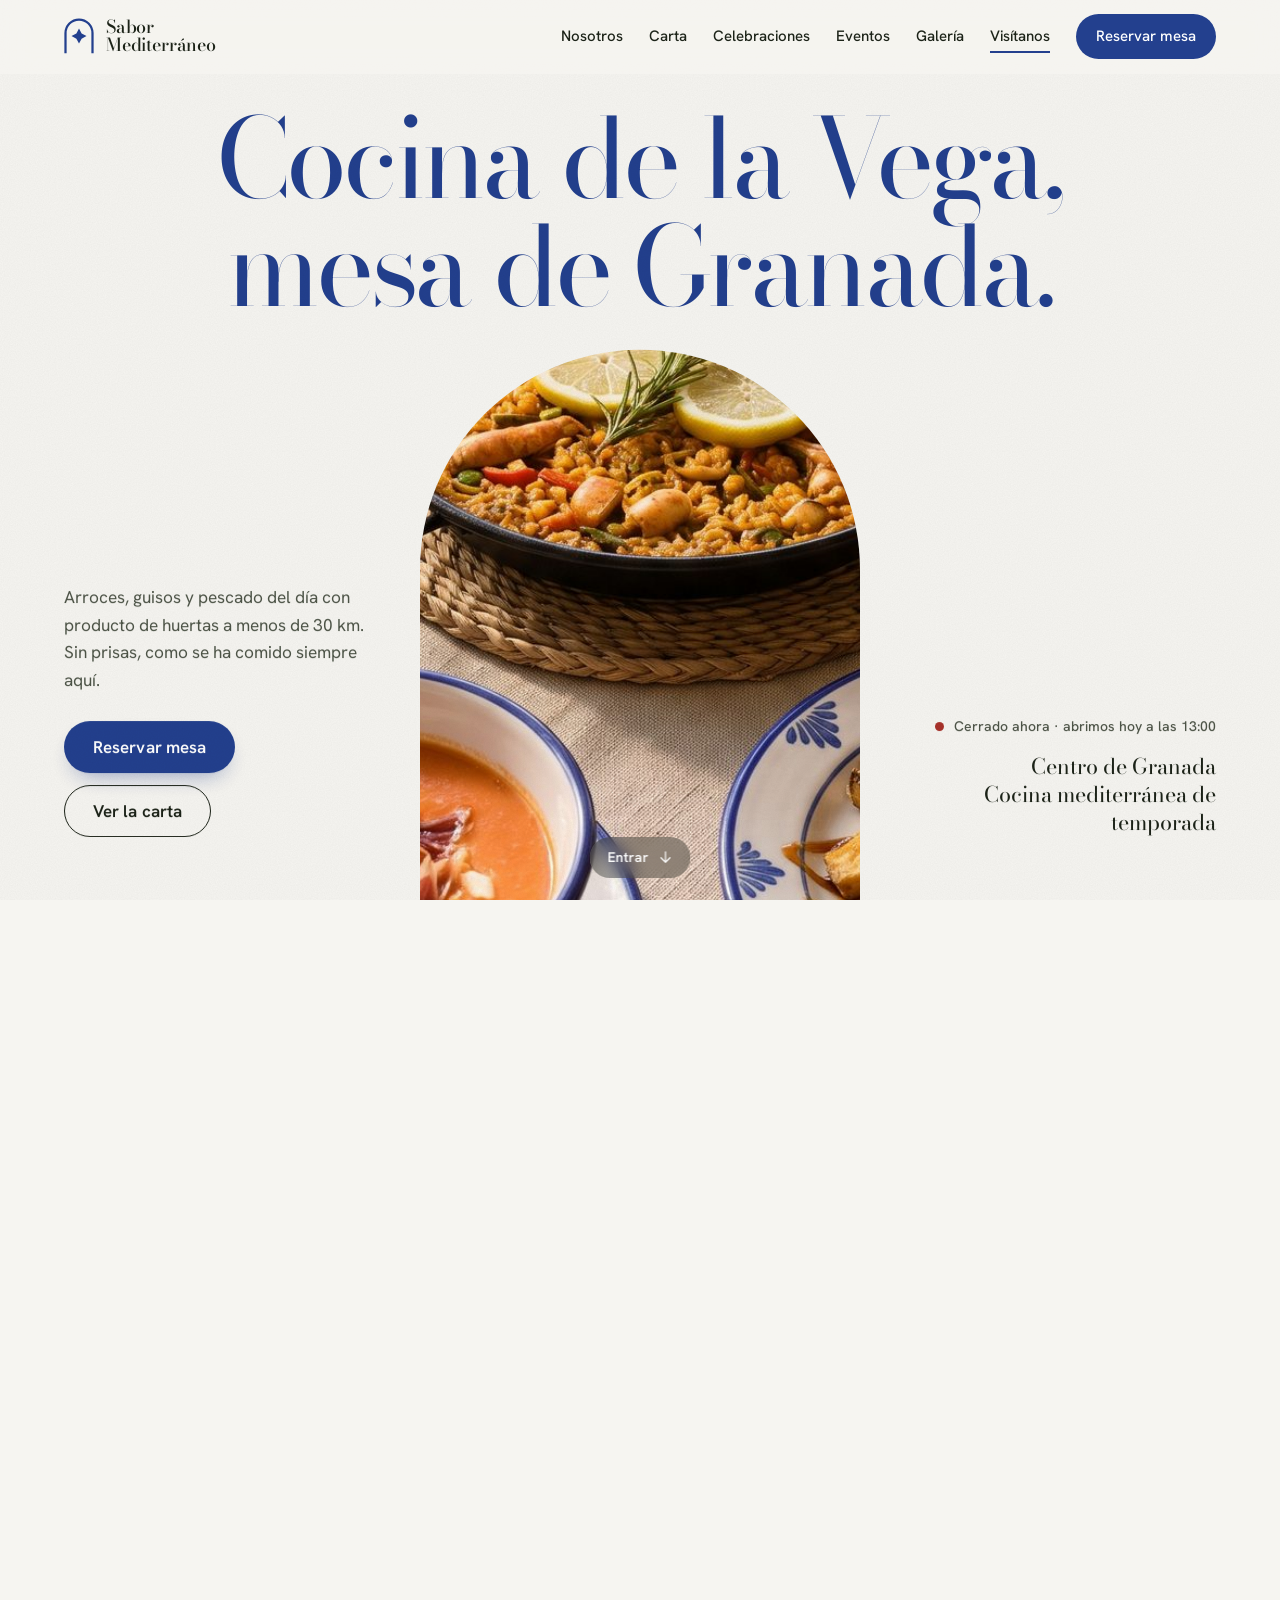
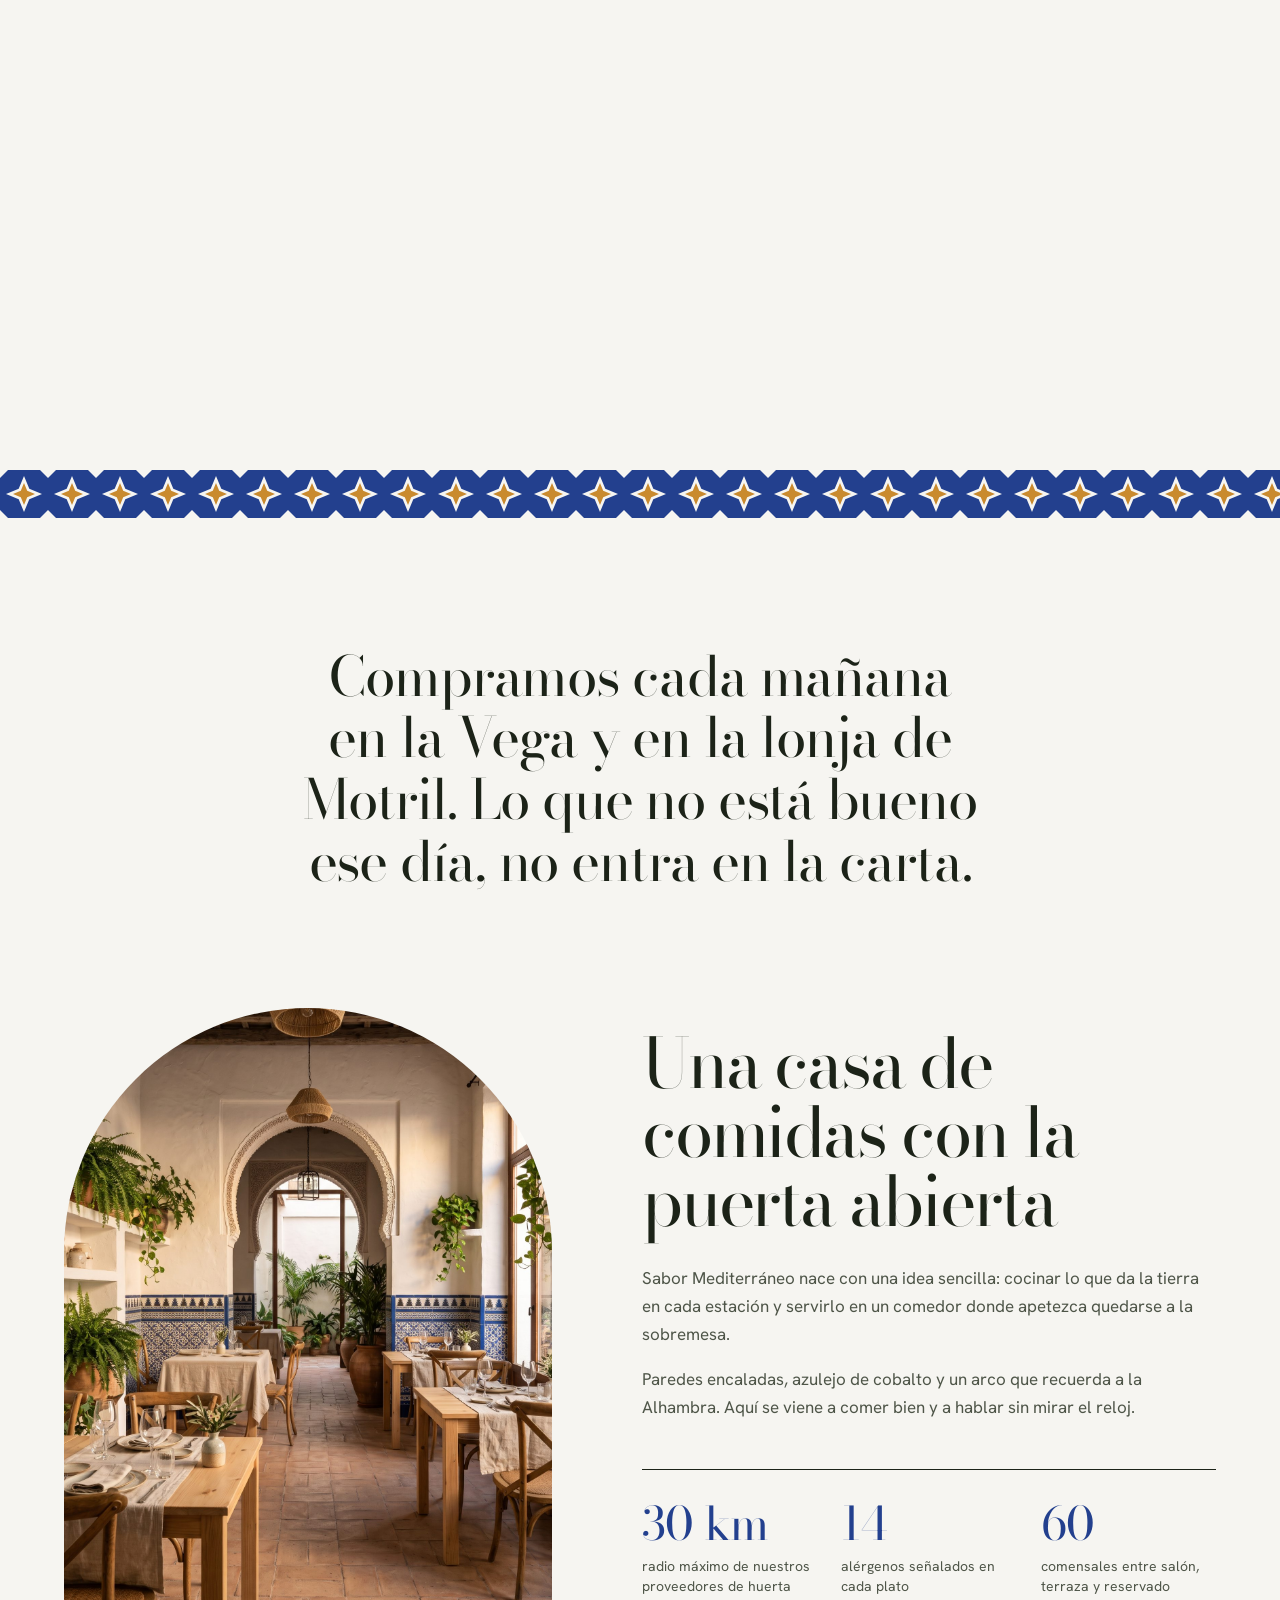
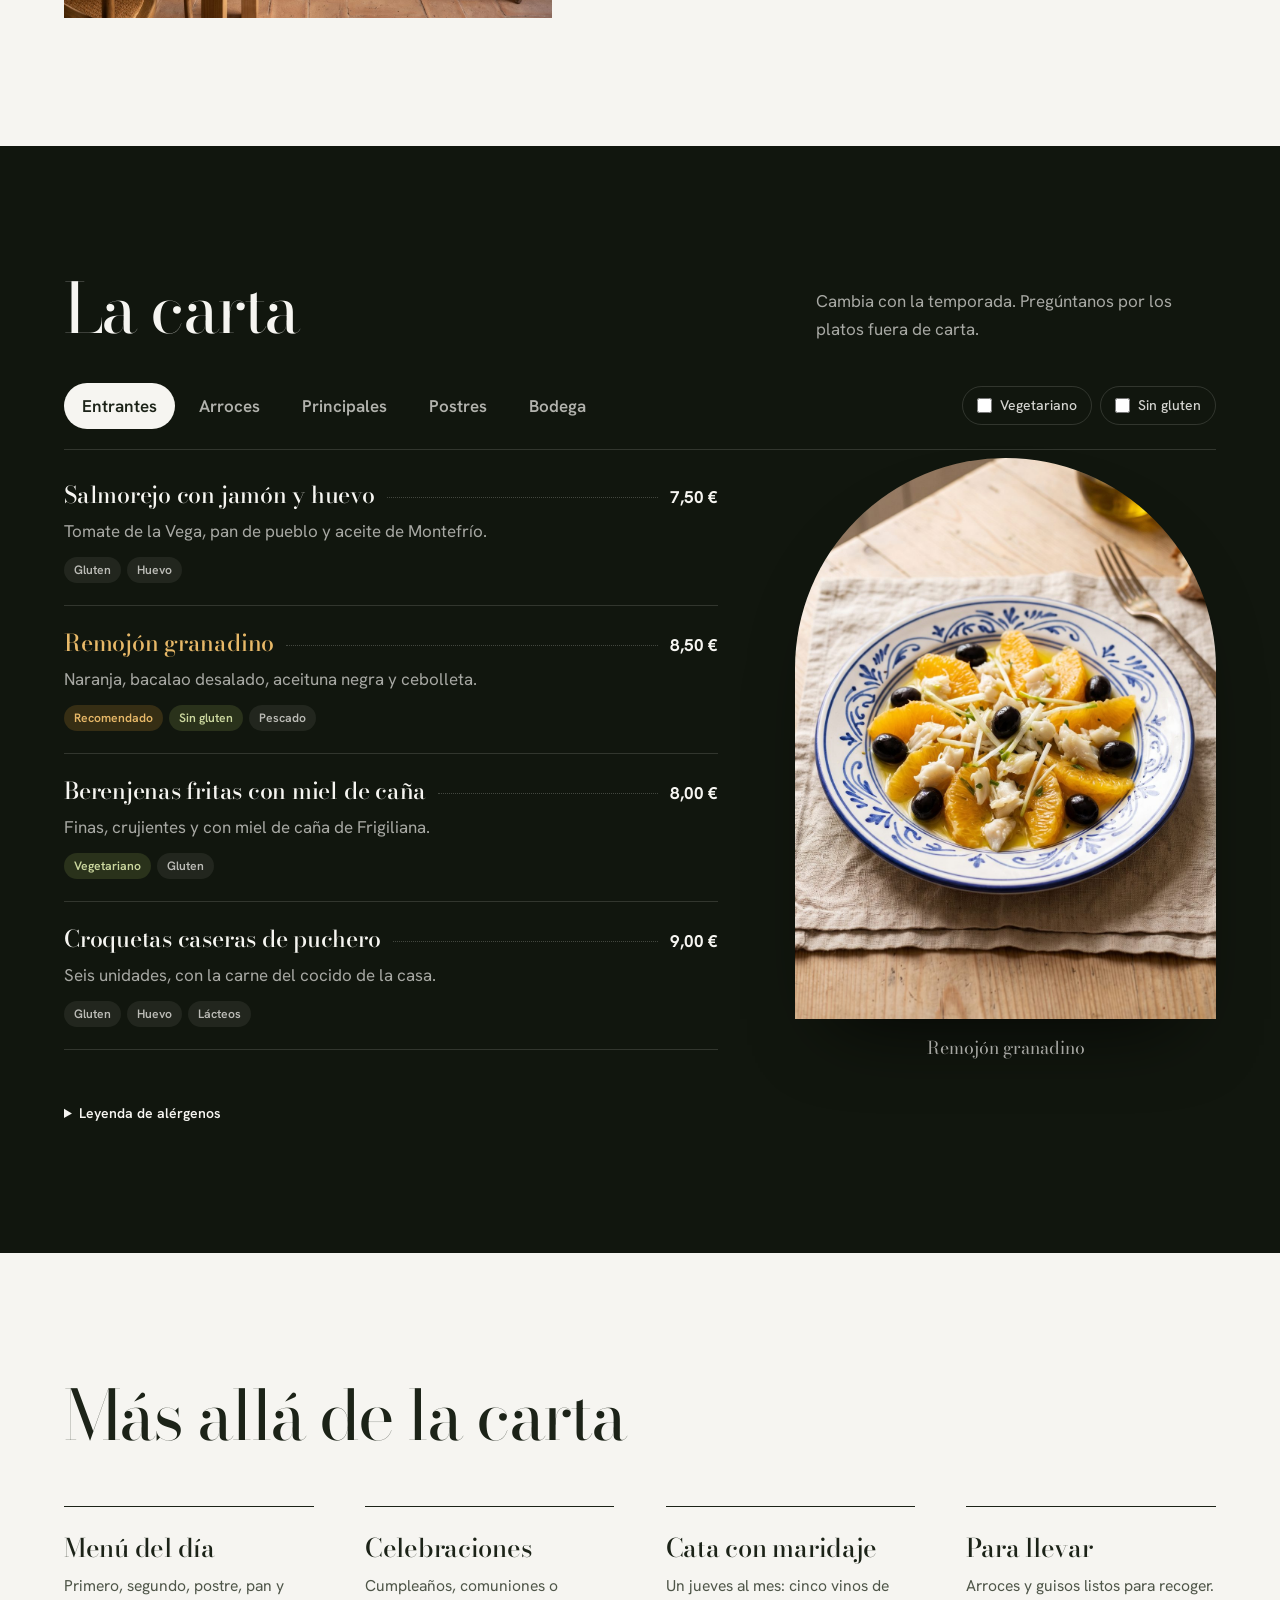
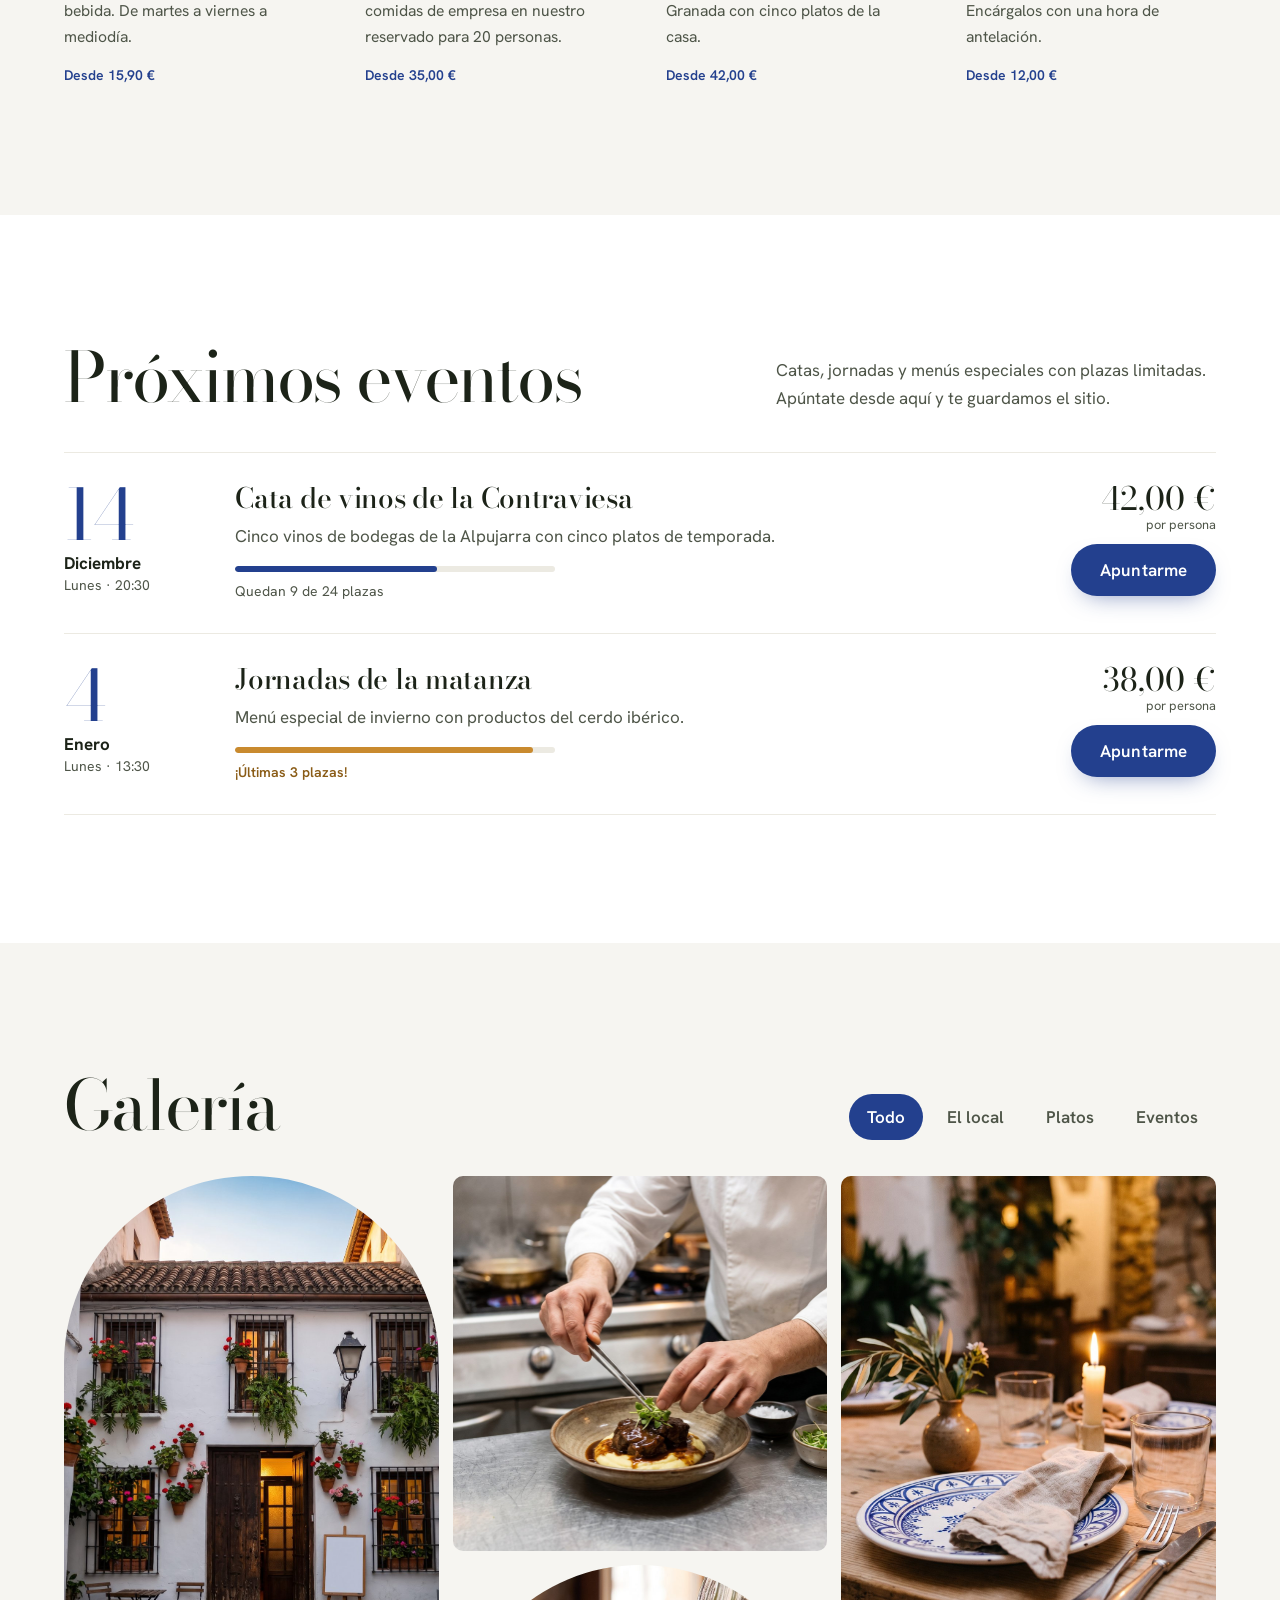
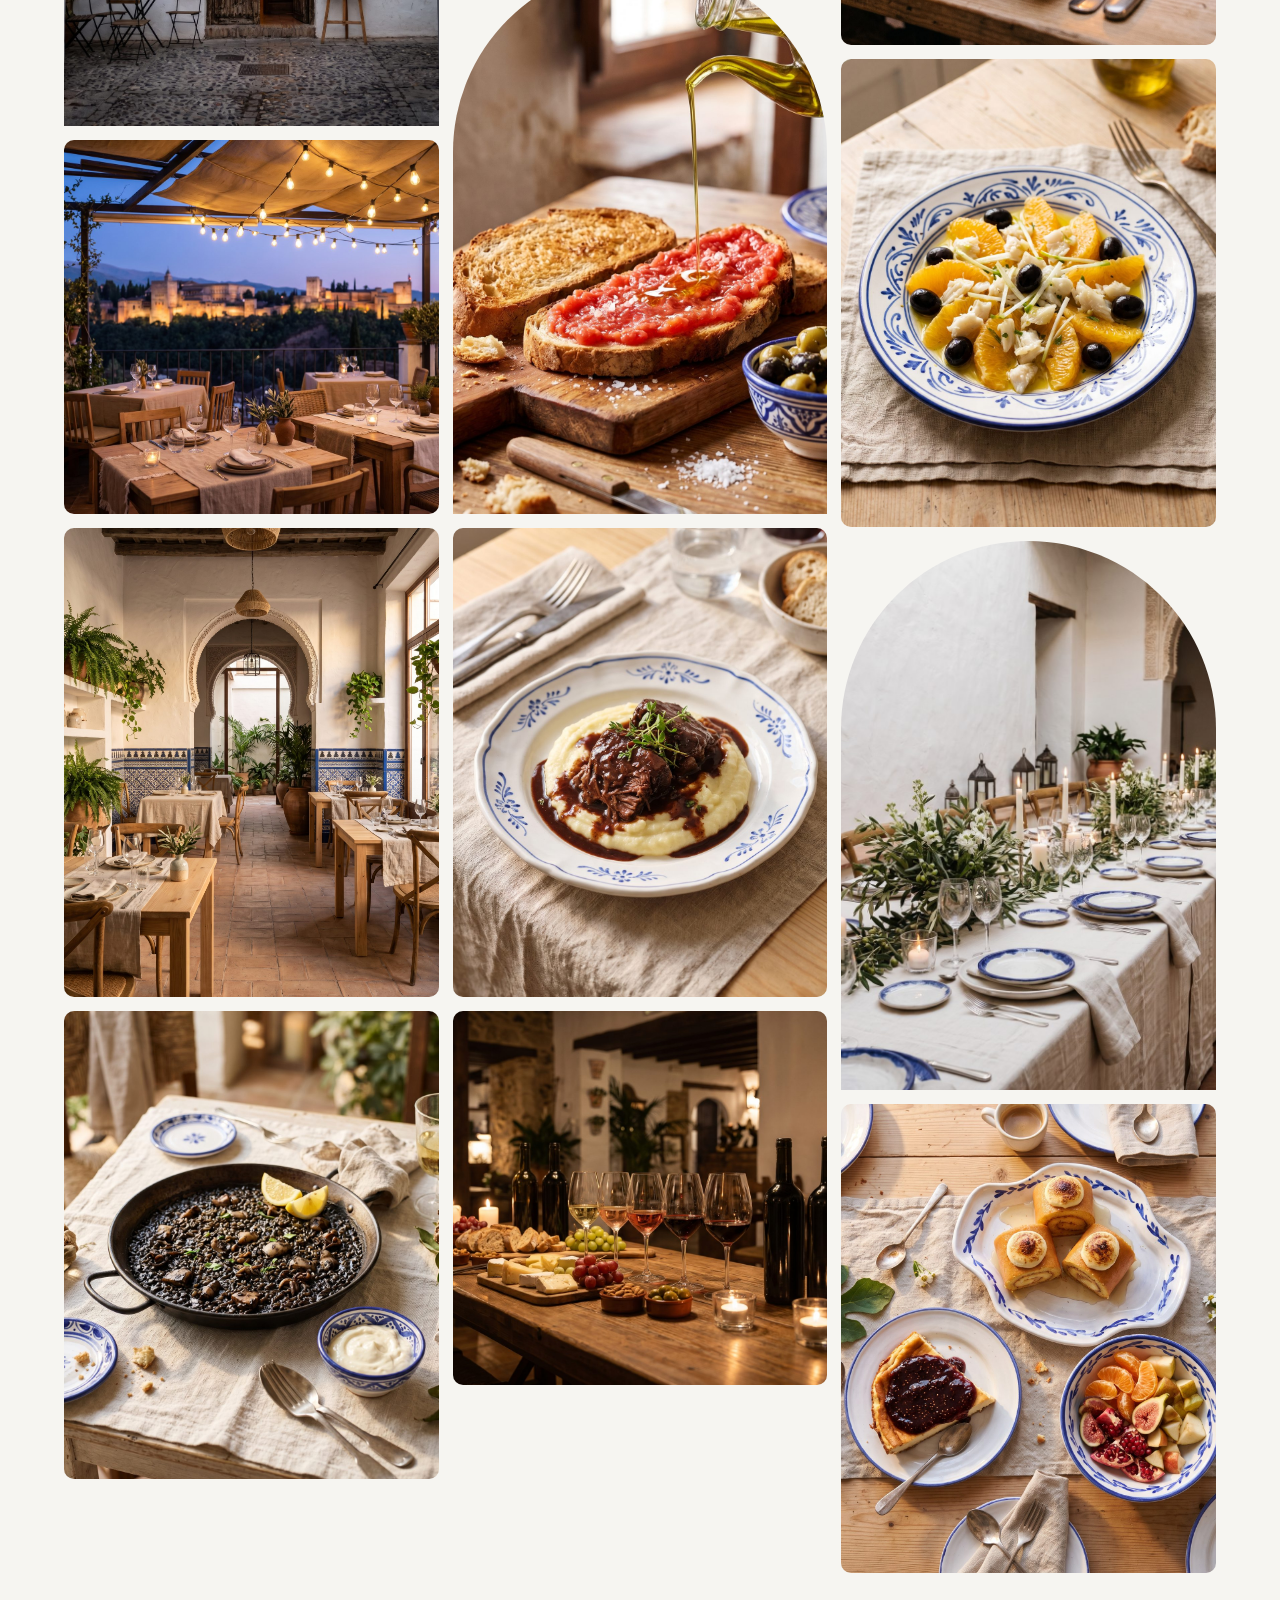
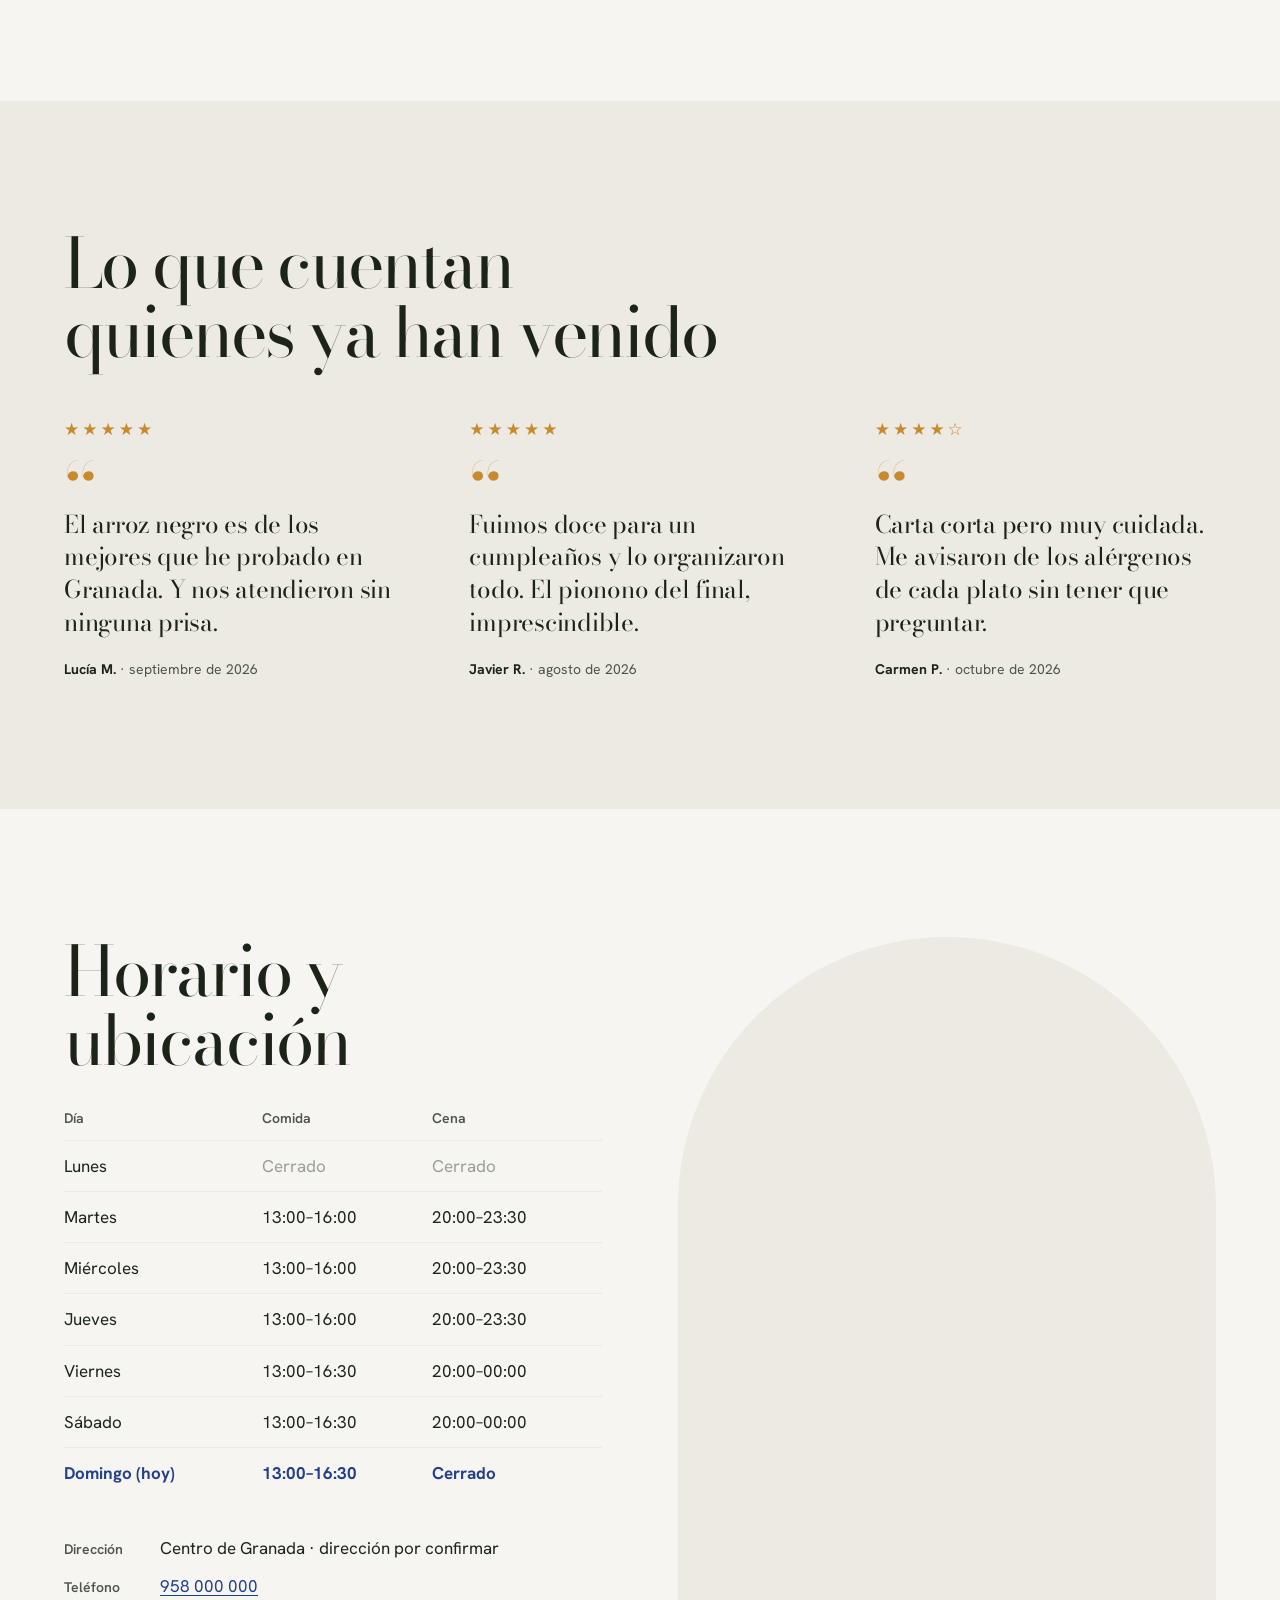
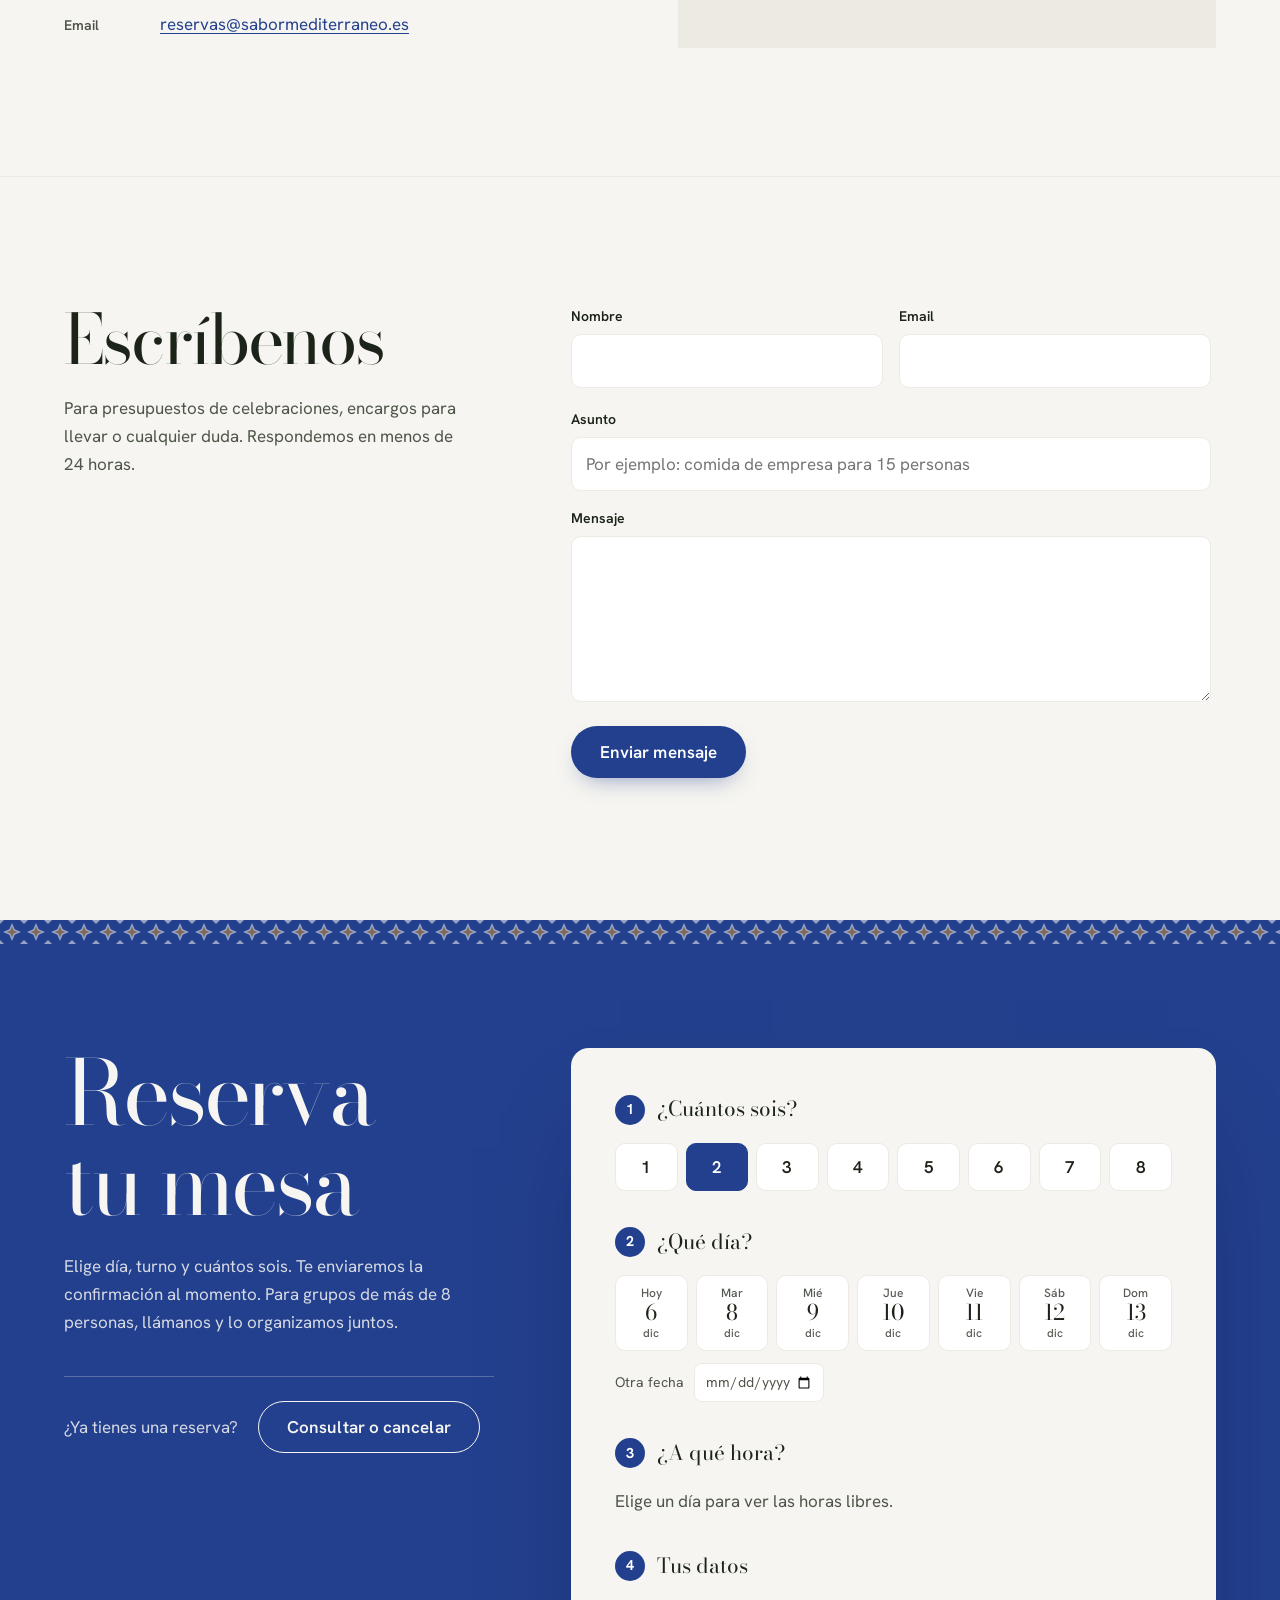
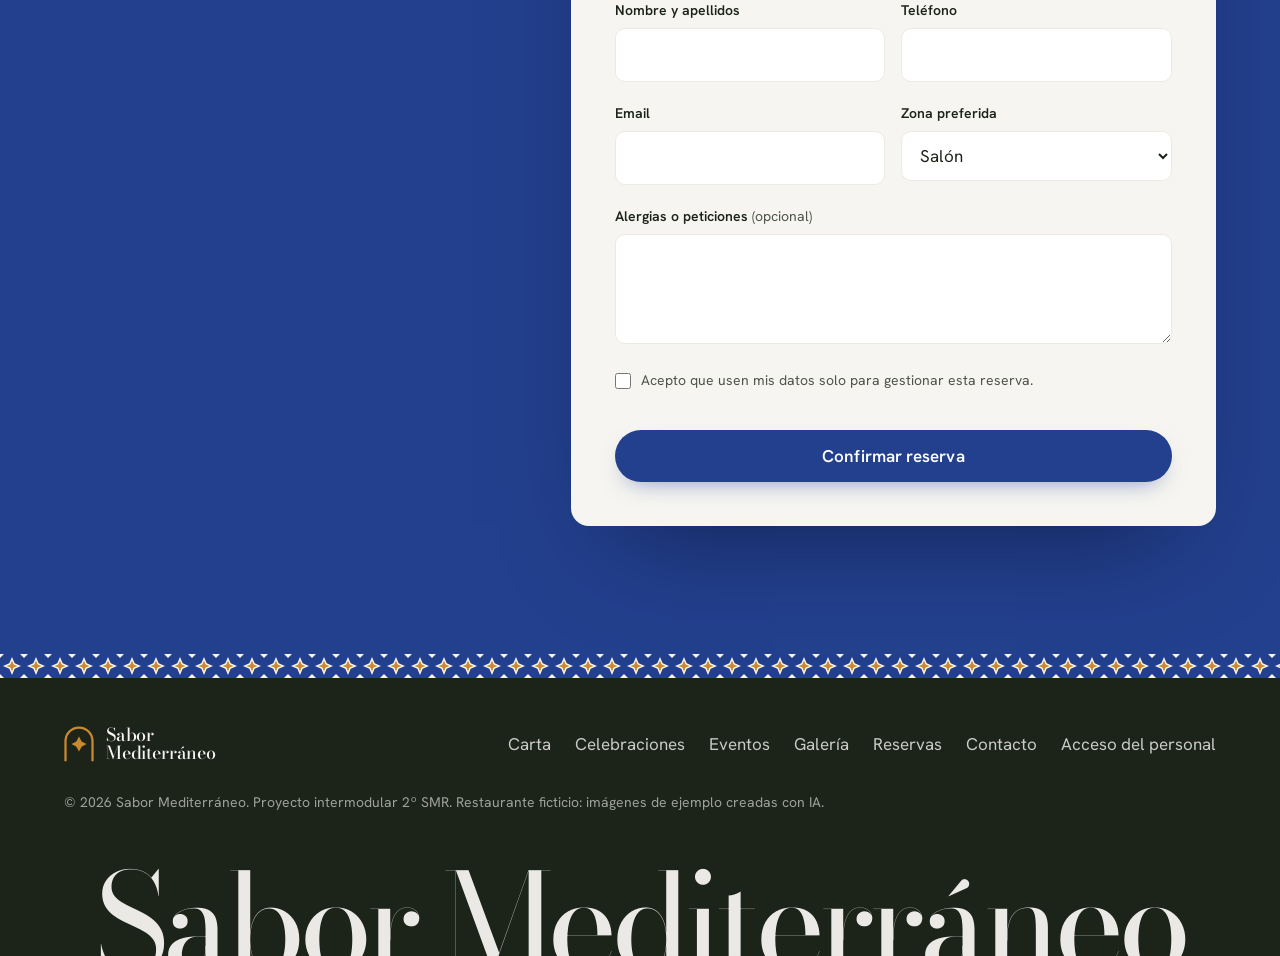
==== index.html @ 54fe9c0b "Rediseño premium de la web - Portada: titular enorme y la foto dentro del arco nazarí, que al hacer " ====
<!DOCTYPE html>
<html lang="es">
<head>
    <meta charset="UTF-8">
    <meta name="viewport" content="width=device-width, initial-scale=1.0">
    <meta name="description" content="Sabor Mediterráneo, cocina mediterránea con producto de la Vega de Granada. Consulta la carta, los horarios y reserva tu mesa online.">
    <meta name="theme-color" content="#F6F5F1">
    <link rel="preload" as="image" href="img/portada.jpg">
    <title>Sabor Mediterráneo | Restaurante en Granada</title>

    <link rel="preload" href="fonts/bodoni-moda.woff" as="font" type="font/woff" crossorigin>

    <link rel="stylesheet" href="style.css">
    <script src="javascript.js" defer></script>
</head>
<body>

    <a class="skip-link" href="#contenido">Saltar al contenido</a>

    <!-- ============ CABECERA ============ -->
    <header class="header" id="header">
        <a href="#inicio" class="logo" aria-label="Sabor Mediterráneo, ir al inicio">
            <svg class="logo-mark" viewBox="0 0 40 48" aria-hidden="true">
                <path d="M2 47V20C2 10 10 2 20 2s18 8 18 18v27" fill="none" stroke="currentColor" stroke-width="3"/>
                <path d="M20 14l3.5 6.5L30 24l-6.5 3.5L20 34l-3.5-6.5L10 24l6.5-3.5z" fill="currentColor"/>
            </svg>
            <span class="logo-text">Sabor<br>Mediterráneo</span>
        </a>

        <button class="menu-toggle" id="menu-toggle" aria-label="Abrir menú" aria-expanded="false" aria-controls="nav">
            <span></span><span></span>
        </button>

        <nav class="nav" id="nav" aria-label="Principal">
            <a href="#nosotros">Nosotros</a>
            <a href="#carta">Carta</a>
            <a href="#servicios">Celebraciones</a>
            <a href="#eventos">Eventos</a>
            <a href="#galeria">Galería</a>
            <a href="#visitanos">Visítanos</a>
            <a href="#reservas" class="nav-cta">Reservar mesa</a>
        </nav>
    </header>

    <main id="contenido">

        <!-- ============ HERO ============
             Al hacer scroll, el arco se abre hasta ocupar toda la pantalla:
             como cruzar la puerta del restaurante. (javascript.js → iniciarHero) -->
        <section class="hero" id="inicio">
            <div class="hero-stage" id="hero-stage">
                <div class="hero-text">
                    <h1 class="hero-title">
                        <span class="line">Cocina de la Vega,</span>
                        <span class="line">mesa de Granada.</span>
                    </h1>
                </div>

                <div class="hero-side hero-side-left">
                    <p class="hero-lead">
                        Arroces, guisos y pescado del día con producto de huertas
                        a menos de 30 km. Sin prisas, como se ha comido siempre aquí.
                    </p>
                    <div class="hero-actions">
                        <a href="#reservas" class="btn btn-primary">Reservar mesa</a>
                        <a href="#carta" class="btn btn-ghost">Ver la carta</a>
                    </div>
                </div>

                <div class="hero-side hero-side-right">
                    <p class="open-status" id="open-status" aria-live="polite">
                        <span class="dot"></span><span class="open-status-text">Consultando horario…</span>
                    </p>
                    <p class="hero-place">Centro de Granada<br>Cocina mediterránea de temporada</p>
                </div>

                <figure class="hero-arch" id="hero-arch">
                    <img src="img/portada.jpg" width="1344" height="1800"
                         alt="Mesa servida con arroz, salmorejo, berenjenas con miel y vino tinto" fetchpriority="high">
                    <figcaption class="hero-veil" id="hero-veil" aria-hidden="true">
                        <span class="hero-veil-line">La mesa ya está puesta.</span>
                    </figcaption>
                </figure>

                <a class="hero-cue" href="#nosotros" id="hero-cue">
                    <span>Entrar</span>
                    <svg viewBox="0 0 24 24" aria-hidden="true"><path d="M12 5v14M6 13l6 6 6-6" fill="none" stroke="currentColor" stroke-width="1.6" stroke-linecap="round" stroke-linejoin="round"/></svg>
                </a>
            </div>
        </section>

        <div class="tile-band" aria-hidden="true"></div>

        <!-- ============ NOSOTROS ============ -->
        <section class="about section" id="nosotros">
            <p class="about-statement">
                Compramos cada mañana en la Vega y en la lonja de Motril.
                Lo que no está bueno ese día, no entra en la carta.
            </p>

            <div class="about-grid">
                <figure class="about-arch">
                    <img src="img/comedor.jpg" width="1450" height="1800"
                         alt="Comedor encalado con arco nazarí y zócalo de azulejos" loading="lazy">
                </figure>

                <div class="about-text">
                    <h2>Una casa de comidas con la puerta abierta</h2>
                    <p>
                        Sabor Mediterráneo nace con una idea sencilla: cocinar lo que
                        da la tierra en cada estación y servirlo en un comedor donde
                        apetezca quedarse a la sobremesa.
                    </p>
                    <p>
                        Paredes encaladas, azulejo de cobalto y un arco que recuerda
                        a la Alhambra. Aquí se viene a comer bien y a hablar sin mirar el reloj.
                    </p>

                    <dl class="facts">
                        <div><dt>30 km</dt><dd>radio máximo de nuestros proveedores de huerta</dd></div>
                        <div><dt>14</dt><dd>alérgenos señalados en cada plato</dd></div>
                        <div><dt>60</dt><dd>comensales entre salón, terraza y reservado</dd></div>
                    </dl>
                </div>
            </div>
        </section>

        <!-- ============ CARTA ============ -->
        <section class="menu section" id="carta">
            <header class="menu-head">
                <h2>La carta</h2>
                <p>Cambia con la temporada. Pregúntanos por los platos fuera de carta.</p>
            </header>

            <div class="menu-controls">
                <div class="tabs" role="tablist" id="menu-tabs" aria-label="Categorías de la carta"></div>
                <fieldset class="diet-filters">
                    <legend class="sr-only">Filtrar por dieta</legend>
                    <label class="chip-check"><input type="checkbox" value="vegetariano" id="f-veg"> Vegetariano</label>
                    <label class="chip-check"><input type="checkbox" value="sin_gluten" id="f-sg"> Sin gluten</label>
                </fieldset>
            </div>

            <div class="menu-body">
                <ul class="dish-list" id="dish-list" aria-live="polite"></ul>

                <aside class="menu-preview" aria-hidden="true">
                    <figure class="preview-arch">
                        <img id="preview-img" src="" alt="">
                    </figure>
                    <p class="preview-caption" id="preview-caption"></p>
                </aside>
            </div>

            <details class="allergen-legend">
                <summary>Leyenda de alérgenos</summary>
                <ul id="allergen-legend"></ul>
                <p>Si tienes una alergia o intolerancia, avísanos al reservar. Adaptamos lo que se pueda adaptar.</p>
            </details>
        </section>

        <!-- ============ SERVICIOS ============ -->
        <section class="services section" id="servicios">
            <h2>Más allá de la carta</h2>
            <div class="services-grid" id="services-grid"></div>
        </section>

        <!-- ============ EVENTOS ============ -->
        <section class="events section" id="eventos" aria-labelledby="events-title">
            <header class="events-head">
                <h2 id="events-title">Próximos eventos</h2>
                <p>Catas, jornadas y menús especiales con plazas limitadas. Apúntate desde aquí y te guardamos el sitio.</p>
            </header>
            <ol class="events-list" id="events-list" aria-live="polite"></ol>
        </section>

        <!-- ============ GALERÍA ============ -->
        <section class="gallery section" id="galeria" aria-labelledby="gallery-title">
            <header class="gallery-head">
                <h2 id="gallery-title">Galería</h2>
                <div class="gallery-filters" id="gallery-filters" role="group" aria-label="Filtrar fotos"></div>
            </header>
            <ul class="gallery-grid" id="gallery-grid"></ul>
        </section>

        <!-- ============ OPINIONES ============ -->
        <section class="reviews section" aria-labelledby="reviews-title">
            <h2 id="reviews-title">Lo que cuentan quienes ya han venido</h2>
            <div class="reviews-track" id="reviews-track"></div>
        </section>

        <!-- ============ VISÍTANOS ============ -->
        <section class="visit section" id="visitanos">
            <div class="visit-info">
                <h2>Horario y ubicación</h2>

                <table class="schedule" id="schedule">
                    <caption class="sr-only">Horario semanal</caption>
                    <thead><tr><th scope="col">Día</th><th scope="col">Comida</th><th scope="col">Cena</th></tr></thead>
                    <tbody></tbody>
                </table>

                <div class="contact-lines">
                    <p><strong>Dirección</strong> Centro de Granada · dirección por confirmar</p>
                    <p><strong>Teléfono</strong> <a href="tel:+34958000000">958 000 000</a></p>
                    <p><strong>Email</strong> <a href="mailto:reservas@sabormediterraneo.es">reservas@sabormediterraneo.es</a></p>
                </div>
            </div>

            <div class="visit-map">
                <iframe
                    title="Mapa de la ubicación del restaurante en Granada"
                    src="https://www.openstreetmap.org/export/embed.html?bbox=-3.6075%2C37.1695%2C-3.5895%2C37.1795&amp;layer=mapnik&amp;marker=37.1745%2C-3.5985"
                    loading="lazy"></iframe>
            </div>
        </section>

        <!-- ============ CONTACTO ============ -->
        <section class="contact section" id="contacto">
            <div class="contact-text">
                <h2>Escríbenos</h2>
                <p>
                    Para presupuestos de celebraciones, encargos para llevar o
                    cualquier duda. Respondemos en menos de 24 horas.
                </p>
            </div>

            <form class="contact-form" id="contact-form" novalidate>
                <div class="field-row">
                    <div class="field">
                        <label for="c-nombre">Nombre</label>
                        <input type="text" id="c-nombre" autocomplete="name" required>
                        <p class="field-error"></p>
                    </div>
                    <div class="field">
                        <label for="c-email">Email</label>
                        <input type="email" id="c-email" autocomplete="email" required>
                        <p class="field-error"></p>
                    </div>
                </div>
                <div class="field">
                    <label for="c-asunto">Asunto</label>
                    <input type="text" id="c-asunto" maxlength="120" required placeholder="Por ejemplo: comida de empresa para 15 personas">
                    <p class="field-error"></p>
                </div>
                <div class="field">
                    <label for="c-mensaje">Mensaje</label>
                    <textarea id="c-mensaje" rows="5" maxlength="2000" required></textarea>
                    <p class="field-error"></p>
                </div>
                <div class="hp" aria-hidden="true"><label for="c-web">No rellenar</label><input type="text" id="c-web" tabindex="-1" autocomplete="off"></div>
                <button type="submit" class="btn btn-primary">Enviar mensaje</button>
                <p class="contact-status" id="contact-status" role="status"></p>
            </form>
        </section>

        <!-- ============ RESERVAS ============ -->
        <section class="booking" id="reservas">
            <div class="booking-inner">
                <div class="booking-text">
                    <h2>Reserva tu mesa</h2>
                    <p>
                        Elige día, turno y cuántos sois. Te enviaremos la
                        confirmación al momento. Para grupos de más de 8
                        personas, llámanos y lo organizamos juntos.
                    </p>
                    <div class="manage-cta">
                        <p>¿Ya tienes una reserva?</p>
                        <button type="button" class="btn btn-ghost-light" id="manage-open" aria-haspopup="dialog">Consultar o cancelar</button>
                    </div>
                </div>

                <form class="booking-form" id="booking-form" novalidate>
                    <fieldset class="step">
                        <legend><span class="step-n">1</span> ¿Cuántos sois?</legend>
                        <div class="party" role="radiogroup" aria-label="Número de personas" id="party"></div>
                    </fieldset>

                    <fieldset class="step">
                        <legend><span class="step-n">2</span> ¿Qué día?</legend>
                        <div class="date-strip" id="date-strip" role="radiogroup" aria-label="Fecha"></div>
                        <label class="other-date">Otra fecha <input type="date" id="fecha" name="fecha"></label>
                    </fieldset>

                    <fieldset class="step">
                        <legend><span class="step-n">3</span> ¿A qué hora?</legend>
                        <div class="slots" id="slots" aria-live="polite"></div>
                    </fieldset>

                    <fieldset class="step">
                        <legend><span class="step-n">4</span> Tus datos</legend>
                        <div class="field-row">
                            <div class="field">
                                <label for="nombre">Nombre y apellidos</label>
                                <input type="text" id="nombre" name="nombre" autocomplete="name" required minlength="3">
                                <p class="field-error" data-for="nombre"></p>
                            </div>
                            <div class="field">
                                <label for="telefono">Teléfono</label>
                                <input type="tel" id="telefono" name="telefono" autocomplete="tel" required pattern="[0-9 +]{9,15}">
                                <p class="field-error" data-for="telefono"></p>
                            </div>
                        </div>
                        <div class="field-row">
                            <div class="field">
                                <label for="email">Email</label>
                                <input type="email" id="email" name="email" autocomplete="email" required>
                                <p class="field-error" data-for="email"></p>
                            </div>
                            <div class="field">
                                <label for="zona">Zona preferida</label>
                                <select id="zona" name="zona">
                                    <option value="1">Salón</option>
                                    <option value="2">Terraza</option>
                                    <option value="3">Reservado</option>
                                </select>
                            </div>
                        </div>
                        <div class="field">
                            <label for="comentarios">Alergias o peticiones <span class="optional">(opcional)</span></label>
                            <textarea id="comentarios" name="comentarios" rows="3" maxlength="500"></textarea>
                        </div>
                        <div class="hp" aria-hidden="true"><label for="web">No rellenar</label><input type="text" id="web" tabindex="-1" autocomplete="off"></div>
                        <label class="consent">
                            <input type="checkbox" id="privacidad" required>
                            Acepto que usen mis datos solo para gestionar esta reserva.
                        </label>
                        <p class="field-error" data-for="privacidad"></p>
                    </fieldset>

                    <div class="booking-summary" id="booking-summary" aria-live="polite"></div>

                    <button type="submit" class="btn btn-primary btn-block" id="booking-submit">Confirmar reserva</button>
                </form>

                <div class="booking-done" id="booking-done" hidden tabindex="-1">
                    <svg viewBox="0 0 48 48" aria-hidden="true"><path d="M24 4l5 10 10 5-10 5-5 10-5-10-10-5 10-5z" fill="currentColor"/></svg>
                    <h3>Reserva confirmada</h3>
                    <p id="booking-done-text"></p>
                    <p class="code">Código de reserva <strong id="booking-code"></strong></p>
                    <p class="small-note">Con este código y tu teléfono puedes consultar o cancelar la reserva desde «Consultar o cancelar».</p>
                    <button type="button" class="btn btn-ghost-light" id="booking-new">Hacer otra reserva</button>
                </div>
            </div>
        </section>

        <!-- ============ VISOR DE FOTOS ============ -->
        <dialog class="lightbox" id="lightbox" aria-label="Foto ampliada">
            <figure class="lb-figure">
                <img id="lb-img" src="" alt="">
                <figcaption><span id="lb-title"></span> <span class="lb-count" id="lb-count"></span></figcaption>
            </figure>
            <button type="button" class="lb-btn lb-prev" id="lb-prev" aria-label="Foto anterior">
                <svg viewBox="0 0 24 24" aria-hidden="true"><path d="M15 5l-7 7 7 7" fill="none" stroke="currentColor" stroke-width="2" stroke-linecap="round" stroke-linejoin="round"/></svg>
            </button>
            <button type="button" class="lb-btn lb-next" id="lb-next" aria-label="Foto siguiente">
                <svg viewBox="0 0 24 24" aria-hidden="true"><path d="M9 5l7 7-7 7" fill="none" stroke="currentColor" stroke-width="2" stroke-linecap="round" stroke-linejoin="round"/></svg>
            </button>
            <button type="button" class="lb-btn lb-close" id="lb-close" aria-label="Cerrar">
                <svg viewBox="0 0 24 24" aria-hidden="true"><path d="M6 6l12 12M18 6L6 18" stroke="currentColor" stroke-width="2" stroke-linecap="round"/></svg>
            </button>
        </dialog>

        <!-- ============ INSCRIPCIÓN A UN EVENTO ============ -->
        <dialog class="manage" id="event-dialog" aria-labelledby="event-dialog-title">
            <button type="button" class="manage-close" id="event-close" aria-label="Cerrar">
                <svg viewBox="0 0 24 24" aria-hidden="true"><path d="M6 6l12 12M18 6L6 18" stroke="currentColor" stroke-width="2" stroke-linecap="round"/></svg>
            </button>

            <div id="event-signup">
                <h3 id="event-dialog-title"></h3>
                <p class="manage-lead" id="event-dialog-meta"></p>
                <form id="event-form" novalidate>
                    <div class="field">
                        <label for="e-plazas">Plazas</label>
                        <select id="e-plazas"></select>
                        <p class="field-error" data-for="e-plazas"></p>
                    </div>
                    <div class="field">
                        <label for="e-nombre">Nombre y apellidos</label>
                        <input type="text" id="e-nombre" autocomplete="name" required>
                        <p class="field-error" data-for="e-nombre"></p>
                    </div>
                    <div class="field-row">
                        <div class="field">
                            <label for="e-telefono">Teléfono</label>
                            <input type="tel" id="e-telefono" autocomplete="tel" required>
                            <p class="field-error" data-for="e-telefono"></p>
                        </div>
                        <div class="field">
                            <label for="e-email">Email</label>
                            <input type="email" id="e-email" autocomplete="email" required>
                            <p class="field-error" data-for="e-email"></p>
                        </div>
                    </div>
                    <div class="hp" aria-hidden="true"><label for="e-web">No rellenar</label><input type="text" id="e-web" tabindex="-1" autocomplete="off"></div>
                    <label class="consent">
                        <input type="checkbox" id="e-privacidad" required>
                        Acepto que usen mis datos solo para gestionar esta inscripción.
                    </label>
                    <p class="field-error" data-for="e-privacidad"></p>
                    <p class="event-total" id="event-total"></p>
                    <p class="manage-error" id="event-error" role="alert"></p>
                    <button type="submit" class="btn btn-primary btn-block" id="event-submit">Confirmar inscripción</button>
                    <p class="small-print">El pago se hace en el restaurante el mismo día.</p>
                </form>
            </div>

            <div id="event-done" hidden>
                <h3 tabindex="-1" id="event-done-title">¡Te esperamos!</h3>
                <p id="event-done-text"></p>
                <button type="button" class="btn btn-primary" id="event-done-close">Cerrar</button>
            </div>
        </dialog>

        <!-- ============ CONSULTAR / CANCELAR RESERVA ============ -->
        <dialog class="manage" id="manage-dialog" aria-labelledby="manage-title">
            <button type="button" class="manage-close" id="manage-close" aria-label="Cerrar">
                <svg viewBox="0 0 24 24" aria-hidden="true"><path d="M6 6l12 12M18 6L6 18" stroke="currentColor" stroke-width="2" stroke-linecap="round"/></svg>
            </button>

            <div id="manage-lookup">
                <h3 id="manage-title">Tu reserva</h3>
                <p class="manage-lead">Escribe el código que recibiste al reservar y el teléfono que diste.</p>
                <form id="manage-form" novalidate>
                    <div class="field">
                        <label for="m-codigo">Código de reserva</label>
                        <input type="text" id="m-codigo" maxlength="6" autocomplete="off" autocapitalize="characters" spellcheck="false" placeholder="K7Q2XB" required>
                        <p class="field-error" data-for="m-codigo"></p>
                    </div>
                    <div class="field">
                        <label for="m-telefono">Teléfono</label>
                        <input type="tel" id="m-telefono" autocomplete="tel" required>
                        <p class="field-error" data-for="m-telefono"></p>
                    </div>
                    <p class="manage-error" id="manage-error" role="alert"></p>
                    <button type="submit" class="btn btn-primary btn-block" id="manage-search">Buscar reserva</button>
                </form>
            </div>

            <div id="manage-result" hidden>
                <h3 id="manage-result-title" tabindex="-1"></h3>
                <p class="manage-status" id="manage-status"></p>
                <dl class="manage-details" id="manage-details"></dl>
                <p class="manage-note" id="manage-note"></p>

                <div class="manage-actions" id="manage-actions">
                    <button type="button" class="btn btn-danger" id="manage-cancel">Cancelar reserva</button>
                    <button type="button" class="btn btn-ghost" id="manage-back">Buscar otra reserva</button>
                </div>

                <div class="manage-confirm" id="manage-confirm" hidden>
                    <p><strong>¿Cancelar esta reserva?</strong> La mesa quedará libre para otras personas y no se puede deshacer.</p>
                    <div class="manage-actions">
                        <button type="button" class="btn btn-danger" id="manage-cancel-yes">Sí, cancelar reserva</button>
                        <button type="button" class="btn btn-ghost" id="manage-cancel-no">No, mantenerla</button>
                    </div>
                </div>
            </div>
        </dialog>
    </main>

    <!-- ============ PIE ============ -->
    <footer class="footer">
        <div class="tile-band tile-band-thin" aria-hidden="true"></div>
        <div class="footer-inner">
            <a href="#inicio" class="logo logo-footer">
                <svg class="logo-mark" viewBox="0 0 40 48" aria-hidden="true">
                    <path d="M2 47V20C2 10 10 2 20 2s18 8 18 18v27" fill="none" stroke="currentColor" stroke-width="3"/>
                    <path d="M20 14l3.5 6.5L30 24l-6.5 3.5L20 34l-3.5-6.5L10 24l6.5-3.5z" fill="currentColor"/>
                </svg>
                <span class="logo-text">Sabor<br>Mediterráneo</span>
            </a>
            <nav class="footer-nav" aria-label="Pie de página">
                <a href="#carta">Carta</a>
                <a href="#servicios">Celebraciones</a>
                <a href="#eventos">Eventos</a>
                <a href="#galeria">Galería</a>
                <a href="#reservas">Reservas</a>
                <a href="#contacto">Contacto</a>
                <a href="admin/login.php">Acceso del personal</a>
            </nav>
            <p class="footer-copy">© <span id="year"></span> Sabor Mediterráneo. Proyecto intermodular 2º SMR. Restaurante ficticio: imágenes de ejemplo creadas con IA.</p>
        </div>
        <p class="footer-wordmark" aria-hidden="true">Sabor Mediterráneo</p>
    </footer>

</body>
</html>
---- style.css ----
/* =========================================================
   SABOR MEDITERRÁNEO · Hoja de estilos
   Concepto visual: cal blanca, azulejo de cobalto y el arco
   nazarí de Granada como forma que se repite en las imágenes.
   ========================================================= */

/* ---------- 0. Tipografías incluidas en el proyecto (licencia OFL, carpeta fonts/) ----------
   Van dentro de la web para que se vean igual aunque no haya internet. */
@font-face {
    font-family: "Bodoni Moda"; src: url("fonts/bodoni-moda.woff") format("woff");
    font-weight: 400 900; font-style: normal; font-display: swap;
}
@font-face {
    font-family: "Hanken Grotesk"; src: url("fonts/hanken-grotesk.woff") format("woff");
    font-weight: 100 900; font-style: normal; font-display: swap;
}

/* ---------- 1. Variables (tokens de diseño) ---------- */
:root {
    /* Color */
    --cal: #F6F5F1;          /* fondo: pared encalada */
    --cal-2: #ECEAE2;        /* superficies y líneas suaves */
    --tinta: #1C2318;        /* texto principal: verde oliva casi negro */
    --tinta-2: #4E5548;      /* texto secundario */
    --anil: #23408E;         /* azul cobalto de azulejo: color de marca */
    --anil-oscuro: #172C66;
    --ocre: #C98A2E;         /* acento puntual: precios, estrellas */
    --oliva: #5E6B34;        /* etiquetas de dieta */
    --blanco: #FFFFFF;
    --error: #A8322A;

    /* Tipografía */
    --f-display: "Bodoni Moda", "Didot", "Bodoni 72", Georgia, serif;
    --f-body: "Hanken Grotesk", system-ui, sans-serif;

    /* Escala tipográfica (proporción 1.25) */
    --t-sm: 0.875rem;
    --t-base: 1.0625rem;
    --t-md: 1.3rem;
    --t-lg: 1.75rem;
    --t-xl: clamp(2.5rem, 5.4vw, 4.6rem);
    --t-hero: clamp(2.9rem, 8.6vw, 8.6rem);

    /* Espaciado y forma */
    --gutter: clamp(16px, 5vw, 72px);
    --section: clamp(72px, 10vw, 140px);
    --arch: 999px 999px 0 0;  /* forma de arco para imágenes */
    --radius: 6px;
    --header-h: 74px;
    --noche: #11160E;        /* fondo de las secciones de noche */
    --linea-noche: rgba(246, 245, 241, .14);

    /* Azulejo: estrella de ocho puntas en SVG */
    --tile: url("data:image/svg+xml,%3Csvg xmlns='http://www.w3.org/2000/svg' width='48' height='48' viewBox='0 0 48 48'%3E%3Crect width='48' height='48' fill='%2323408E'/%3E%3Cpath d='M24 6l5.3 12.7L42 24l-12.7 5.3L24 42l-5.3-12.7L6 24l12.7-5.3z' fill='%23F6F5F1'/%3E%3Cpath d='M24 13l3.2 7.8L35 24l-7.8 3.2L24 35l-3.2-7.8L13 24l7.8-3.2z' fill='%23C98A2E'/%3E%3Cpath d='M0 0l8 0-8 8zM48 0l-8 0 8 8zM0 48l8 0-8-8zM48 48l-8 0 8-8z' fill='%23F6F5F1'/%3E%3C/svg%3E");
}

/* ---------- 2. Base ---------- */
*, *::before, *::after { box-sizing: border-box; margin: 0; padding: 0; }

html { scroll-behavior: smooth; scroll-padding-top: 88px; }

body {
    font-family: var(--f-body);
    font-size: var(--t-base);
    line-height: 1.6;
    color: var(--tinta);
    background: var(--cal);
    -webkit-font-smoothing: antialiased;
    overflow-x: hidden;
}

[hidden] { display: none !important; }
img { display: block; max-width: 100%; }
a { color: inherit; }
button, input, select, textarea { font: inherit; color: inherit; }

h1, h2, h3 { font-family: var(--f-display); font-weight: 400; line-height: 1.1; }
h2 { font-size: var(--t-xl); letter-spacing: -0.01em; max-width: 18ch; }
h3 { font-size: var(--t-md); }

:focus-visible { outline: 3px solid var(--ocre); outline-offset: 3px; border-radius: 2px; }

.sr-only {
    position: absolute; width: 1px; height: 1px; overflow: hidden;
    clip: rect(0 0 0 0); white-space: nowrap;
}

.skip-link {
    position: absolute; left: 16px; top: -60px; z-index: 200;
    background: var(--anil); color: var(--blanco); padding: 10px 16px; border-radius: var(--radius);
}
.skip-link:focus { top: 16px; }

.section { padding: var(--section) var(--gutter); }

/* ---------- 3. Botones ---------- */
.btn {
    display: inline-flex; align-items: center; justify-content: center;
    min-height: 50px; padding: 0 26px;
    border-radius: 999px; border: 1.5px solid transparent;
    font-weight: 600; text-decoration: none; cursor: pointer;
    transition: background-color .2s, color .2s, border-color .2s, transform .2s;
}
.btn:active { transform: scale(.98); }
.btn-primary { background: var(--anil); color: var(--blanco); }
.btn-primary:hover { background: var(--anil-oscuro); }
.btn-ghost { border-color: var(--tinta); }
.btn-ghost:hover { background: var(--tinta); color: var(--cal); }
.btn-ghost-light { border-color: var(--cal); color: var(--cal); background: none; }
.btn-ghost-light:hover { background: var(--cal); color: var(--anil); }
.btn-block { width: 100%; }
.btn[disabled] { opacity: .5; cursor: wait; }

/* ---------- 4. Cabecera ---------- */
.header {
    position: sticky; top: 0; z-index: 100;
    display: flex; align-items: center; justify-content: space-between; gap: 24px;
    padding: 14px var(--gutter);
    background: rgba(246, 245, 241, .92);
    backdrop-filter: blur(10px);
    border-bottom: 1px solid transparent;
    transition: border-color .3s;
}
.header.scrolled { border-bottom-color: var(--cal-2); }

.logo { display: flex; align-items: center; gap: 12px; text-decoration: none; color: var(--anil); }
.logo-mark { width: 30px; height: 36px; flex: none; }
.logo-text {
    font-family: var(--f-display); font-size: 1.05rem; line-height: 1.05; color: var(--tinta);
}

.nav { display: flex; align-items: center; gap: 30px; }
.nav a { text-decoration: none; font-weight: 500; font-size: .98rem; position: relative; }
.nav a:not(.nav-cta)::after {
    content: ""; position: absolute; left: 0; right: 0; bottom: -4px; height: 2px;
    background: var(--anil); transform: scaleX(0); transform-origin: left; transition: transform .25s;
}
.nav a:not(.nav-cta):hover::after,
.nav a.active::after { transform: scaleX(1); }
.nav-cta { background: var(--anil); color: var(--blanco); padding: 10px 20px; border-radius: 999px; }
.nav-cta:hover { background: var(--anil-oscuro); }

.menu-toggle {
    display: none; width: 46px; height: 46px; border: 0; background: none; cursor: pointer;
    position: relative;
}
.menu-toggle span {
    position: absolute; left: 11px; right: 11px; height: 2px; background: var(--tinta);
    transition: transform .3s, top .3s;
}
.menu-toggle span:first-child { top: 18px; }
.menu-toggle span:last-child { top: 27px; }
.menu-toggle[aria-expanded="true"] span:first-child { top: 22px; transform: rotate(45deg); }
.menu-toggle[aria-expanded="true"] span:last-child { top: 22px; transform: rotate(-45deg); }

/* ---------- 5. Hero: el arco que se abre ----------
   El escenario (.hero-stage) se queda fijo mientras la sección mide
   2,3 pantallas de alto. Al bajar, JavaScript agranda la "ventana"
   del arco (clip-path) hasta ocupar toda la pantalla. */
.hero { position: relative; height: 100svh; min-height: 620px; margin-top: calc(-1 * var(--header-h)); }
.hero.is-anim { height: 230svh; }
.hero-stage {
    --aw: min(520px, 40vw);            /* ancho del arco */
    --ah: 52svh;                       /* alto del arco */
    --ar: calc(var(--aw) / 2);         /* radio del arco */
    --aw0: min(520px, 40vw);           /* ancho inicial, para colocar los laterales */
    position: sticky; top: 0; height: 100svh; min-height: 620px; overflow: hidden;
}

.hero-text {
    position: absolute; left: 0; right: 0; top: calc(var(--header-h) + clamp(12px, 3.5vh, 44px));
    padding: 0 var(--gutter); text-align: center; z-index: 2; will-change: opacity, transform;
}
.hero-title {
    font-size: var(--t-hero); font-weight: 400; line-height: .98; letter-spacing: -0.035em; color: var(--anil);
    font-optical-sizing: auto; text-wrap: balance;
}
.hero-title .line { display: block; }
@media (min-width: 861px) { .hero-title .line { white-space: nowrap; } }

.hero-side {
    position: absolute; bottom: clamp(28px, 7vh, 72px); z-index: 2;
    width: calc((100% - var(--aw0)) / 2 - var(--gutter) - 32px); will-change: opacity, transform;
}
.hero-side-left { left: var(--gutter); }
.hero-side-right { right: var(--gutter); text-align: right; }
.hero-lead { font-size: 1.08rem; line-height: 1.6; max-width: 34ch; color: var(--tinta-2); margin-bottom: 26px; }
.hero-actions { display: flex; flex-wrap: wrap; gap: 12px; }
.hero-place { font-family: var(--f-display); font-size: 1.35rem; line-height: 1.3; margin-top: 14px; }

.open-status {
    display: inline-flex; align-items: center; gap: 10px;
    font-size: var(--t-sm); font-weight: 500; color: var(--tinta-2);
}
.open-status .dot { width: 9px; height: 9px; border-radius: 50%; background: var(--tinta-2); }
.open-status.is-open .dot { background: #3C8A4A; box-shadow: 0 0 0 4px rgba(60, 138, 74, .18); }
.open-status.is-closed .dot { background: var(--error); }

.hero-arch {
    position: absolute; inset: 0; margin: 0; z-index: 1; background: var(--cal-2);
    clip-path: inset(calc(100% - var(--ah)) calc((100% - var(--aw)) / 2) 0 round var(--ar) var(--ar) 0 0);
}
.hero-arch img { width: 100%; height: 100%; object-fit: cover; transform-origin: 50% 70%; }
.hero-veil {
    position: absolute; inset: 0; display: flex; align-items: flex-end; justify-content: center;
    padding: 0 var(--gutter) clamp(56px, 12vh, 120px);
    background: linear-gradient(180deg, transparent 45%, rgba(14, 18, 12, .62));
    opacity: 0; pointer-events: none;
}
.hero-veil-line {
    font-family: var(--f-display); color: var(--cal); text-align: center;
    font-size: clamp(2.2rem, 6vw, 5.6rem); line-height: 1; letter-spacing: -0.02em;
}
.hero-cue {
    position: absolute; left: 50%; bottom: 22px; z-index: 3; transform: translateX(-50%);
    display: inline-flex; align-items: center; gap: 8px; padding: 9px 16px 9px 18px; border-radius: 999px;
    color: var(--blanco); text-decoration: none; font-size: var(--t-sm); font-weight: 600;
    background: rgba(17, 22, 14, .35); backdrop-filter: blur(8px); -webkit-backdrop-filter: blur(8px);
}
.hero-cue svg { width: 18px; height: 18px; }
.hero-cue:hover { background: rgba(17, 22, 14, .55); }

/* Entrada orquestada: el titular sube línea a línea y la ventana aparece */
@media (prefers-reduced-motion: no-preference) {
    .hero-title .line, .hero-side > * {
        opacity: 0; transform: translateY(22px);
        animation: rise .9s cubic-bezier(.2, .7, .2, 1) forwards;
    }
    .hero-title .line:nth-child(1) { animation-delay: .1s; }
    .hero-title .line:nth-child(2) { animation-delay: .22s; }
    .hero-side > *:nth-child(1) { animation-delay: .5s; }
    .hero-side > *:nth-child(2) { animation-delay: .6s; }
    .hero-arch { animation: archIn 1.3s .25s cubic-bezier(.2, .7, .2, 1) both; }
    .hero-cue { animation: cueIn .8s 1.2s both; }
    .hero-cue svg { animation: cueBob 2.2s 2s ease-in-out infinite; }
}
@keyframes rise { to { opacity: 1; transform: none; } }
@keyframes archIn { from { opacity: 0; translate: 0 40px; } to { opacity: 1; translate: 0 0; } }
@keyframes cueIn { from { opacity: 0; } }
@keyframes cueBob { 50% { transform: translateY(3px); } }

/* Banda de azulejos */
.tile-band { height: 48px; background: var(--tile) repeat-x; background-size: 48px 48px; }
.tile-band-thin { height: 24px; background-size: 24px 24px; }

/* ---------- 6. Nosotros: editorial ---------- */
.about-statement {
    font-family: var(--f-display); font-size: clamp(1.9rem, 4.3vw, 4.1rem); line-height: 1.12; letter-spacing: -0.02em;
    max-width: 24ch; margin: 0 auto clamp(64px, 9vw, 140px); text-align: center; text-wrap: balance;
}
.about-grid { display: grid; grid-template-columns: .85fr 1fr; gap: clamp(40px, 7vw, 120px); align-items: center; }
.about-arch { border-radius: var(--arch); overflow: hidden; aspect-ratio: 4 / 5; background: var(--cal-2); }
.about-arch img { width: 100%; height: 100%; object-fit: cover; }
.about-text h2 { margin-bottom: 28px; }
.about-text p { max-width: 56ch; color: var(--tinta-2); margin-bottom: 16px; }

.facts {
    display: grid; grid-template-columns: repeat(3, 1fr); gap: 24px;
    margin-top: 48px; padding-top: 30px; border-top: 1px solid var(--tinta);
}
.facts dt { font-family: var(--f-display); font-size: clamp(2.2rem, 3.6vw, 3.2rem); color: var(--anil); line-height: 1; margin-bottom: 10px; letter-spacing: -0.02em; }
.facts dd { font-size: var(--t-sm); color: var(--tinta-2); line-height: 1.45; }

/* ---------- 7. Carta ---------- */
.menu { background: var(--blanco); }
.menu-head { display: flex; justify-content: space-between; align-items: end; gap: 24px; flex-wrap: wrap; margin-bottom: 40px; }
.menu-head p { color: var(--tinta-2); max-width: 40ch; }

.menu-controls {
    display: flex; justify-content: space-between; align-items: center; gap: 16px; flex-wrap: wrap;
    padding-bottom: 20px; border-bottom: 1px solid var(--cal-2); margin-bottom: 8px;
}
.tabs { display: flex; gap: 6px; flex-wrap: wrap; }
.tab {
    border: 0; background: none; cursor: pointer;
    padding: 9px 18px; border-radius: 999px; font-weight: 600; color: var(--tinta-2);
    transition: background-color .2s, color .2s;
}
.tab:hover { color: var(--tinta); background: var(--cal); }
.tab[aria-selected="true"] { background: var(--anil); color: var(--blanco); }

.diet-filters { border: 0; display: flex; gap: 8px; }
.chip-check {
    display: inline-flex; align-items: center; gap: 8px; cursor: pointer;
    padding: 7px 14px; border: 1.5px solid var(--cal-2); border-radius: 999px; font-size: var(--t-sm); font-weight: 500;
    transition: border-color .2s, background-color .2s;
}
.chip-check input { accent-color: var(--oliva); width: 15px; height: 15px; }
.chip-check:has(input:checked) { border-color: var(--oliva); background: rgba(94, 107, 52, .08); }

.menu-body { display: grid; grid-template-columns: 1.4fr .9fr; gap: clamp(32px, 6vw, 96px); align-items: start; }

.dish-list { list-style: none; }
.dish {
    padding: 22px 0; border-bottom: 1px solid var(--cal-2);
    cursor: default;
}
.dish-top { display: flex; align-items: baseline; gap: 12px; }
.dish-name { font-family: var(--f-display); font-size: 1.28rem; line-height: 1.25; transition: color .2s; }
.dish:hover .dish-name, .dish:focus-within .dish-name, .dish.is-preview .dish-name { color: var(--anil); }
.dish-leader { flex: 1; border-bottom: 1.5px dotted #C9C5B9; transform: translateY(-5px); min-width: 24px; }
.dish-price { font-weight: 700; color: var(--tinta); white-space: nowrap; font-variant-numeric: tabular-nums; }
.dish-price small { font-weight: 500; color: var(--tinta-2); font-size: .8em; }
.dish-desc { color: var(--tinta-2); margin-top: 6px; max-width: 58ch; }
.dish-meta { display: flex; flex-wrap: wrap; gap: 6px; margin-top: 12px; }

.tag {
    font-size: .76rem; font-weight: 600; padding: 3px 10px; border-radius: 999px;
    background: var(--cal); color: var(--tinta-2);
}
.tag-diet { background: rgba(94, 107, 52, .12); color: var(--oliva); }
.tag-star { background: rgba(201, 138, 46, .15); color: #8A5C17; }

.dish-empty { padding: 48px 0; color: var(--tinta-2); }
.dish-empty button { background: none; border: 0; color: var(--anil); font-weight: 600; text-decoration: underline; cursor: pointer; }

.menu-preview { position: sticky; top: 110px; }
.preview-arch { border-radius: var(--arch); overflow: hidden; aspect-ratio: 3 / 4; background: var(--cal-2); }
.preview-arch img { width: 100%; height: 100%; object-fit: cover; transition: opacity .35s, transform .6s; }
.preview-arch img.swapping { opacity: 0; transform: scale(1.04); }
.preview-caption { margin-top: 14px; font-family: var(--f-display); color: var(--tinta-2); text-align: center; }

.allergen-legend { margin-top: 40px; color: var(--tinta-2); font-size: var(--t-sm); max-width: 70ch; }
.allergen-legend summary { cursor: pointer; font-weight: 600; color: var(--tinta); }
.allergen-legend ul { list-style: none; display: flex; flex-wrap: wrap; gap: 6px 18px; margin: 16px 0; }

/* ---------- 8. Servicios ---------- */
.services h2 { margin-bottom: 56px; }
.services-grid { display: grid; grid-template-columns: repeat(4, 1fr); gap: 40px; }
.service { border-top: 2px solid var(--anil); padding-top: 22px; }
.service h3 { margin-bottom: 10px; }
.service p { color: var(--tinta-2); font-size: .98rem; }
.service .from { margin-top: 14px; font-weight: 600; color: var(--anil); font-size: var(--t-sm); }

/* ---------- 8b. Eventos ---------- */
.events { background: var(--blanco); }
.events-head { display: flex; justify-content: space-between; align-items: end; gap: 24px; flex-wrap: wrap; margin-bottom: 40px; }
.events-head p { color: var(--tinta-2); max-width: 44ch; }
.events-list { list-style: none; border-top: 1px solid var(--cal-2); }

.event {
    display: grid; grid-template-columns: 120px 1fr auto; gap: 16px clamp(20px, 4vw, 56px); align-items: start;
    padding: 30px 0; border-bottom: 1px solid var(--cal-2);
}
.event-date { display: grid; justify-items: start; line-height: 1; }
.event-date .day { font-family: var(--f-display); font-size: 3.4rem; color: var(--anil); line-height: .9; }
.event-date .month { font-weight: 700; text-transform: capitalize; margin-top: 8px; }
.event-date .when { color: var(--tinta-2); font-size: var(--t-sm); margin-top: 6px; text-transform: capitalize; }

.event-body h3 { font-size: 1.5rem; margin-bottom: 8px; }
.event-body p { color: var(--tinta-2); max-width: 60ch; }

.seats { margin-top: 16px; max-width: 320px; }
.seats-bar { height: 6px; border-radius: 999px; background: var(--cal-2); overflow: hidden; }
.seats-bar span { display: block; height: 100%; background: var(--anil); border-radius: inherit; }
.seats-text { font-size: var(--t-sm); color: var(--tinta-2); margin-top: 8px; }
.event.is-few .seats-bar span { background: var(--ocre); }
.event.is-few .seats-text { color: #8A5C17; font-weight: 600; }

.event-side { display: grid; justify-items: end; gap: 12px; text-align: right; }
.event-price { font-family: var(--f-display); font-size: 1.6rem; line-height: 1; }
.event-price small { display: block; font-family: var(--f-body); font-size: .8rem; color: var(--tinta-2); margin-top: 4px; }
.event.is-full { opacity: .7; }
.event.is-full .btn { background: var(--cal-2); color: var(--tinta-2); cursor: not-allowed; }

.events-empty { padding: 40px 0; color: var(--tinta-2); }

.event-total { font-weight: 600; margin: 8px 0 14px; }
.event-total:empty { display: none; }
.small-print { font-size: .82rem; color: var(--tinta-2); text-align: center; margin-top: 12px; }
#event-done p { color: var(--tinta-2); margin: 8px 0 22px; }

@media (max-width: 720px) {
    .event { grid-template-columns: 88px minmax(0, 1fr); gap: 12px 16px; }
    .event-date .day { font-size: 2.6rem; }
    .event-date .month { font-size: .82rem; }
    .event-date .when { font-size: .78rem; }
    .event-side { grid-column: 2; justify-items: start; text-align: left; grid-auto-flow: column; align-items: center; justify-content: start; gap: 20px; }
}

/* ---------- 8c. Galería ---------- */
.gallery-head { display: flex; justify-content: space-between; align-items: end; gap: 20px; flex-wrap: wrap; margin-bottom: 36px; }
.gallery-filters { display: flex; flex-wrap: wrap; gap: 6px; }
.gallery-filters .tab[aria-pressed="true"] { background: var(--anil); color: var(--blanco); }

.gallery-grid { list-style: none; columns: 3 260px; column-gap: 14px; }
.gallery-grid li { break-inside: avoid; margin-bottom: 14px; }
/* Ritmo del mosaico: alturas distintas y, cada 5 fotos, una en forma de arco */
.gallery-grid .foto { aspect-ratio: 4 / 5; }
.gallery-grid li:nth-child(3n + 2) .foto { aspect-ratio: 1 / 1; }
.gallery-grid li:nth-child(5n + 1) .foto { aspect-ratio: 3 / 4.4; border-radius: var(--arch); }

.foto {
    position: relative; display: block; width: 100%; padding: 0; border: 0; cursor: zoom-in;
    border-radius: 10px; overflow: hidden; background: var(--cal-2);
}
.foto img { width: 100%; height: 100%; object-fit: cover; transition: transform .6s cubic-bezier(.2, .7, .2, 1); }
.foto:hover img, .foto:focus-visible img { transform: scale(1.04); }
.foto-title {
    position: absolute; left: 0; right: 0; bottom: 0; padding: 28px 14px 12px; text-align: left;
    color: var(--blanco); font-weight: 600; font-size: var(--t-sm);
    background: linear-gradient(transparent, rgba(23, 28, 20, .7));
    opacity: 0; transition: opacity .25s;
}
.foto:hover .foto-title, .foto:focus-visible .foto-title { opacity: 1; }
.gallery-empty { color: var(--tinta-2); }

/* Visor a pantalla completa */
.lightbox {
    width: 100vw; height: 100vh; max-width: none; max-height: none; margin: 0; border: 0; padding: 0;
    background: rgba(14, 18, 12, .94); color: var(--cal);
}
.lightbox[open] { display: grid; place-items: center; }
.lightbox::backdrop { background: rgba(14, 18, 12, .94); }
.lb-figure { display: grid; justify-items: center; gap: 14px; padding: 64px 72px 32px; max-width: 100%; max-height: 100%; }
.lb-figure img { max-width: min(1200px, 100%); max-height: calc(100vh - 150px); width: auto; height: auto; object-fit: contain; border-radius: 6px; }
.lb-figure figcaption { font-family: var(--f-display); font-size: 1.15rem; text-align: center; }
.lb-count { font-family: var(--f-body); font-size: var(--t-sm); opacity: .6; margin-left: 10px; }
.lb-btn {
    position: absolute; width: 48px; height: 48px; display: grid; place-items: center; border: 0; border-radius: 50%;
    background: rgba(246, 245, 241, .12); color: var(--cal); cursor: pointer; transition: background-color .2s;
}
.lb-btn:hover { background: rgba(246, 245, 241, .25); }
.lb-btn svg { width: 24px; height: 24px; }
.lb-prev { left: 16px; top: 50%; transform: translateY(-50%); }
.lb-next { right: 16px; top: 50%; transform: translateY(-50%); }
.lb-close { right: 16px; top: 16px; }
@media (prefers-reduced-motion: no-preference) {
    .lightbox[open] img { animation: rise .35s cubic-bezier(.2, .7, .2, 1); }
}

@media (max-width: 860px) {
    .gallery-grid { columns: 2; column-gap: 10px; }
    .gallery-grid li { margin-bottom: 10px; }
    .foto-title { opacity: 1; font-size: .8rem; padding: 20px 10px 8px; }
    .lb-figure { padding: 64px 12px 90px; }
    .lb-prev, .lb-next { top: auto; bottom: 20px; transform: none; }
    .lb-prev { left: calc(50% - 60px); }
    .lb-next { right: calc(50% - 60px); }
}

/* ---------- 9. Opiniones ---------- */
.reviews { background: var(--cal-2); }
.reviews h2 { margin-bottom: 48px; }
.reviews-track { display: grid; grid-template-columns: repeat(3, 1fr); gap: 40px; }
.review blockquote { font-family: var(--f-display); font-size: 1.22rem; line-height: 1.45; margin-bottom: 18px; }
.review .stars { color: var(--ocre); letter-spacing: 3px; margin-bottom: 14px; }
.review figcaption { font-size: var(--t-sm); color: var(--tinta-2); }
.review figcaption strong { color: var(--tinta); }

/* ---------- 10. Visítanos ---------- */
.visit { display: grid; grid-template-columns: 1fr 1fr; gap: clamp(40px, 6vw, 96px); align-items: stretch; }
.visit h2 { margin-bottom: 32px; }

.schedule { width: 100%; border-collapse: collapse; margin-bottom: 36px; font-variant-numeric: tabular-nums; }
.schedule th { text-align: left; font-size: var(--t-sm); color: var(--tinta-2); font-weight: 600; padding-bottom: 10px; }
.schedule td { padding: 11px 0; border-top: 1px solid var(--cal-2); }
.schedule tr.today td { color: var(--anil); font-weight: 700; }
.schedule td.closed { color: #9A9E93; }

.contact-lines p { margin-bottom: 10px; }
.contact-lines strong { display: inline-block; width: 92px; font-weight: 600; color: var(--tinta-2); font-size: var(--t-sm); }
.contact-lines a { color: var(--anil); text-underline-offset: 3px; }

.visit-map { border-radius: var(--arch); overflow: hidden; min-height: 420px; background: var(--cal-2); }
.visit-map iframe { width: 100%; height: 100%; min-height: 420px; border: 0; filter: grayscale(.4) contrast(1.05); }


/* ---------- 10b. Contacto ---------- */
.contact { display: grid; grid-template-columns: .8fr 1.2fr; gap: clamp(40px, 6vw, 96px); align-items: start; border-top: 1px solid var(--cal-2); }
.contact-text h2 { margin-bottom: 20px; }
.contact-text p { color: var(--tinta-2); max-width: 40ch; }
.contact-form { max-width: 640px; }
.contact-status { margin-top: 14px; font-weight: 600; }
.contact-status.is-ok { color: #2F6B3A; }
.contact-status.is-error { color: var(--error); }

/* Campo trampa para bots: invisible para personas */
.hp { position: absolute; left: -9999px; width: 1px; height: 1px; overflow: hidden; }

/* ---------- 11. Reservas ---------- */
.booking {
    background: var(--anil); color: var(--cal);
    padding: var(--section) var(--gutter);
    position: relative;
}
.booking::before {
    content: ""; position: absolute; left: 0; right: 0; top: 0; height: 24px;
    background: var(--tile) repeat-x; background-size: 24px 24px; opacity: .55;
}
.booking-inner { display: grid; grid-template-columns: .8fr 1.2fr; gap: clamp(40px, 6vw, 96px); align-items: start; }
.booking-text { position: sticky; top: 120px; }
.booking-text h2 { font-size: clamp(2.6rem, 6vw, 4.6rem); margin-bottom: 24px; }
.booking-text p { max-width: 40ch; opacity: .85; }

.booking-form, .booking-done {
    background: var(--cal); color: var(--tinta);
    border-radius: 18px; padding: clamp(24px, 4vw, 44px);
}

.step { border: 0; margin-bottom: 34px; min-width: 0; }
.step legend { font-family: var(--f-display); font-size: var(--t-md); margin-bottom: 16px; display: flex; align-items: center; gap: 12px; }
.step-n {
    width: 30px; height: 30px; border-radius: 50%; display: inline-grid; place-items: center;
    background: var(--anil); color: var(--blanco); font-family: var(--f-body); font-size: .9rem; font-weight: 700;
}

/* Botones de opción (personas, fechas, horas) */
.opt {
    border: 1.5px solid var(--cal-2); background: var(--blanco); cursor: pointer;
    border-radius: 10px; font-weight: 600; transition: border-color .15s, background-color .15s, color .15s;
}
.opt:hover:not([disabled]) { border-color: var(--anil); }
.opt[aria-checked="true"] { background: var(--anil); border-color: var(--anil); color: var(--blanco); }
.opt[disabled] { cursor: not-allowed; color: #A7AA9F; background: var(--cal); text-decoration: line-through; }

.party { display: grid; grid-template-columns: repeat(8, 1fr); gap: 8px; }
.party .opt { height: 48px; }

.date-strip { display: grid; grid-template-columns: repeat(7, 1fr); gap: 8px; margin-bottom: 12px; }
.date-strip .opt { padding: 10px 4px; display: flex; flex-direction: column; align-items: center; line-height: 1.2; }
.date-strip .opt .wd { font-size: .75rem; font-weight: 500; opacity: .75; text-transform: capitalize; }
.date-strip .opt .d { font-family: var(--f-display); font-size: 1.35rem; font-weight: 400; }
.date-strip .opt .m { font-size: .72rem; font-weight: 500; opacity: .75; }

.other-date { display: inline-flex; align-items: center; gap: 10px; font-size: var(--t-sm); color: var(--tinta-2); }
.other-date input { border: 1.5px solid var(--cal-2); border-radius: 8px; padding: 6px 10px; background: var(--blanco); }

.slots-group + .slots-group { margin-top: 16px; }
.slots-group h4 { font-size: var(--t-sm); font-weight: 600; color: var(--tinta-2); margin-bottom: 8px; }
.slots-row { display: flex; flex-wrap: wrap; gap: 8px; }
.slots-row .opt { padding: 9px 14px; font-variant-numeric: tabular-nums; }
.slots-msg { color: var(--tinta-2); }

.field-row { display: grid; grid-template-columns: 1fr 1fr; gap: 16px; }
.field { margin-bottom: 16px; }
.field label { display: block; font-weight: 600; font-size: var(--t-sm); margin-bottom: 6px; }
.optional { font-weight: 400; color: var(--tinta-2); }
.field input, .field select, .field textarea {
    width: 100%; padding: 12px 14px; border: 1.5px solid var(--cal-2); border-radius: 10px; background: var(--blanco);
    transition: border-color .15s;
}
.field input:focus, .field select:focus, .field textarea:focus { outline: none; border-color: var(--anil); }
.field textarea { resize: vertical; }
.field.invalid input, .field.invalid textarea { border-color: var(--error); }
.field-error { color: var(--error); font-size: .82rem; margin-top: 4px; min-height: 0; }

.consent { display: flex; gap: 10px; align-items: flex-start; font-size: var(--t-sm); color: var(--tinta-2); cursor: pointer; }
.consent input { margin-top: 4px; accent-color: var(--anil); width: 16px; height: 16px; flex: none; }

.booking-summary {
    font-size: .98rem; padding: 16px 18px; border-radius: 10px; background: var(--cal-2); margin-bottom: 18px;
}
.booking-summary:empty { display: none; }
.booking-summary strong { color: var(--anil); }

.booking-done { text-align: center; padding-block: clamp(48px, 7vw, 80px); background: var(--anil-oscuro); color: var(--cal); }
.booking-done svg { width: 44px; color: var(--ocre); margin: 0 auto 18px; }
.booking-done h3 { font-size: var(--t-lg); margin-bottom: 12px; }
.booking-done p { max-width: 44ch; margin: 0 auto 10px; opacity: .9; }
.booking-done .code { margin: 22px auto 28px; }
.booking-done .code strong { display: block; font-family: var(--f-display); font-size: 2rem; letter-spacing: .12em; color: var(--blanco); margin-top: 4px; }
@media (prefers-reduced-motion: no-preference) {
    .booking-done:not([hidden]) { animation: rise .6s cubic-bezier(.2, .7, .2, 1); }
}


/* ---------- 11b. Consultar / cancelar reserva ---------- */
.manage-cta {
    margin-top: 40px; padding-top: 24px; border-top: 1px solid rgba(246, 245, 241, .25);
    display: flex; flex-wrap: wrap; align-items: center; gap: 12px 20px;
}
.manage-cta p { opacity: .85; }
.booking-done .small-note { font-size: var(--t-sm); opacity: .75; margin-bottom: 24px; }

.btn-danger { background: var(--error); color: var(--blanco); }
.btn-danger:hover { background: #8A2821; }

.manage {
    width: min(460px, calc(100% - 32px)); max-height: calc(100% - 32px); margin: auto;
    border: 0; border-radius: 18px; padding: clamp(24px, 5vw, 36px);
    background: var(--cal); color: var(--tinta);
    box-shadow: 0 24px 60px rgba(23, 44, 102, .35);
}
.manage::backdrop { background: rgba(23, 44, 102, .55); backdrop-filter: blur(3px); }
.manage h3 { font-size: var(--t-lg); margin-bottom: 8px; padding-right: 40px; }
.manage h3:focus { outline: none; }
.manage-lead { color: var(--tinta-2); margin-bottom: 22px; }
.manage-close {
    position: absolute; top: 14px; right: 14px; width: 40px; height: 40px;
    display: grid; place-items: center; border: 0; border-radius: 50%; background: none; cursor: pointer; color: var(--tinta-2);
}
.manage-close:hover { background: var(--cal-2); color: var(--tinta); }
.manage-close svg { width: 20px; height: 20px; }
#m-codigo { text-transform: uppercase; letter-spacing: .15em; font-weight: 600; }
.manage-error { color: var(--error); font-weight: 500; margin-bottom: 12px; }
.manage-error:empty { display: none; }

.manage-status { display: inline-block; font-size: var(--t-sm); font-weight: 600; padding: 3px 12px; border-radius: 999px; margin-bottom: 18px; }
.manage-status.is-confirmada { background: #E2E8F5; color: var(--anil-oscuro); }
.manage-status.is-pendiente { background: #FBEBD0; color: #8A5C17; }
.manage-status.is-cancelada, .manage-status.is-completada, .manage-status.is-no_presentado { background: var(--cal-2); color: var(--tinta-2); }

.manage-details { display: grid; grid-template-columns: auto 1fr; gap: 10px 20px; padding: 18px 0; border-block: 1px solid var(--cal-2); margin-bottom: 16px; }
.manage-details dt { color: var(--tinta-2); font-size: var(--t-sm); }
.manage-details dd { font-weight: 600; }
.manage-note { color: var(--tinta-2); font-size: var(--t-sm); margin-bottom: 18px; }
.manage-note:empty { display: none; }
.manage-actions { display: flex; flex-wrap: wrap; gap: 10px; }
.manage-confirm { margin-top: 4px; padding: 18px; border-radius: 12px; background: #F6E1DE; }
.manage-confirm p { margin-bottom: 14px; }
@media (prefers-reduced-motion: no-preference) {
    .manage[open] { animation: rise .35s cubic-bezier(.2, .7, .2, 1); }
}

/* ---------- 12. Pie ---------- */
.footer { background: var(--tinta); color: var(--cal); }
.footer-inner {
    display: flex; flex-wrap: wrap; justify-content: space-between; align-items: center; gap: 28px;
    padding: 48px var(--gutter);
}
.logo-footer { color: var(--ocre); }
.logo-footer .logo-text { color: var(--cal); }
.footer-nav { display: flex; gap: 24px; flex-wrap: wrap; }
.footer-nav a { text-decoration: none; opacity: .8; }
.footer-nav a:hover { opacity: 1; text-decoration: underline; }
.footer-copy { width: 100%; font-size: var(--t-sm); opacity: .6; }

/* ---------- 13. Responsive ---------- */
@media (max-width: 1080px) {
    .services-grid { grid-template-columns: repeat(2, 1fr); }
    .reviews-track { grid-template-columns: 1fr; max-width: 640px; }
    .booking-inner { grid-template-columns: minmax(0, 1fr); }
    .booking-text { position: static; }
}

@media (max-width: 860px) {
    .menu-toggle { display: block; }
    .nav {
        position: fixed; inset: 70px 0 auto 0; flex-direction: column; align-items: stretch; gap: 0;
        background: var(--cal); padding: 8px var(--gutter) 24px; border-bottom: 1px solid var(--cal-2);
        transform: translateY(-12px); opacity: 0; visibility: hidden;
        transition: transform .25s, opacity .25s, visibility .25s;
    }
    .nav.open { transform: none; opacity: 1; visibility: visible; }
    .nav a { padding: 14px 0; border-bottom: 1px solid var(--cal-2); font-size: 1.1rem; }
    .nav a::after { display: none; }
    .nav-cta { margin-top: 16px; text-align: center; border-bottom: 0 !important; }

    :root { --header-h: 70px; }
    .hero, .hero-stage { min-height: 560px; }
    .hero-stage {
        --aw: calc(100vw - 2 * var(--gutter)); --aw0: var(--aw); --ah: 40svh;
        display: flex; flex-direction: column; align-items: center; text-align: center;
        padding: calc(var(--header-h) + 14px) var(--gutter) 0;
    }
    .hero-text, .hero-side { position: static; width: auto; padding: 0; }
    .hero-side-right { order: -1; text-align: center; margin-bottom: 14px; }
    .hero-place { display: none; }
    .hero-text { margin-bottom: 16px; }
    .hero-lead { margin: 0 auto 18px; font-size: 1rem; }
    .hero-actions { justify-content: center; }

    .about-grid, .visit, .contact { grid-template-columns: 1fr; }
    .about-arch { max-width: 420px; }

    .menu-body { grid-template-columns: 1fr; }
    .menu-preview { display: none; }
}

@media (max-width: 560px) {
    .facts { grid-template-columns: 1fr; gap: 18px; }
    .services-grid { grid-template-columns: 1fr; }
    .field-row { grid-template-columns: 1fr; }
    .party { grid-template-columns: repeat(4, 1fr); }
    .date-strip { display: flex; overflow-x: auto; scrollbar-width: none; }
    .date-strip .opt { flex: 0 0 64px; }
    .diet-filters { width: 100%; }
    .tabs { overflow-x: auto; flex-wrap: nowrap; margin: 0 calc(var(--gutter) * -1); padding: 0 var(--gutter); scrollbar-width: none; }
    .tab { flex: none; }
    .dish-name { font-size: 1.15rem; }
    .contact-lines strong { display: block; width: auto; }
}

@media (prefers-reduced-motion: reduce) {
    html { scroll-behavior: auto; }
    *, *::before, *::after { transition-duration: .01ms !important; animation-duration: .01ms !important; }
}

/* =========================================================
   14. CAPA PREMIUM
   Tipografía de revista, secciones de noche y detalles finos.
   ========================================================= */

/* Títulos: Bodoni Moda ajusta su contraste según el tamaño (optical sizing) */
h1, h2, h3 { font-optical-sizing: auto; }
h2 { font-weight: 400; letter-spacing: -0.03em; line-height: 1; max-width: 16ch; text-wrap: balance; }
h3 { font-weight: 500; letter-spacing: -0.01em; }
body { line-height: 1.65; }
::selection { background: var(--anil); color: var(--cal); }

/* Grano de película muy sutil sobre toda la página */
body::after {
    content: ""; position: fixed; inset: 0; z-index: 95; pointer-events: none; opacity: .07;
    background-image: url("data:image/svg+xml,%3Csvg xmlns='http://www.w3.org/2000/svg' width='180' height='180'%3E%3Cfilter id='n'%3E%3CfeTurbulence type='fractalNoise' baseFrequency='.85' numOctaves='3' stitchTiles='stitch'/%3E%3CfeColorMatrix values='0 0 0 0 0  0 0 0 0 0  0 0 0 0 0  0 0 0 .55 0'/%3E%3C/filter%3E%3Crect width='100%25' height='100%25' filter='url(%23n)'/%3E%3C/svg%3E");
}

/* Cabecera */
.header { background: rgba(246, 245, 241, .82); backdrop-filter: saturate(1.4) blur(14px); -webkit-backdrop-filter: saturate(1.4) blur(14px); }
.logo-text { font-size: 1.12rem; font-weight: 500; letter-spacing: -0.01em; }
.nav { gap: 26px; }
.nav a { font-size: .94rem; }

/* Botones con un poco más de presencia */
.btn { min-height: 52px; padding: 0 28px; letter-spacing: .005em; }
.btn-primary { box-shadow: 0 10px 24px -12px rgba(35, 64, 142, .6); }
.btn-primary:hover { transform: translateY(-1px); }

/* ---------- La carta, de noche ---------- */
.menu { background: var(--noche); color: var(--cal); }
.menu h2 { color: var(--cal); }
.menu-head p { color: rgba(246, 245, 241, .66); }
.menu-controls { border-bottom-color: var(--linea-noche); }
.menu .tab { color: rgba(246, 245, 241, .7); }
.menu .tab:hover { color: var(--cal); background: rgba(246, 245, 241, .07); }
.menu .tab[aria-selected="true"] { background: var(--cal); color: var(--tinta); }
.menu .chip-check { border-color: var(--linea-noche); color: rgba(246, 245, 241, .85); }
.menu .chip-check:has(input:checked) { border-color: var(--ocre); background: rgba(201, 138, 46, .14); }
.menu .chip-check input { accent-color: var(--ocre); }
.menu .dish { border-bottom-color: var(--linea-noche); }
.menu .dish-name { color: var(--cal); font-size: 1.45rem; font-weight: 500; }
.menu .dish:hover .dish-name, .menu .dish:focus-within .dish-name, .menu .dish.is-preview .dish-name { color: #E7B868; }
.menu .dish-leader { border-bottom-color: rgba(246, 245, 241, .22); }
.menu .dish-price { color: var(--cal); }
.menu .dish-price small { color: rgba(246, 245, 241, .55); }
.menu .dish-desc { color: rgba(246, 245, 241, .66); }
.menu .tag { background: rgba(246, 245, 241, .07); color: rgba(246, 245, 241, .72); }
.menu .tag-diet { background: rgba(140, 160, 80, .2); color: #CBD79E; }
.menu .tag-star { background: rgba(201, 138, 46, .2); color: #E7B868; }
.menu .preview-arch { background: #1B2217; box-shadow: 0 40px 80px -40px rgba(0, 0, 0, .8); }
.menu .preview-caption { color: rgba(246, 245, 241, .66); font-size: 1.1rem; }
.menu .allergen-legend { color: rgba(246, 245, 241, .6); }
.menu .allergen-legend summary { color: var(--cal); }
.menu .dish-empty, .menu .dish-empty button { color: rgba(246, 245, 241, .7); }
.menu .dish-empty button { color: #E7B868; }

/* ---------- Servicios ---------- */
.services-grid { gap: clamp(28px, 4vw, 56px); }
.service { border-top: 1px solid var(--tinta); padding-top: 26px; }
.service h3 { font-size: 1.6rem; line-height: 1.15; }

/* ---------- Eventos ---------- */
.event-date .day { font-size: 4.4rem; font-weight: 400; letter-spacing: -0.04em; }
.event-body h3 { font-size: 1.75rem; }
.event-price { font-size: 2rem; }

/* ---------- Opiniones: citas de revista ---------- */
.reviews-track { gap: clamp(32px, 5vw, 72px); }
.review blockquote { font-size: clamp(1.35rem, 1.9vw, 1.7rem); line-height: 1.35; letter-spacing: -0.01em; }
.review blockquote::before {
    content: "“"; display: block; height: .42em; font-family: var(--f-display); font-size: 5rem; line-height: .9;
    color: var(--ocre); margin-bottom: 18px;
}

/* ---------- Reservas ---------- */
.booking-text h2 { font-size: clamp(3rem, 7vw, 6rem); letter-spacing: -0.035em; }
.booking-form { box-shadow: 0 50px 100px -50px rgba(10, 20, 50, .7); }

/* ---------- Pie con el nombre gigante ---------- */
.footer { overflow: hidden; }
.footer-wordmark {
    font-family: var(--f-display); font-weight: 400; font-optical-sizing: auto;
    font-size: 10.4vw; line-height: .78; letter-spacing: -0.045em; white-space: nowrap; text-align: center;
    color: var(--cal); opacity: .95; margin: 8px 0 -0.14em; user-select: none;
}

/* ---------- Movimiento reducido: el hero queda quieto ---------- */
@media (prefers-reduced-motion: reduce) {
    .hero.is-anim { height: 100svh; }
}
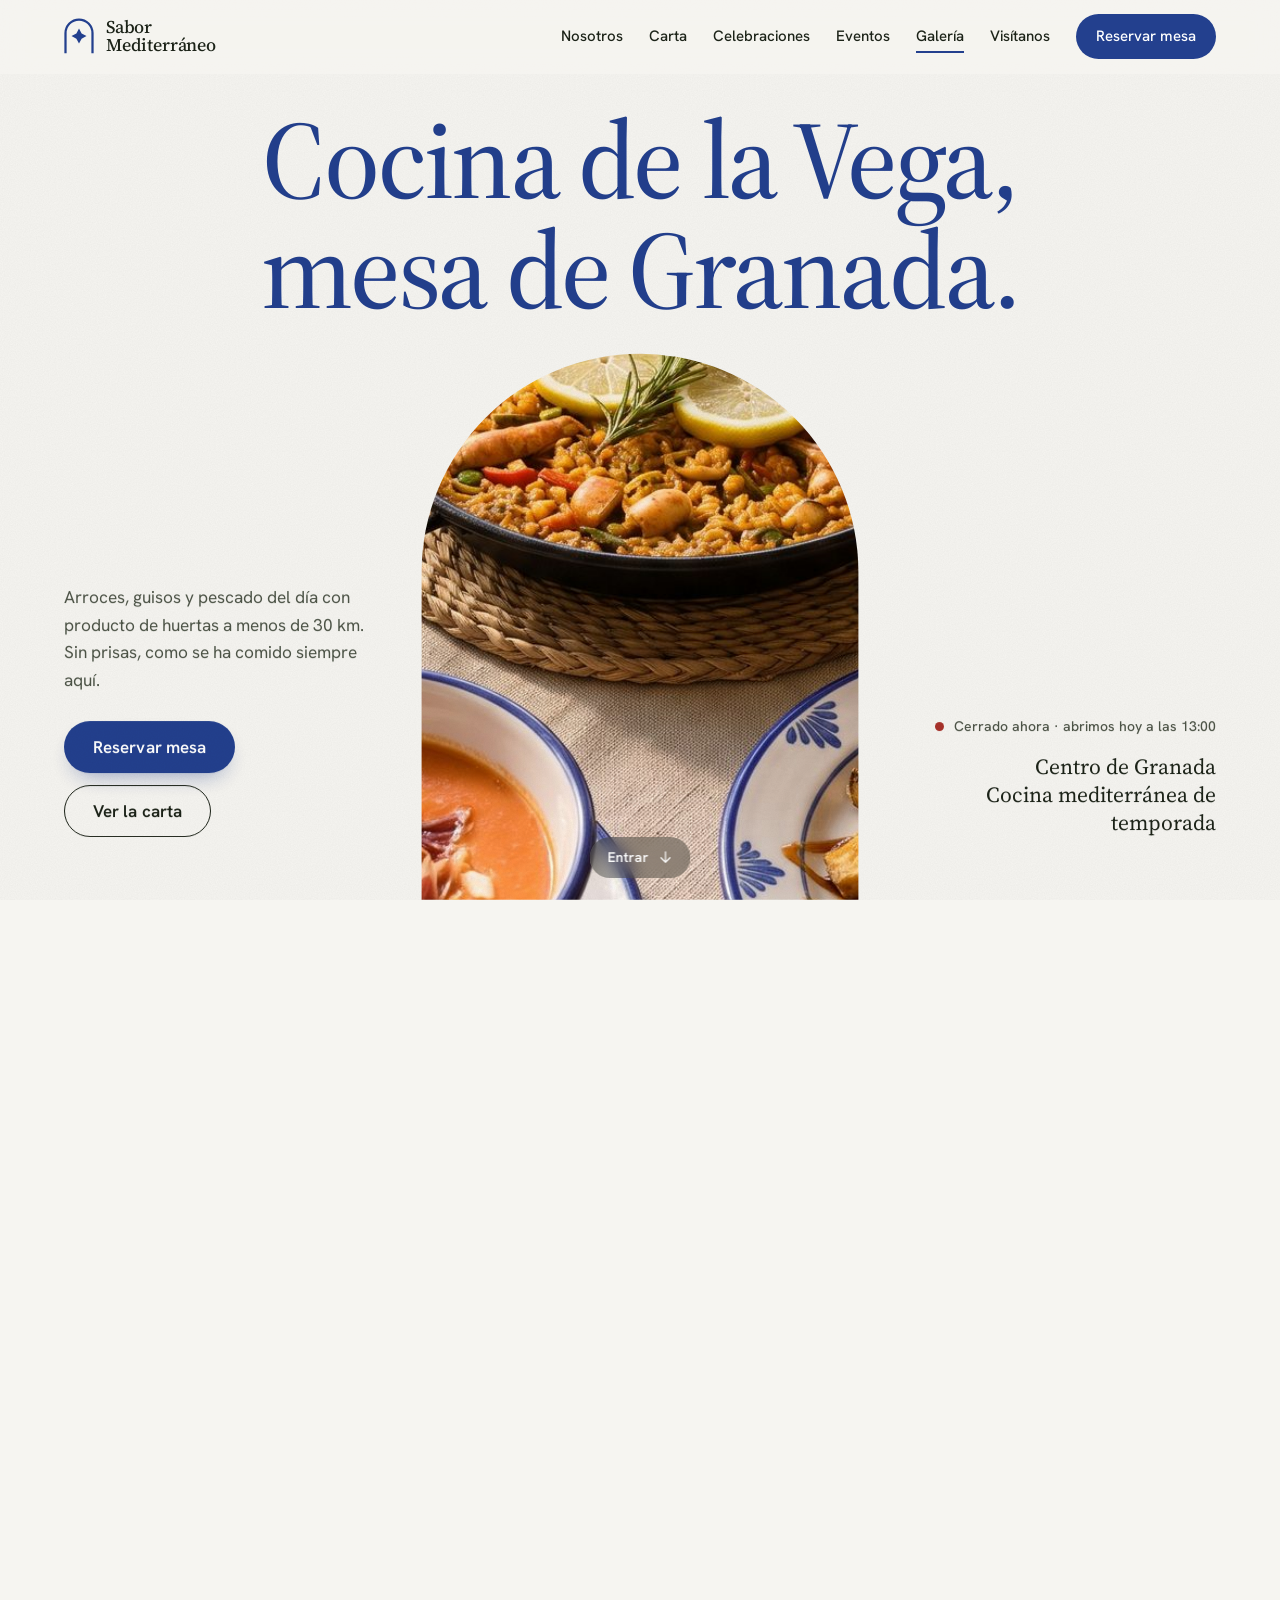
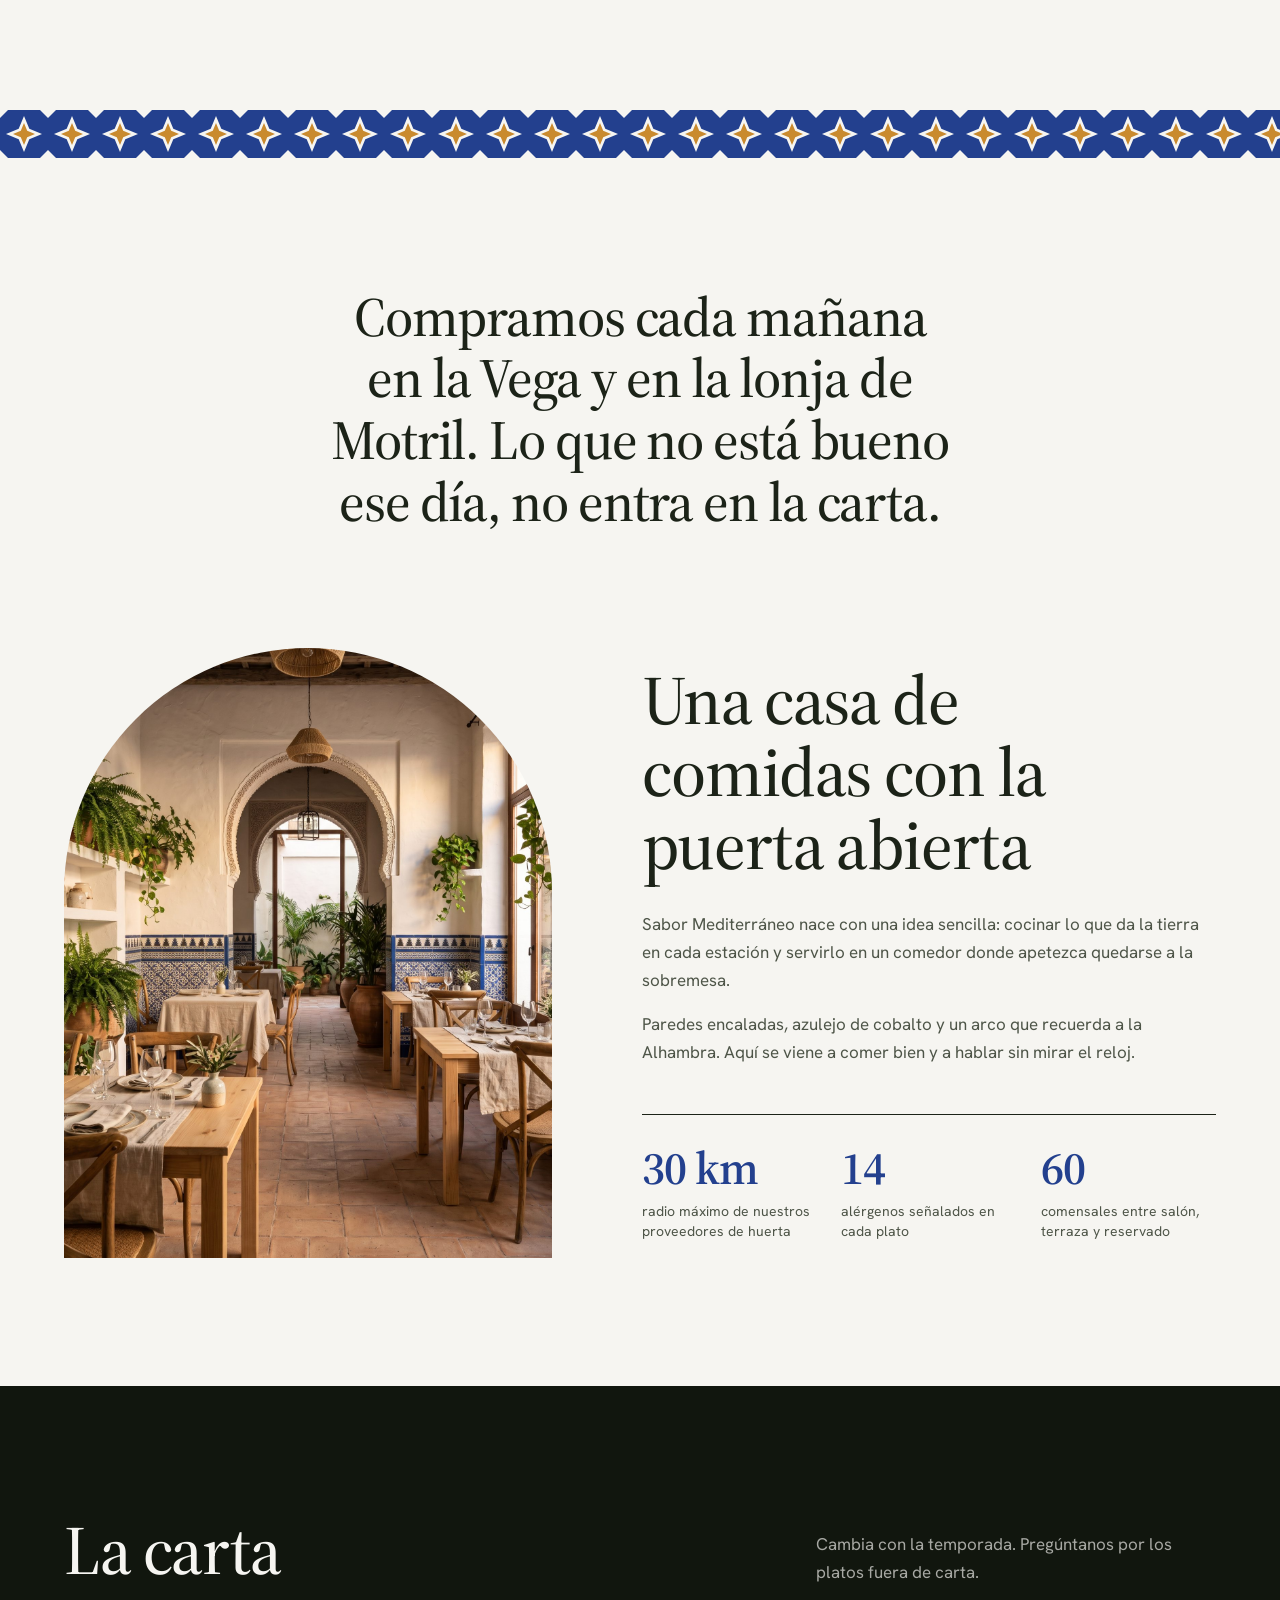
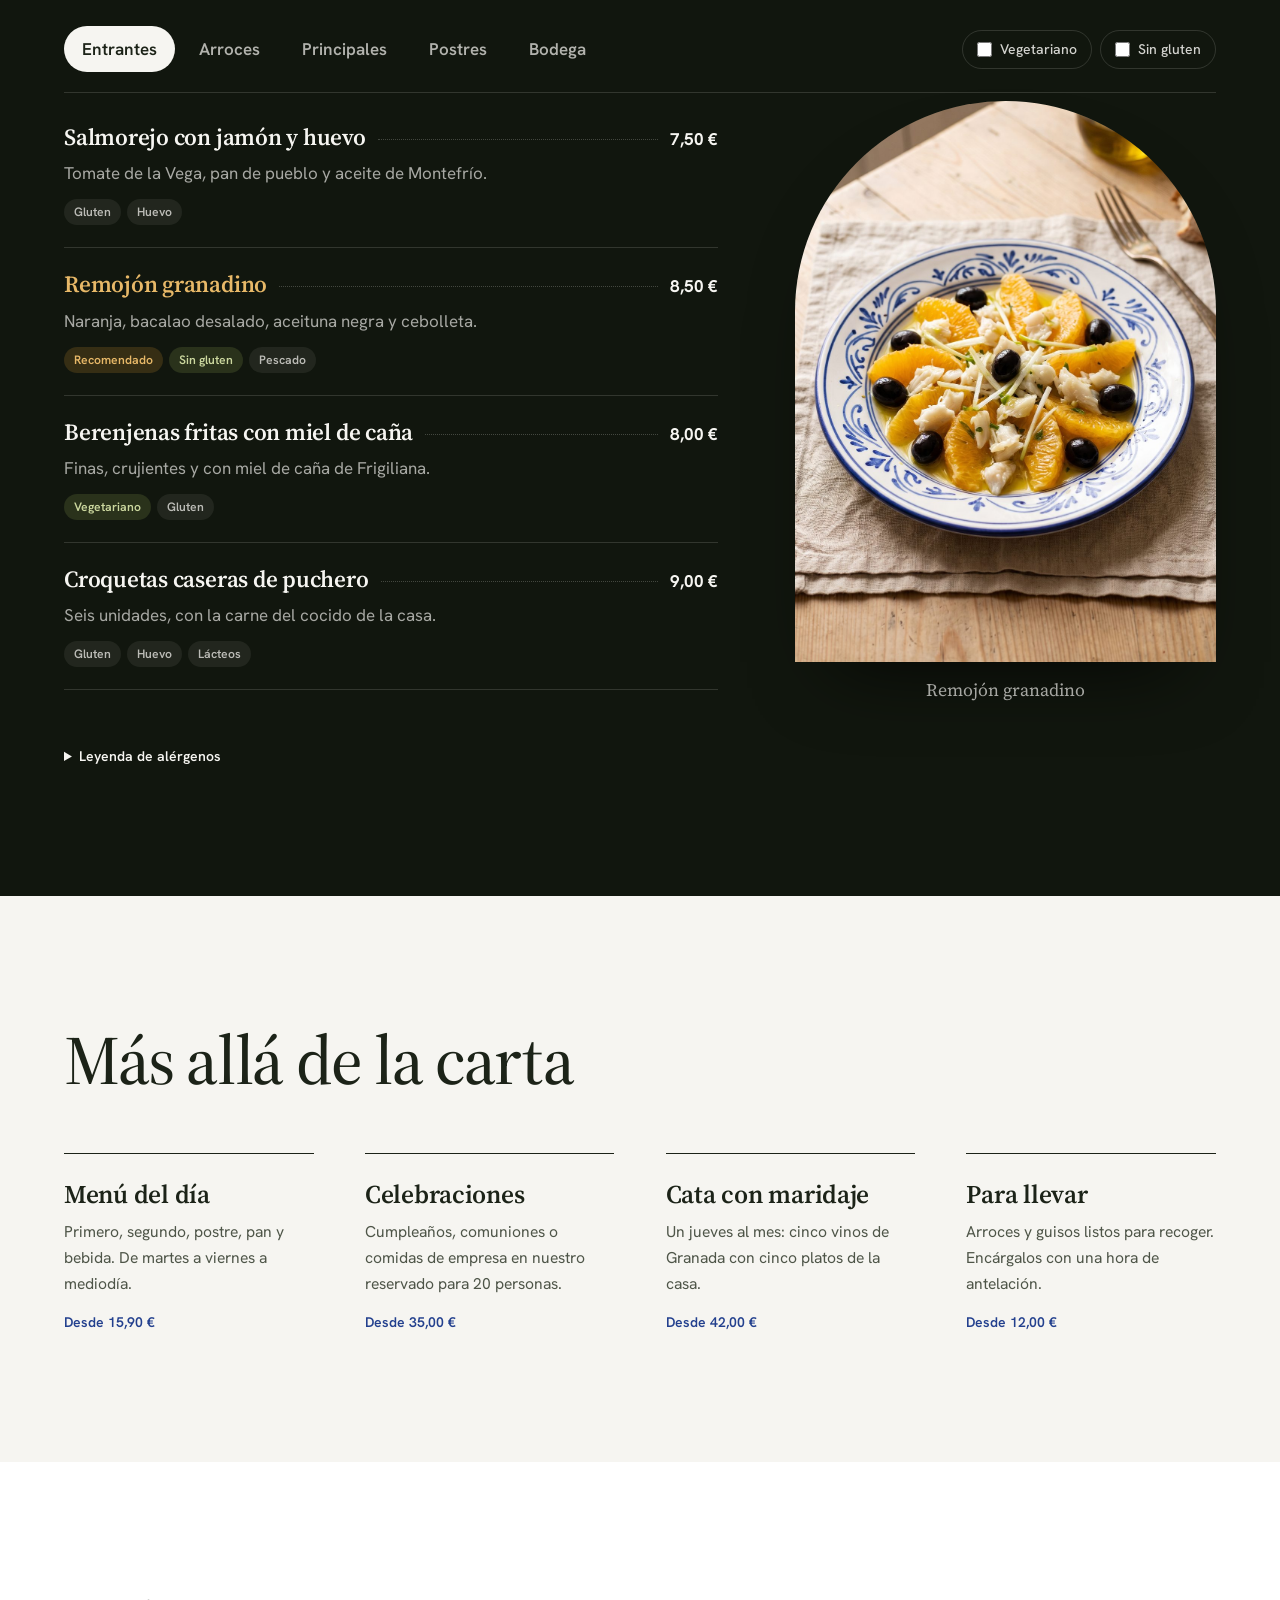
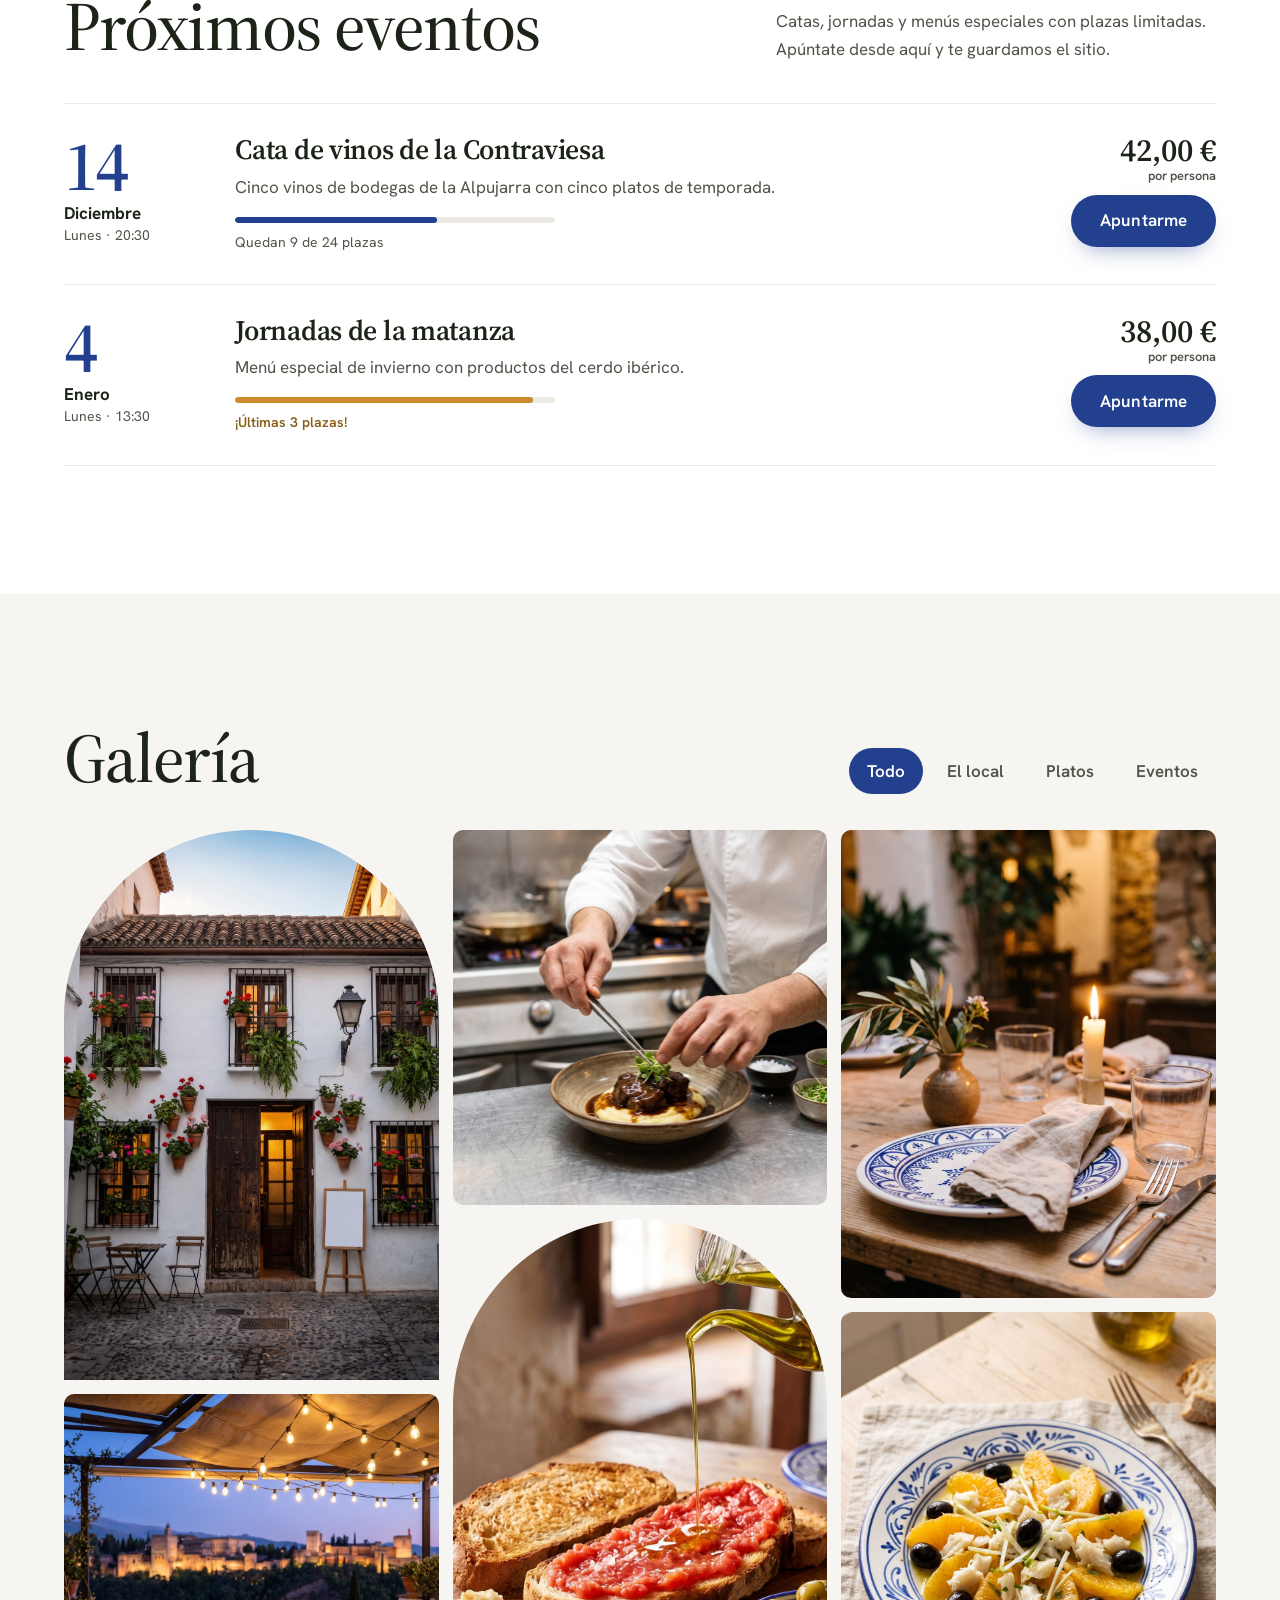
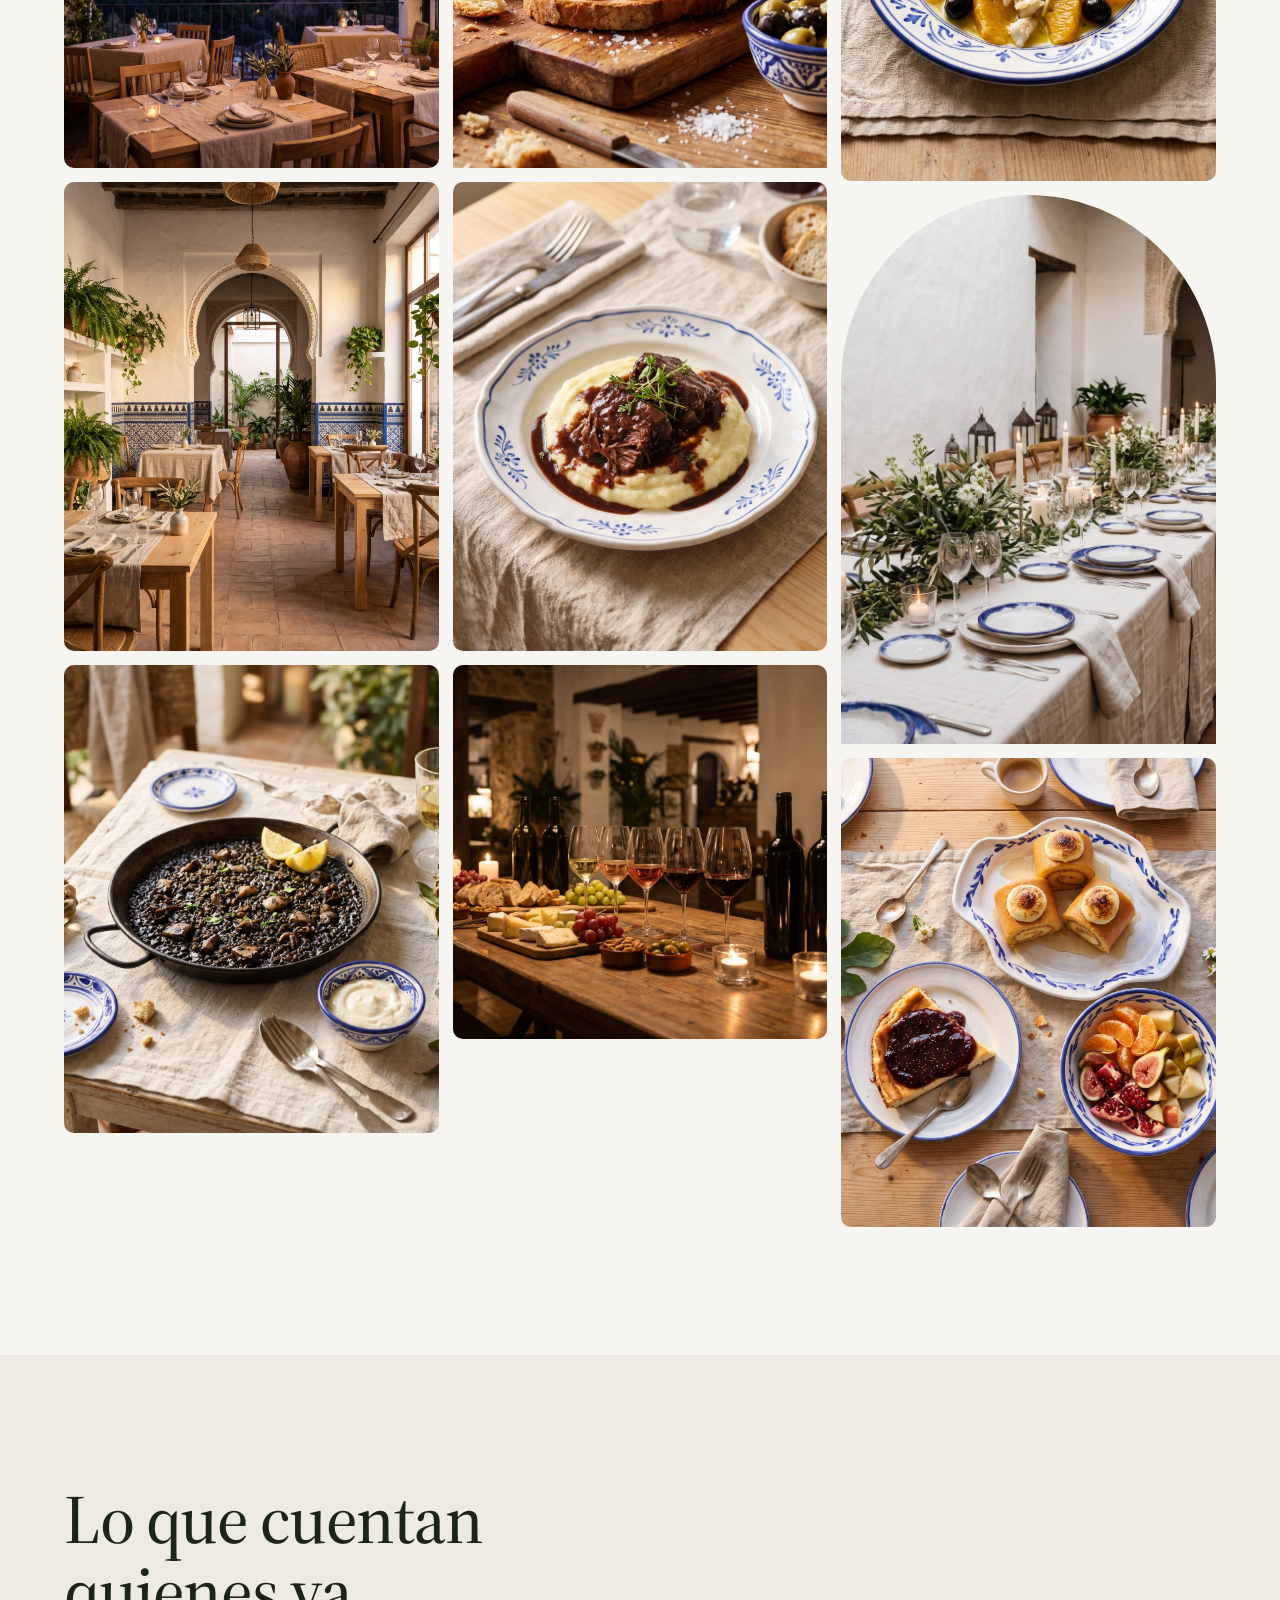
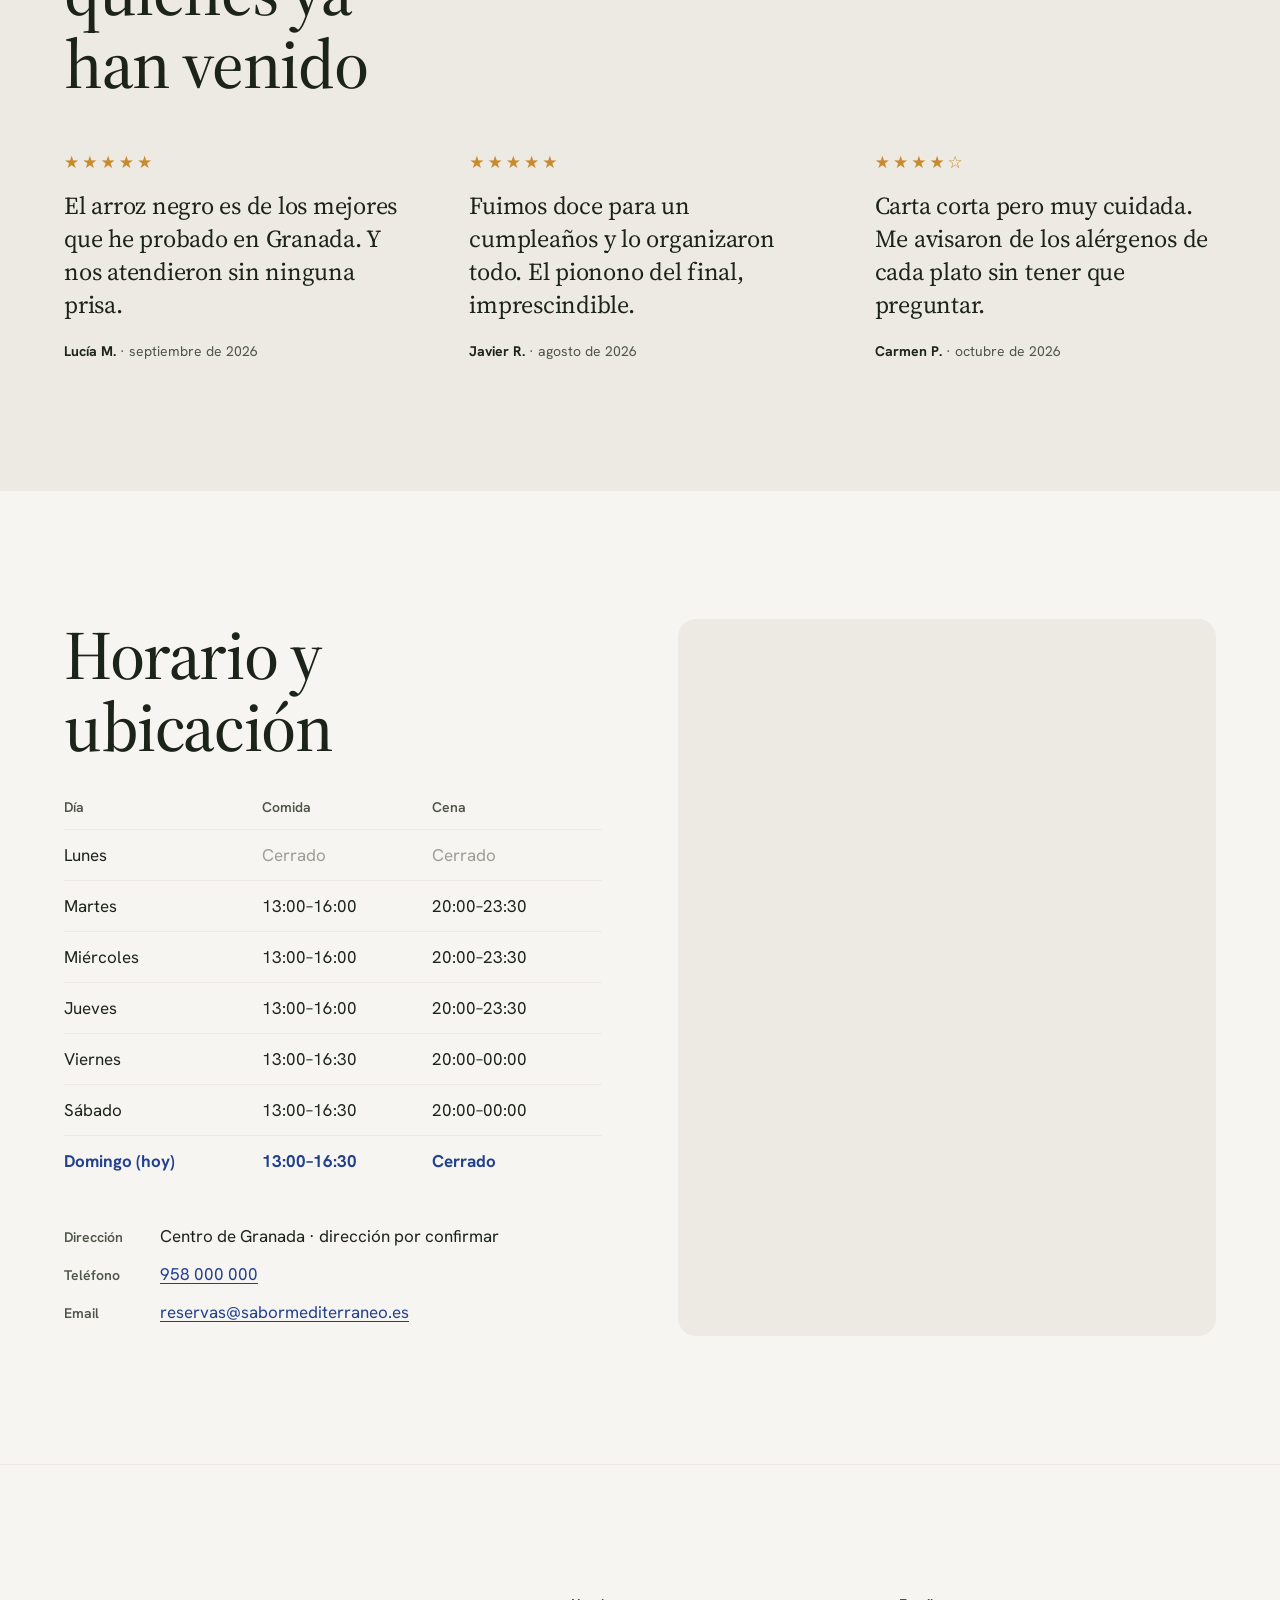
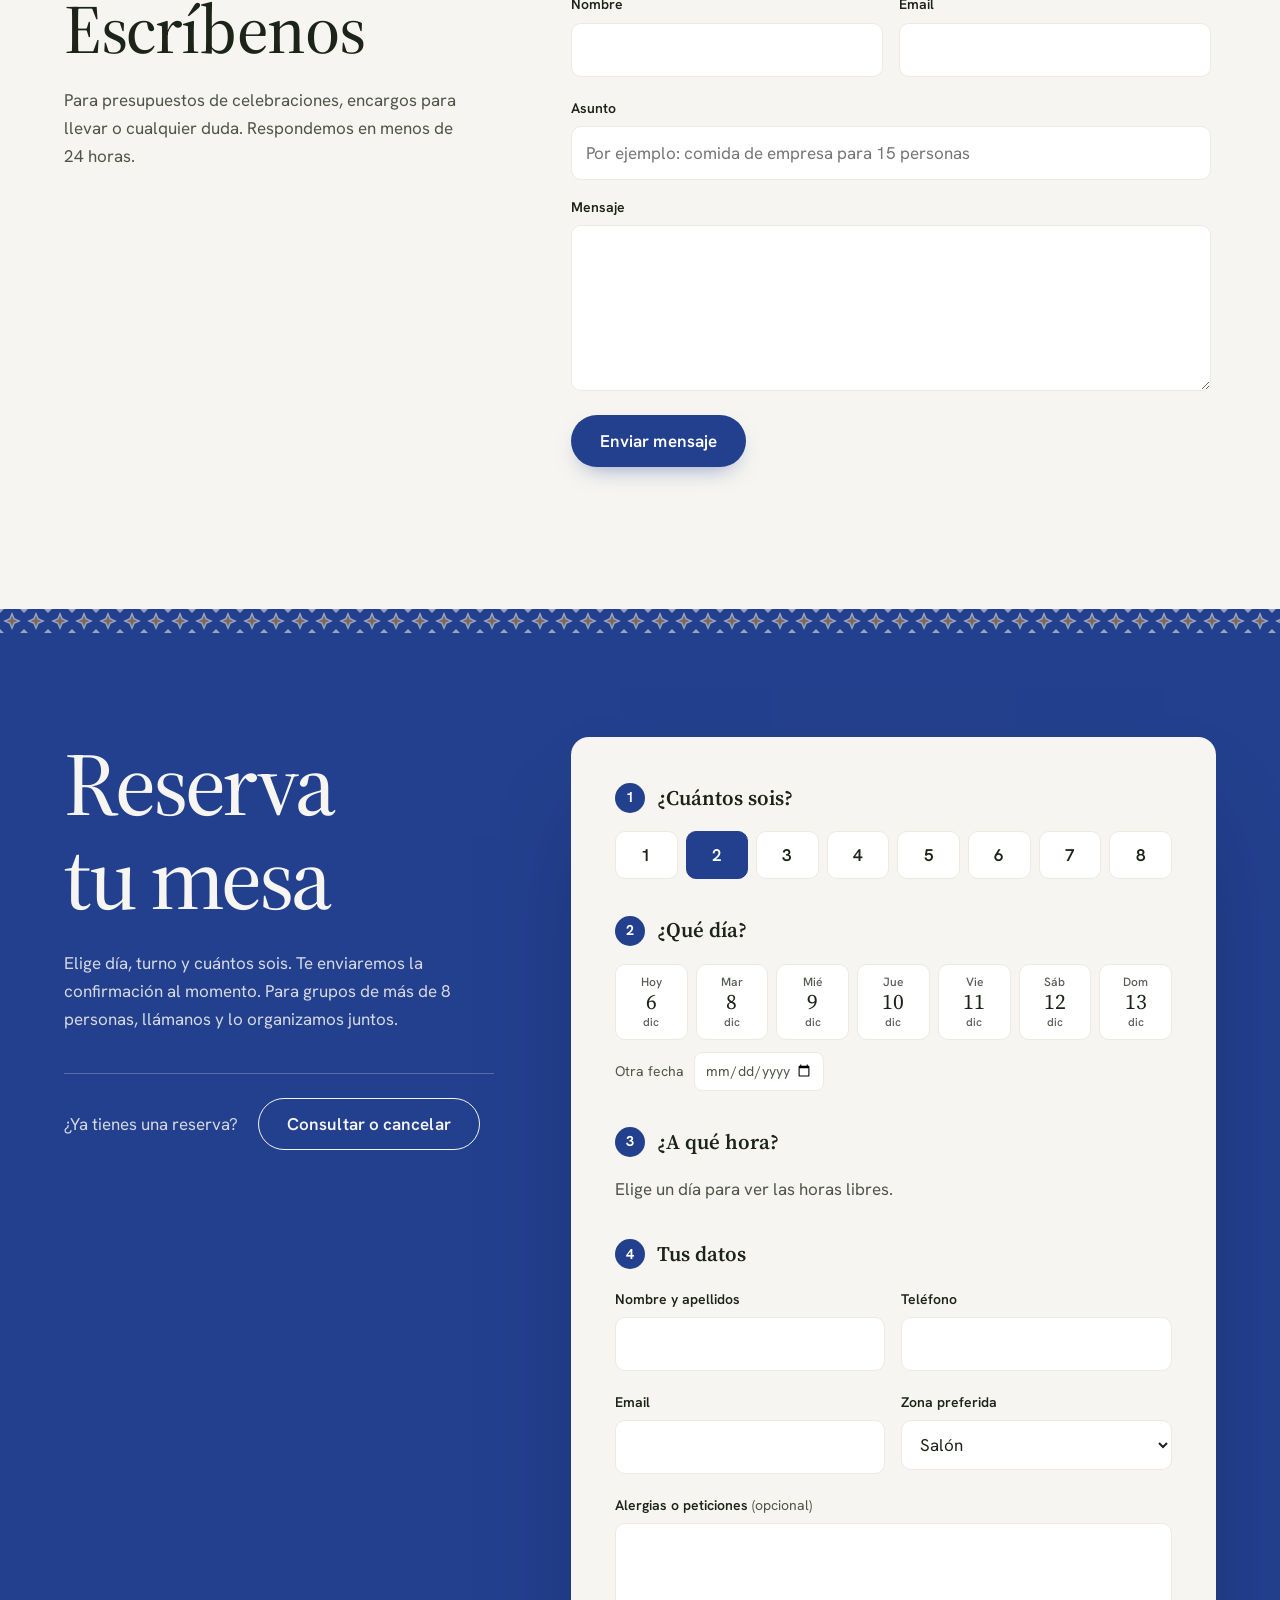
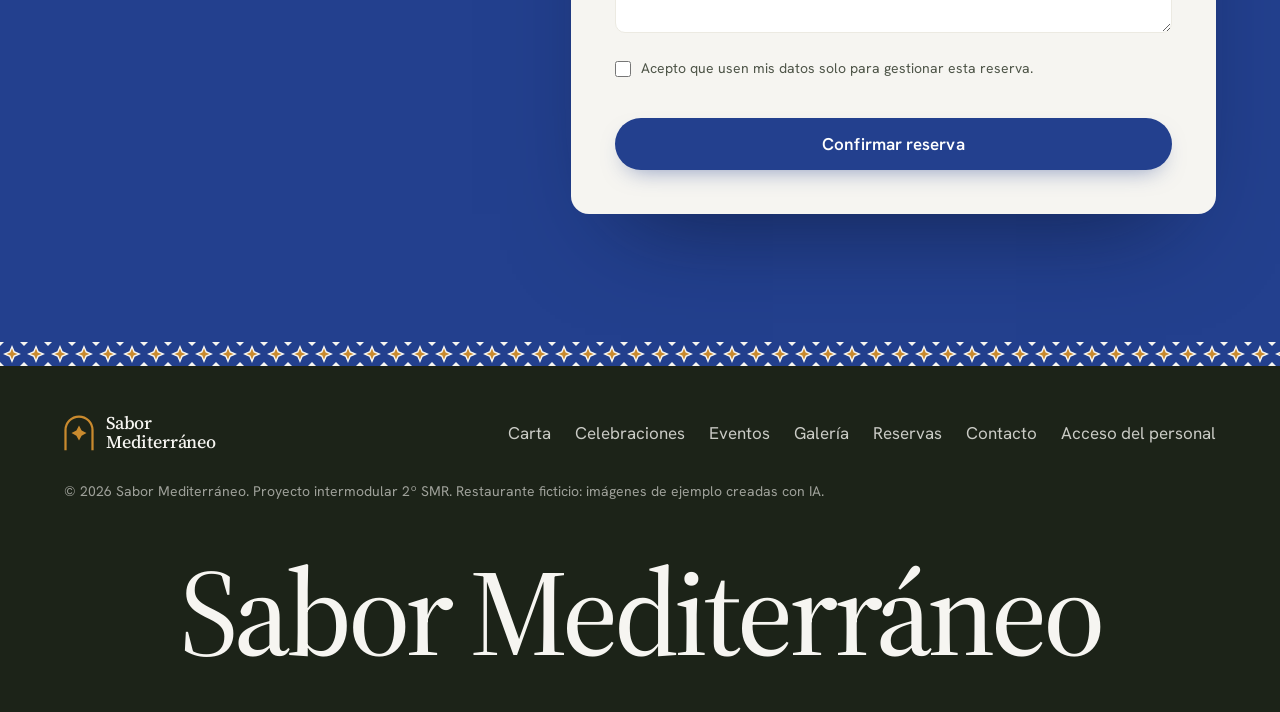
==== commit b18e5c00: "Cambio de tipografía a Source Serif 4 (más legible que Bodoni Moda) Co-Authored-By: Claude Opus 5.5 " ====
--- a/index.html
+++ b/index.html
@@ -8,7 +8,7 @@
     <link rel="preload" as="image" href="img/portada.jpg">
     <title>Sabor Mediterráneo | Restaurante en Granada</title>
 
-    <link rel="preload" href="fonts/bodoni-moda.woff" as="font" type="font/woff" crossorigin>
+    <link rel="preload" href="fonts/source-serif-4.woff" as="font" type="font/woff" crossorigin>
 
     <link rel="stylesheet" href="style.css">
     <script src="javascript.js" defer></script>
--- a/style.css
+++ b/style.css
@@ -7,8 +7,8 @@
 /* ---------- 0. Tipografías incluidas en el proyecto (licencia OFL, carpeta fonts/) ----------
    Van dentro de la web para que se vean igual aunque no haya internet. */
 @font-face {
-    font-family: "Bodoni Moda"; src: url("fonts/bodoni-moda.woff") format("woff");
-    font-weight: 400 900; font-style: normal; font-display: swap;
+    font-family: "Source Serif 4"; src: url("fonts/source-serif-4.woff") format("woff");
+    font-weight: 200 900; font-style: normal; font-display: swap;
 }
 @font-face {
     font-family: "Hanken Grotesk"; src: url("fonts/hanken-grotesk.woff") format("woff");
@@ -30,7 +30,7 @@
     --error: #A8322A;
 
     /* Tipografía */
-    --f-display: "Bodoni Moda", "Didot", "Bodoni 72", Georgia, serif;
+    --f-display: "Source Serif 4", Georgia, "Times New Roman", serif;
     --f-body: "Hanken Grotesk", system-ui, sans-serif;
 
     /* Escala tipográfica (proporción 1.25) */
@@ -158,7 +158,7 @@
    2,3 pantallas de alto. Al bajar, JavaScript agranda la "ventana"
    del arco (clip-path) hasta ocupar toda la pantalla. */
 .hero { position: relative; height: 100svh; min-height: 620px; margin-top: calc(-1 * var(--header-h)); }
-.hero.is-anim { height: 230svh; }
+.hero.is-anim { height: 190svh; }
 .hero-stage {
     --aw: min(520px, 40vw);            /* ancho del arco */
     --ah: 52svh;                       /* alto del arco */
@@ -172,7 +172,7 @@
     padding: 0 var(--gutter); text-align: center; z-index: 2; will-change: opacity, transform;
 }
 .hero-title {
-    font-size: var(--t-hero); font-weight: 400; line-height: .98; letter-spacing: -0.035em; color: var(--anil);
+    font-size: var(--t-hero); font-weight: 500; line-height: 1; letter-spacing: -0.025em; color: var(--anil);
     font-optical-sizing: auto; text-wrap: balance;
 }
 .hero-title .line { display: block; }
@@ -689,12 +689,12 @@
 
 /* =========================================================
    14. CAPA PREMIUM
-   Tipografía de revista, secciones de noche y detalles finos.
+   Tipografía editorial, secciones de noche y detalles finos.
    ========================================================= */
 
-/* Títulos: Bodoni Moda ajusta su contraste según el tamaño (optical sizing) */
+/* Títulos: Source Serif 4 ajusta su diseño según el tamaño (optical sizing) */
 h1, h2, h3 { font-optical-sizing: auto; }
-h2 { font-weight: 400; letter-spacing: -0.03em; line-height: 1; max-width: 16ch; text-wrap: balance; }
+h2 { font-weight: 500; letter-spacing: -0.02em; line-height: 1.05; max-width: 16ch; text-wrap: balance; }
 h3 { font-weight: 500; letter-spacing: -0.01em; }
 body { line-height: 1.65; }
 ::selection { background: var(--anil); color: var(--cal); }
@@ -757,10 +757,6 @@
 /* ---------- Opiniones: citas de revista ---------- */
 .reviews-track { gap: clamp(32px, 5vw, 72px); }
 .review blockquote { font-size: clamp(1.35rem, 1.9vw, 1.7rem); line-height: 1.35; letter-spacing: -0.01em; }
-.review blockquote::before {
-    content: "“"; display: block; height: .42em; font-family: var(--f-display); font-size: 5rem; line-height: .9;
-    color: var(--ocre); margin-bottom: 18px;
-}
 
 /* ---------- Reservas ---------- */
 .booking-text h2 { font-size: clamp(3rem, 7vw, 6rem); letter-spacing: -0.035em; }
@@ -770,11 +766,19 @@
 .footer { overflow: hidden; }
 .footer-wordmark {
     font-family: var(--f-display); font-weight: 400; font-optical-sizing: auto;
-    font-size: 10.4vw; line-height: .78; letter-spacing: -0.045em; white-space: nowrap; text-align: center;
-    color: var(--cal); opacity: .95; margin: 8px 0 -0.14em; user-select: none;
+    font-size: 9.6vw; line-height: 1; letter-spacing: -0.04em; white-space: nowrap; text-align: center;
+    color: var(--cal); margin: 0; padding: 0 var(--gutter) clamp(24px, 3vw, 48px); user-select: none;
 }
 
 /* ---------- Movimiento reducido: el hero queda quieto ---------- */
 @media (prefers-reduced-motion: reduce) {
     .hero.is-anim { height: 100svh; }
 }
+
+/* ---------- Pesos de Source Serif ---------- */
+h1, h2, .about-statement, .booking-text h2, .footer-wordmark, .hero-veil-line { font-weight: 500; }
+h3, legend, .facts dt, .event-date .day, .event-price { font-weight: 600; }
+.menu .dish-name { font-weight: 600; }
+
+/* El mapa, en rectángulo redondeado: en forma de arco se perdía información */
+.visit-map { border-radius: 18px; }
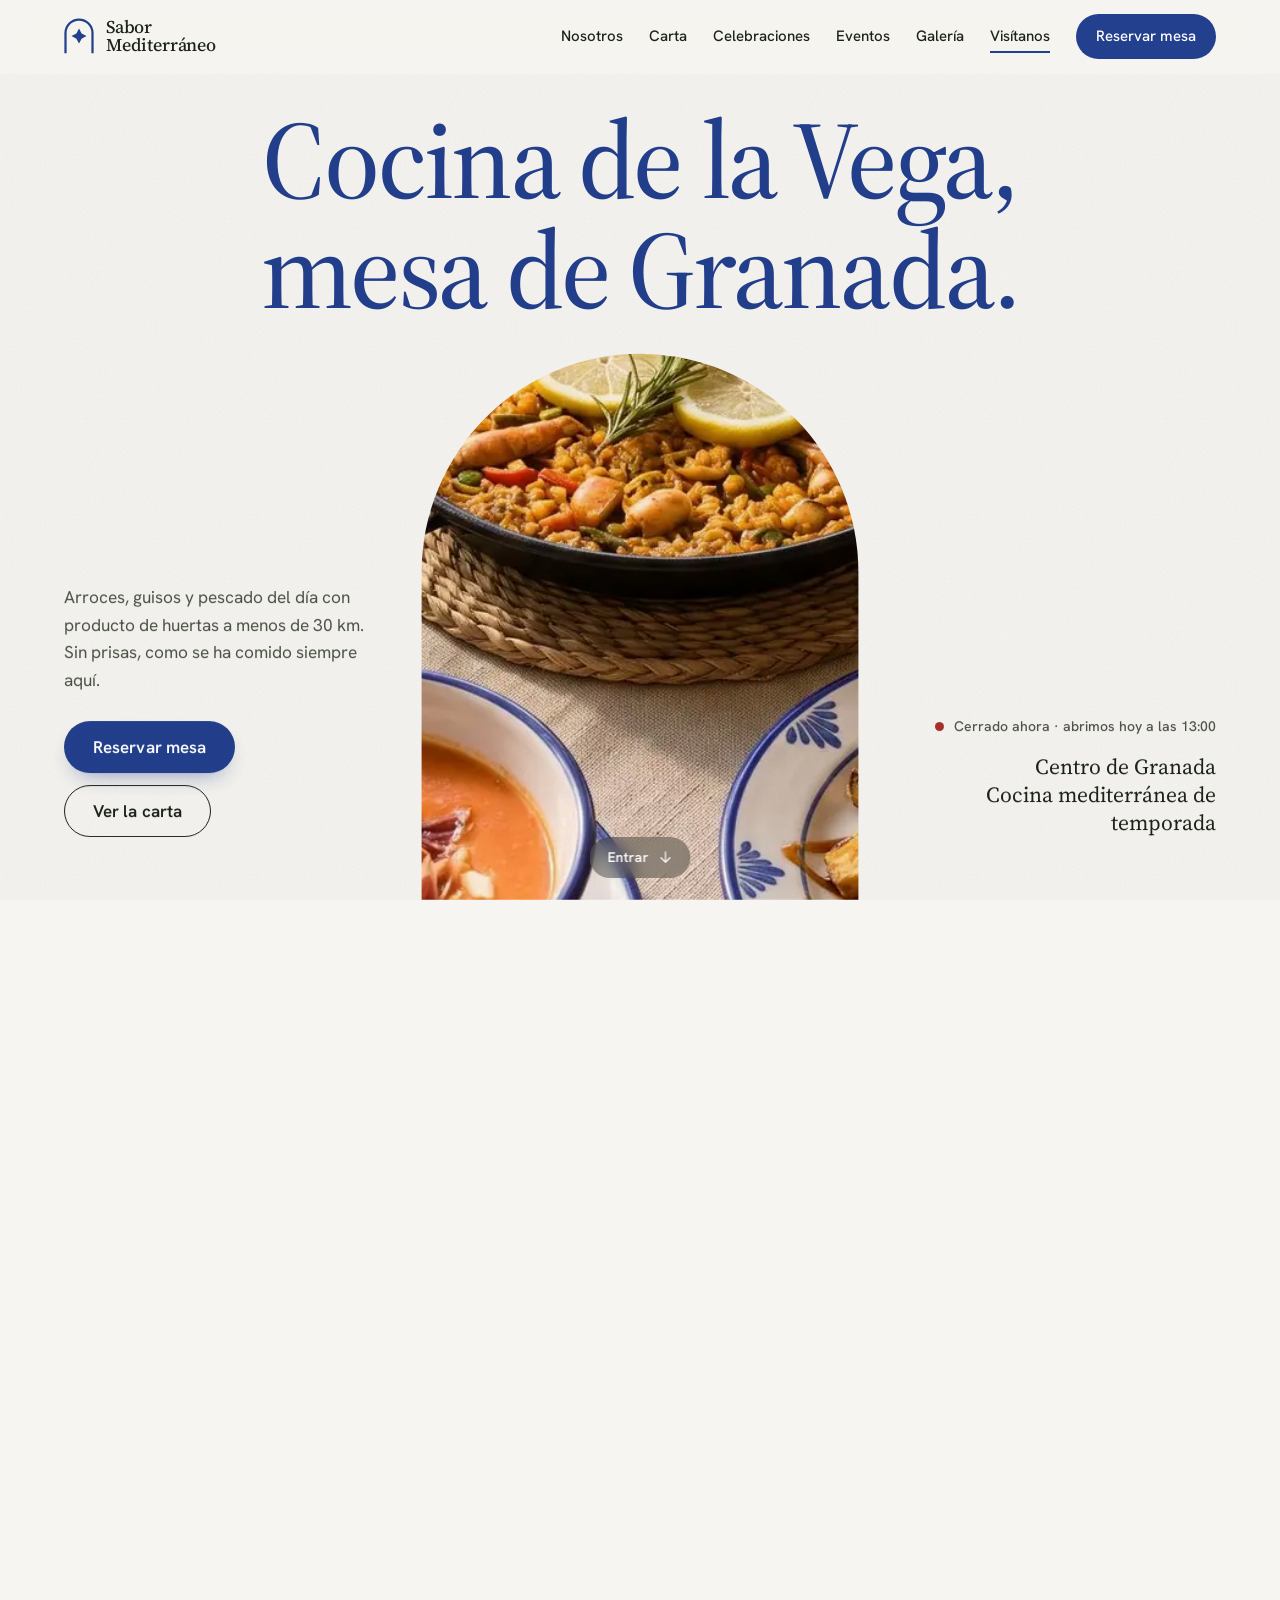
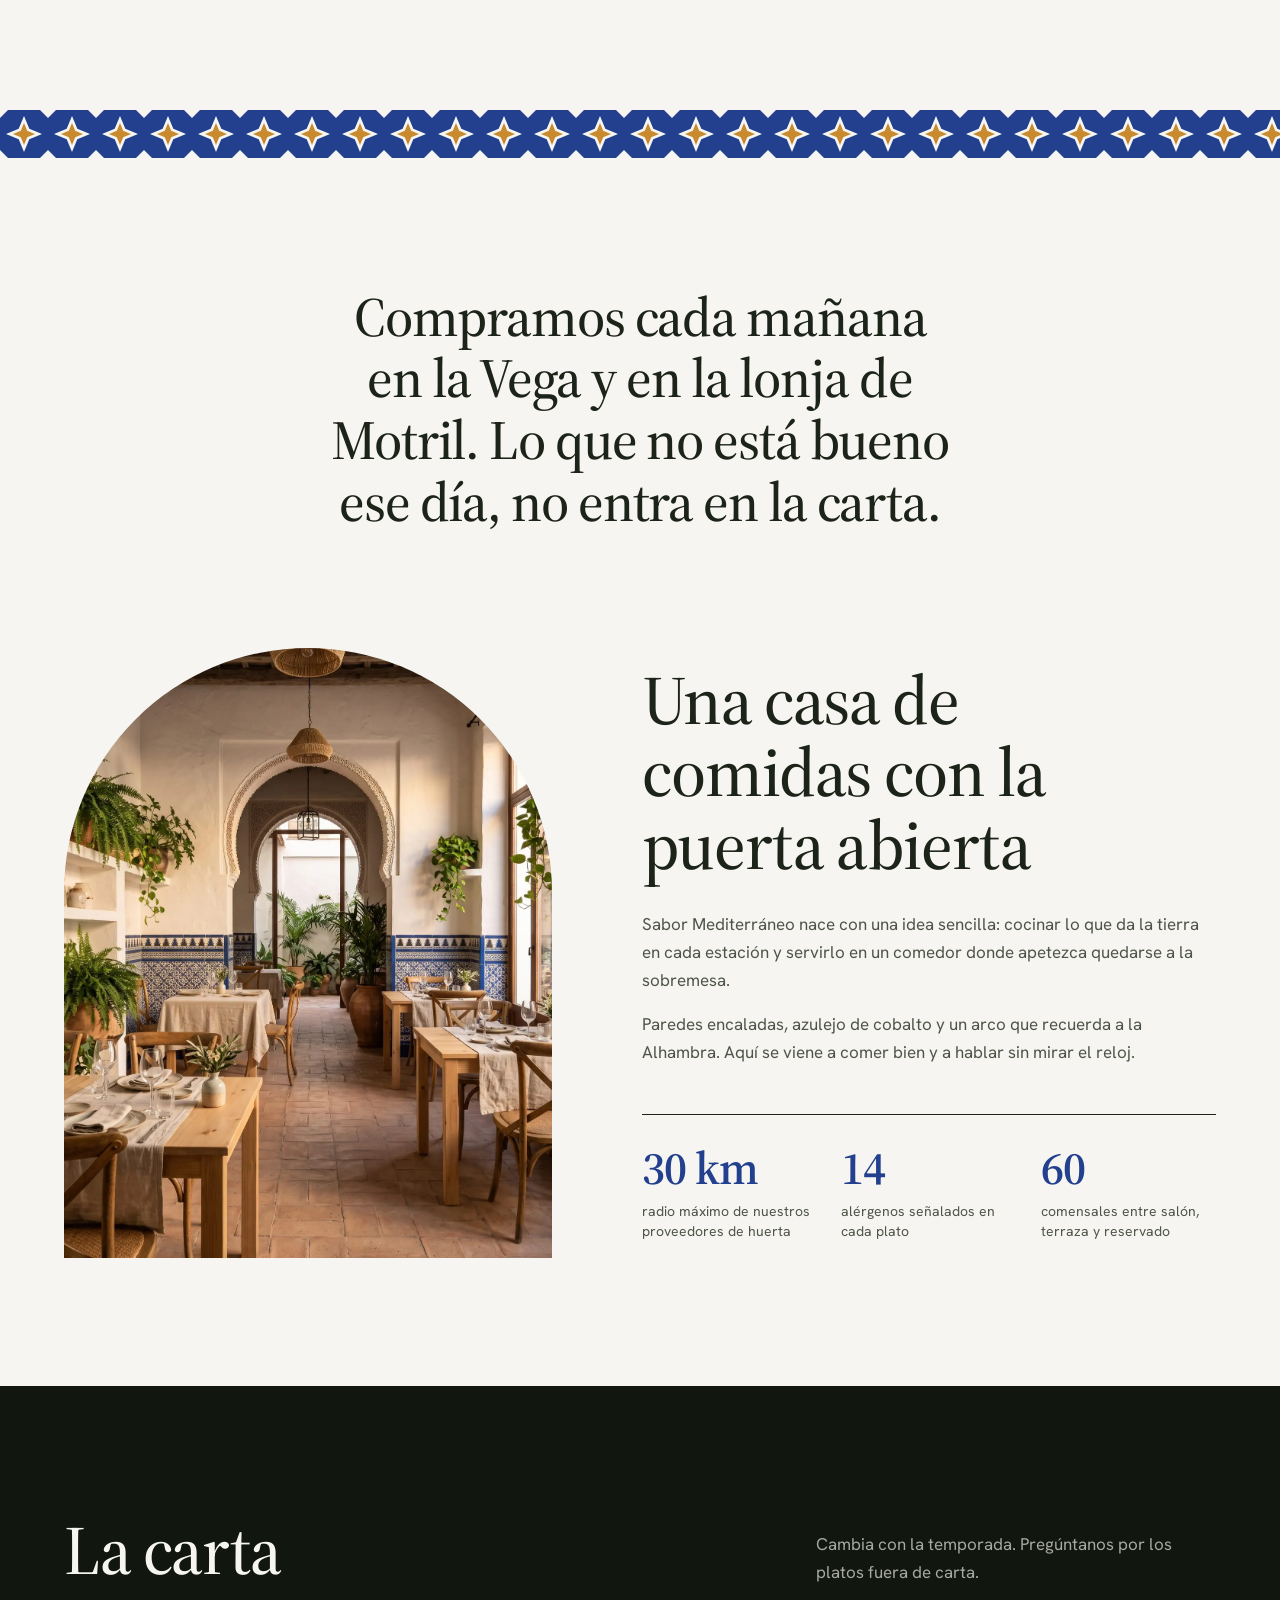
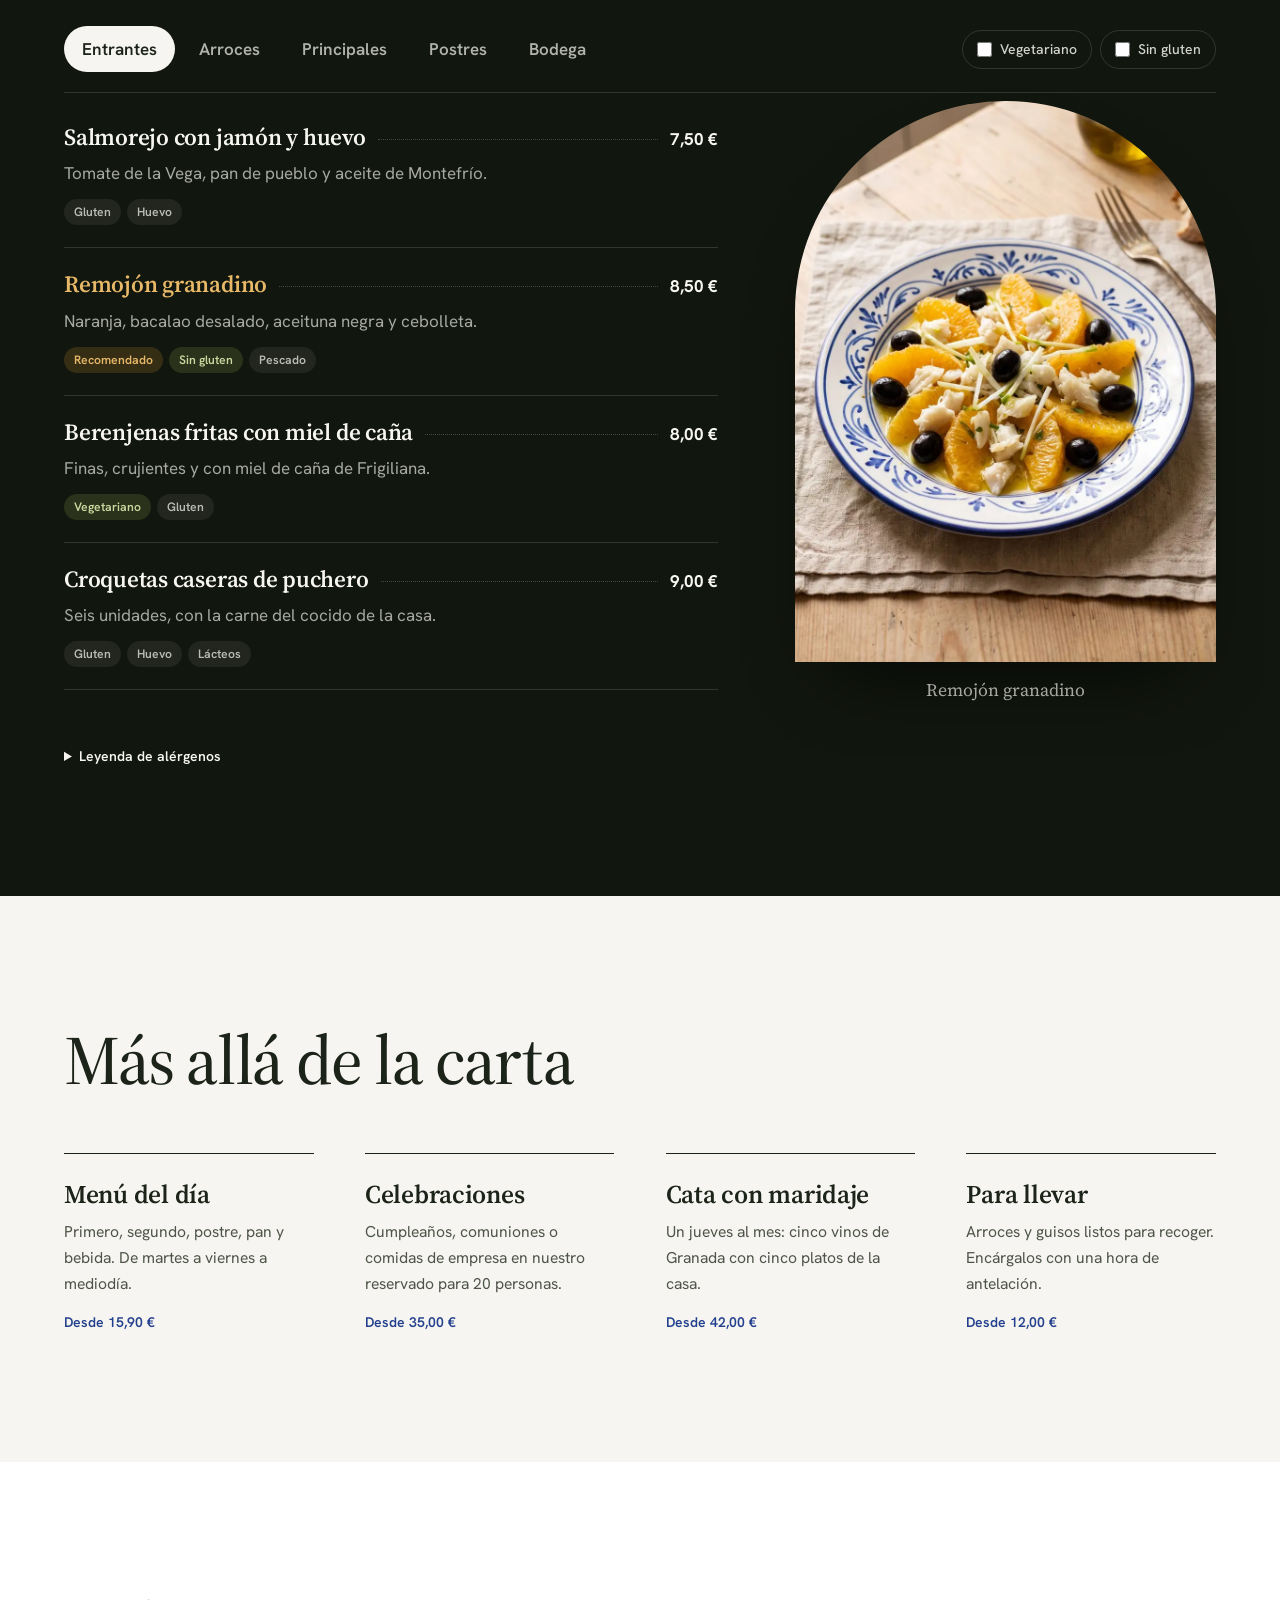
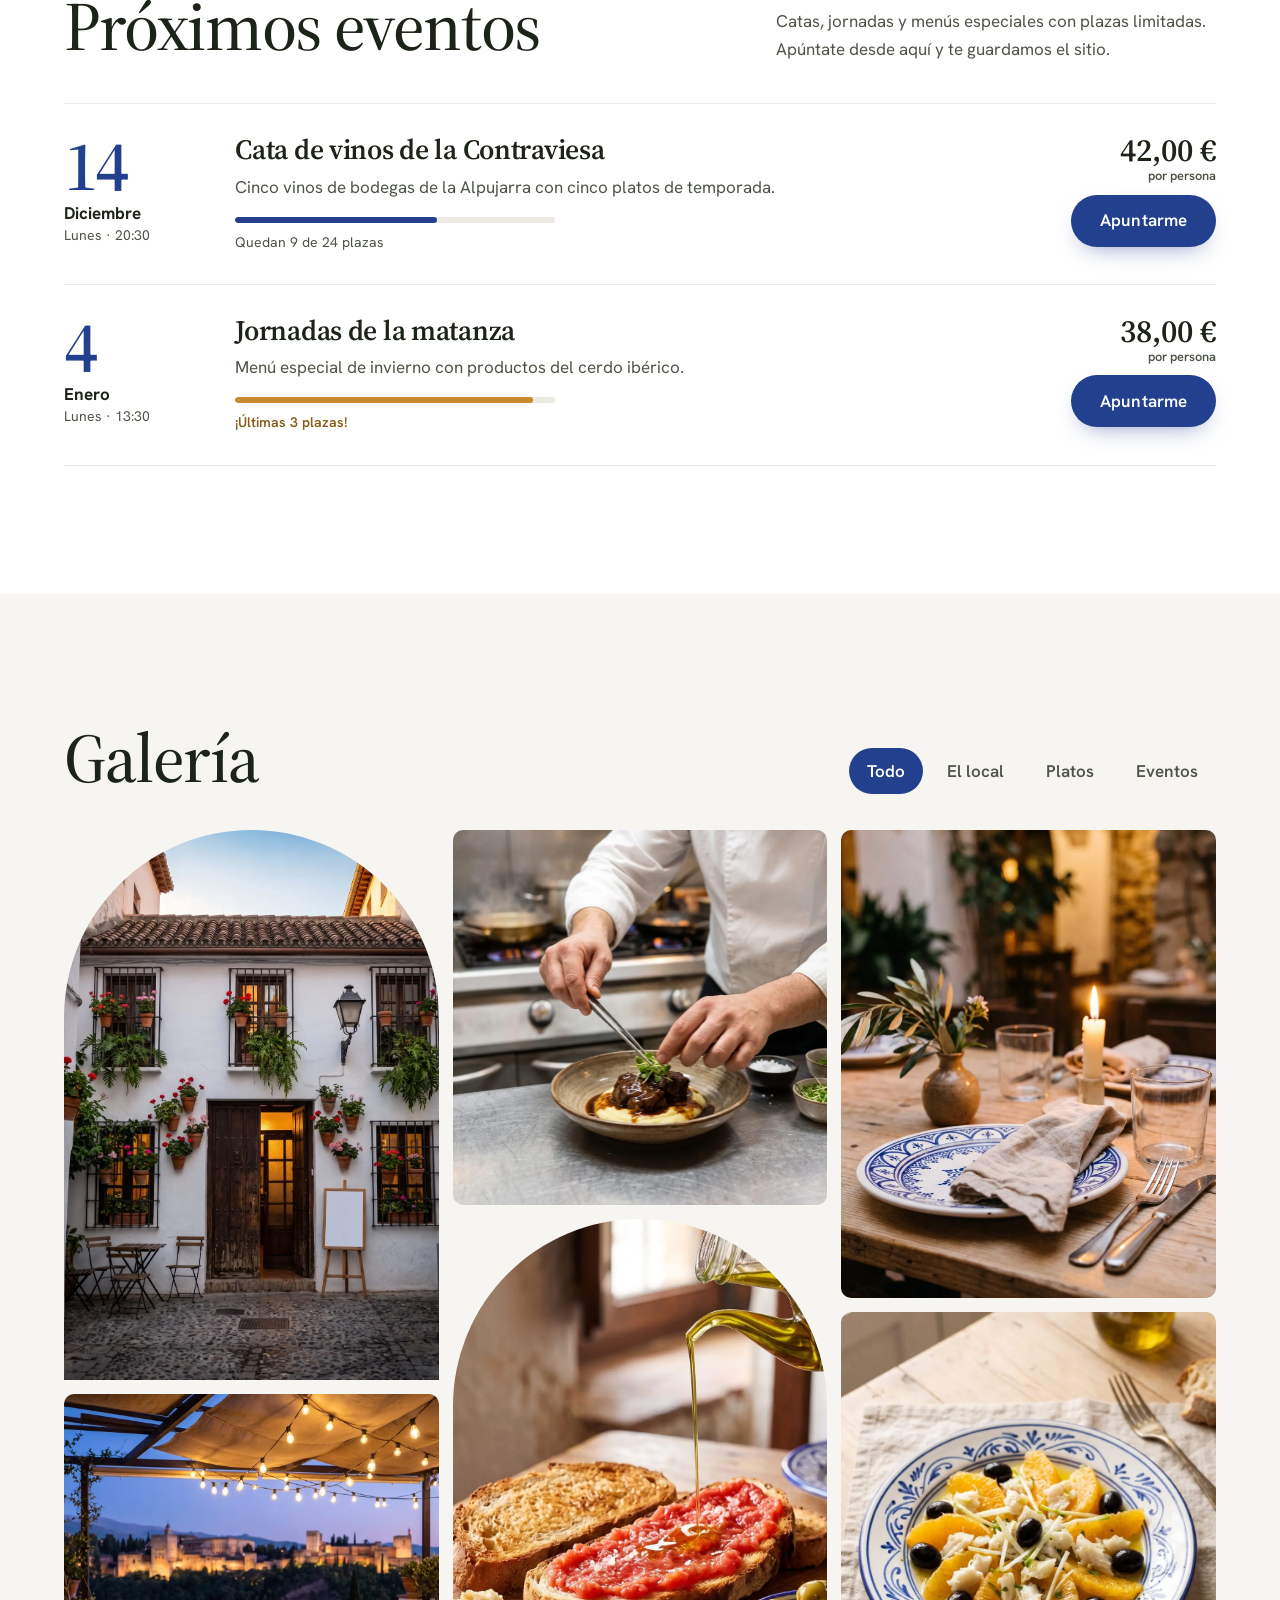
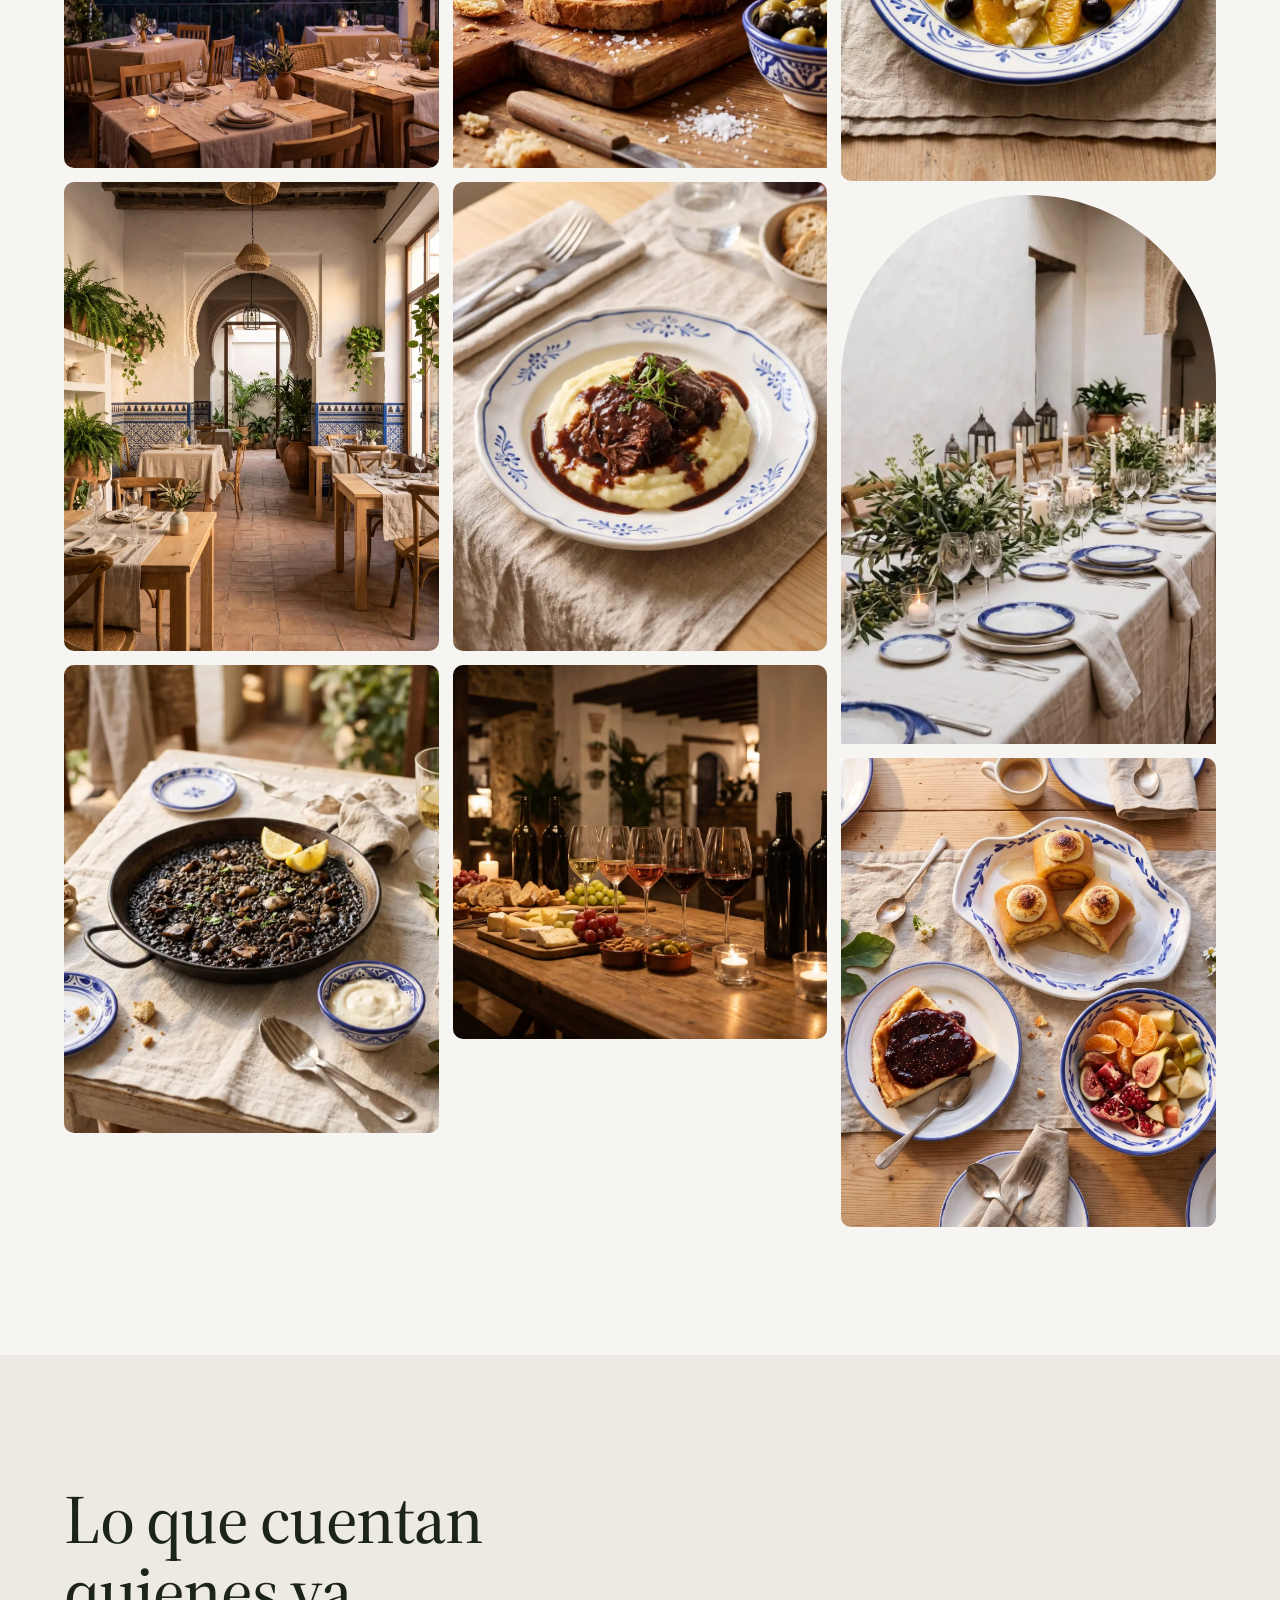
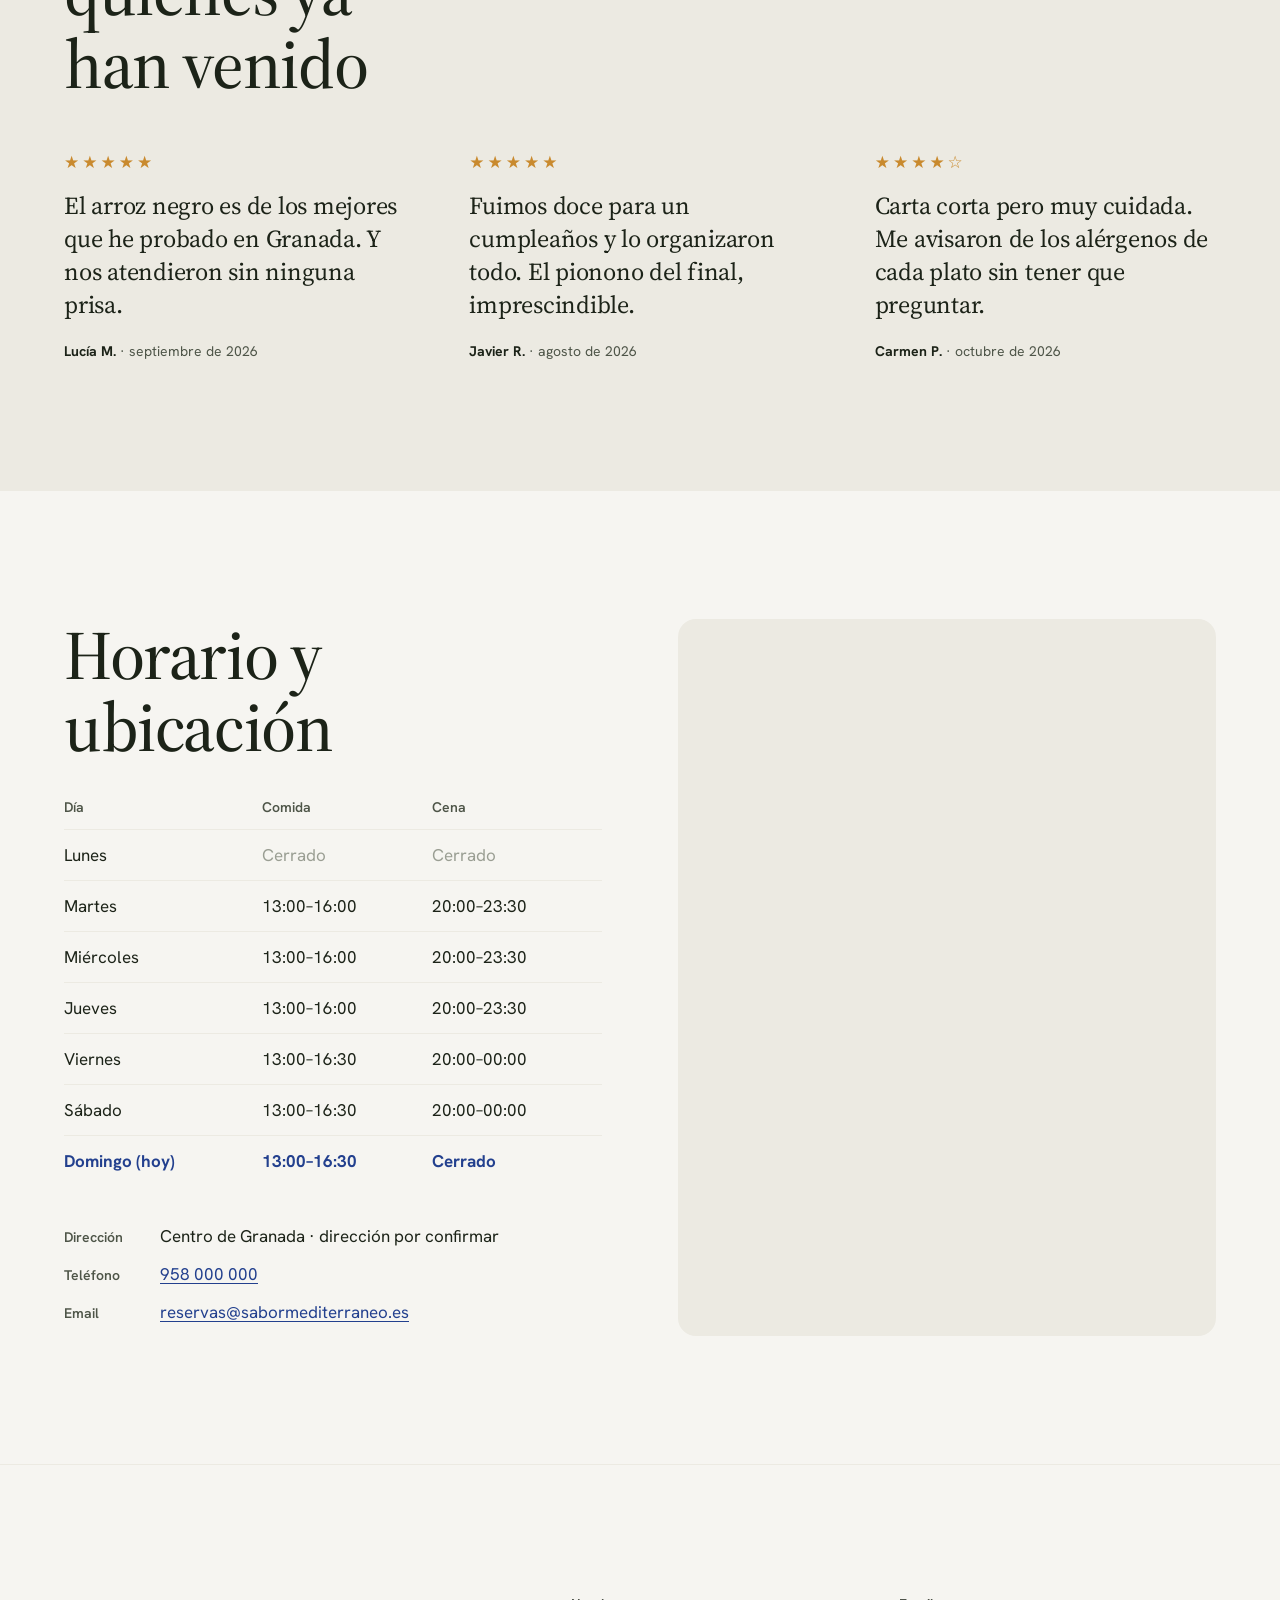
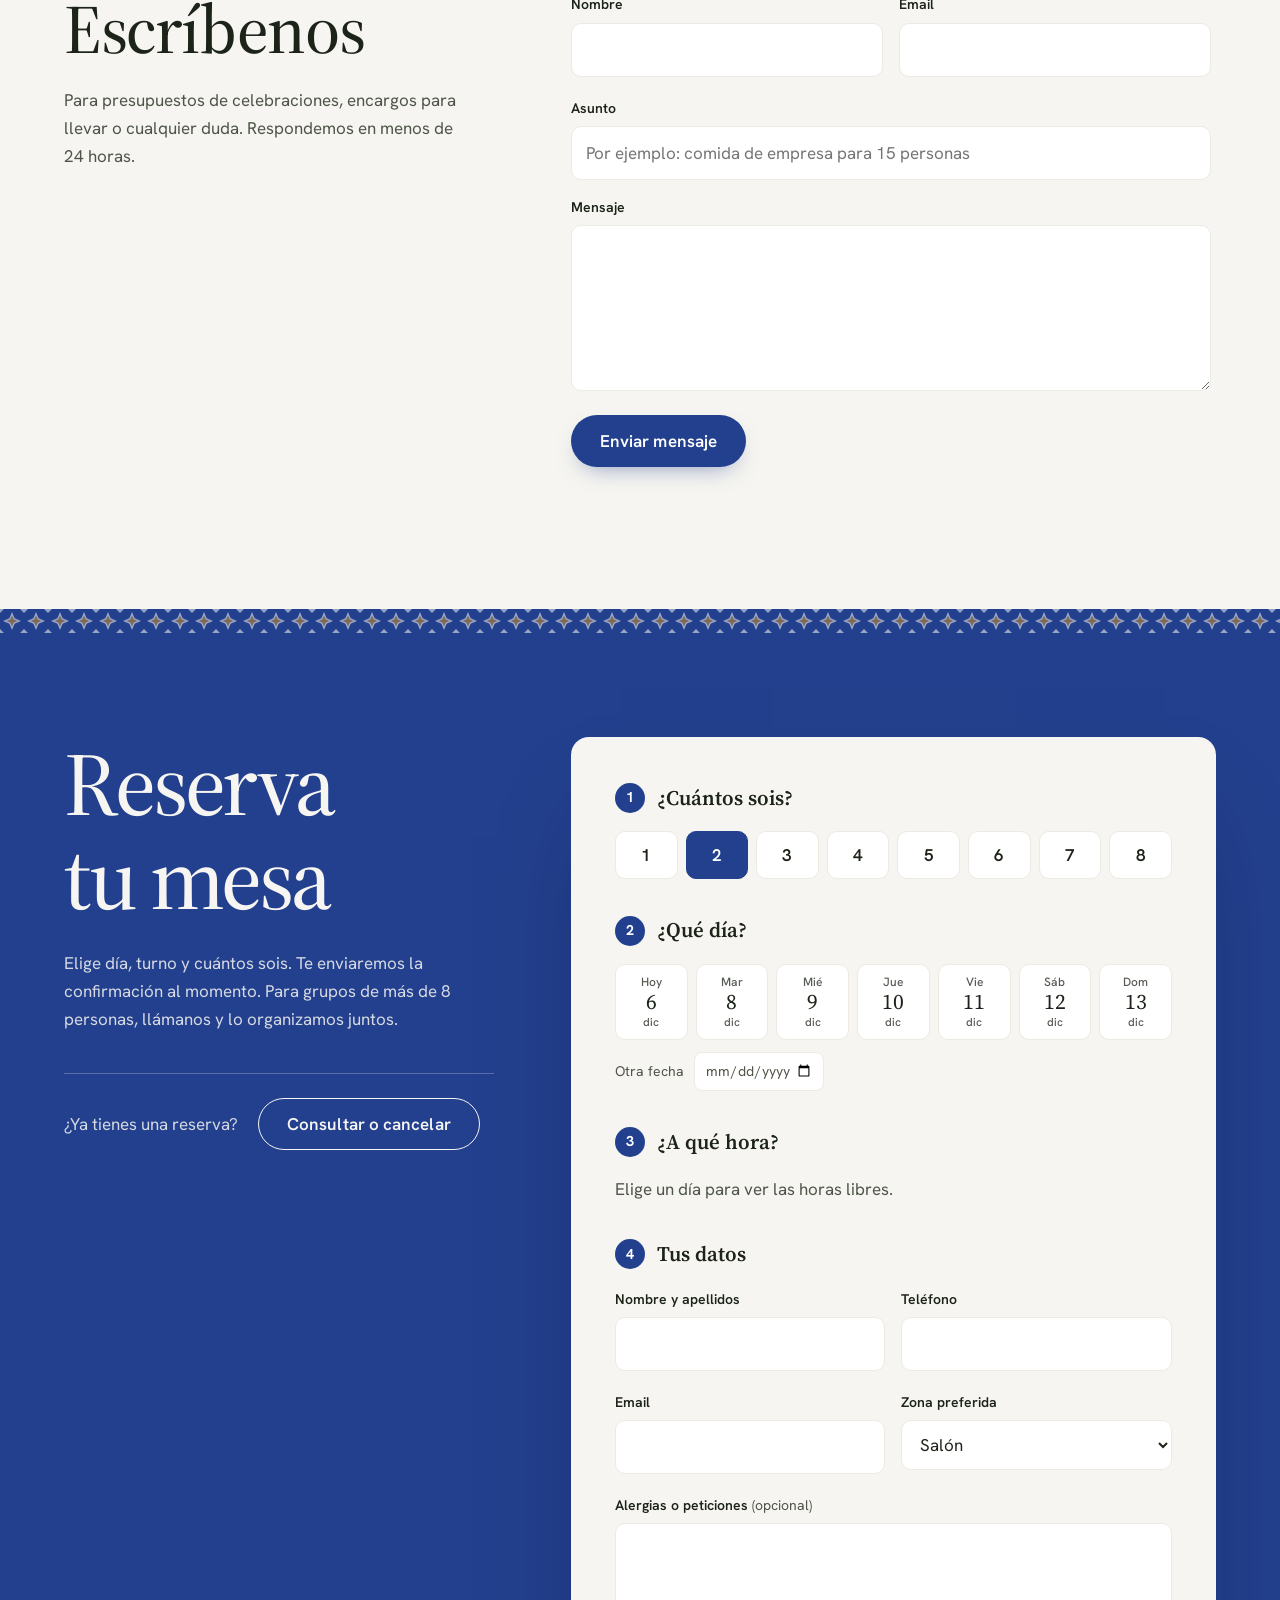
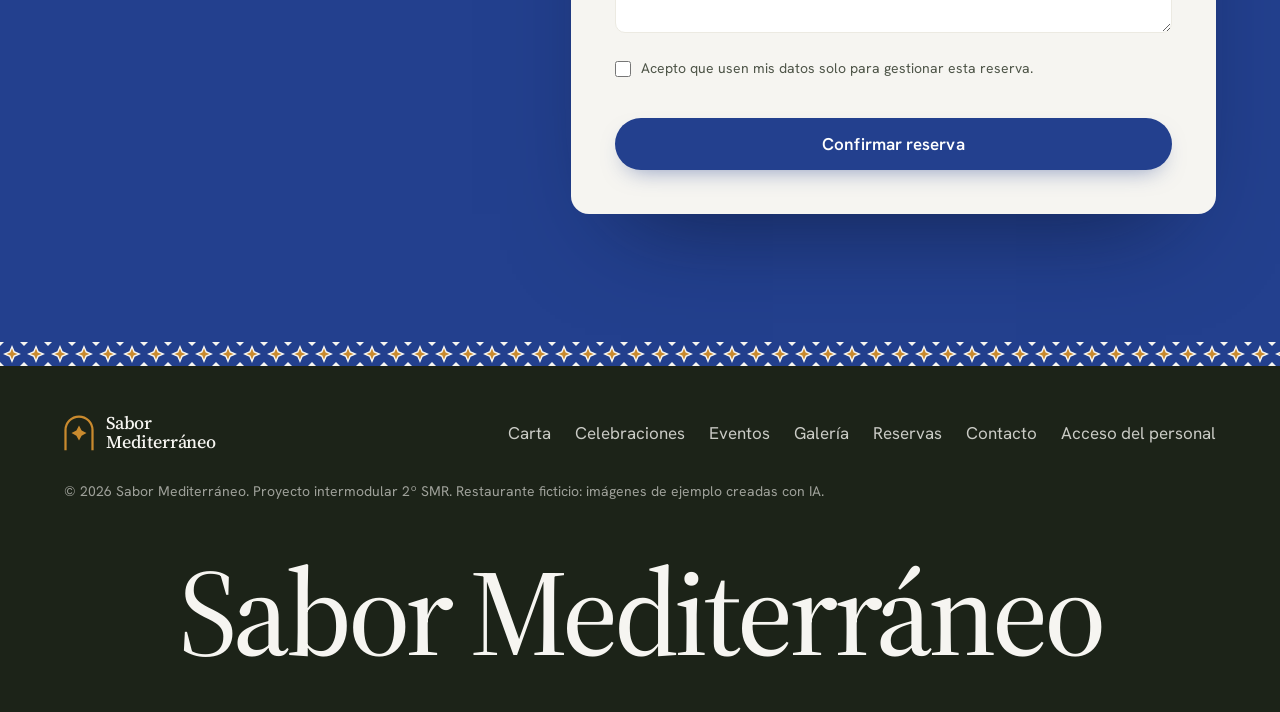
==== commit 3b3b665b: "Nivel profesional: rendimiento, seguridad, SEO y servidor de producción - Fotos en WebP (7,6 MB -> 3" ====
--- a/index.html
+++ b/index.html
@@ -5,13 +5,106 @@
     <meta name="viewport" content="width=device-width, initial-scale=1.0">
     <meta name="description" content="Sabor Mediterráneo, cocina mediterránea con producto de la Vega de Granada. Consulta la carta, los horarios y reserva tu mesa online.">
     <meta name="theme-color" content="#F6F5F1">
-    <link rel="preload" as="image" href="img/portada.jpg">
     <title>Sabor Mediterráneo | Restaurante en Granada</title>
 
-    <link rel="preload" href="fonts/source-serif-4.woff" as="font" type="font/woff" crossorigin>
-
-    <link rel="stylesheet" href="style.css">
-    <script src="javascript.js" defer></script>
+    <!-- Iconos y app -->
+    <link rel="icon" href="favicon.svg" type="image/svg+xml">
+    <link rel="apple-touch-icon" href="img/icono-180.png">
+    <link rel="manifest" href="manifest.webmanifest">
+
+    <!-- Vista previa al compartir el enlace (WhatsApp, redes sociales…) -->
+    <meta property="og:type" content="restaurant">
+    <meta property="og:site_name" content="Sabor Mediterráneo">
+    <meta property="og:locale" content="es_ES">
+    <meta property="og:title" content="Sabor Mediterráneo · Cocina de la Vega, mesa de Granada">
+    <meta property="og:description" content="Arroces, guisos y pescado del día con producto de huertas a menos de 30 km. Reserva tu mesa online.">
+    <meta property="og:image" content="img/compartir.jpg">
+    <meta property="og:image:width" content="1200">
+    <meta property="og:image:height" content="630">
+    <meta property="og:image:alt" content="Arroz servido en una cazuela de barro sobre la mesa del restaurante">
+    <meta name="twitter:card" content="summary_large_image">
+
+    <!-- Datos estructurados (schema.org): Google entiende que es un restaurante
+         y puede mostrar horario, teléfono y "Reservar" directamente en los resultados -->
+    <script type="application/ld+json">
+{
+      "@context": "https://schema.org",
+      "@type": "Restaurant",
+      "name": "Sabor Mediterráneo",
+      "description": "Cocina mediterránea de temporada con producto de la Vega de Granada y pescado de la lonja de Motril.",
+      "image": "img/compartir.jpg",
+      "logo": "favicon.svg",
+      "servesCuisine": [
+        "Mediterránea",
+        "Andaluza",
+        "Arroces"
+      ],
+      "priceRange": "€€",
+      "telephone": "+34 958 000 000",
+      "email": "reservas@sabormediterraneo.es",
+      "address": {
+        "@type": "PostalAddress",
+        "addressLocality": "Granada",
+        "addressRegion": "Andalucía",
+        "addressCountry": "ES"
+      },
+      "geo": {
+        "@type": "GeoCoordinates",
+        "latitude": 37.1745,
+        "longitude": -3.5985
+      },
+      "acceptsReservations": true,
+      "hasMenu": "#carta",
+      "openingHoursSpecification": [
+        {
+          "@type": "OpeningHoursSpecification",
+          "dayOfWeek": [
+            "Tuesday",
+            "Wednesday",
+            "Thursday"
+          ],
+          "opens": "13:00",
+          "closes": "16:00"
+        },
+        {
+          "@type": "OpeningHoursSpecification",
+          "dayOfWeek": [
+            "Tuesday",
+            "Wednesday",
+            "Thursday"
+          ],
+          "opens": "20:00",
+          "closes": "23:30"
+        },
+        {
+          "@type": "OpeningHoursSpecification",
+          "dayOfWeek": [
+            "Friday",
+            "Saturday",
+            "Sunday"
+          ],
+          "opens": "13:00",
+          "closes": "16:30"
+        },
+        {
+          "@type": "OpeningHoursSpecification",
+          "dayOfWeek": [
+            "Friday",
+            "Saturday"
+          ],
+          "opens": "20:00",
+          "closes": "23:59"
+        }
+      ]
+    }
+    </script>
+
+    <link rel="preload" as="image" href="img/portada.webp" fetchpriority="high">
+
+    <link rel="preload" href="fonts/source-serif-4.woff2" as="font" type="font/woff2" crossorigin>
+
+    <link rel="stylesheet" href="style.css?v=20261105">
+    <script src="javascript.js?v=20261105" defer></script>
 </head>
 <body>
 
@@ -75,7 +168,7 @@
                 </div>
 
                 <figure class="hero-arch" id="hero-arch">
-                    <img src="img/portada.jpg" width="1344" height="1800"
+                    <img src="img/portada.webp" width="1195" height="1600"
                          alt="Mesa servida con arroz, salmorejo, berenjenas con miel y vino tinto" fetchpriority="high">
                     <figcaption class="hero-veil" id="hero-veil" aria-hidden="true">
                         <span class="hero-veil-line">La mesa ya está puesta.</span>
@@ -100,7 +193,7 @@
 
             <div class="about-grid">
                 <figure class="about-arch">
-                    <img src="img/comedor.jpg" width="1450" height="1800"
+                    <img src="img/comedor.webp" width="1289" height="1600"
                          alt="Comedor encalado con arco nazarí y zócalo de azulejos" loading="lazy">
                 </figure>
 
--- a/style.css
+++ b/style.css
@@ -7,11 +7,11 @@
 /* ---------- 0. Tipografías incluidas en el proyecto (licencia OFL, carpeta fonts/) ----------
    Van dentro de la web para que se vean igual aunque no haya internet. */
 @font-face {
-    font-family: "Source Serif 4"; src: url("fonts/source-serif-4.woff") format("woff");
-    font-weight: 200 900; font-style: normal; font-display: swap;
+    font-family: "Source Serif 4"; src: url("fonts/source-serif-4.woff2") format("woff2");
+    font-weight: 400 700; font-style: normal; font-display: swap;
 }
 @font-face {
-    font-family: "Hanken Grotesk"; src: url("fonts/hanken-grotesk.woff") format("woff");
+    font-family: "Hanken Grotesk"; src: url("fonts/hanken-grotesk.woff2") format("woff2");
     font-weight: 100 900; font-style: normal; font-display: swap;
 }
 
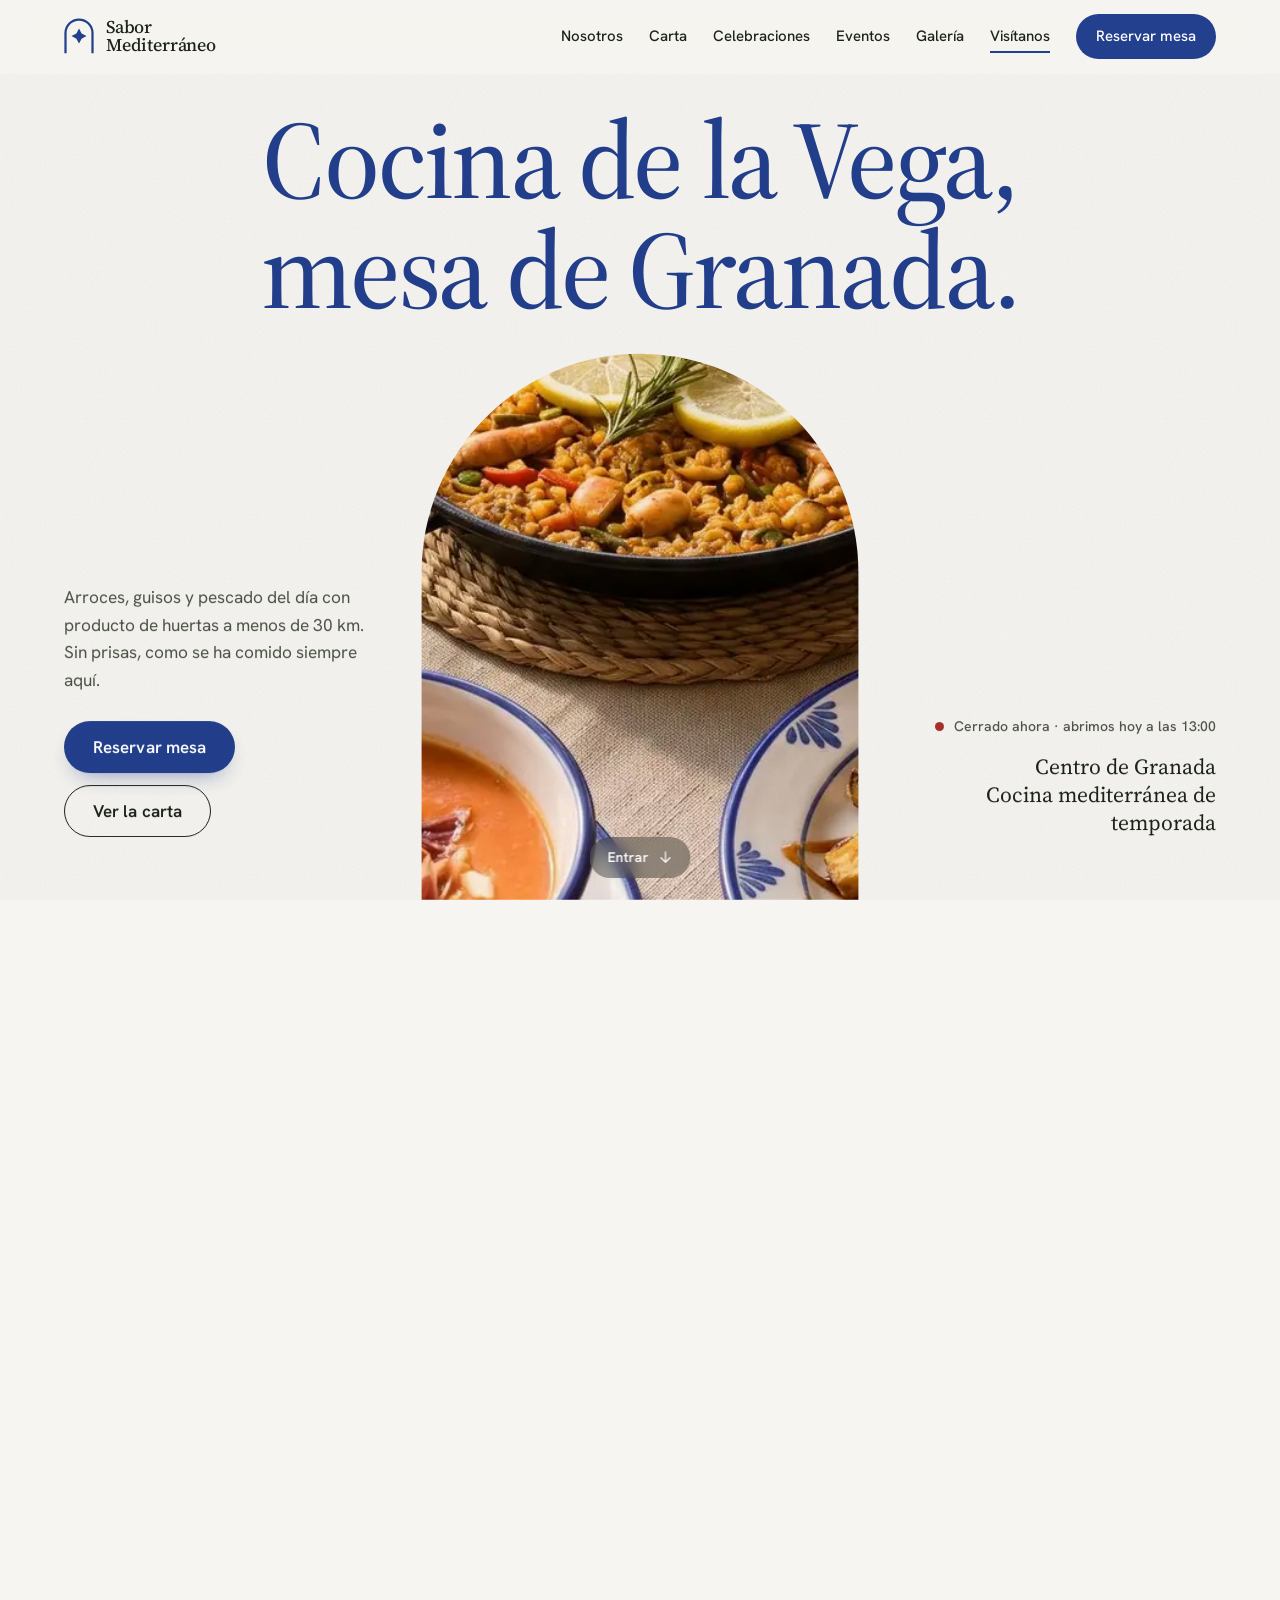
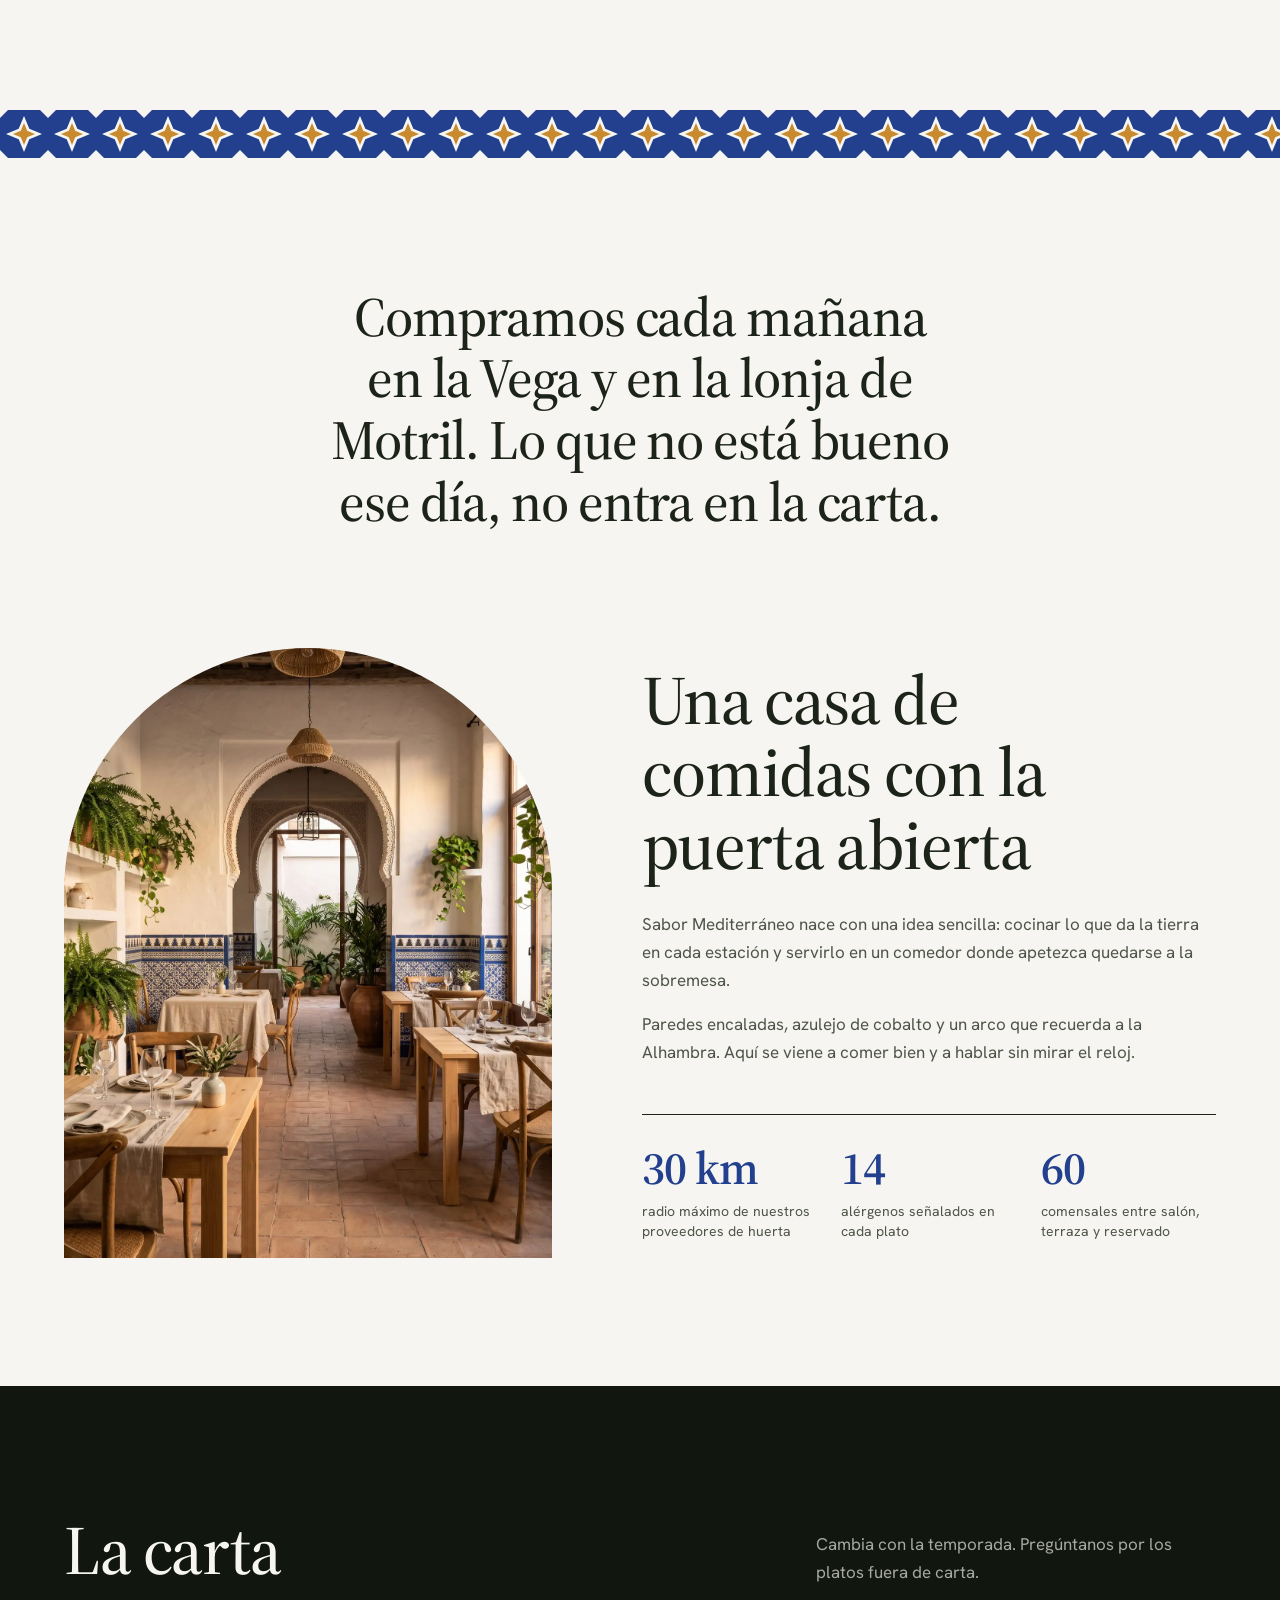
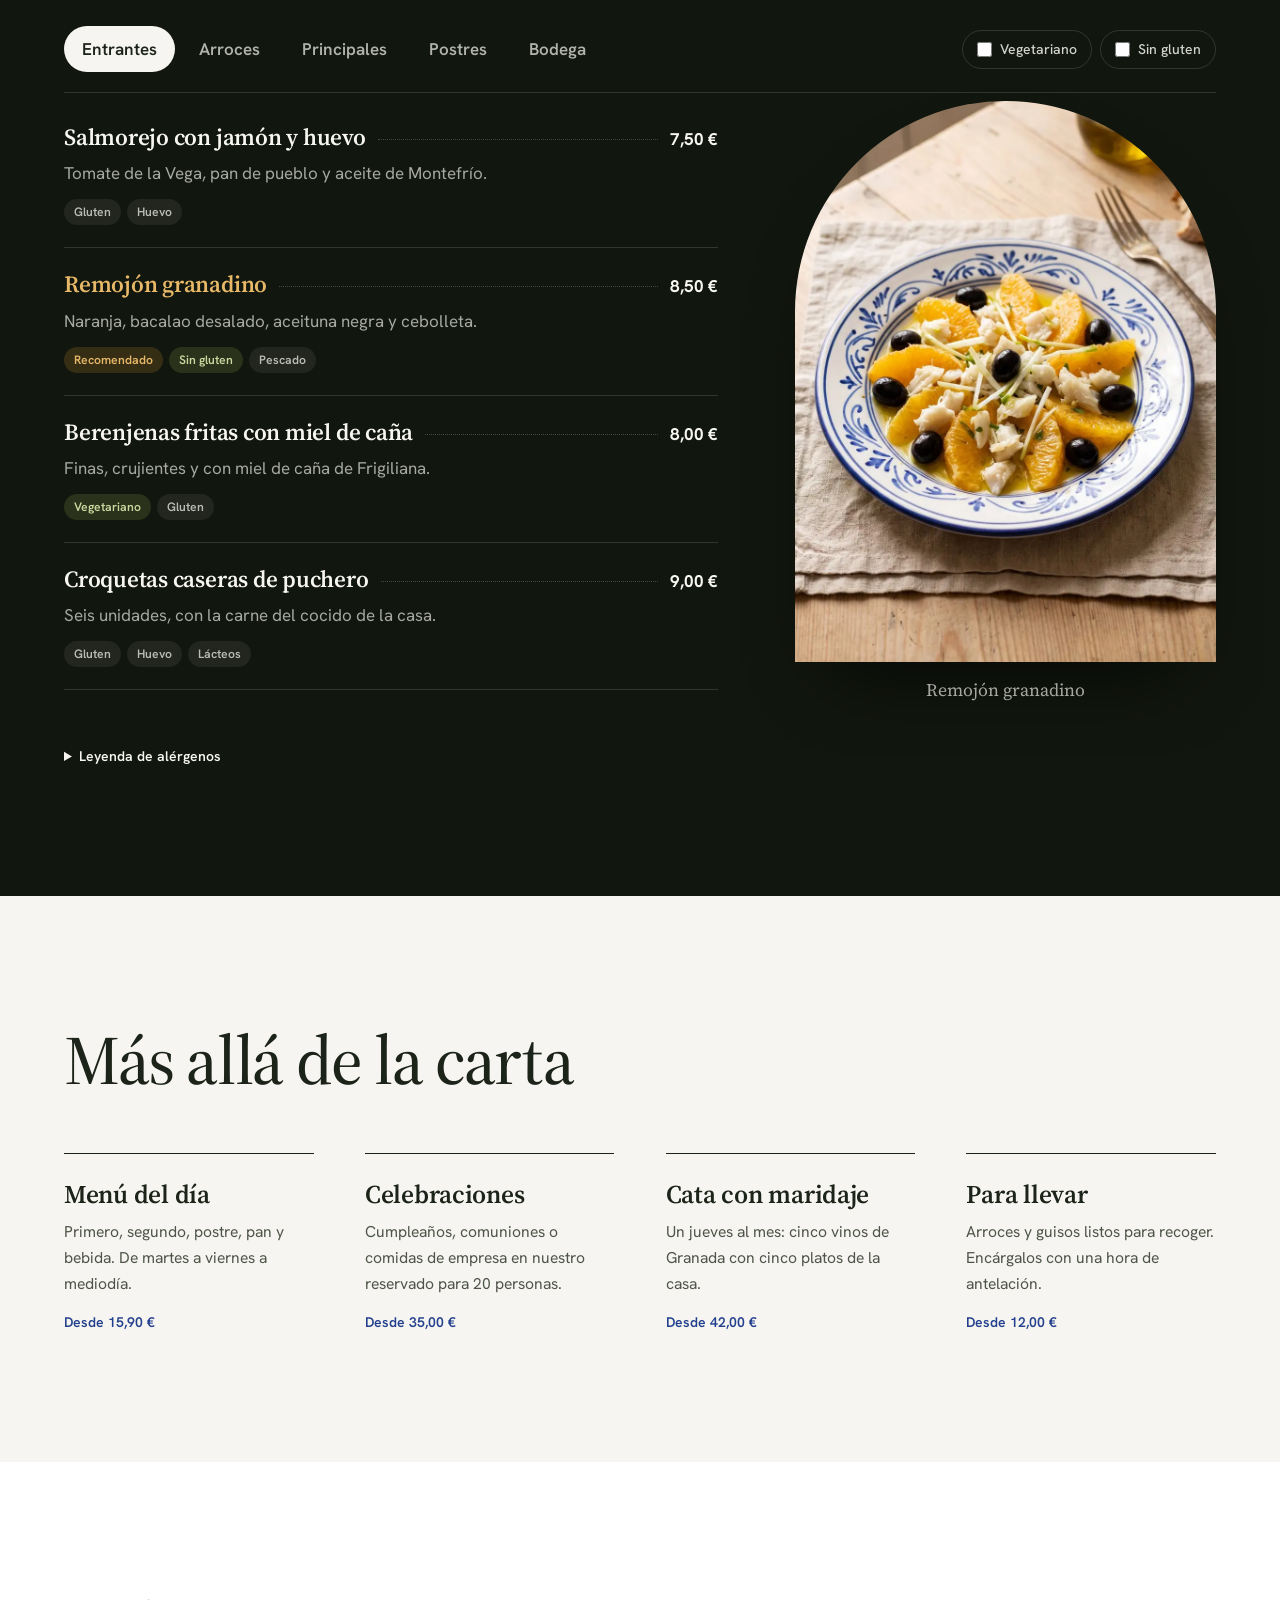
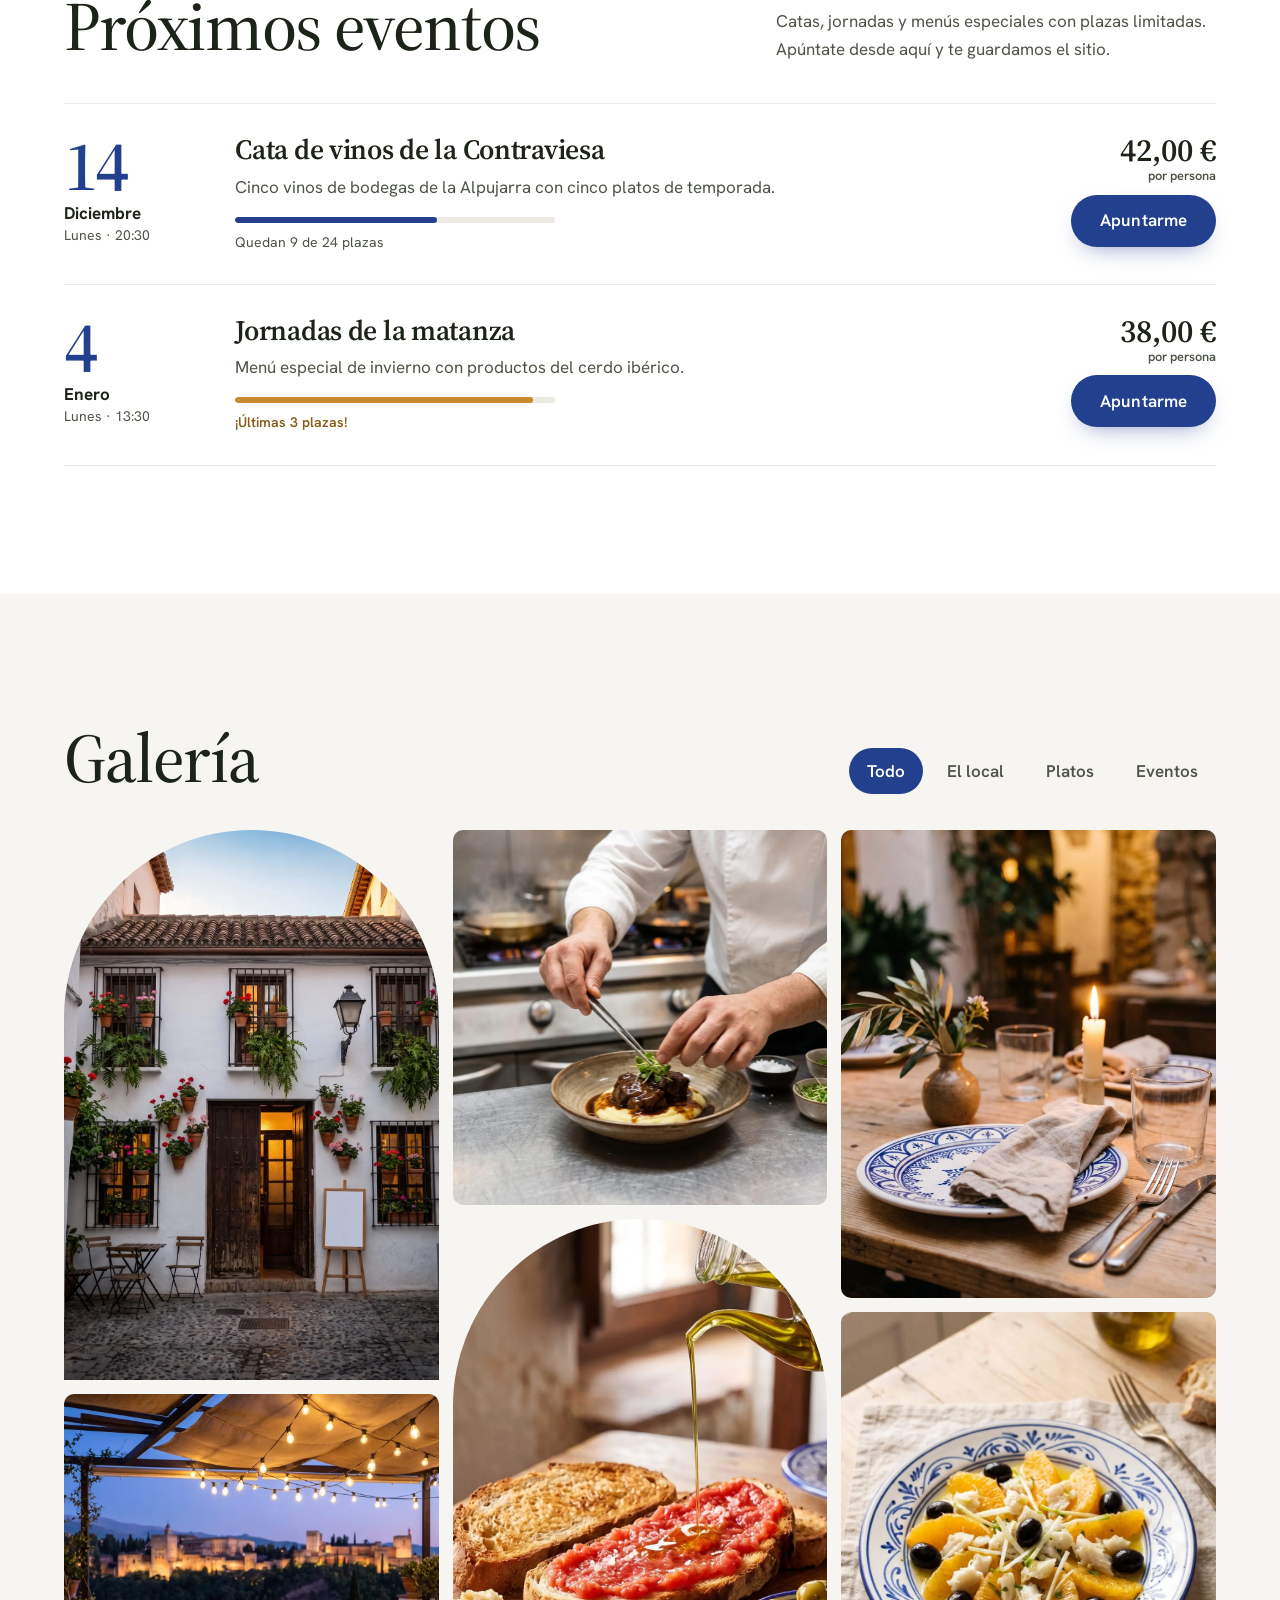
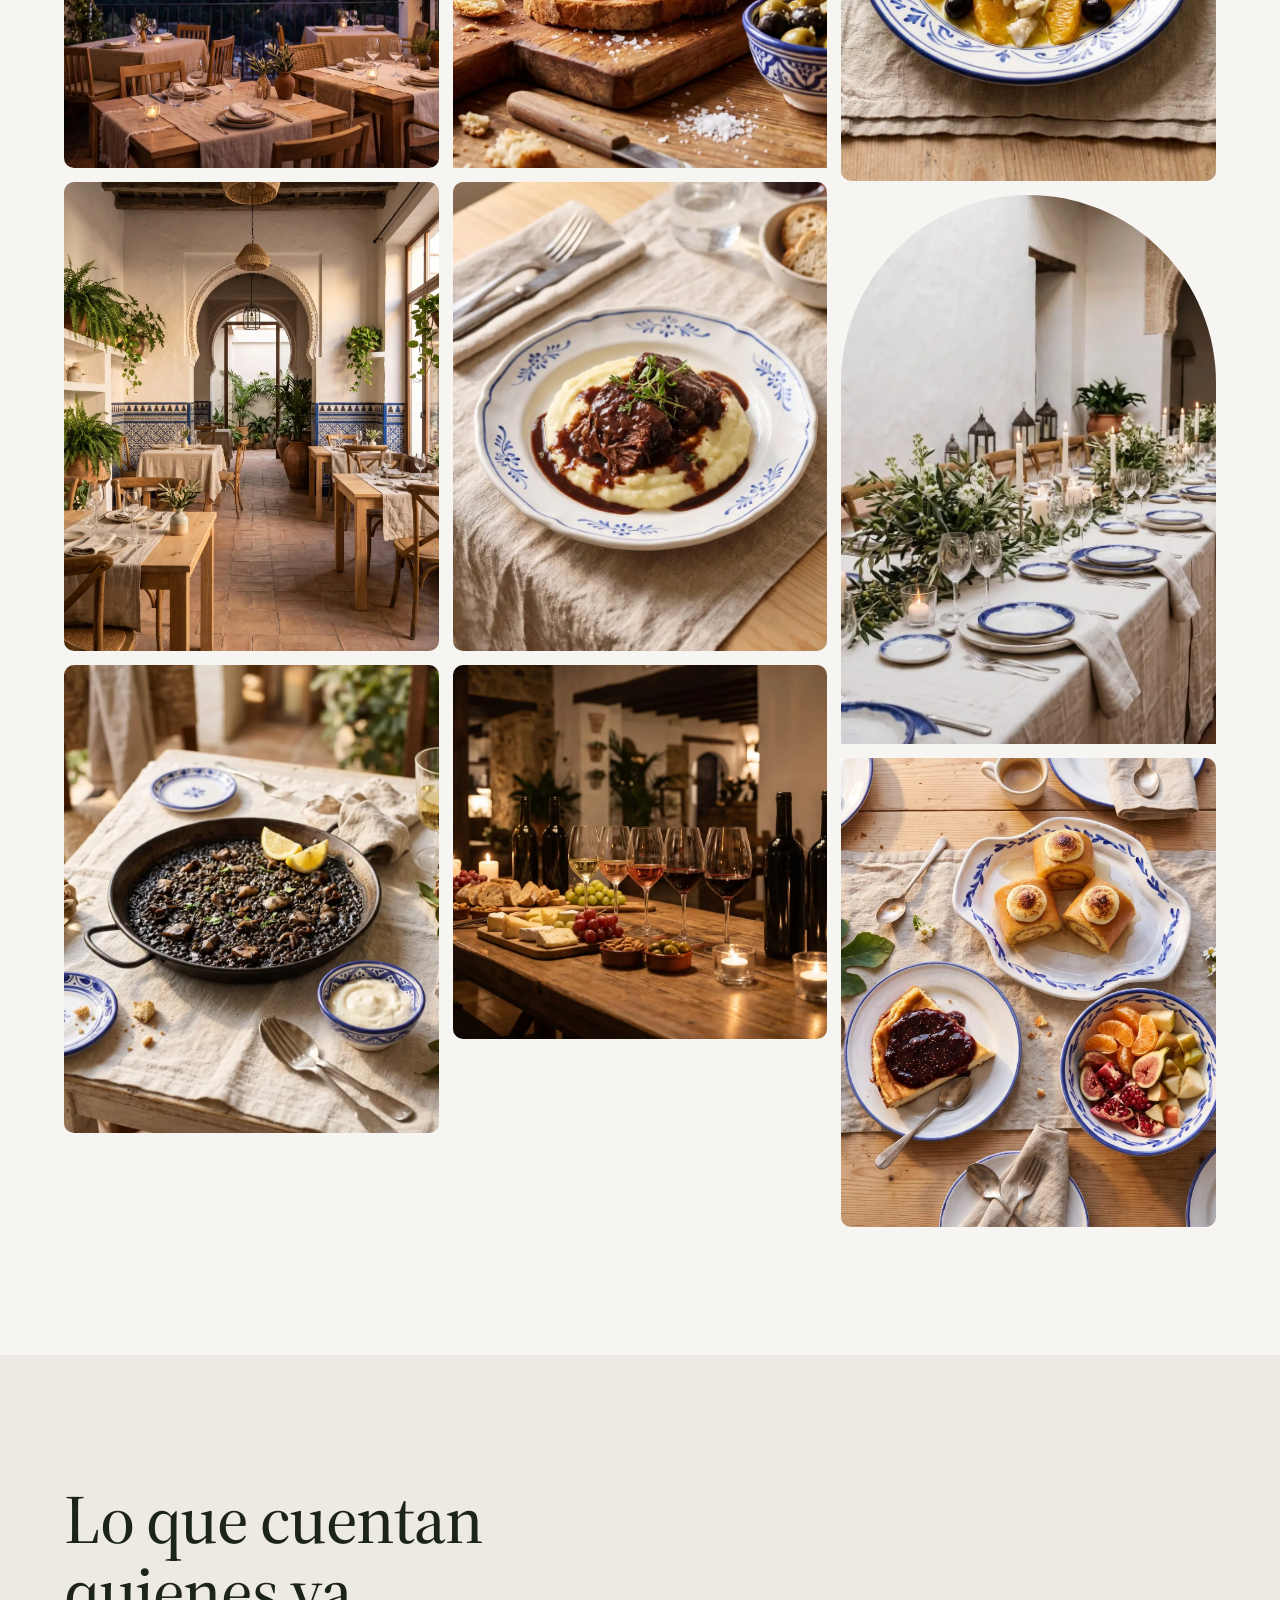
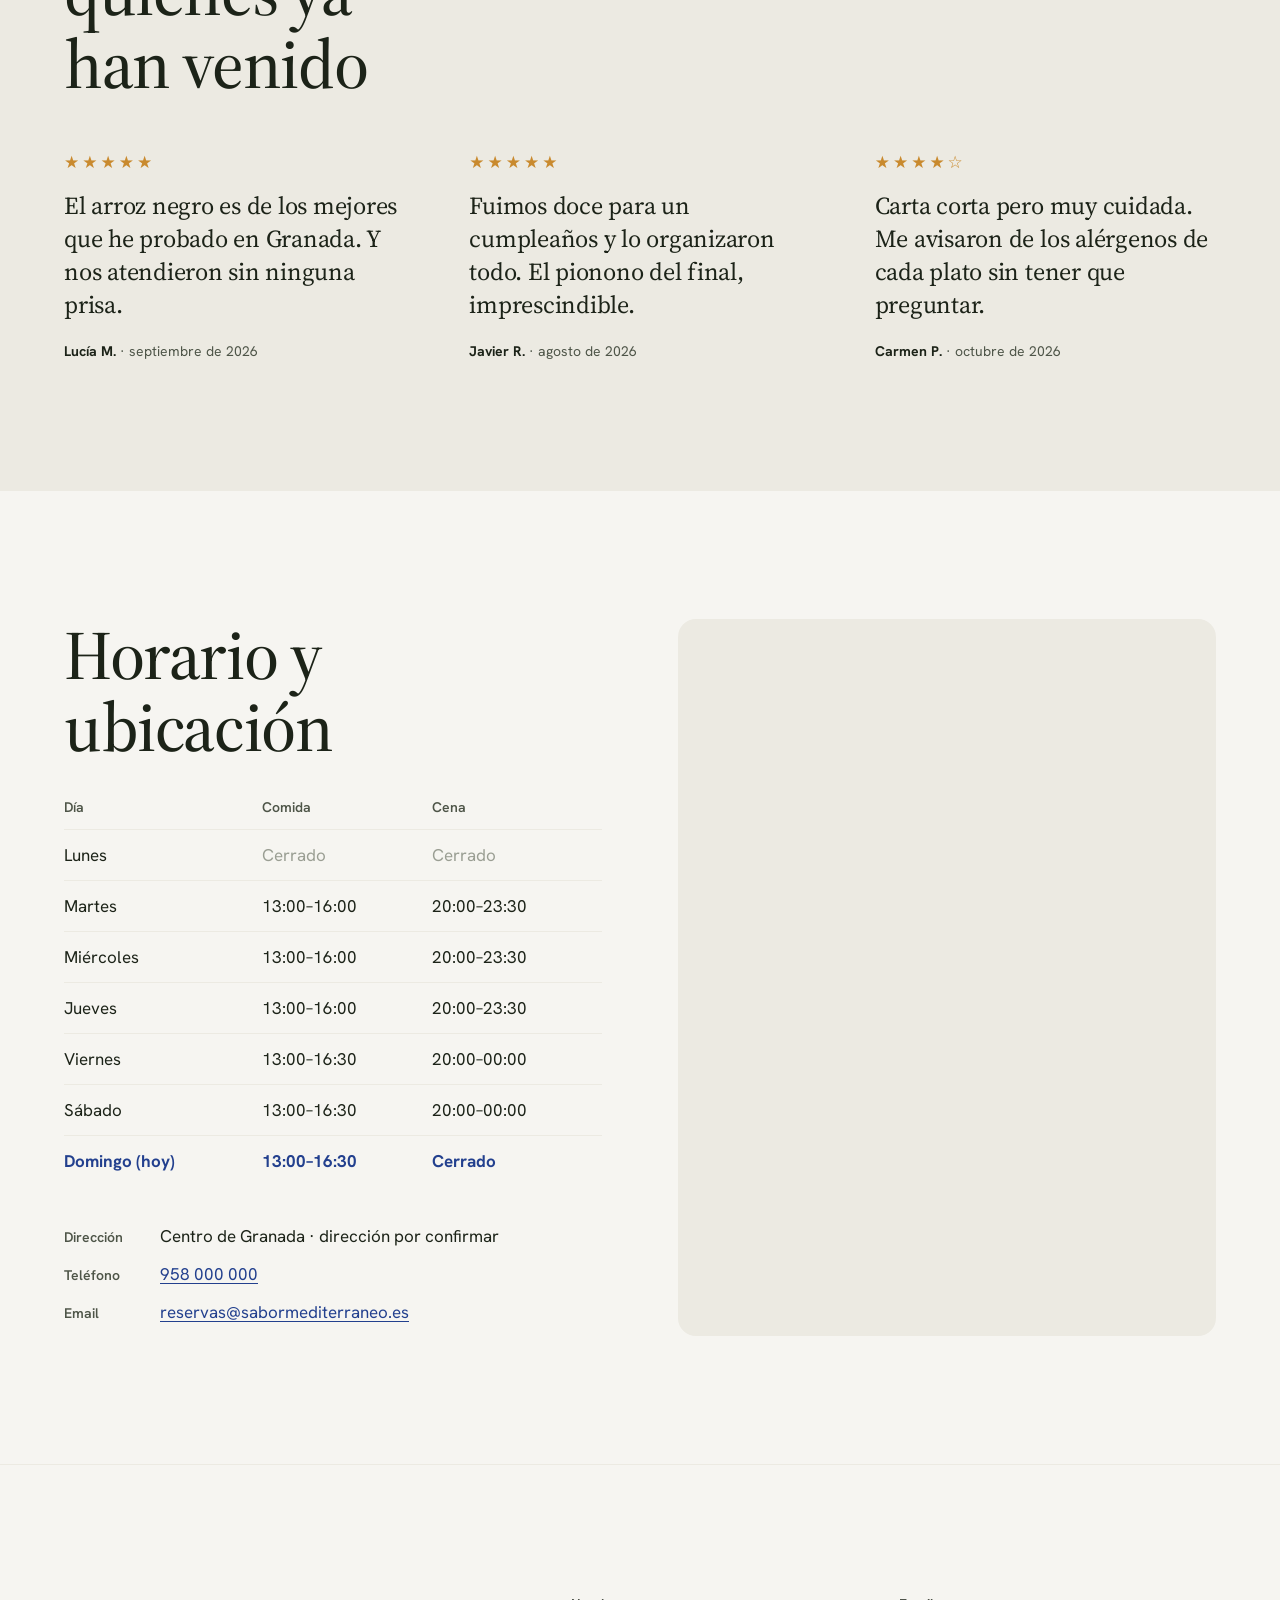
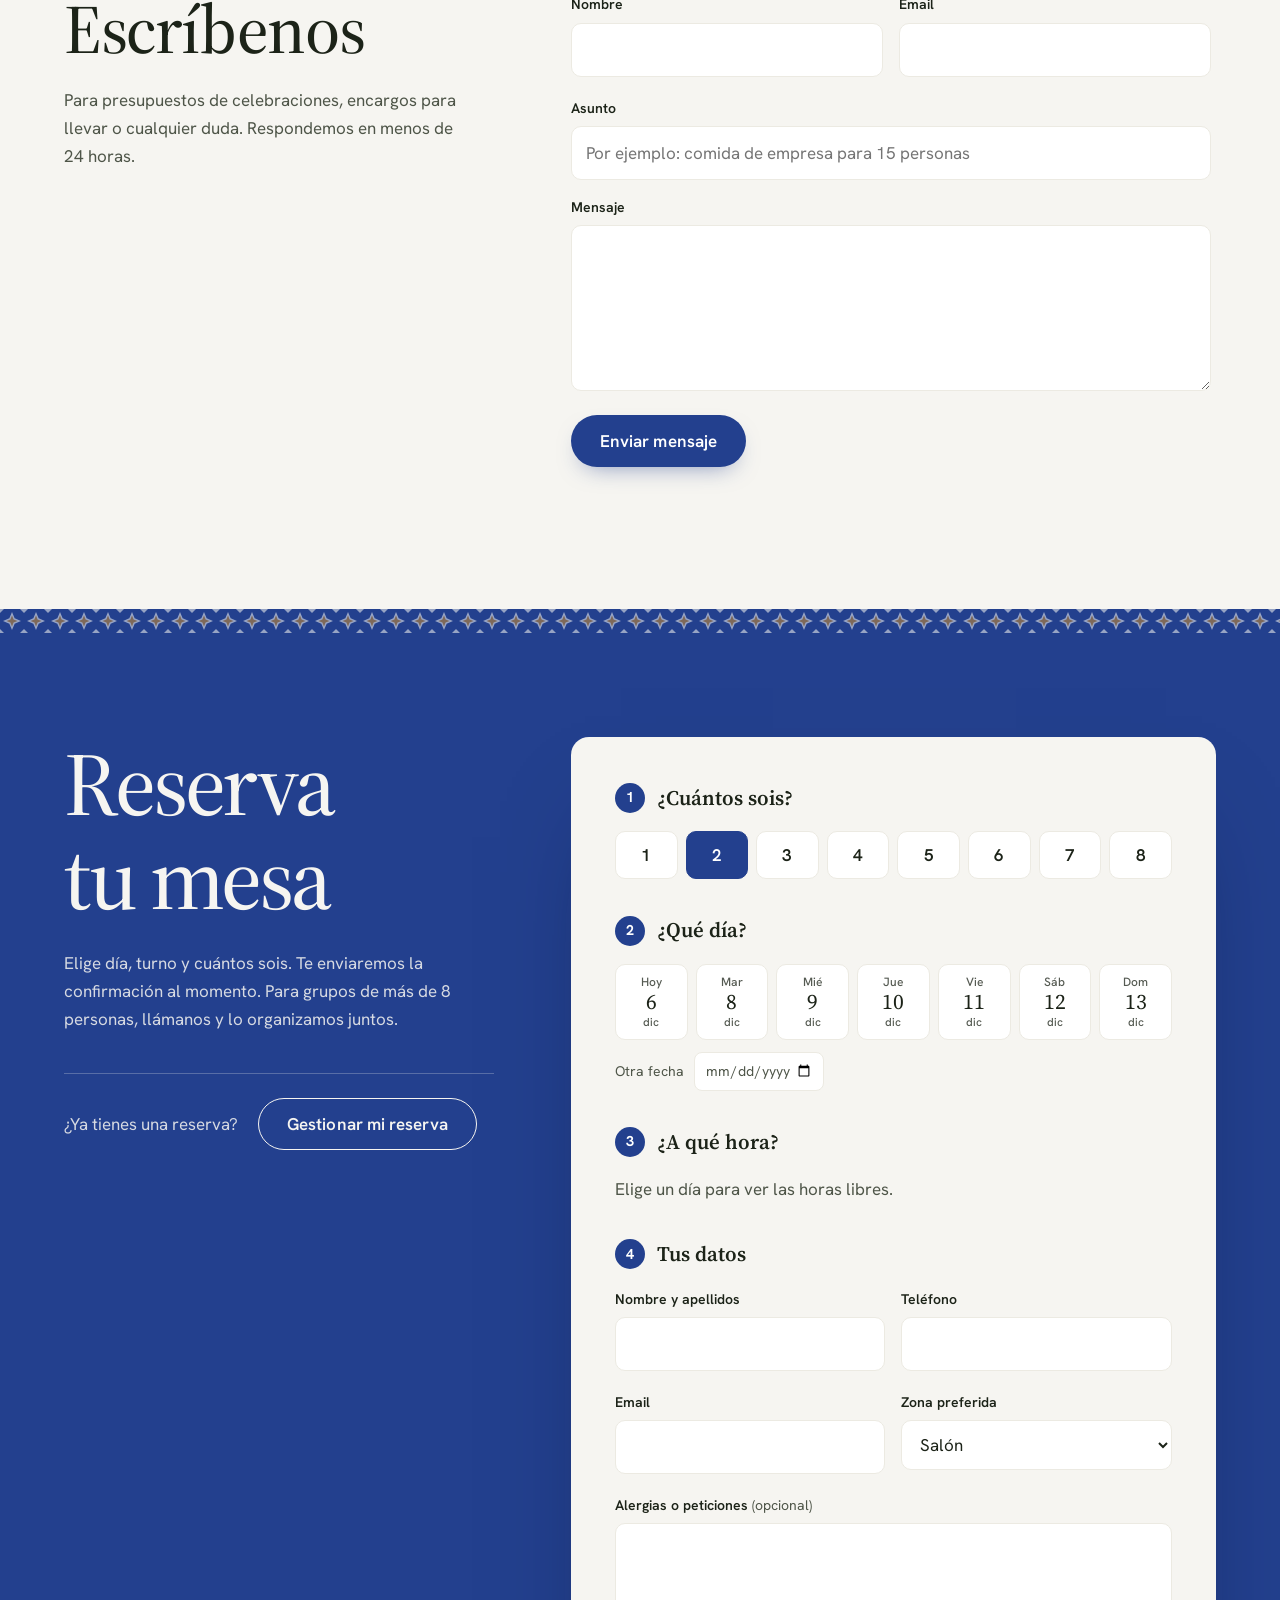
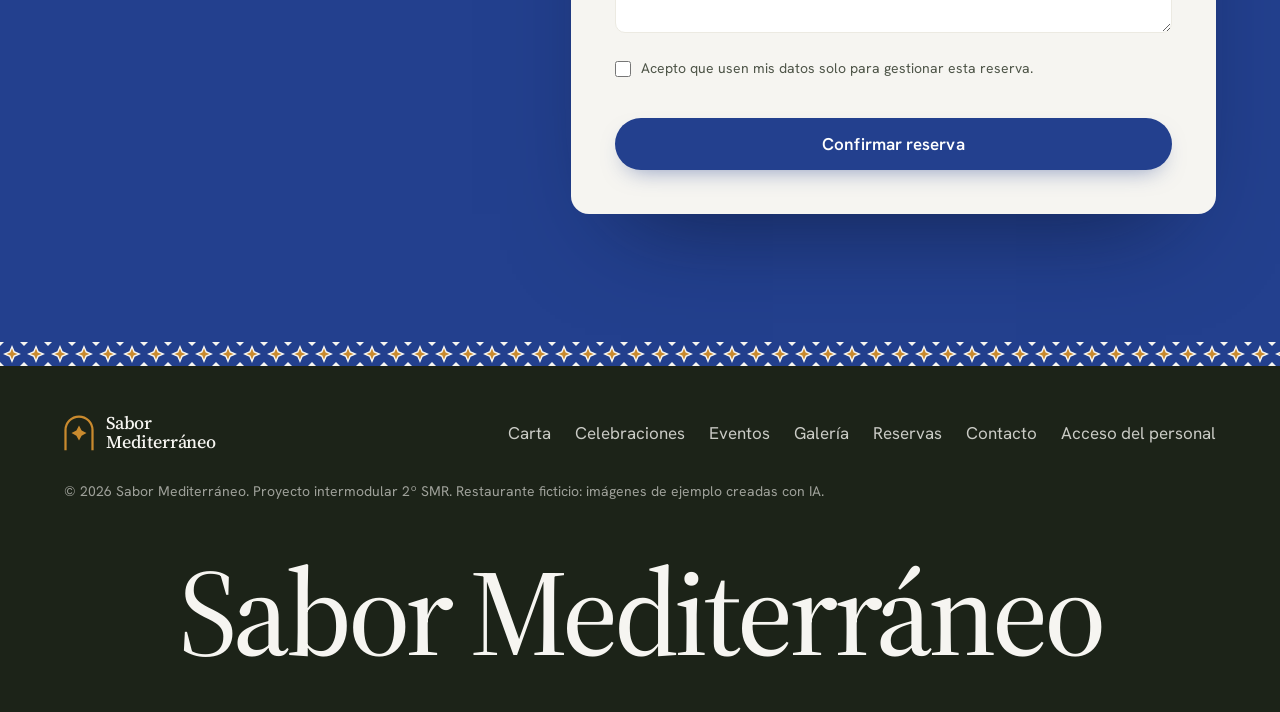
==== commit d003e6da: "Cambiar reserva y añadir al calendario - mi-reserva.php: acción «cambiar» (día, hora, personas) con " ====
--- a/index.html
+++ b/index.html
@@ -103,8 +103,8 @@
 
     <link rel="preload" href="fonts/source-serif-4.woff2" as="font" type="font/woff2" crossorigin>
 
-    <link rel="stylesheet" href="style.css?v=20261105">
-    <script src="javascript.js?v=20261105" defer></script>
+    <link rel="stylesheet" href="style.css?v=20261106">
+    <script src="javascript.js?v=20261106" defer></script>
 </head>
 <body>
 
@@ -359,7 +359,7 @@
                     </p>
                     <div class="manage-cta">
                         <p>¿Ya tienes una reserva?</p>
-                        <button type="button" class="btn btn-ghost-light" id="manage-open" aria-haspopup="dialog">Consultar o cancelar</button>
+                        <button type="button" class="btn btn-ghost-light" id="manage-open" aria-haspopup="dialog">Gestionar mi reserva</button>
                     </div>
                 </div>
 
@@ -431,8 +431,11 @@
                     <h3>Reserva confirmada</h3>
                     <p id="booking-done-text"></p>
                     <p class="code">Código de reserva <strong id="booking-code"></strong></p>
-                    <p class="small-note">Con este código y tu teléfono puedes consultar o cancelar la reserva desde «Consultar o cancelar».</p>
-                    <button type="button" class="btn btn-ghost-light" id="booking-new">Hacer otra reserva</button>
+                    <p class="small-note">Con este código y tu teléfono puedes consultar, cambiar o cancelar la reserva desde «Gestionar mi reserva».</p>
+                    <div class="done-actions">
+                        <button type="button" class="btn btn-light" id="booking-ics">Añadir a mi calendario</button>
+                        <button type="button" class="btn btn-ghost-light" id="booking-new">Hacer otra reserva</button>
+                    </div>
                 </div>
             </div>
         </section>
@@ -502,7 +505,10 @@
             <div id="event-done" hidden>
                 <h3 tabindex="-1" id="event-done-title">¡Te esperamos!</h3>
                 <p id="event-done-text"></p>
-                <button type="button" class="btn btn-primary" id="event-done-close">Cerrar</button>
+                <div class="manage-actions">
+                    <button type="button" class="btn btn-primary" id="event-ics">Añadir a mi calendario</button>
+                    <button type="button" class="btn btn-ghost" id="event-done-close">Cerrar</button>
+                </div>
             </div>
         </dialog>
 
@@ -538,8 +544,10 @@
                 <p class="manage-note" id="manage-note"></p>
 
                 <div class="manage-actions" id="manage-actions">
+                    <button type="button" class="btn btn-primary" id="manage-change">Cambiar día u hora</button>
+                    <button type="button" class="btn btn-ghost" id="manage-ics">Añadir al calendario</button>
                     <button type="button" class="btn btn-danger" id="manage-cancel">Cancelar reserva</button>
-                    <button type="button" class="btn btn-ghost" id="manage-back">Buscar otra reserva</button>
+                    <button type="button" class="btn btn-link" id="manage-back">Buscar otra reserva</button>
                 </div>
 
                 <div class="manage-confirm" id="manage-confirm" hidden>
@@ -548,6 +556,34 @@
                         <button type="button" class="btn btn-danger" id="manage-cancel-yes">Sí, cancelar reserva</button>
                         <button type="button" class="btn btn-ghost" id="manage-cancel-no">No, mantenerla</button>
                     </div>
+                </div>
+            </div>
+
+            <!-- Cambiar la reserva: se busca mesa nueva; si no hay, sigue la de antes -->
+            <div id="manage-edit" hidden>
+                <h3 id="manage-edit-title" tabindex="-1">Cambiar la reserva</h3>
+                <p class="manage-lead">Elige el nuevo día, la hora o las personas. Si no queda mesa, tu reserva se queda como estaba.</p>
+                <div class="field-row">
+                    <div class="field">
+                        <label for="c-personas">Personas</label>
+                        <select id="c-personas"></select>
+                        <p class="field-error" data-for="c-personas"></p>
+                    </div>
+                    <div class="field">
+                        <label for="c-fecha">Día</label>
+                        <input type="date" id="c-fecha" required>
+                        <p class="field-error" data-for="c-fecha"></p>
+                    </div>
+                </div>
+                <div class="field">
+                    <span class="field-label" id="c-hora-label">Hora</span>
+                    <div class="change-slots" id="c-slots" aria-labelledby="c-hora-label"></div>
+                    <p class="field-error" data-for="c-hora"></p>
+                </div>
+                <p class="manage-error" id="c-error" role="alert"></p>
+                <div class="manage-actions">
+                    <button type="button" class="btn btn-primary" id="c-save" disabled>Guardar cambios</button>
+                    <button type="button" class="btn btn-ghost" id="c-back">Volver</button>
                 </div>
             </div>
         </dialog>
--- a/style.css
+++ b/style.css
@@ -782,3 +782,16 @@
 
 /* El mapa, en rectángulo redondeado: en forma de arco se perdía información */
 .visit-map { border-radius: 18px; }
+
+/* ---------- Cambiar reserva y añadir al calendario ---------- */
+.btn-light { background: var(--cal); color: var(--anil-oscuro); }
+.btn-light:hover { background: var(--blanco); }
+.btn-link { background: none; border-color: transparent; padding: 0 12px; color: var(--tinta-2); text-decoration: underline; text-underline-offset: 3px; }
+.btn-link:hover { color: var(--tinta); }
+.done-actions { display: flex; flex-wrap: wrap; gap: 12px; justify-content: center; }
+.field-label { display: block; font-weight: 600; font-size: var(--t-sm); margin-bottom: 6px; }
+.change-slots { min-height: 48px; }
+.change-slots .slots-group + .slots-group { margin-top: 12px; }
+.change-slots .slots-group h4 { margin-bottom: 6px; }
+.change-slots .opt { min-height: 40px; }
+#manage-edit .manage-actions { margin-top: 8px; }
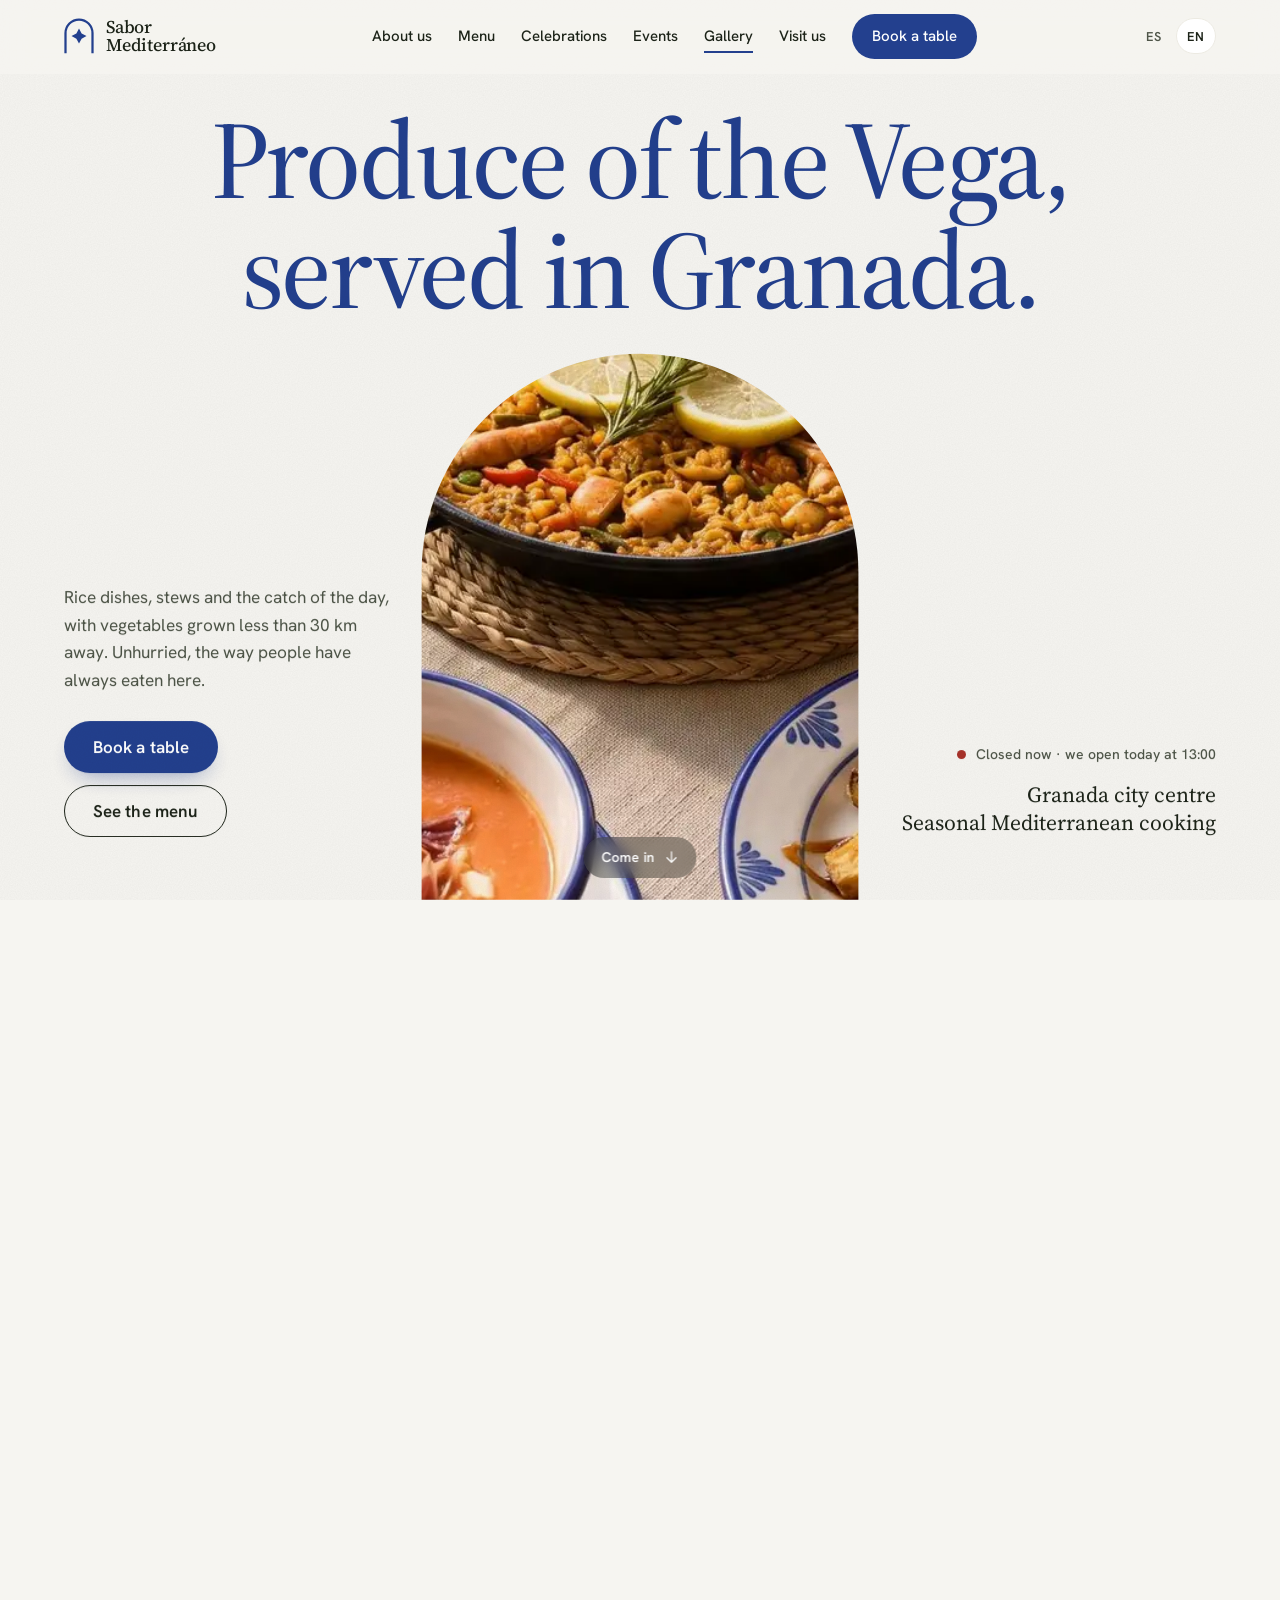
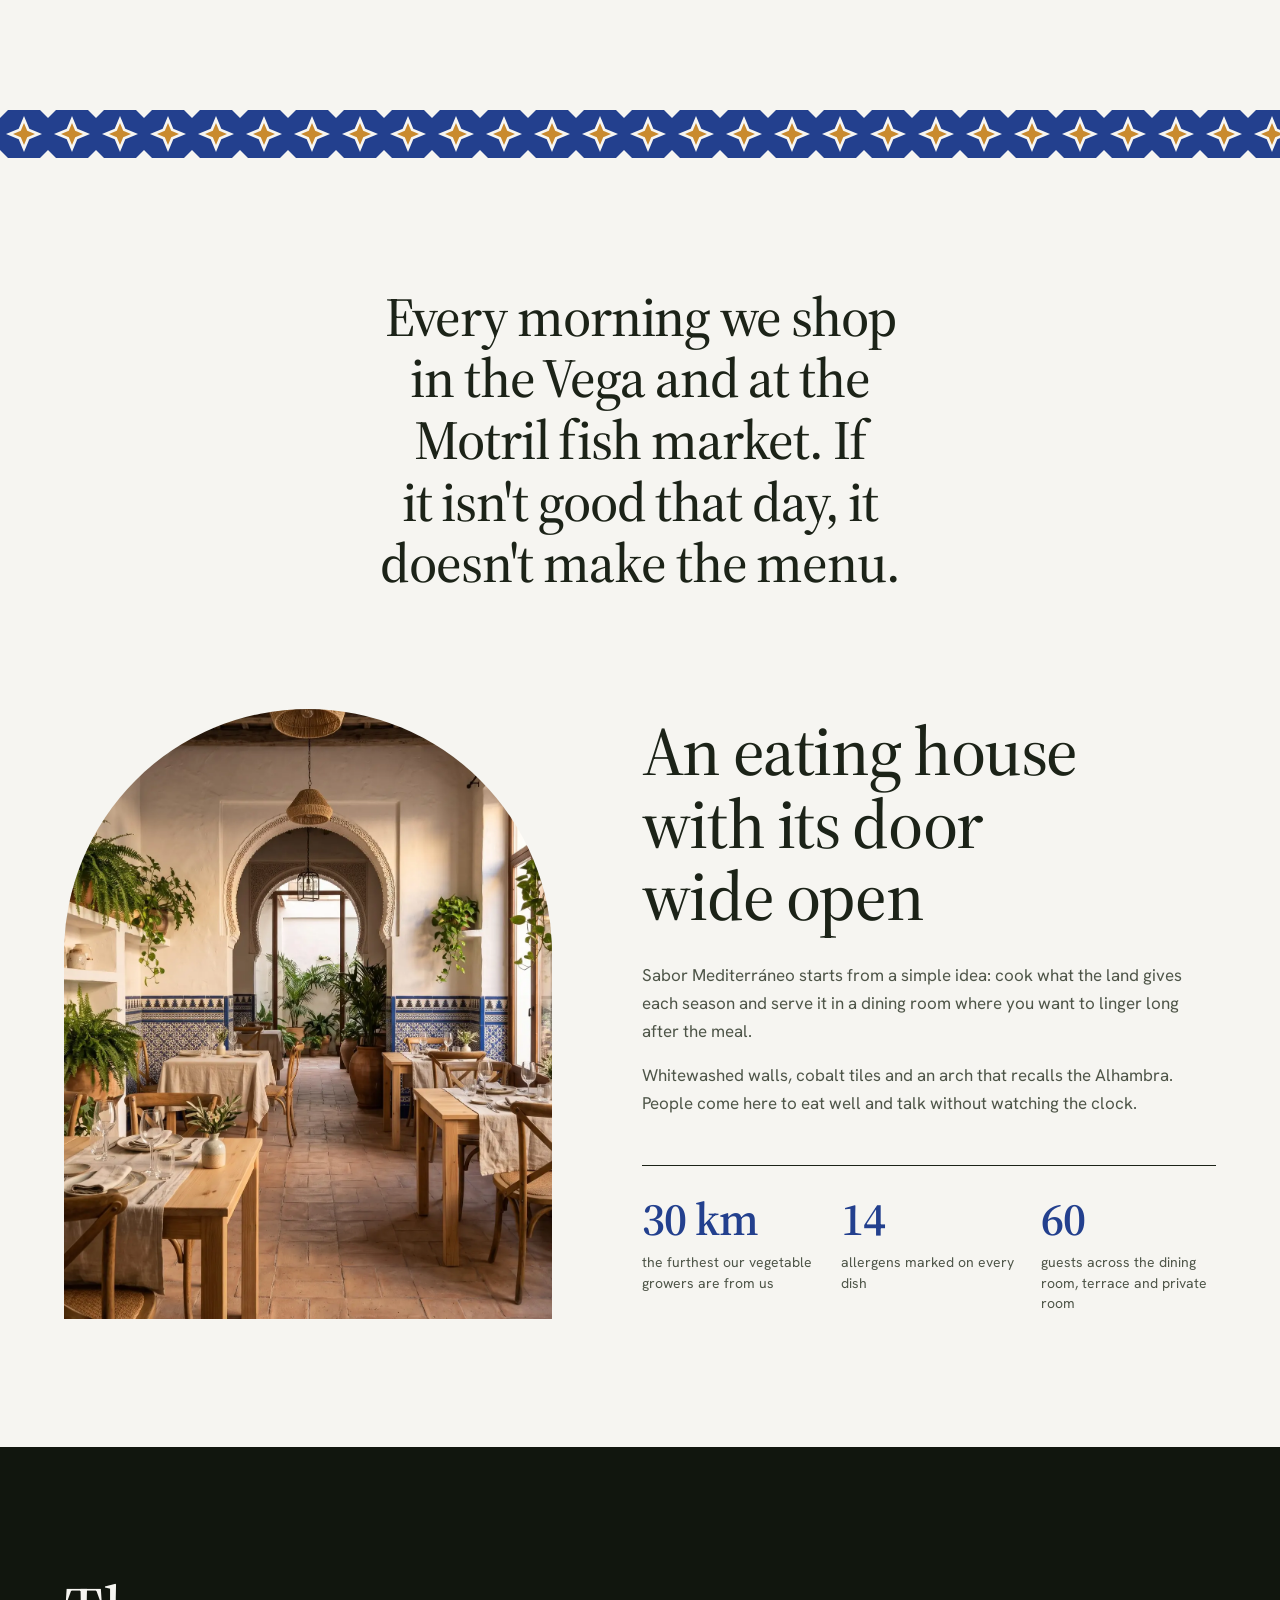
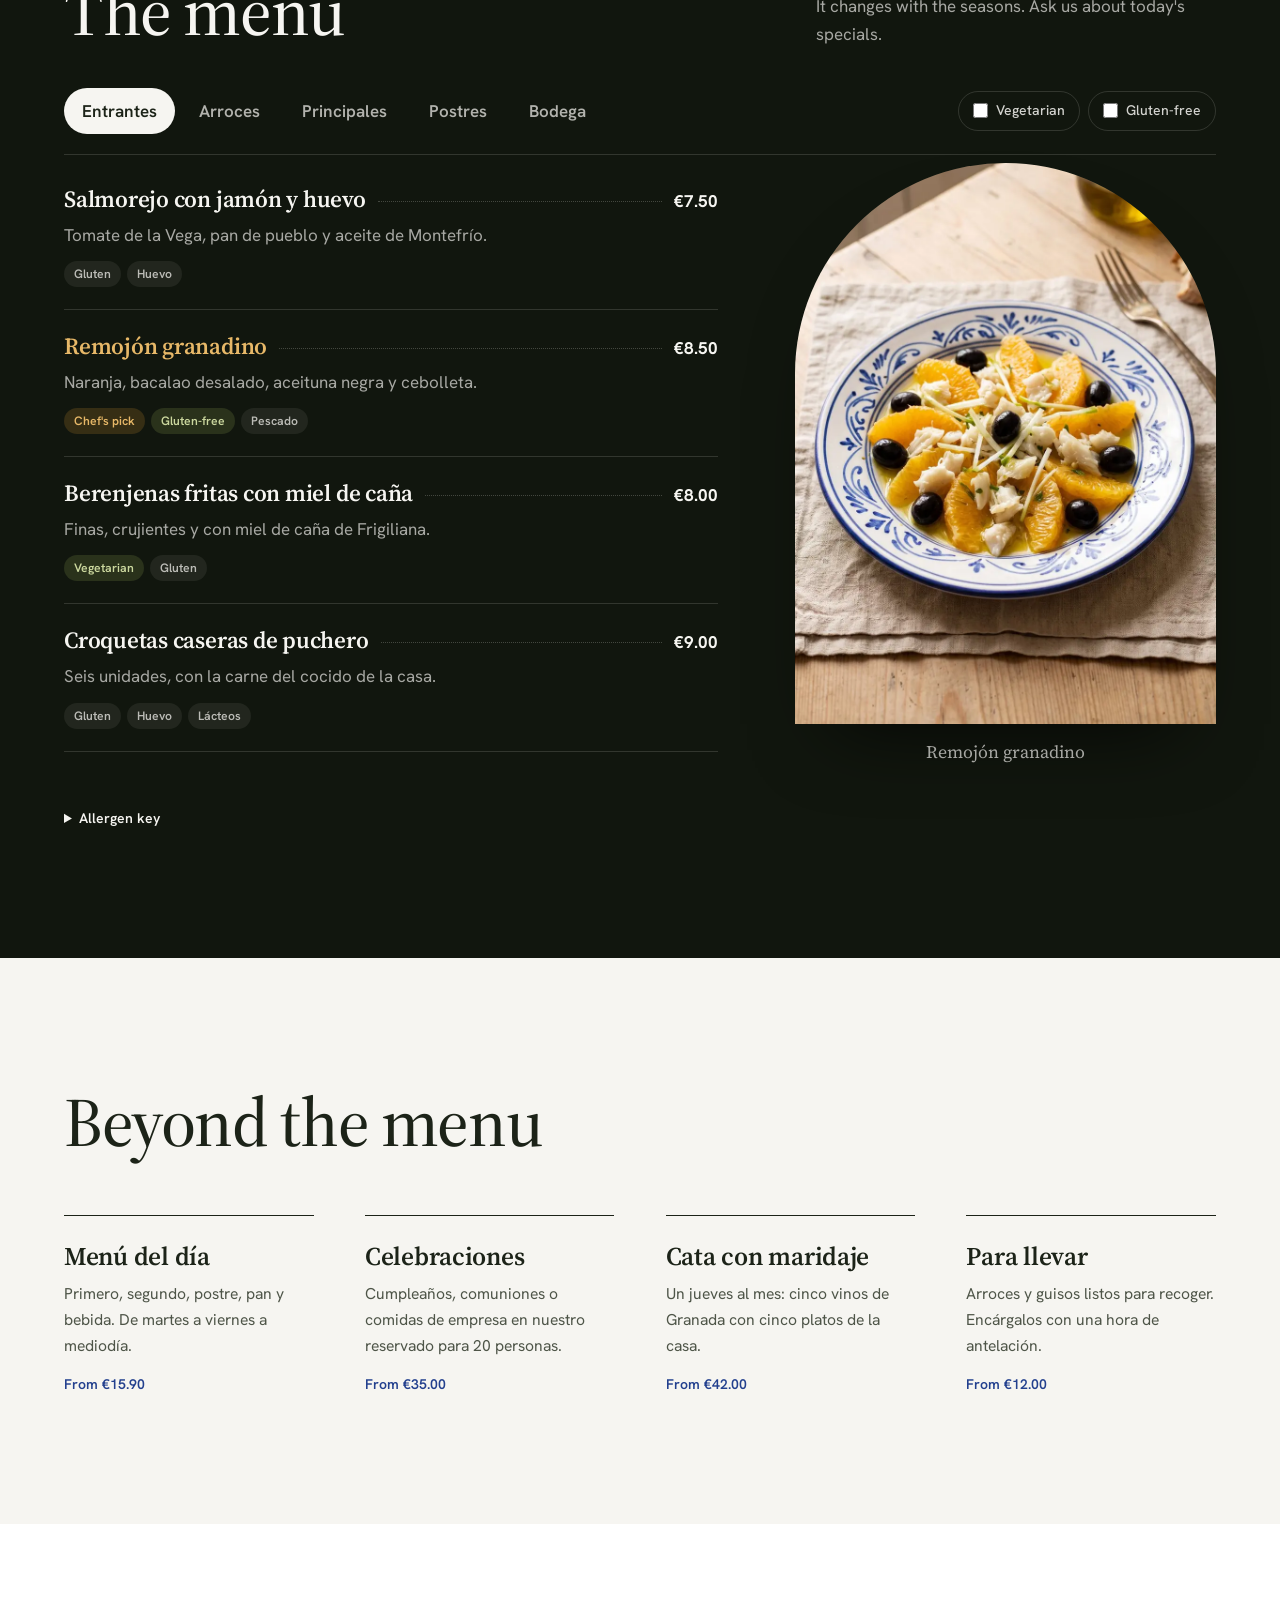
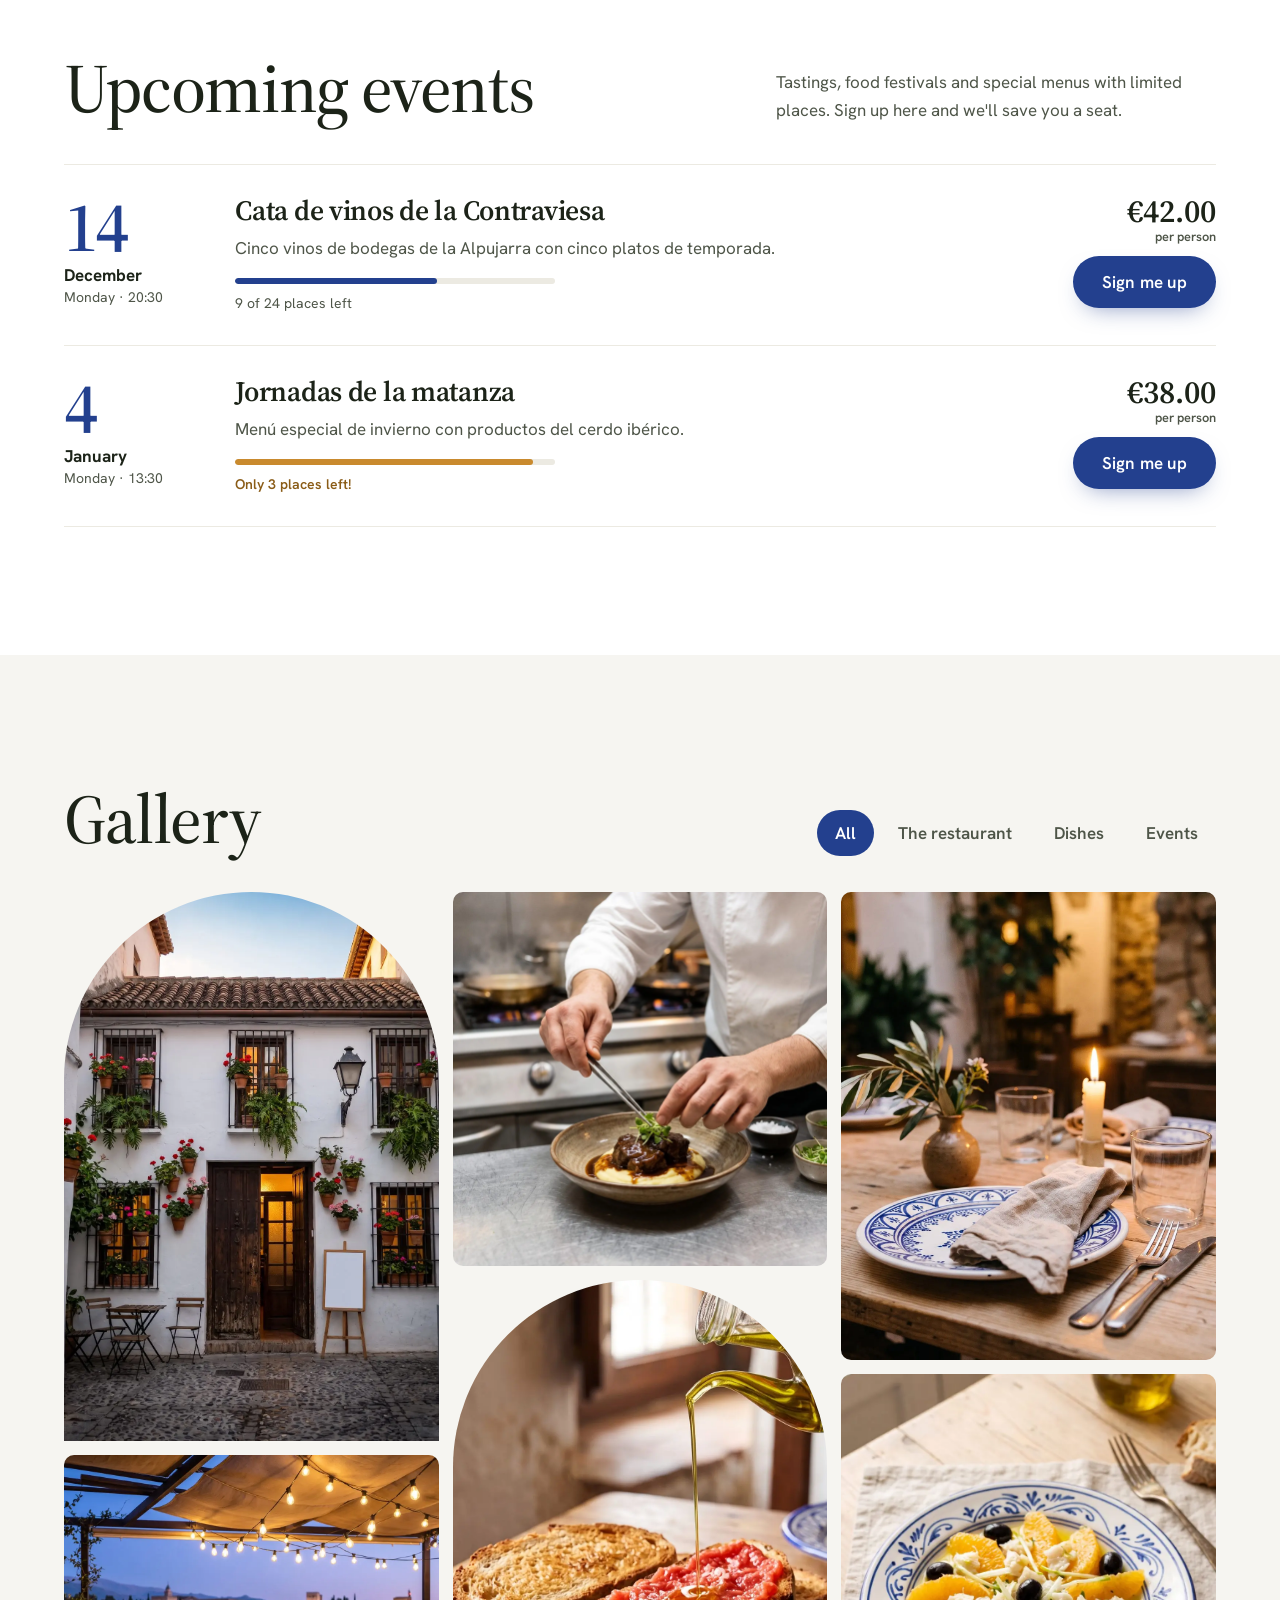
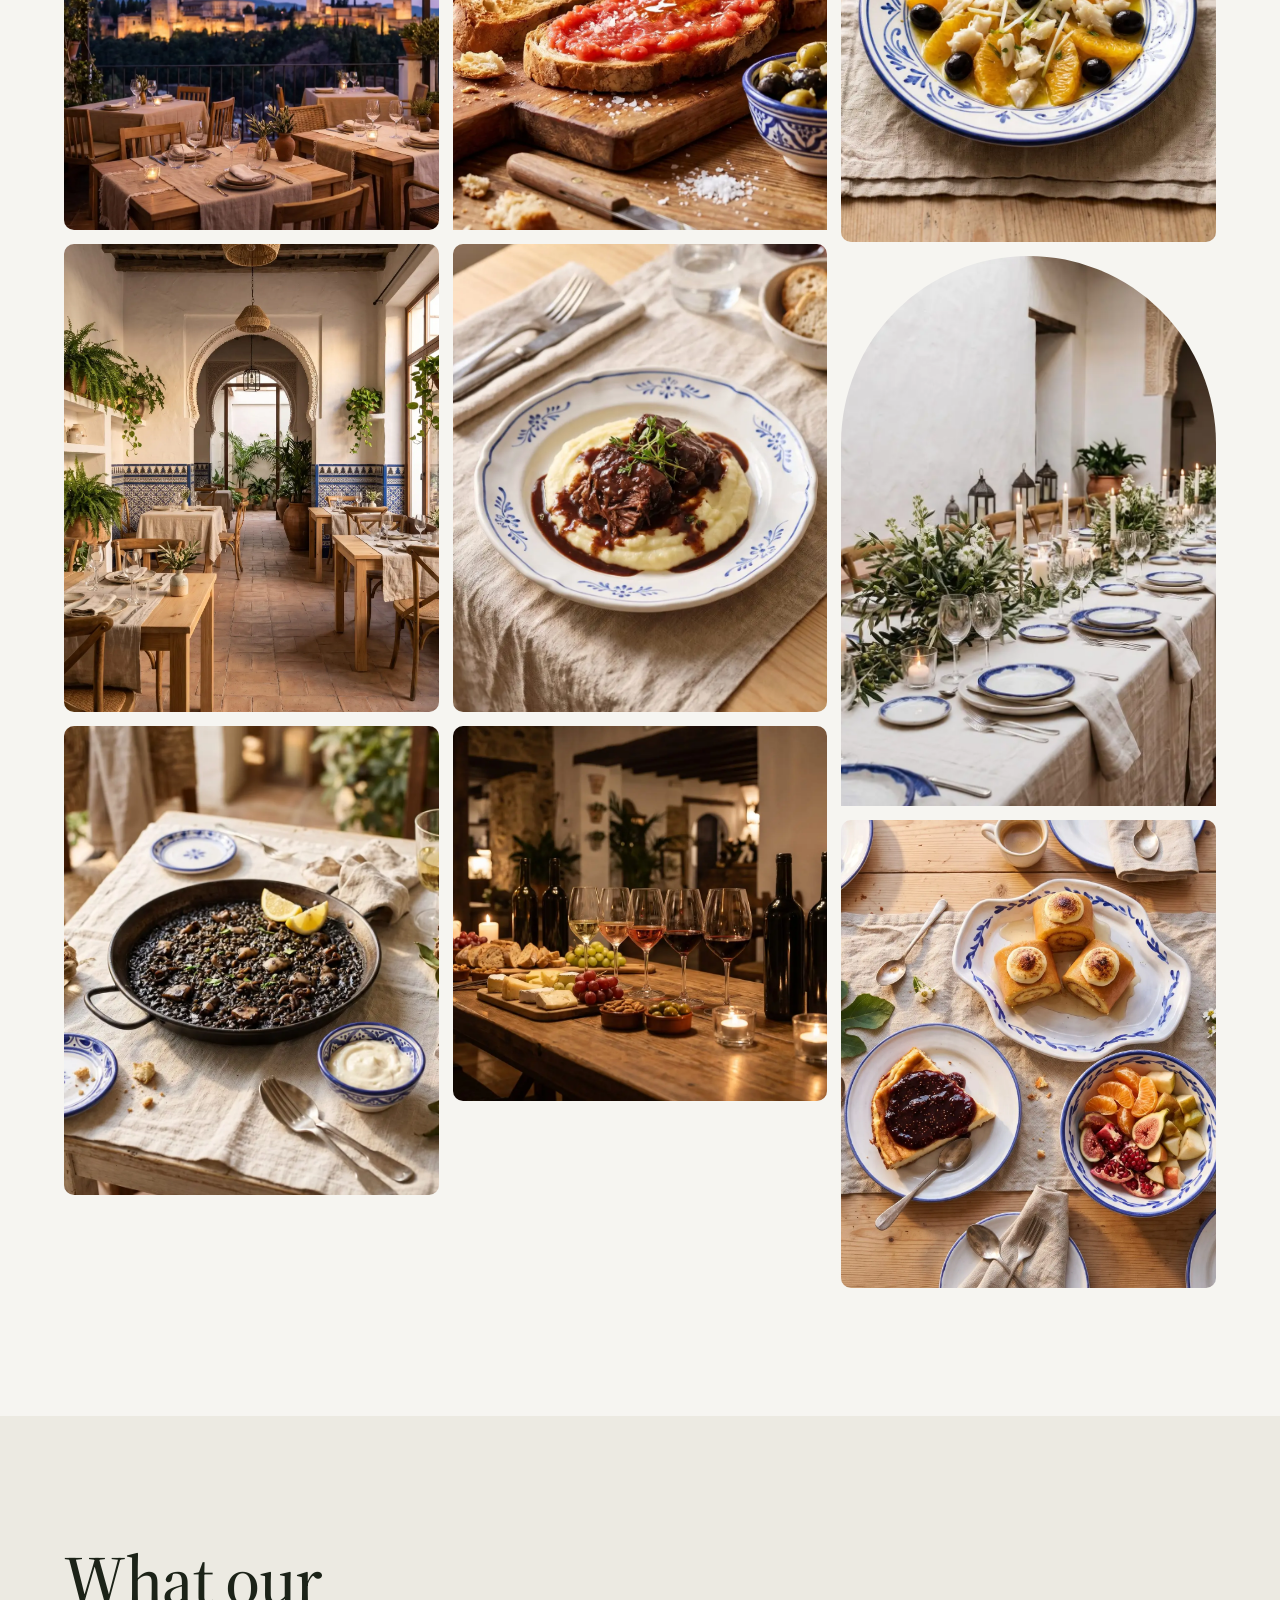
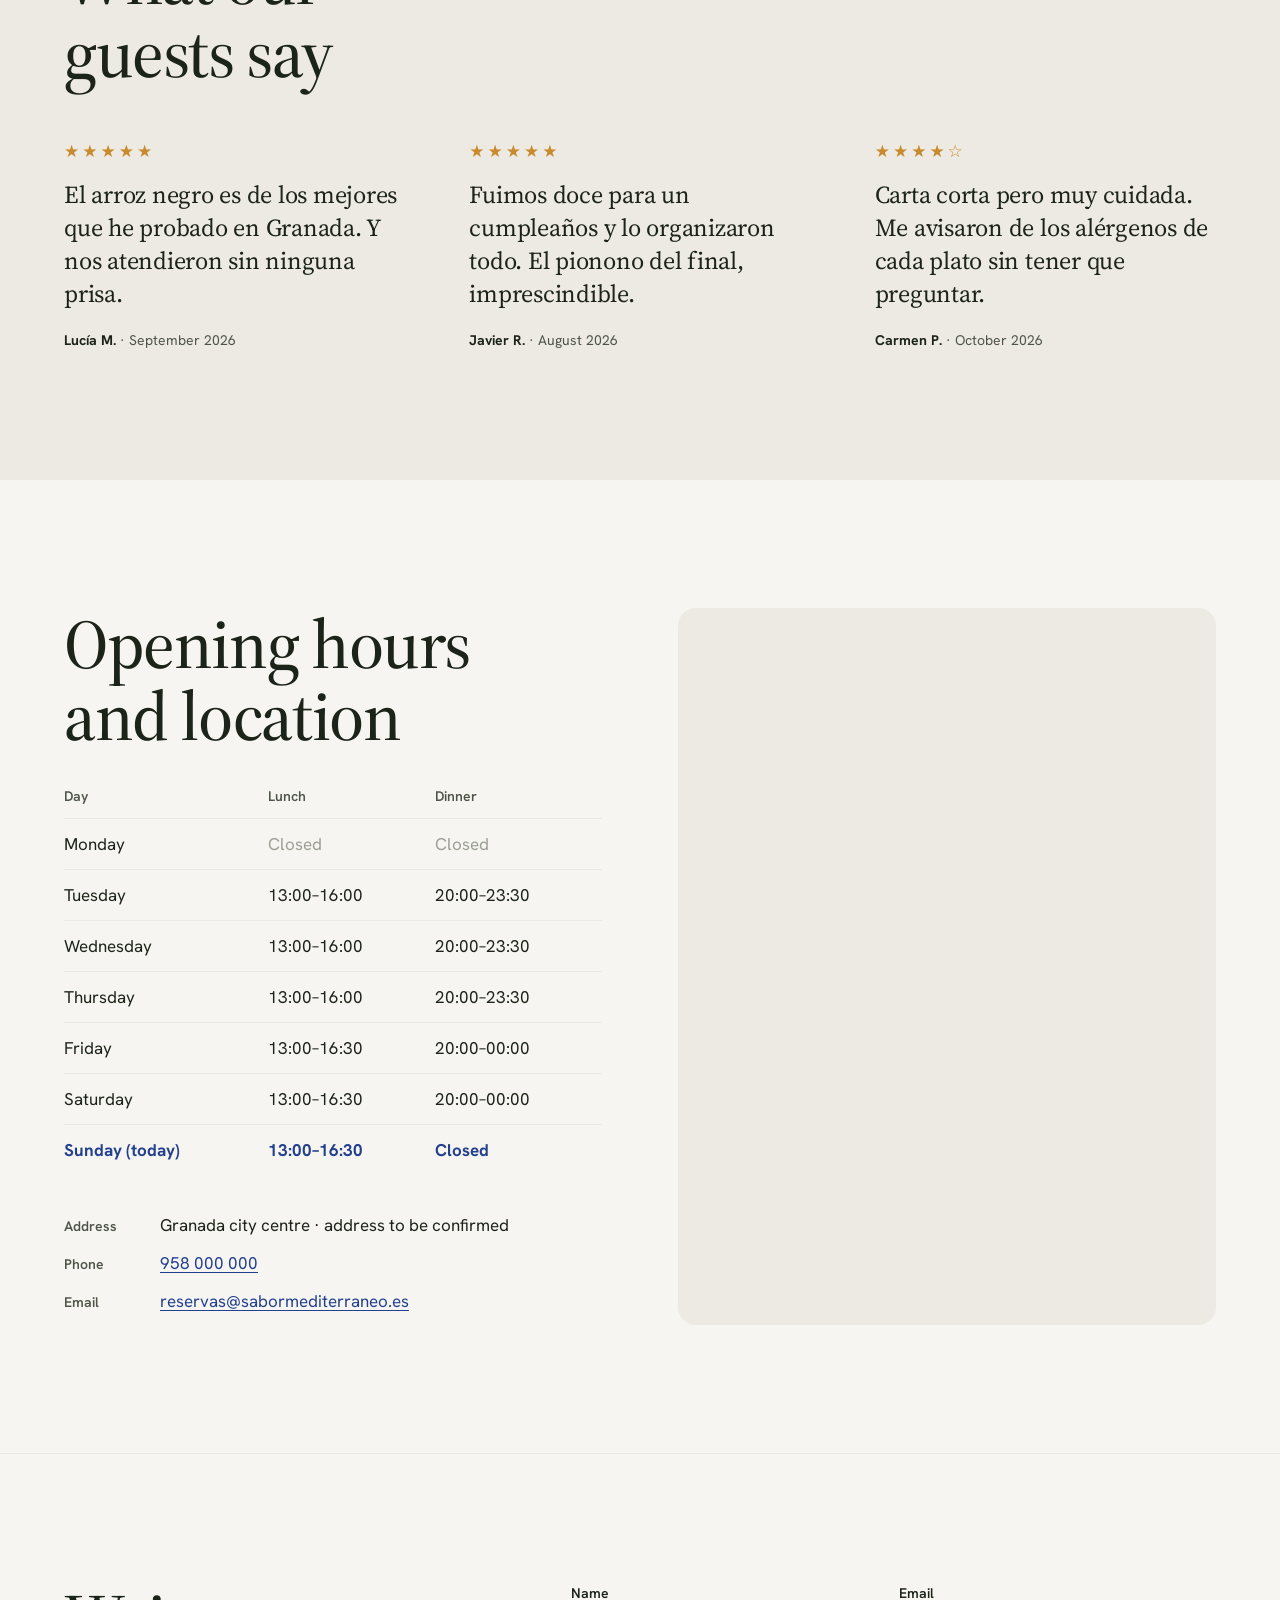
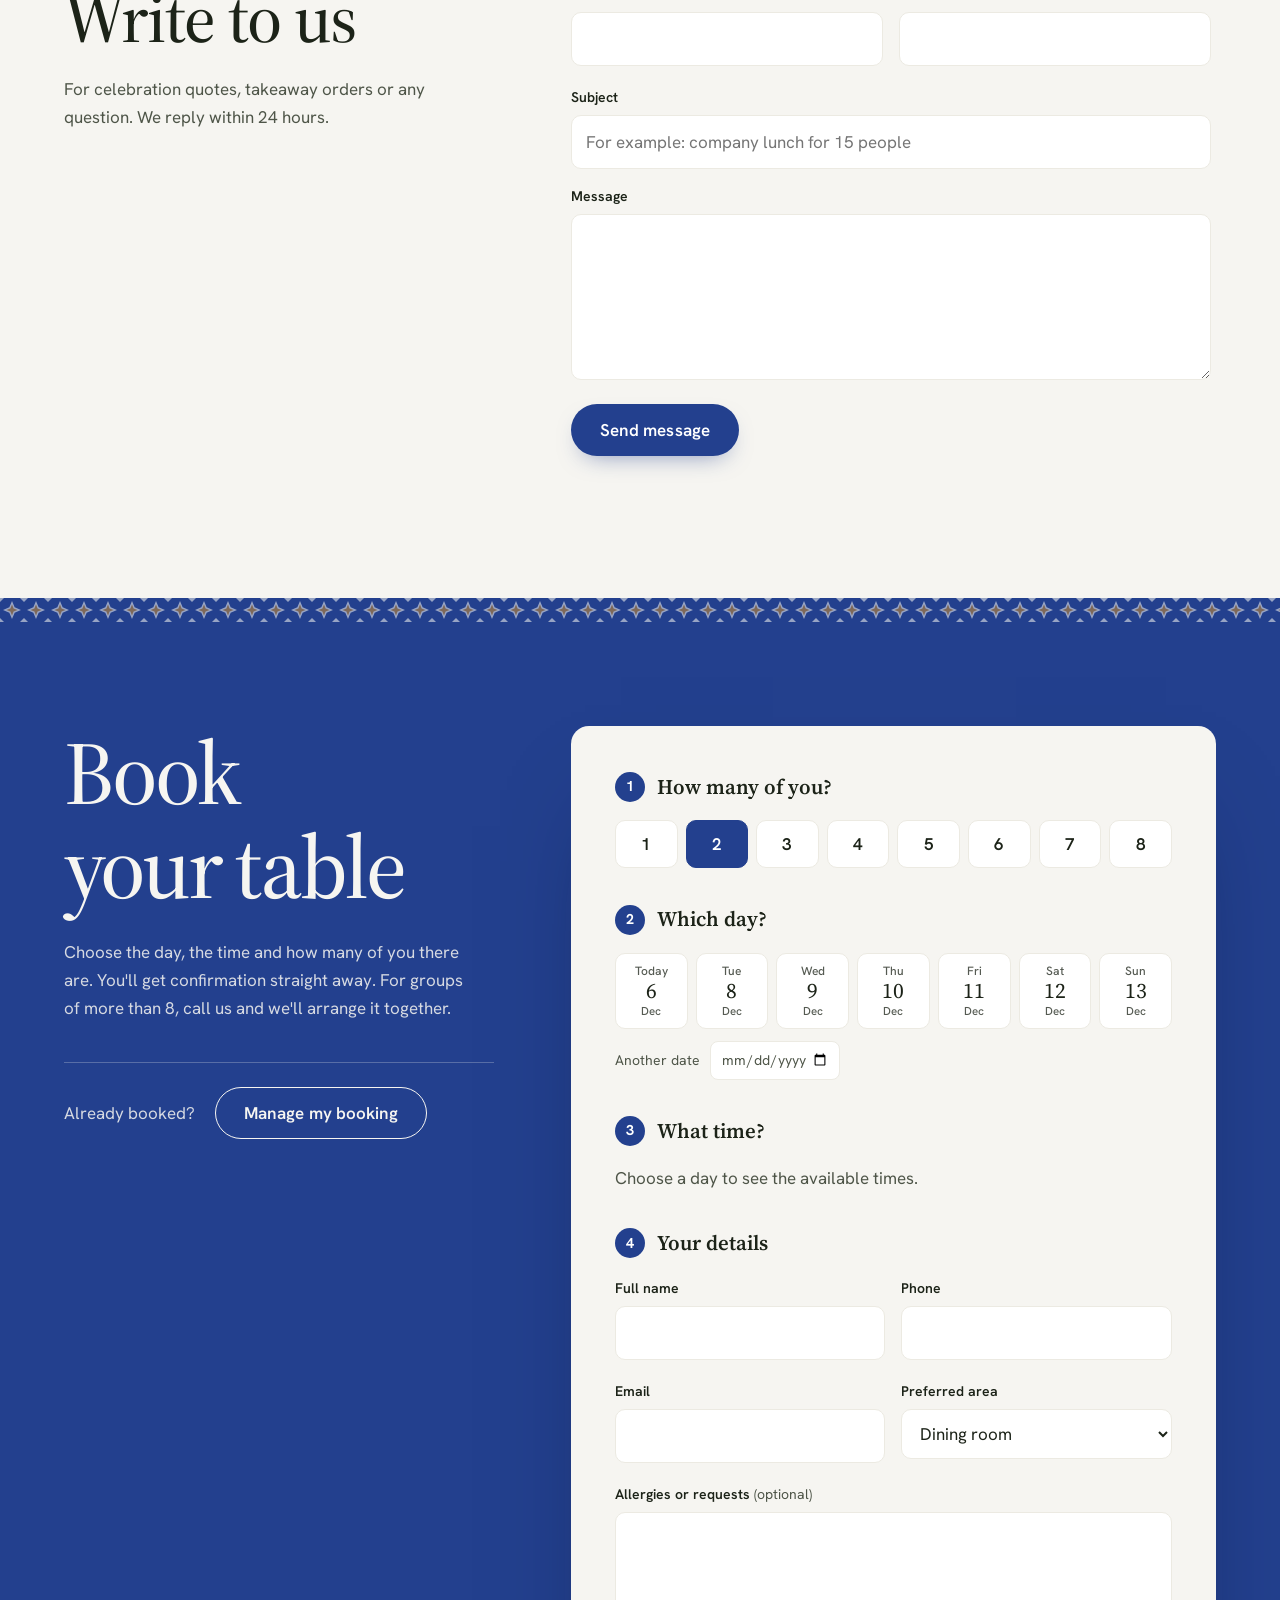
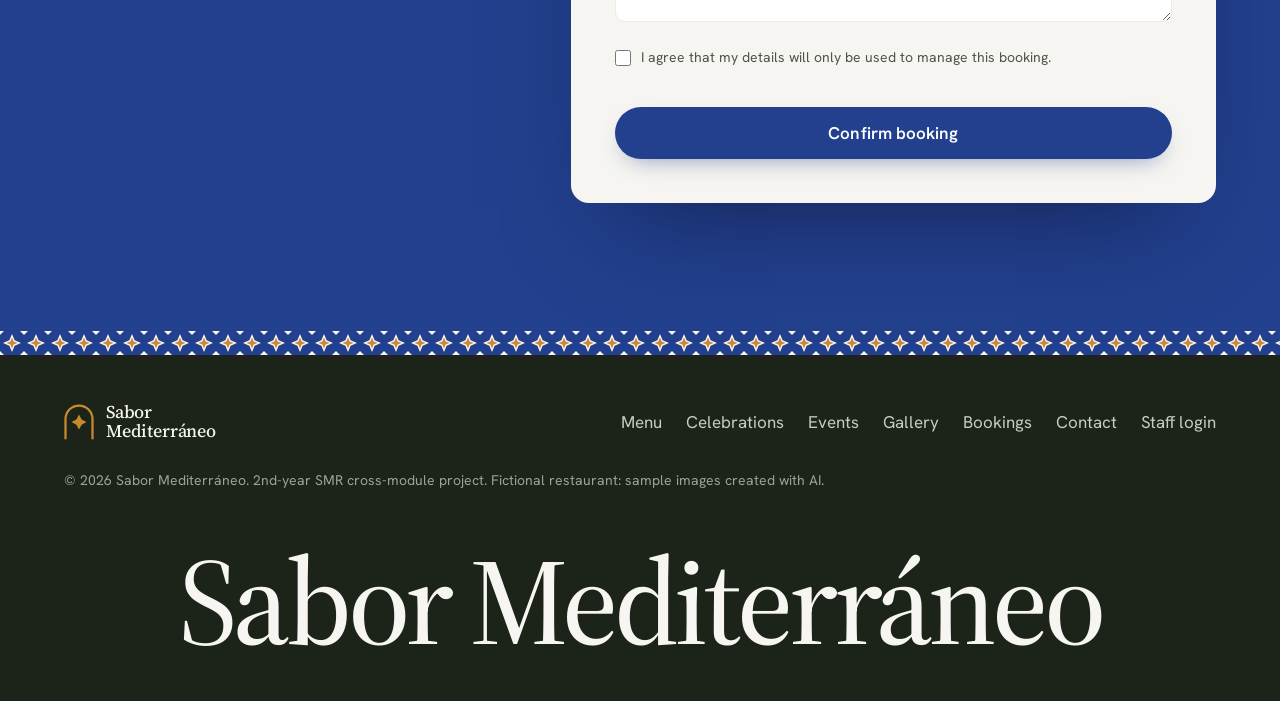
==== commit 4bb712c3: "Web en inglés (ES/EN) - Selector ES · EN en la cabecera; sin elegir, se usa el idioma del navegador " ====
--- a/index.html
+++ b/index.html
@@ -103,8 +103,13 @@
 
     <link rel="preload" href="fonts/source-serif-4.woff2" as="font" type="font/woff2" crossorigin>
 
-    <link rel="stylesheet" href="style.css?v=20261106">
-    <script src="javascript.js?v=20261106" defer></script>
+    <link rel="alternate" hreflang="es" href="?lang=es">
+    <link rel="alternate" hreflang="en" href="?lang=en">
+    <link rel="stylesheet" href="style.css?v=20261107">
+    <!-- Idiomas: el diccionario inglés, después las funciones, después la web -->
+    <script src="i18n-en.js?v=20261107" defer></script>
+    <script src="i18n.js?v=20261107" defer></script>
+    <script src="javascript.js?v=20261107" defer></script>
 </head>
 <body>
 
@@ -133,6 +138,8 @@
             <a href="#visitanos">Visítanos</a>
             <a href="#reservas" class="nav-cta">Reservar mesa</a>
         </nav>
+
+        <div class="lang-switch" id="lang-switch" role="group" aria-label="Idioma · Language"></div>
     </header>
 
     <main id="contenido">
--- a/style.css
+++ b/style.css
@@ -795,3 +795,18 @@
 .change-slots .slots-group h4 { margin-bottom: 6px; }
 .change-slots .opt { min-height: 40px; }
 #manage-edit .manage-actions { margin-top: 8px; }
+
+/* ---------- Selector de idioma ES · EN ---------- */
+.nav { order: 2; }
+.lang-switch { order: 3; display: flex; gap: 2px; }
+.lang-switch button {
+    font: 600 .8rem var(--f-body); letter-spacing: .04em; color: var(--tinta-2);
+    background: none; border: 1px solid transparent; border-radius: 999px;
+    min-width: 40px; min-height: 36px; padding: 0 8px; cursor: pointer;
+}
+.lang-switch button:hover { color: var(--tinta); }
+.lang-switch button[aria-pressed="true"] { color: var(--tinta); border-color: var(--cal-2); background: var(--blanco); }
+@media (max-width: 860px) {
+    .lang-switch { order: 1; margin-left: auto; }
+    .menu-toggle { order: 2; }
+}
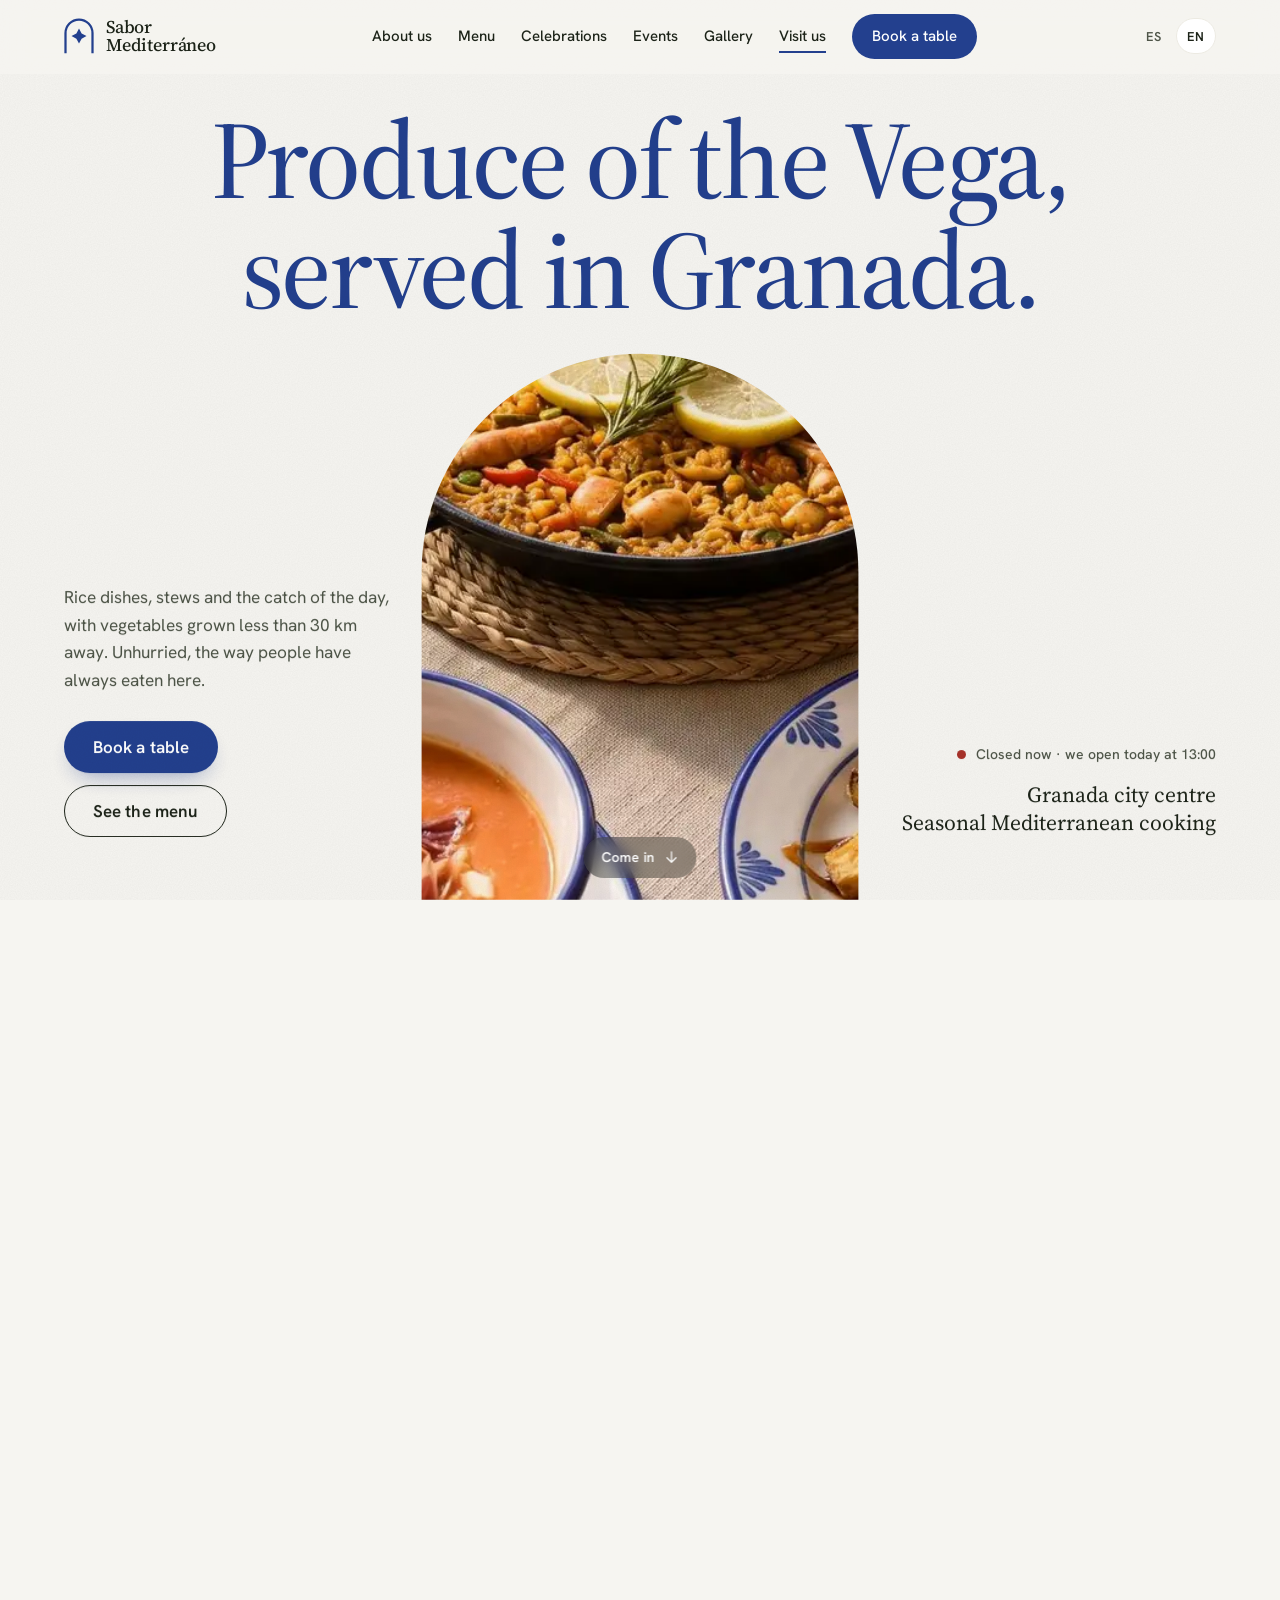
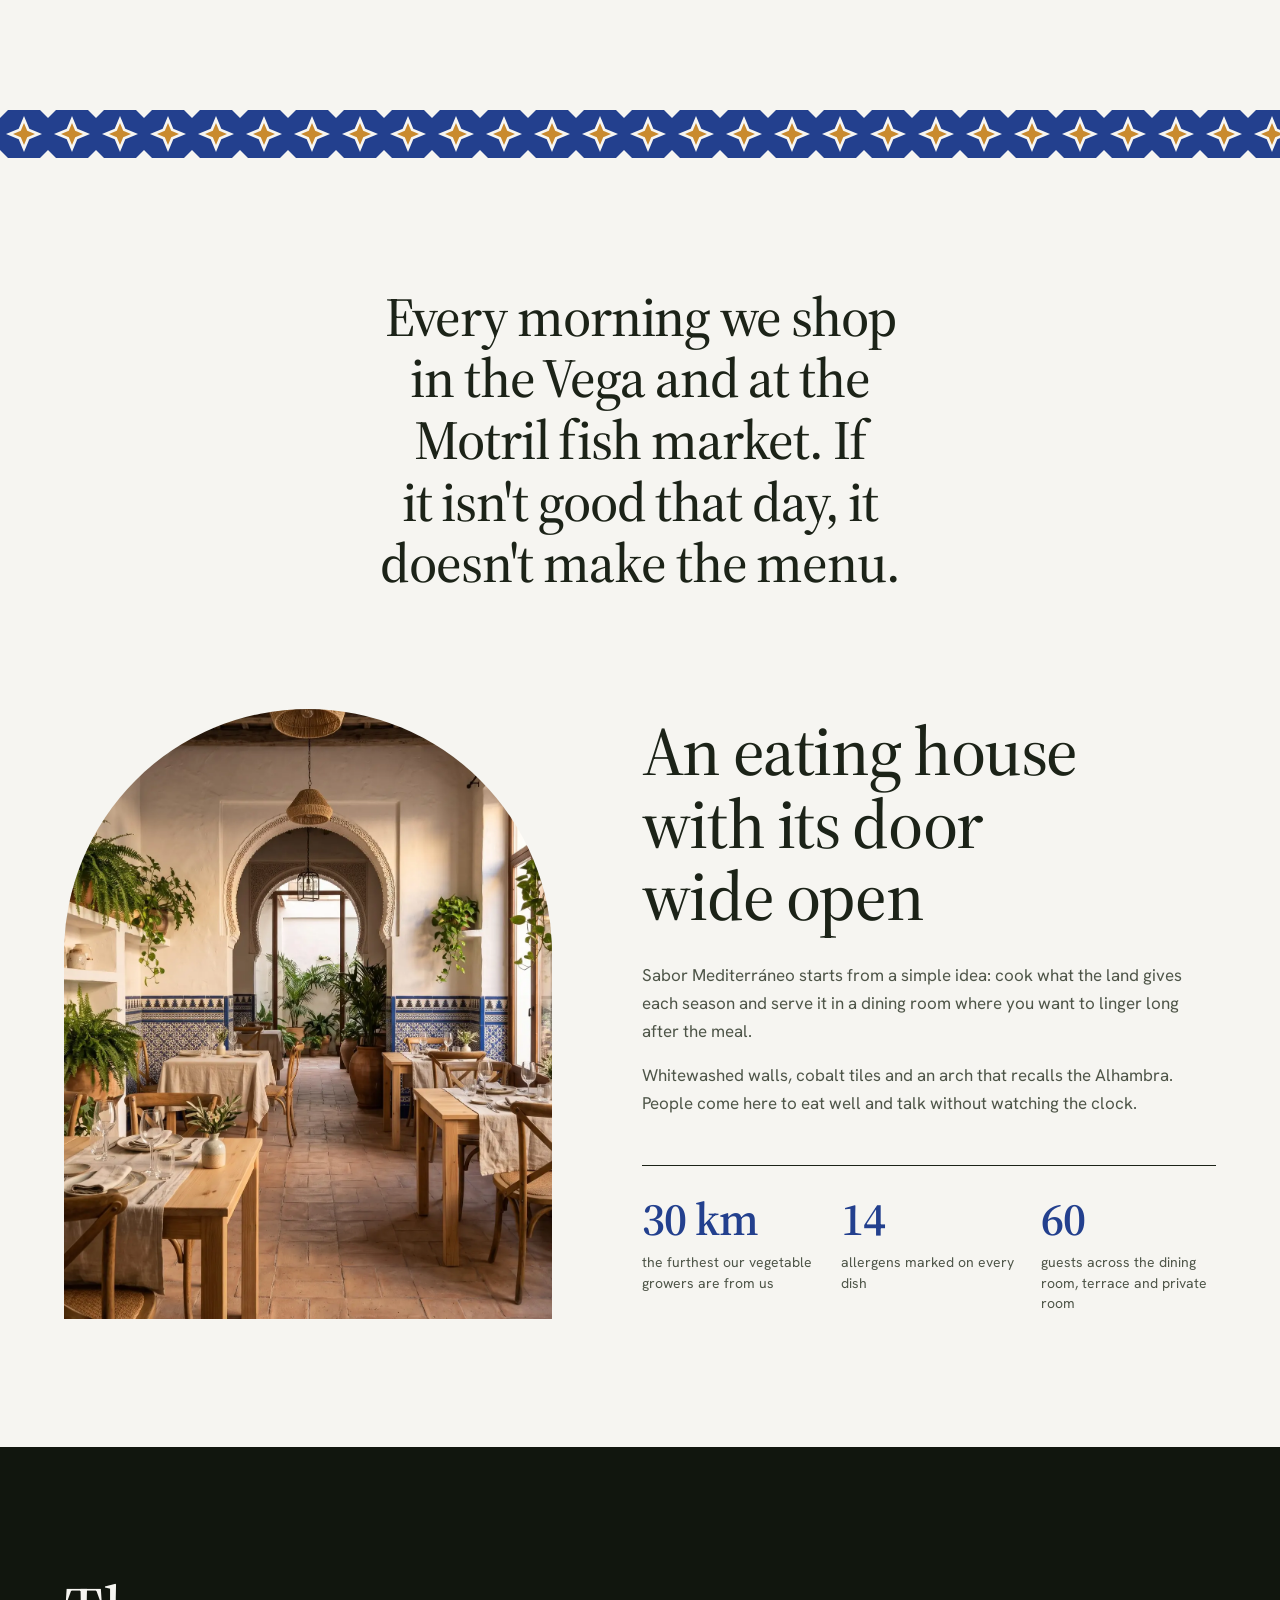
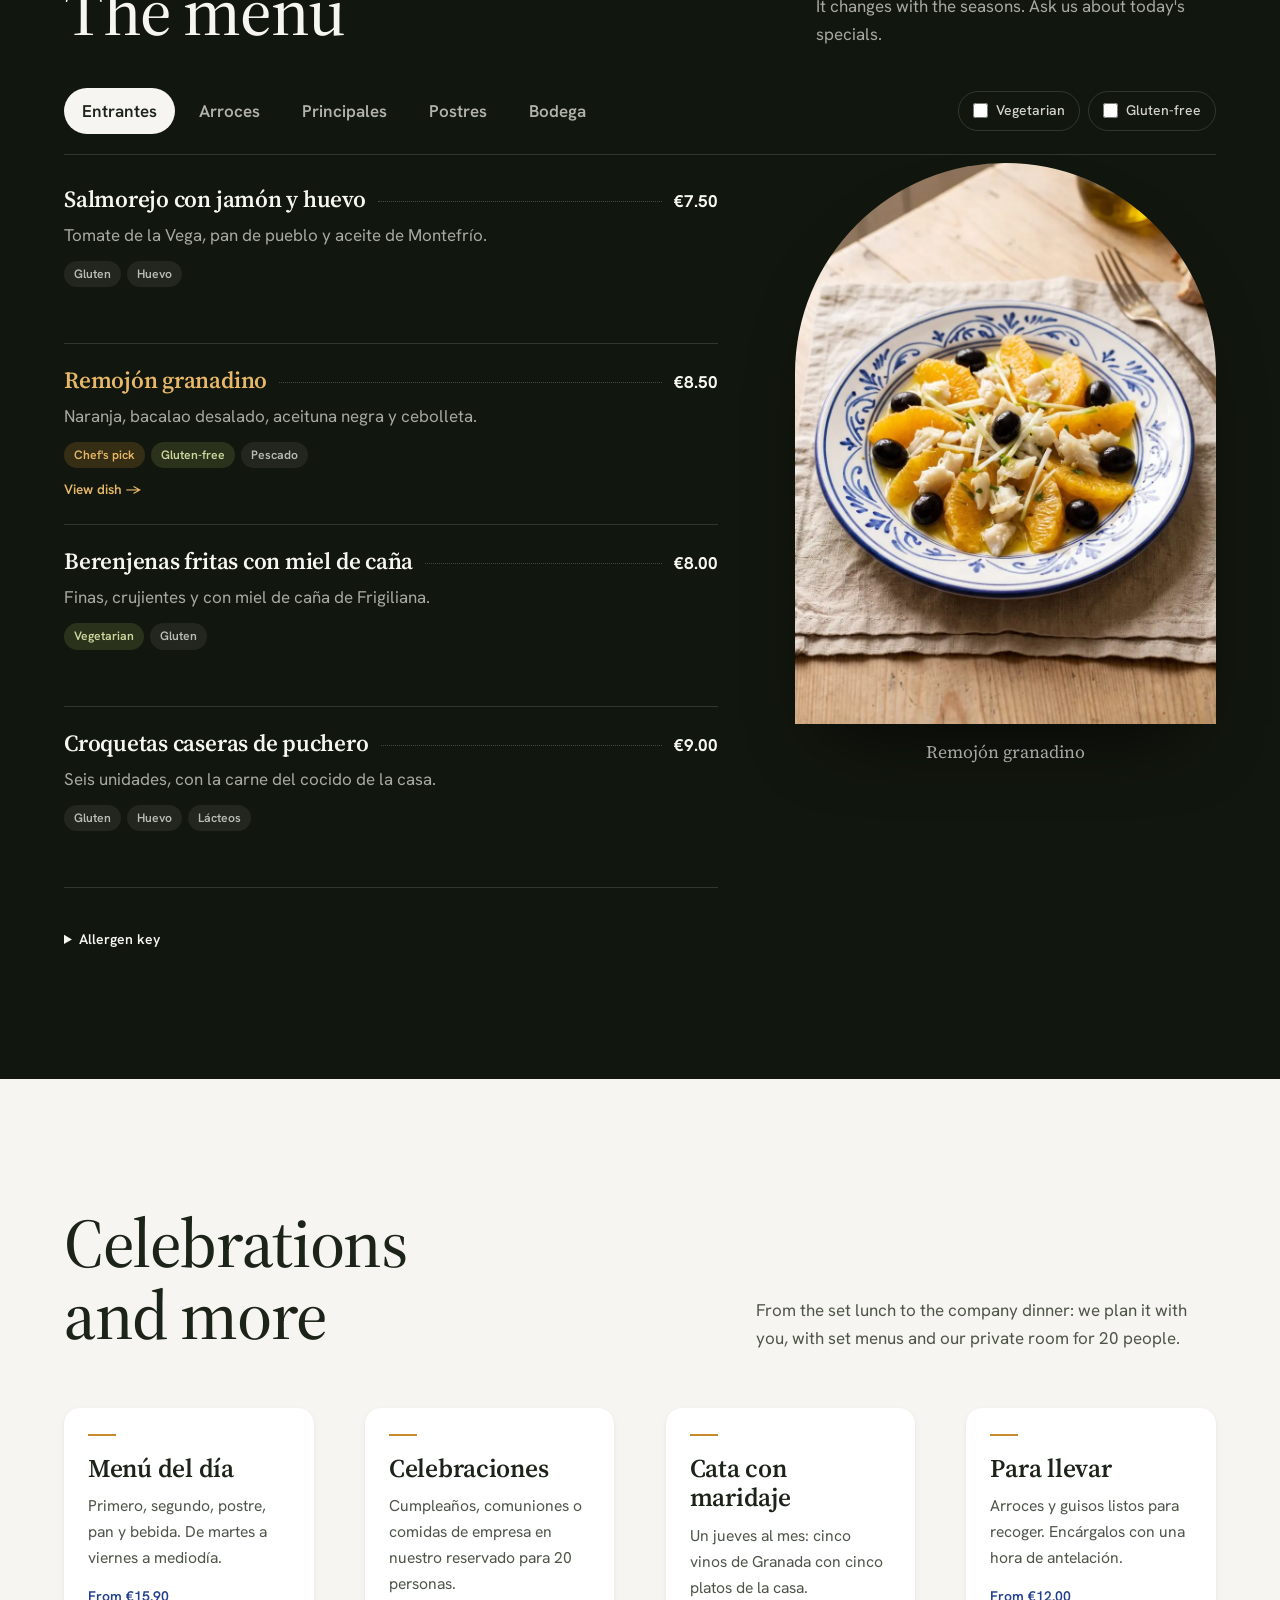
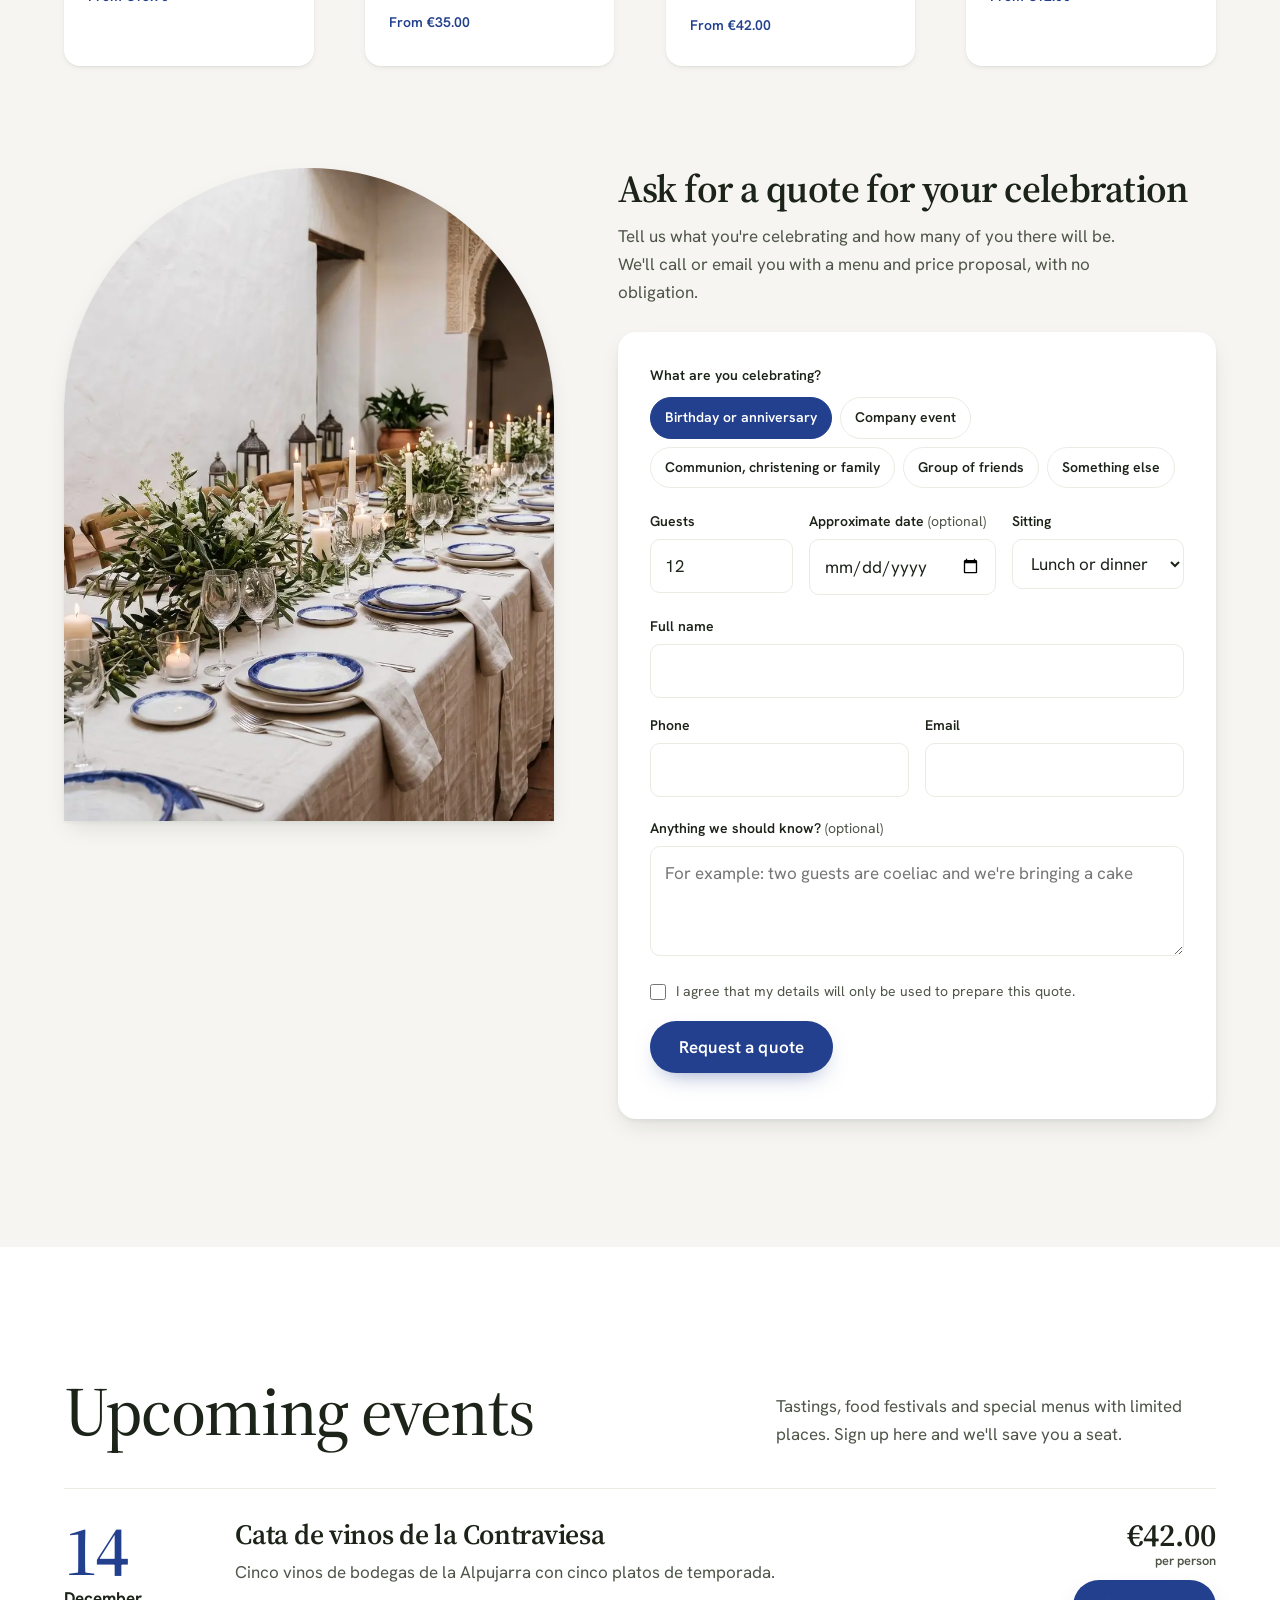
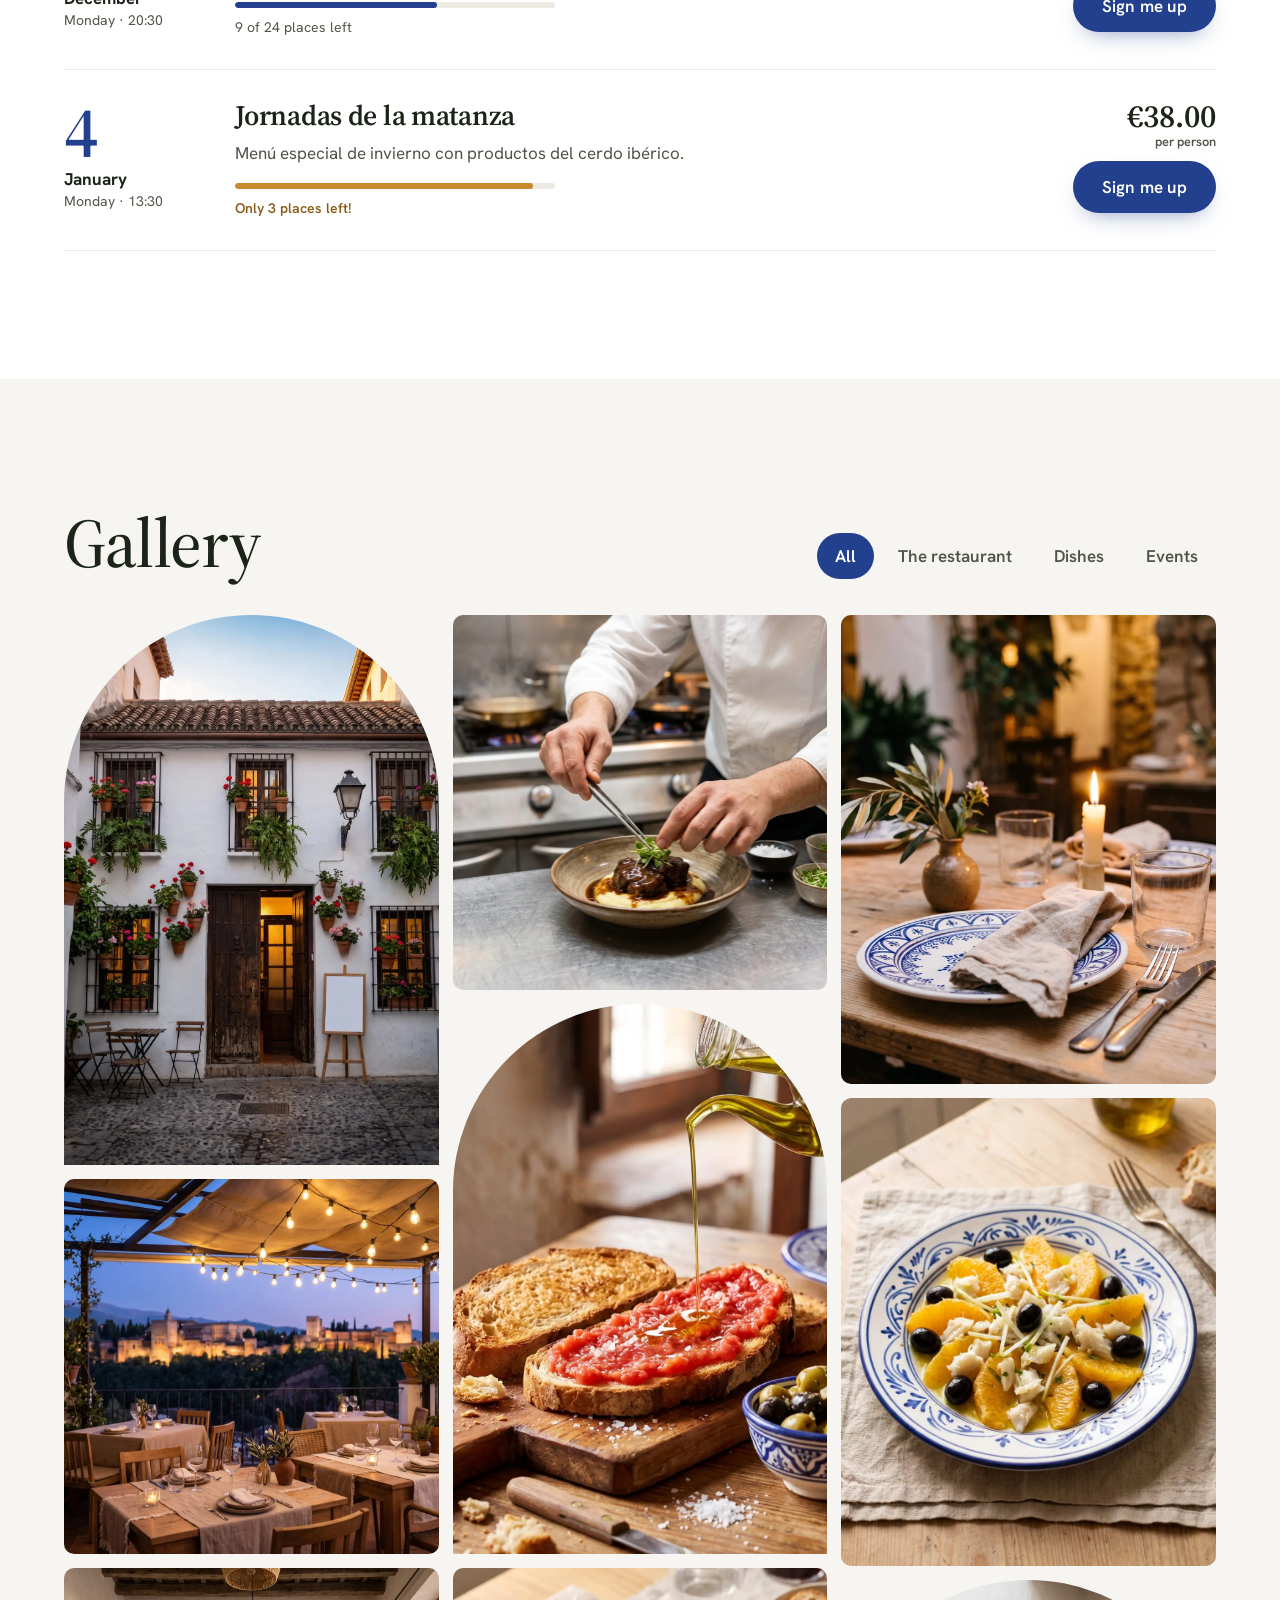
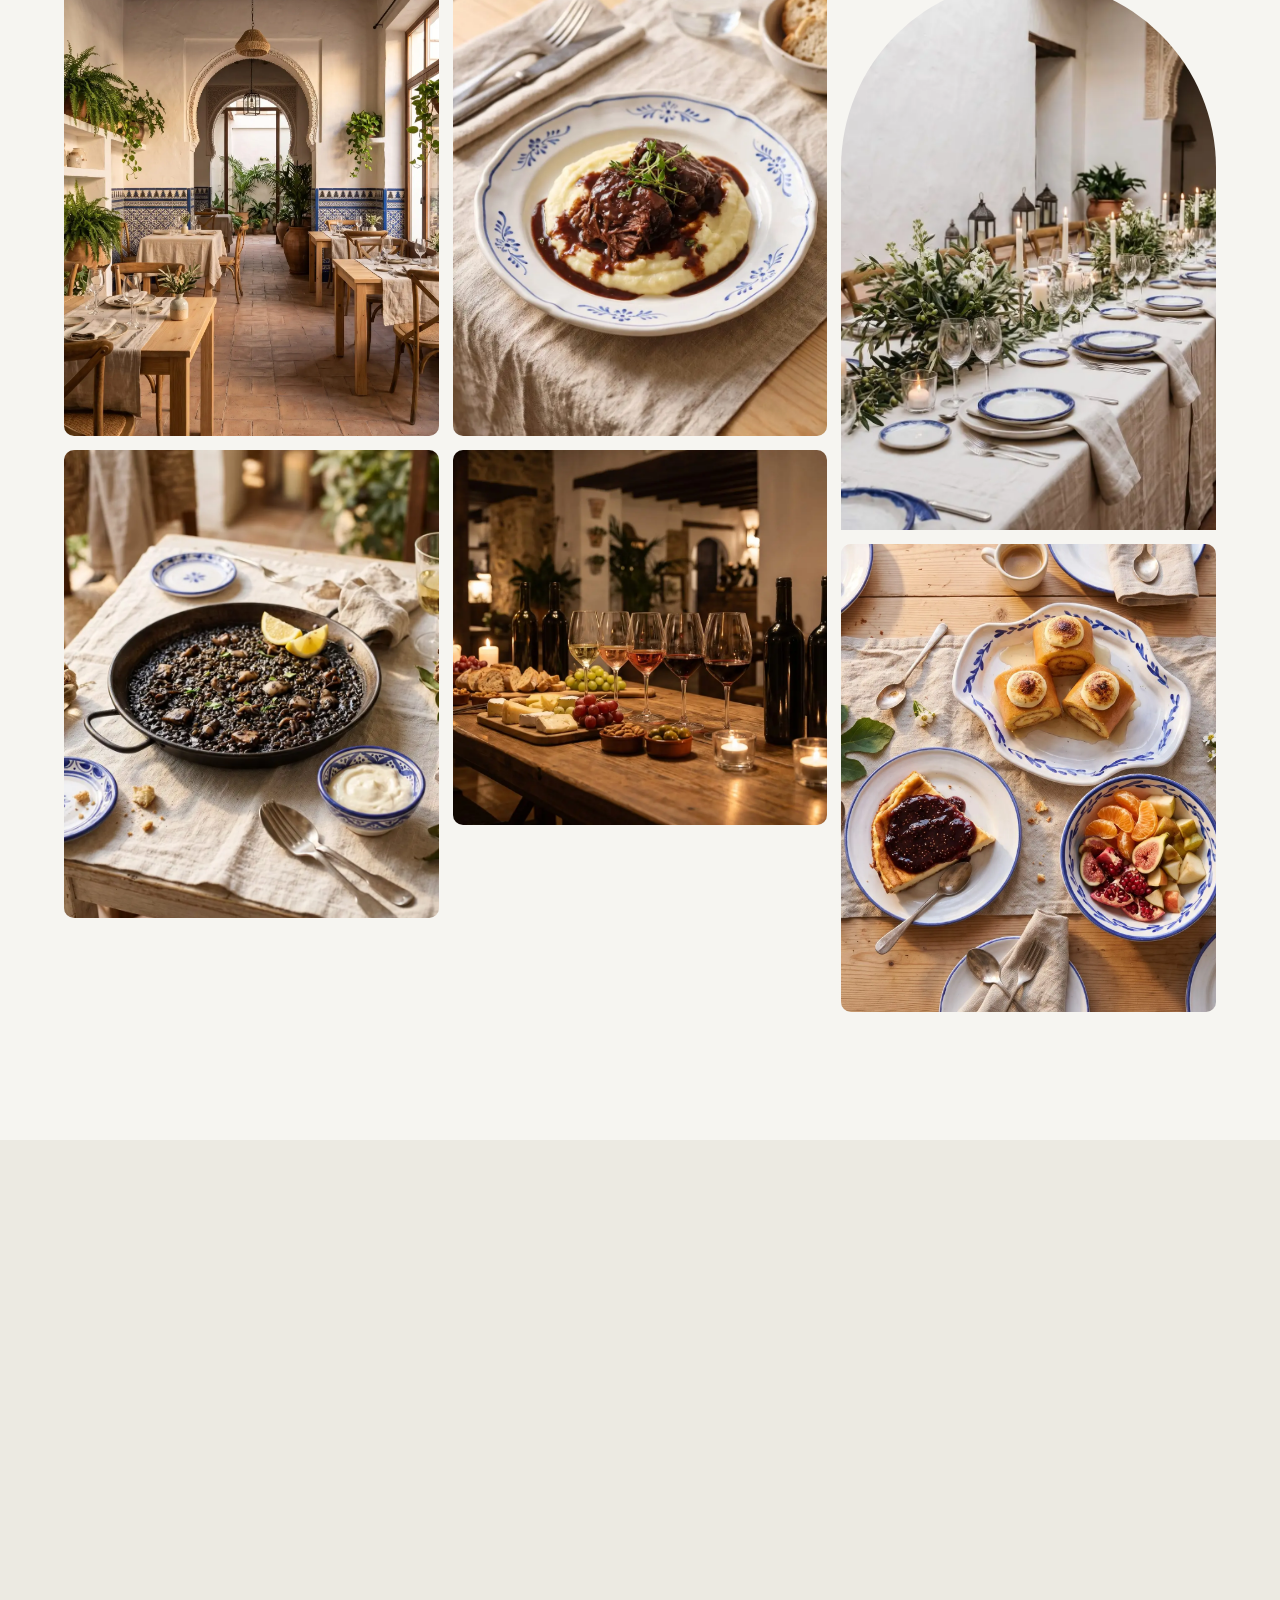
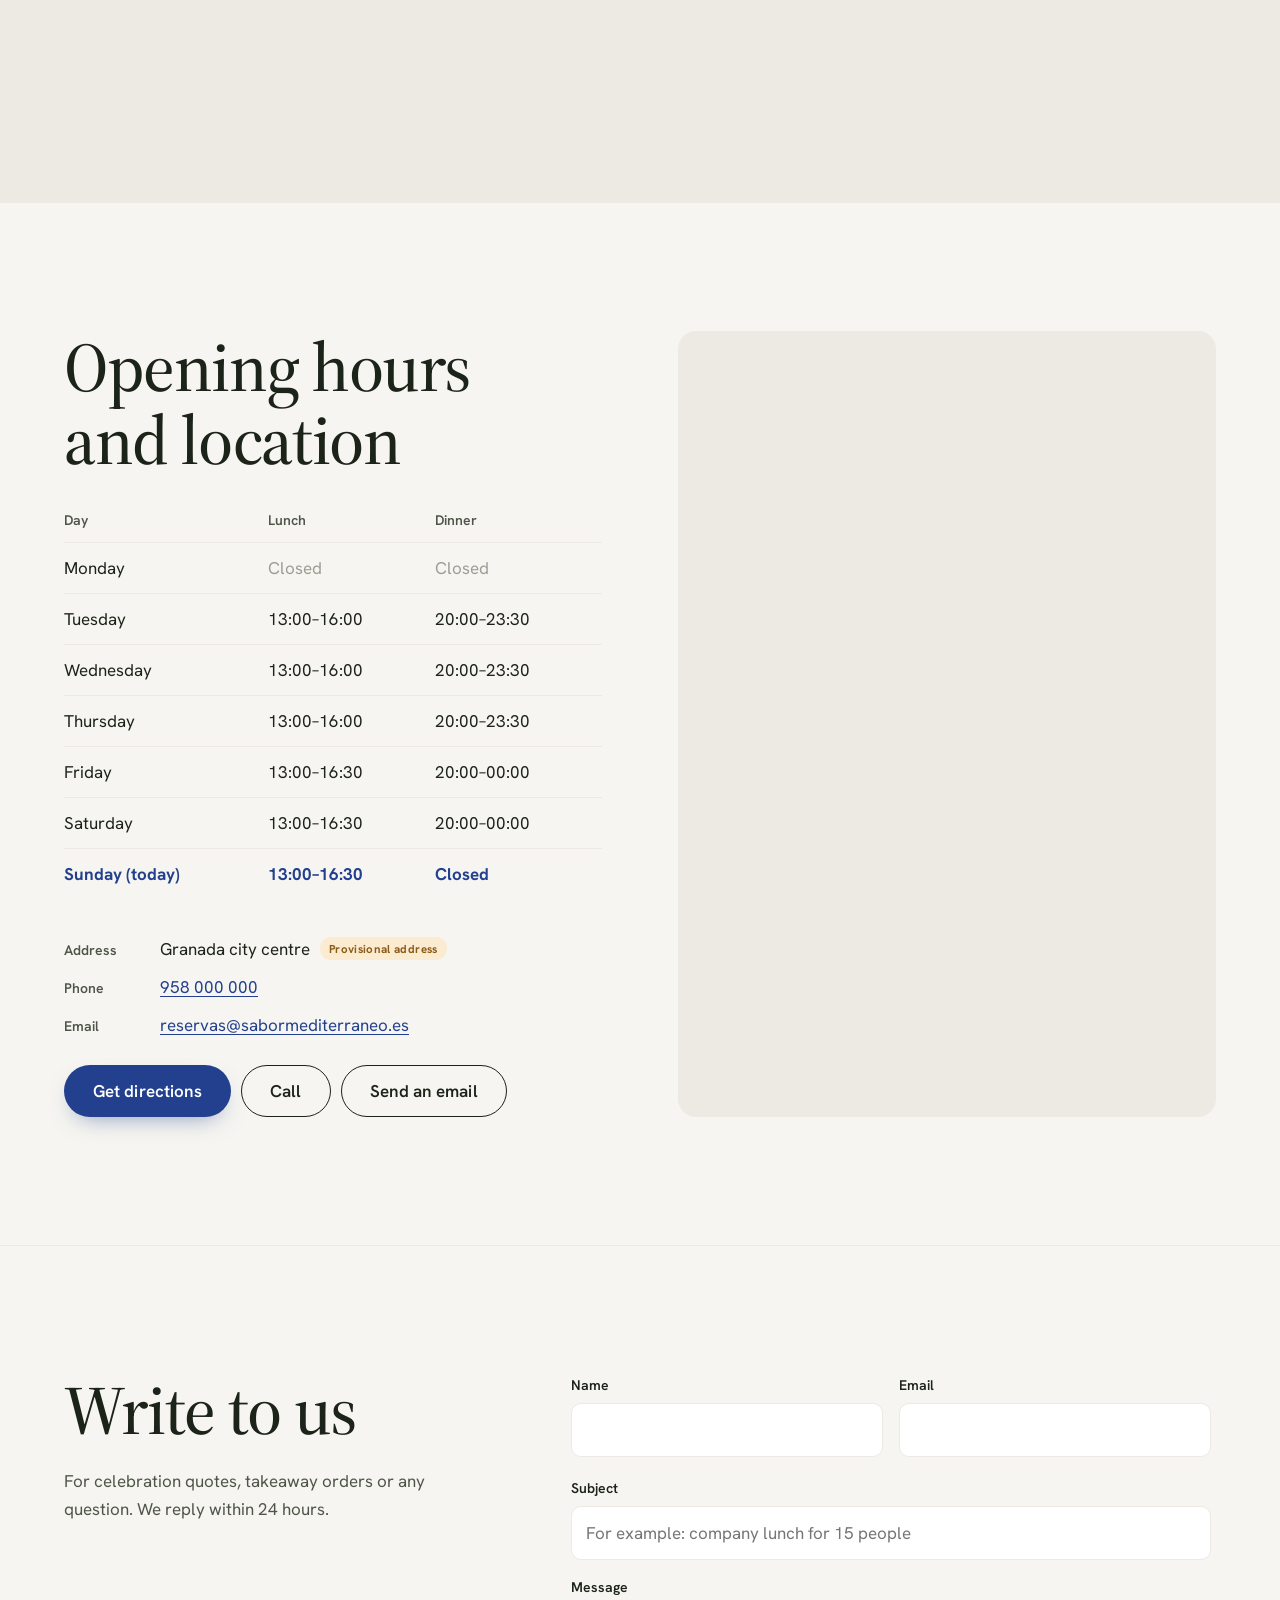
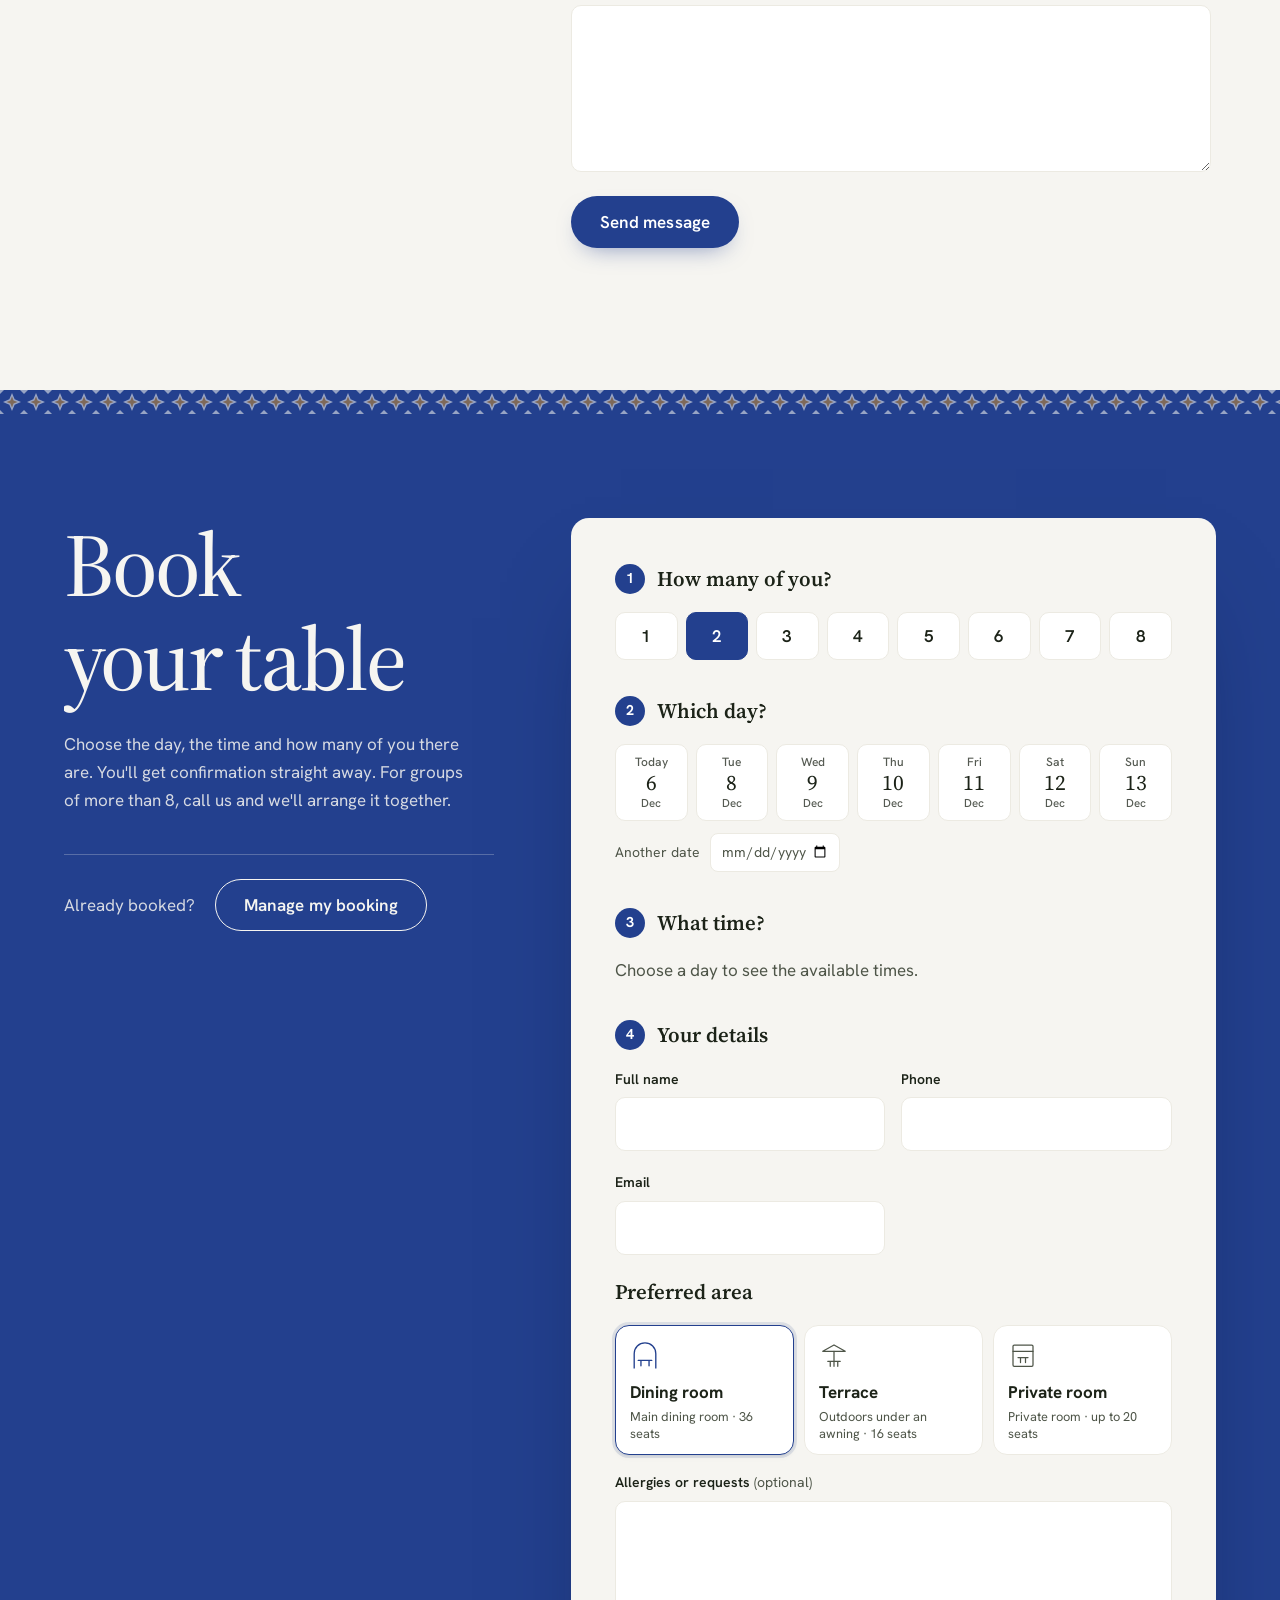
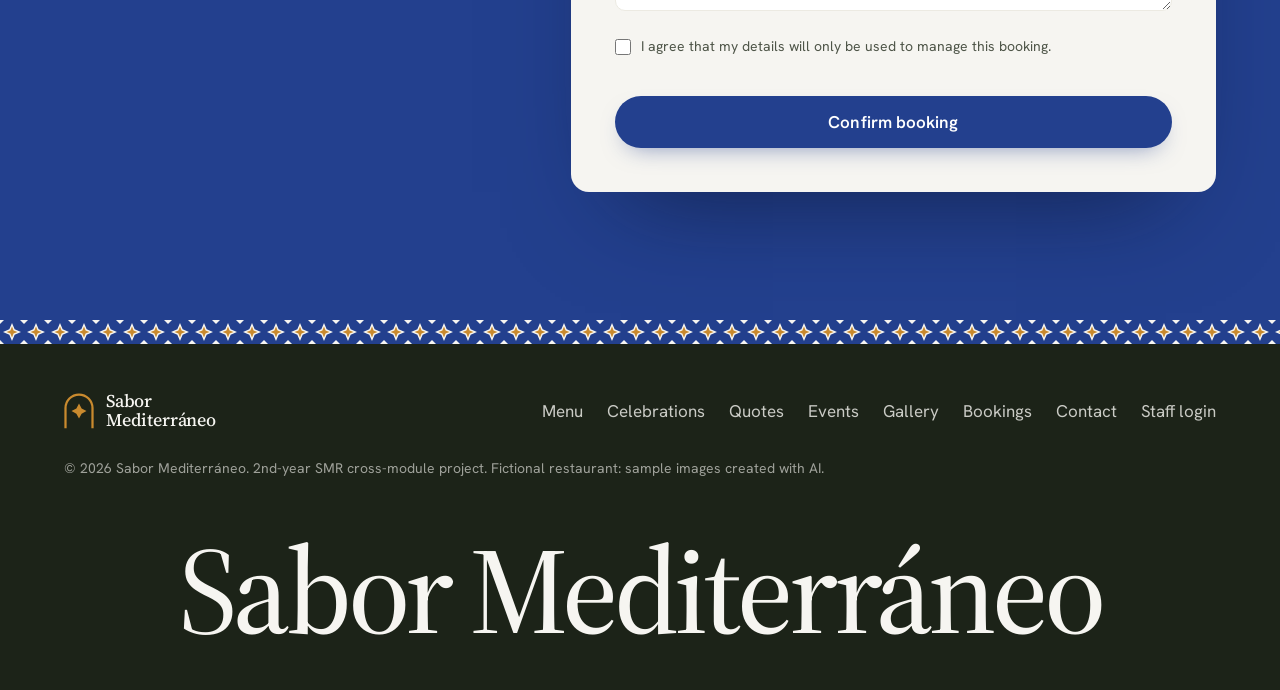
==== commit 651196db: "Ficha de plato, celebraciones con presupuesto y capa de interacción - Ficha de plato (dialog; hoja i" ====
--- a/index.html
+++ b/index.html
@@ -105,11 +105,11 @@
 
     <link rel="alternate" hreflang="es" href="?lang=es">
     <link rel="alternate" hreflang="en" href="?lang=en">
-    <link rel="stylesheet" href="style.css?v=20261107">
+    <link rel="stylesheet" href="style.css?v=20261108">
     <!-- Idiomas: el diccionario inglés, después las funciones, después la web -->
-    <script src="i18n-en.js?v=20261107" defer></script>
-    <script src="i18n.js?v=20261107" defer></script>
-    <script src="javascript.js?v=20261107" defer></script>
+    <script src="i18n-en.js?v=20261108" defer></script>
+    <script src="i18n.js?v=20261108" defer></script>
+    <script src="javascript.js?v=20261108" defer></script>
 </head>
 <body>
 
@@ -260,9 +260,88 @@
         </section>
 
         <!-- ============ SERVICIOS ============ -->
-        <section class="services section" id="servicios">
-            <h2>Más allá de la carta</h2>
+        <section class="services section" id="servicios" aria-labelledby="services-title">
+            <header class="services-head">
+                <h2 id="services-title">Celebraciones y más</h2>
+                <p>Del menú del día a la cena de empresa: lo organizamos contigo, con menús cerrados y nuestro reservado para 20 personas.</p>
+            </header>
             <div class="services-grid" id="services-grid"></div>
+
+            <div class="celebra" id="presupuesto">
+                <figure class="celebra-arch">
+                    <img src="img/galeria/celebracion.webp" width="1500" height="1120" loading="lazy"
+                         alt="Mesa larga preparada para una celebración en el reservado">
+                </figure>
+                <div class="celebra-body">
+                    <h3 class="celebra-title">Pide presupuesto para tu celebración</h3>
+                    <p class="celebra-lead">Cuéntanos qué celebras y cuántos seréis. Te llamamos o te escribimos con una propuesta de menú y precio, sin compromiso.</p>
+
+                    <form class="quote-form" id="quote-form" novalidate>
+                        <fieldset class="quote-types">
+                            <legend>¿Qué celebráis?</legend>
+                            <div class="chips" role="radiogroup">
+                                <label class="chip-radio"><input type="radio" name="p-tipo" value="cumpleanos" checked> <span>Cumpleaños o aniversario</span></label>
+                                <label class="chip-radio"><input type="radio" name="p-tipo" value="empresa"> <span>Empresa</span></label>
+                                <label class="chip-radio"><input type="radio" name="p-tipo" value="familiar"> <span>Comunión, bautizo o familia</span></label>
+                                <label class="chip-radio"><input type="radio" name="p-tipo" value="grupo"> <span>Grupo de amigos</span></label>
+                                <label class="chip-radio"><input type="radio" name="p-tipo" value="otro"> <span>Otra cosa</span></label>
+                            </div>
+                            <p class="field-error" data-for="p-tipo"></p>
+                        </fieldset>
+                        <div class="field-row field-row-3">
+                            <div class="field">
+                                <label for="p-personas">Personas</label>
+                                <input type="number" id="p-personas" min="6" max="200" value="12" inputmode="numeric" required>
+                                <p class="field-error" data-for="p-personas"></p>
+                            </div>
+                            <div class="field">
+                                <label for="p-fecha">Fecha aproximada <span class="optional">(opcional)</span></label>
+                                <input type="date" id="p-fecha">
+                                <p class="field-error" data-for="p-fecha"></p>
+                            </div>
+                            <div class="field">
+                                <label for="p-turno">Turno</label>
+                                <select id="p-turno">
+                                    <option value="indiferente">Comida o cena</option>
+                                    <option value="comida">Comida</option>
+                                    <option value="cena">Cena</option>
+                                </select>
+                                <p class="field-error" data-for="p-turno"></p>
+                            </div>
+                        </div>
+                        <div class="field">
+                            <label for="p-nombre">Nombre y apellidos</label>
+                            <input type="text" id="p-nombre" autocomplete="name" required>
+                            <p class="field-error" data-for="p-nombre"></p>
+                        </div>
+                        <div class="field-row">
+                            <div class="field">
+                                <label for="p-telefono">Teléfono</label>
+                                <input type="tel" id="p-telefono" autocomplete="tel" required>
+                                <p class="field-error" data-for="p-telefono"></p>
+                            </div>
+                            <div class="field">
+                                <label for="p-email">Email</label>
+                                <input type="email" id="p-email" autocomplete="email" required>
+                                <p class="field-error" data-for="p-email"></p>
+                            </div>
+                        </div>
+                        <div class="field">
+                            <label for="p-comentarios">¿Algo que debamos saber? <span class="optional">(opcional)</span></label>
+                            <textarea id="p-comentarios" rows="3" maxlength="1000" placeholder="Por ejemplo: hay dos personas celíacas y traemos tarta"></textarea>
+                            <p class="field-error" data-for="p-comentarios"></p>
+                        </div>
+                        <div class="hp" aria-hidden="true"><label for="p-web">No rellenar</label><input type="text" id="p-web" tabindex="-1" autocomplete="off"></div>
+                        <label class="consent">
+                            <input type="checkbox" id="p-privacidad" required>
+                            Acepto que usen mis datos solo para preparar este presupuesto.
+                        </label>
+                        <p class="field-error" data-for="p-privacidad"></p>
+                        <button type="submit" class="btn btn-primary" id="quote-submit">Pedir presupuesto</button>
+                        <p class="contact-status" id="quote-status" role="status"></p>
+                    </form>
+                </div>
+            </div>
         </section>
 
         <!-- ============ EVENTOS ============ -->
@@ -301,9 +380,15 @@
                 </table>
 
                 <div class="contact-lines">
-                    <p><strong>Dirección</strong> Centro de Granada · dirección por confirmar</p>
+                    <p><strong>Dirección</strong> Centro de Granada <span class="pill-provisional">Dirección provisional</span></p>
                     <p><strong>Teléfono</strong> <a href="tel:+34958000000">958 000 000</a></p>
                     <p><strong>Email</strong> <a href="mailto:reservas@sabormediterraneo.es">reservas@sabormediterraneo.es</a></p>
+                </div>
+
+                <div class="visit-actions">
+                    <a class="btn btn-primary" href="https://www.google.com/maps/dir/?api=1&amp;destination=37.1745%2C-3.5985" target="_blank" rel="noopener">Cómo llegar</a>
+                    <a class="btn btn-ghost" href="tel:+34958000000">Llamar</a>
+                    <a class="btn btn-ghost" href="mailto:reservas@sabormediterraneo.es">Escribir un email</a>
                 </div>
             </div>
 
@@ -407,15 +492,30 @@
                                 <input type="email" id="email" name="email" autocomplete="email" required>
                                 <p class="field-error" data-for="email"></p>
                             </div>
-                            <div class="field">
-                                <label for="zona">Zona preferida</label>
-                                <select id="zona" name="zona">
-                                    <option value="1">Salón</option>
-                                    <option value="2">Terraza</option>
-                                    <option value="3">Reservado</option>
-                                </select>
-                            </div>
-                        </div>
+                        </div>
+                        <fieldset class="zones">
+                            <legend class="field-label">Zona preferida</legend>
+                            <div class="zones-grid">
+                                <label class="zone">
+                                    <input type="radio" name="zona" value="1" checked>
+                                    <svg class="zone-icon" viewBox="0 0 48 48" aria-hidden="true"><path d="M8 44V22C8 13 15 6 24 6s16 7 16 16v22" fill="none" stroke="currentColor" stroke-width="2"/><path d="M14 32h20M18 32v8M30 32v8" fill="none" stroke="currentColor" stroke-width="2" stroke-linecap="round"/></svg>
+                                    <span class="zone-name">Salón</span>
+                                    <span class="zone-info">Comedor principal · 36 plazas</span>
+                                </label>
+                                <label class="zone">
+                                    <input type="radio" name="zona" value="2">
+                                    <svg class="zone-icon" viewBox="0 0 48 48" aria-hidden="true"><path d="M6 18L24 8l18 10z" fill="none" stroke="currentColor" stroke-width="2" stroke-linejoin="round"/><path d="M24 18v24M14 34h20M18 34v8M30 34v8" fill="none" stroke="currentColor" stroke-width="2" stroke-linecap="round"/></svg>
+                                    <span class="zone-name">Terraza</span>
+                                    <span class="zone-info">Exterior con toldo · 16 plazas</span>
+                                </label>
+                                <label class="zone">
+                                    <input type="radio" name="zona" value="3">
+                                    <svg class="zone-icon" viewBox="0 0 48 48" aria-hidden="true"><rect x="8" y="8" width="32" height="34" rx="2" fill="none" stroke="currentColor" stroke-width="2"/><path d="M8 18h32M16 28h16M20 28v8M28 28v8" fill="none" stroke="currentColor" stroke-width="2" stroke-linecap="round"/></svg>
+                                    <span class="zone-name">Reservado</span>
+                                    <span class="zone-info">Sala privada · hasta 20 plazas</span>
+                                </label>
+                            </div>
+                        </fieldset>
                         <div class="field">
                             <label for="comentarios">Alergias o peticiones <span class="optional">(opcional)</span></label>
                             <textarea id="comentarios" name="comentarios" rows="3" maxlength="500"></textarea>
@@ -435,7 +535,7 @@
 
                 <div class="booking-done" id="booking-done" hidden tabindex="-1">
                     <svg viewBox="0 0 48 48" aria-hidden="true"><path d="M24 4l5 10 10 5-10 5-5 10-5-10-10-5 10-5z" fill="currentColor"/></svg>
-                    <h3>Reserva confirmada</h3>
+                    <h3 id="booking-done-title">Reserva confirmada</h3>
                     <p id="booking-done-text"></p>
                     <p class="code">Código de reserva <strong id="booking-code"></strong></p>
                     <p class="small-note">Con este código y tu teléfono puedes consultar, cambiar o cancelar la reserva desde «Gestionar mi reserva».</p>
@@ -464,6 +564,33 @@
             </button>
         </dialog>
 
+        <!-- ============ FICHA DE PLATO ============ -->
+        <dialog class="dish-dialog" id="dish-dialog" aria-labelledby="dd-name">
+            <button type="button" class="manage-close" id="dd-close" aria-label="Cerrar">
+                <svg viewBox="0 0 24 24" aria-hidden="true"><path d="M6 6l12 12M18 6L6 18" stroke="currentColor" stroke-width="2" stroke-linecap="round"/></svg>
+            </button>
+            <figure class="dd-photo"><img id="dd-img" alt=""></figure>
+            <div class="dd-body">
+                <p class="dd-cat" id="dd-cat"></p>
+                <h3 class="dd-name" id="dd-name" tabindex="-1"></h3>
+                <p class="dd-price" id="dd-price"></p>
+                <p class="dd-desc" id="dd-desc"></p>
+                <div class="dd-tags" id="dd-tags"></div>
+                <section class="dd-block">
+                    <h4>Alérgenos</h4>
+                    <ul class="dd-allergens" id="dd-allergens"></ul>
+                </section>
+                <section class="dd-block dd-pairing" id="dd-pairing" hidden>
+                    <h4>Maridaje recomendado</h4>
+                    <p id="dd-pairing-text"></p>
+                </section>
+                <div class="dd-actions">
+                    <button type="button" class="btn btn-primary" id="dd-book">Reservar para probar este plato</button>
+                </div>
+                <p class="dd-note">Si tienes una alergia o intolerancia, avísanos al reservar: te confirmamos los ingredientes.</p>
+            </div>
+        </dialog>
+
         <!-- ============ INSCRIPCIÓN A UN EVENTO ============ -->
         <dialog class="manage" id="event-dialog" aria-labelledby="event-dialog-title">
             <button type="button" class="manage-close" id="event-close" aria-label="Cerrar">
@@ -595,6 +722,17 @@
             </div>
         </dialog>
     </main>
+
+    <!-- Accesos rápidos: barra "Reservar" en el móvil y botón para volver arriba -->
+    <div class="quick-bar" id="quick-bar">
+        <a class="btn btn-primary" href="#reservas">Reservar mesa</a>
+        <a class="quick-icon" href="tel:+34958000000" aria-label="Llamar al restaurante">
+            <svg viewBox="0 0 24 24" aria-hidden="true"><path d="M6.6 3h3l1.5 4.2-2 1.3a12 12 0 0 0 6.4 6.4l1.3-2 4.2 1.5v3a2 2 0 0 1-2.2 2A17.6 17.6 0 0 1 4.6 5.2 2 2 0 0 1 6.6 3z" fill="none" stroke="currentColor" stroke-width="1.6" stroke-linejoin="round"/></svg>
+        </a>
+    </div>
+    <a class="to-top" id="to-top" href="#inicio" aria-label="Volver arriba">
+        <svg viewBox="0 0 24 24" aria-hidden="true"><path d="M12 19V5M6 11l6-6 6 6" fill="none" stroke="currentColor" stroke-width="1.8" stroke-linecap="round" stroke-linejoin="round"/></svg>
+    </a>
 
     <!-- ============ PIE ============ -->
     <footer class="footer">
@@ -610,6 +748,7 @@
             <nav class="footer-nav" aria-label="Pie de página">
                 <a href="#carta">Carta</a>
                 <a href="#servicios">Celebraciones</a>
+                <a href="#presupuesto">Presupuestos</a>
                 <a href="#eventos">Eventos</a>
                 <a href="#galeria">Galería</a>
                 <a href="#reservas">Reservas</a>
--- a/style.css
+++ b/style.css
@@ -810,3 +810,188 @@
     .lang-switch { order: 1; margin-left: auto; }
     .menu-toggle { order: 2; }
 }
+
+/* =========================================================
+   15. CAPA DE INTERACCIÓN (ficha de plato, celebraciones, zonas,
+       accesos rápidos y movimiento). Todo respeta "reducir movimiento".
+   ========================================================= */
+
+/* ---------- Elevación: sombras suaves en capas ---------- */
+:root {
+    --shadow-sm: 0 1px 2px rgba(28, 35, 24, .06), 0 2px 6px rgba(28, 35, 24, .05);
+    --shadow-md: 0 2px 4px rgba(28, 35, 24, .05), 0 10px 24px -6px rgba(28, 35, 24, .12);
+    --shadow-lg: 0 4px 10px rgba(28, 35, 24, .05), 0 30px 60px -18px rgba(28, 35, 24, .28);
+    --ease-out: cubic-bezier(.2, .7, .2, 1);
+}
+
+/* ---------- Indicador de abierto/cerrado con pulso ---------- */
+.open-status .dot { position: relative; }
+.open-status.is-open .dot, .open-status.is-closed .dot { box-shadow: none; }
+.open-status.is-open .dot::after, .open-status.is-closed .dot::after {
+    content: ""; position: absolute; inset: -4px; border-radius: 50%;
+    border: 2px solid currentColor; opacity: 0; animation: radar 2.4s var(--ease-out) infinite;
+}
+.open-status.is-open .dot { color: #3C8A4A; }
+.open-status.is-closed .dot { color: var(--error); }
+@keyframes radar { 0% { transform: scale(.6); opacity: .7; } 80%, 100% { transform: scale(2.2); opacity: 0; } }
+
+/* ---------- Carta: platos que se pueden abrir ---------- */
+.dish { cursor: pointer; }
+.dish-open {
+    all: unset; cursor: pointer; font: inherit; color: inherit; text-align: left;
+    border-radius: 4px;
+}
+.dish-open:focus-visible { outline: 3px solid var(--ocre); outline-offset: 4px; }
+.dish-more {
+    display: inline-flex; align-items: center; gap: 6px; margin-top: 10px; font-size: .85rem; font-weight: 600;
+    color: #E7B868; opacity: 0; transform: translateX(-6px); transition: opacity .25s, transform .25s var(--ease-out);
+}
+.dish:hover .dish-more, .dish:focus-within .dish-more, .dish.is-preview .dish-more { opacity: 1; transform: none; }
+@media (hover: none) { .dish-more { opacity: .85; transform: none; } }
+
+/* Al cambiar de categoría o filtro: los platos salen y entran escalonados */
+.dish-list.is-leaving .dish { opacity: 0; transform: translateY(6px); transition: opacity .14s, transform .14s; }
+.dish.is-entering { animation: dish-in .5s var(--ease-out) both; animation-delay: calc(var(--i, 0) * 45ms); }
+@keyframes dish-in { from { opacity: 0; transform: translateY(14px); } to { opacity: 1; transform: none; } }
+
+/* ---------- Ficha de plato ---------- */
+.dish-dialog {
+    width: min(920px, calc(100% - 32px)); max-height: calc(100% - 32px); margin: auto; padding: 0;
+    border: 0; border-radius: 22px; overflow: hidden; background: var(--cal); color: var(--tinta);
+    box-shadow: var(--shadow-lg);
+}
+.dish-dialog[open] { display: grid; grid-template-columns: 1fr 1.1fr; }
+.dish-dialog::backdrop { background: rgba(17, 22, 14, .62); backdrop-filter: blur(4px); }
+.dish-dialog .manage-close { z-index: 2; background: rgba(246, 245, 241, .9); }
+.dd-photo { margin: 0; background: var(--noche); min-height: 100%; overflow: hidden; }
+.dd-photo img { width: 100%; height: 100%; object-fit: cover; display: block; min-height: 420px; transform: scale(1.06); transition: transform 1.4s var(--ease-out); }
+.dish-dialog[open] .dd-photo img { transform: scale(1); }
+.dd-body { padding: clamp(26px, 4vw, 44px); overflow-y: auto; max-height: calc(100vh - 32px); }
+.dd-cat { font-size: .78rem; font-weight: 700; letter-spacing: .12em; text-transform: uppercase; color: var(--ocre); margin-bottom: 10px; }
+.dd-name { font-size: clamp(1.8rem, 3.2vw, 2.4rem); line-height: 1.08; letter-spacing: -0.015em; margin-bottom: 10px; padding-right: 40px; }
+.dd-name:focus { outline: none; }
+.dd-price { font-weight: 700; font-size: 1.15rem; font-variant-numeric: tabular-nums; margin-bottom: 16px; }
+.dd-price small { font-weight: 500; color: var(--tinta-2); }
+.dd-desc { color: var(--tinta-2); font-size: 1.05rem; margin-bottom: 16px; }
+.dd-tags { display: flex; flex-wrap: wrap; gap: 6px; margin-bottom: 8px; }
+.dd-block { border-top: 1px solid var(--cal-2); padding-top: 16px; margin-top: 18px; }
+.dd-block h4 { font-size: .8rem; font-weight: 700; letter-spacing: .1em; text-transform: uppercase; color: var(--tinta-2); margin-bottom: 10px; }
+.dd-allergens { list-style: none; display: flex; flex-wrap: wrap; gap: 8px; }
+.dd-allergens li { font-size: .9rem; font-weight: 600; padding: 5px 12px; border-radius: 999px; background: #F6E9DC; color: #7A4313; }
+.dd-allergens li.none { background: rgba(94, 107, 52, .12); color: var(--oliva); }
+.dd-pairing p { display: flex; justify-content: space-between; gap: 12px; align-items: baseline; font-weight: 600; }
+.dd-pairing p span { font-weight: 500; color: var(--tinta-2); white-space: nowrap; }
+.dd-actions { margin-top: 24px; }
+.dd-note { font-size: .82rem; color: var(--tinta-2); margin-top: 14px; }
+@media (prefers-reduced-motion: no-preference) {
+    .dish-dialog[open] { animation: rise .45s var(--ease-out); }
+}
+@media (max-width: 720px) {
+    /* En el móvil, la ficha sube desde abajo como una hoja */
+    .dish-dialog { width: 100%; max-width: none; max-height: 92svh; margin: auto 0 0; border-radius: 22px 22px 0 0; }
+    .dish-dialog[open] { display: block; overflow-y: auto; }
+    .dd-photo img { min-height: 0; height: 34svh; }
+    .dd-body { max-height: none; padding-bottom: calc(26px + env(safe-area-inset-bottom)); }
+    @media (prefers-reduced-motion: no-preference) {
+        .dish-dialog[open] { animation: sheet-up .4s var(--ease-out); }
+    }
+}
+@keyframes sheet-up { from { transform: translateY(40%); opacity: .4; } to { transform: none; opacity: 1; } }
+
+/* ---------- Celebraciones ---------- */
+.services-head { display: grid; grid-template-columns: 1fr 1fr; gap: 32px; align-items: end; margin-bottom: 56px; }
+.services-head h2 { margin-bottom: 0; }
+.services-head p { color: var(--tinta-2); max-width: 46ch; justify-self: end; }
+.service { background: var(--blanco); border: 0; border-radius: 16px; padding: 26px 24px 28px; box-shadow: var(--shadow-sm); transition: box-shadow .3s, transform .3s var(--ease-out); }
+.service:hover { box-shadow: var(--shadow-md); transform: translateY(-3px); }
+.service::before { content: ""; display: block; width: 28px; height: 2px; background: var(--ocre); margin-bottom: 18px; }
+
+.celebra {
+    display: grid; grid-template-columns: .9fr 1.1fr; gap: clamp(32px, 5vw, 72px); align-items: start;
+    margin-top: clamp(64px, 8vw, 110px);
+}
+.celebra-arch { margin: 0; border-radius: var(--arch); overflow: hidden; aspect-ratio: 3 / 4; position: sticky; top: calc(var(--header-h) + 24px); box-shadow: var(--shadow-md); }
+.celebra-arch img { width: 100%; height: 100%; object-fit: cover; display: block; }
+.celebra-title { font-size: clamp(1.8rem, 3vw, 2.5rem); line-height: 1.1; letter-spacing: -0.015em; margin-bottom: 12px; }
+.celebra-lead { color: var(--tinta-2); margin-bottom: 26px; max-width: 52ch; }
+.quote-form { background: var(--blanco); border-radius: 18px; padding: clamp(22px, 3vw, 32px); box-shadow: var(--shadow-md); }
+.quote-types { border: 0; padding: 0; margin: 0 0 18px; min-width: 0; }
+.quote-types legend { font-weight: 600; font-size: var(--t-sm); margin-bottom: 10px; }
+.chips { display: flex; flex-wrap: wrap; gap: 8px; }
+.chip-radio { position: relative; cursor: pointer; }
+.chip-radio input { position: absolute; opacity: 0; pointer-events: none; }
+.chip-radio span {
+    display: inline-block; padding: 8px 14px; border-radius: 999px; border: 1.5px solid var(--cal-2);
+    font-size: var(--t-sm); font-weight: 600; transition: border-color .2s, background-color .2s, color .2s;
+}
+.chip-radio:hover span { border-color: var(--anil); }
+.chip-radio input:checked + span { background: var(--anil); border-color: var(--anil); color: var(--blanco); }
+.chip-radio input:focus-visible + span { outline: 3px solid var(--ocre); outline-offset: 2px; }
+.field-row-3 { grid-template-columns: 1fr 1.3fr 1.2fr; }
+.quote-form .consent { margin: 4px 0 6px; }
+.quote-form .btn { margin-top: 12px; }
+
+/* ---------- Reservas: zonas ---------- */
+.zones { border: 0; padding: 0; margin: 0 0 16px; min-width: 0; }
+.zones-grid { display: grid; grid-template-columns: repeat(3, 1fr); gap: 10px; }
+.zone {
+    position: relative; display: flex; flex-direction: column; align-items: flex-start; gap: 2px; cursor: pointer;
+    padding: 14px 14px 12px; border-radius: 14px; border: 1.5px solid var(--cal-2); background: var(--blanco);
+    transition: border-color .2s, box-shadow .25s, transform .25s var(--ease-out);
+}
+.zone input { position: absolute; opacity: 0; pointer-events: none; }
+.zone-icon { width: 30px; height: 30px; color: var(--tinta-2); margin-bottom: 6px; transition: color .2s, transform .3s var(--ease-out); }
+.zone-name { font-weight: 700; }
+.zone-info { font-size: .8rem; color: var(--tinta-2); line-height: 1.35; }
+.zone:hover { border-color: var(--anil); }
+.zone:has(input:checked) { border-color: var(--anil); box-shadow: 0 0 0 3px rgba(35, 64, 142, .12), var(--shadow-sm); }
+.zone:has(input:checked) .zone-icon { color: var(--anil); transform: scale(1.08); }
+.zone:has(input:focus-visible) { outline: 3px solid var(--ocre); outline-offset: 2px; }
+.field.valid input { border-color: #8FB28F; }
+
+/* ---------- Visítanos ---------- */
+.pill-provisional { display: inline-block; margin-left: 6px; font-size: .72rem; font-weight: 700; letter-spacing: .03em; padding: 2px 9px; border-radius: 999px; background: #FBEBD0; color: #8A5C17; vertical-align: 2px; }
+.visit-actions { display: flex; flex-wrap: wrap; gap: 10px; margin-top: 26px; }
+
+/* ---------- Accesos rápidos ---------- */
+.to-top {
+    position: fixed; right: 20px; bottom: 20px; z-index: 90; width: 46px; height: 46px; border-radius: 50%;
+    display: grid; place-items: center; background: var(--blanco); color: var(--tinta); box-shadow: var(--shadow-md);
+    opacity: 0; visibility: hidden; transform: translateY(10px); transition: opacity .3s, transform .3s var(--ease-out), visibility .3s;
+}
+.to-top svg { width: 20px; height: 20px; }
+.to-top.is-visible { opacity: 1; visibility: visible; transform: none; }
+.quick-bar { display: none; }
+@media (max-width: 860px) {
+    .quick-bar {
+        position: fixed; inset: auto 12px calc(12px + env(safe-area-inset-bottom)) 12px; z-index: 90;
+        display: flex; gap: 10px; padding: 8px; border-radius: 999px; background: rgba(246, 245, 241, .94);
+        backdrop-filter: blur(10px); box-shadow: var(--shadow-lg);
+        transform: translateY(140%); transition: transform .35s var(--ease-out);
+    }
+    .quick-bar.is-visible { transform: none; }
+    .quick-bar .btn { flex: 1; min-height: 46px; }
+    .quick-icon { flex: none; width: 46px; height: 46px; border-radius: 50%; display: grid; place-items: center; background: var(--cal-2); color: var(--tinta); }
+    .quick-icon svg { width: 22px; height: 22px; }
+    .to-top { bottom: calc(86px + env(safe-area-inset-bottom)); right: 16px; }
+    .services-head { grid-template-columns: 1fr; }
+    .services-head p { justify-self: start; }
+    .celebra { grid-template-columns: 1fr; }
+    .celebra-arch { position: static; aspect-ratio: 4 / 3; max-height: 420px; width: 100%; }
+}
+@media (max-width: 560px) {
+    .zones-grid { grid-template-columns: 1fr; }
+    .zone { flex-direction: row; align-items: center; gap: 12px; padding: 12px 14px; }
+    .zone-icon { margin: 0; }
+    .zone-info { margin-left: auto; text-align: right; }
+    .field-row-3 { grid-template-columns: 1fr; }
+}
+
+/* ---------- Aparición al hacer scroll (solo con JavaScript y si se permite el movimiento) ---------- */
+@media (prefers-reduced-motion: no-preference) {
+    .js-motion .reveal { opacity: 0; transform: translateY(28px); transition: opacity .9s var(--ease-out), transform .9s var(--ease-out); transition-delay: calc(var(--i, 0) * 80ms); }
+    .js-motion .reveal.is-in { opacity: 1; transform: none; }
+    /* Títulos: cada línea sube desde detrás de una máscara */
+    .js-motion .reveal-title { clip-path: inset(0 0 100% 0); transform: translateY(.35em); transition: clip-path 1s var(--ease-out), transform 1s var(--ease-out); }
+    .js-motion .reveal-title.is-in { clip-path: inset(0 0 -0.2em 0); transform: none; }
+}
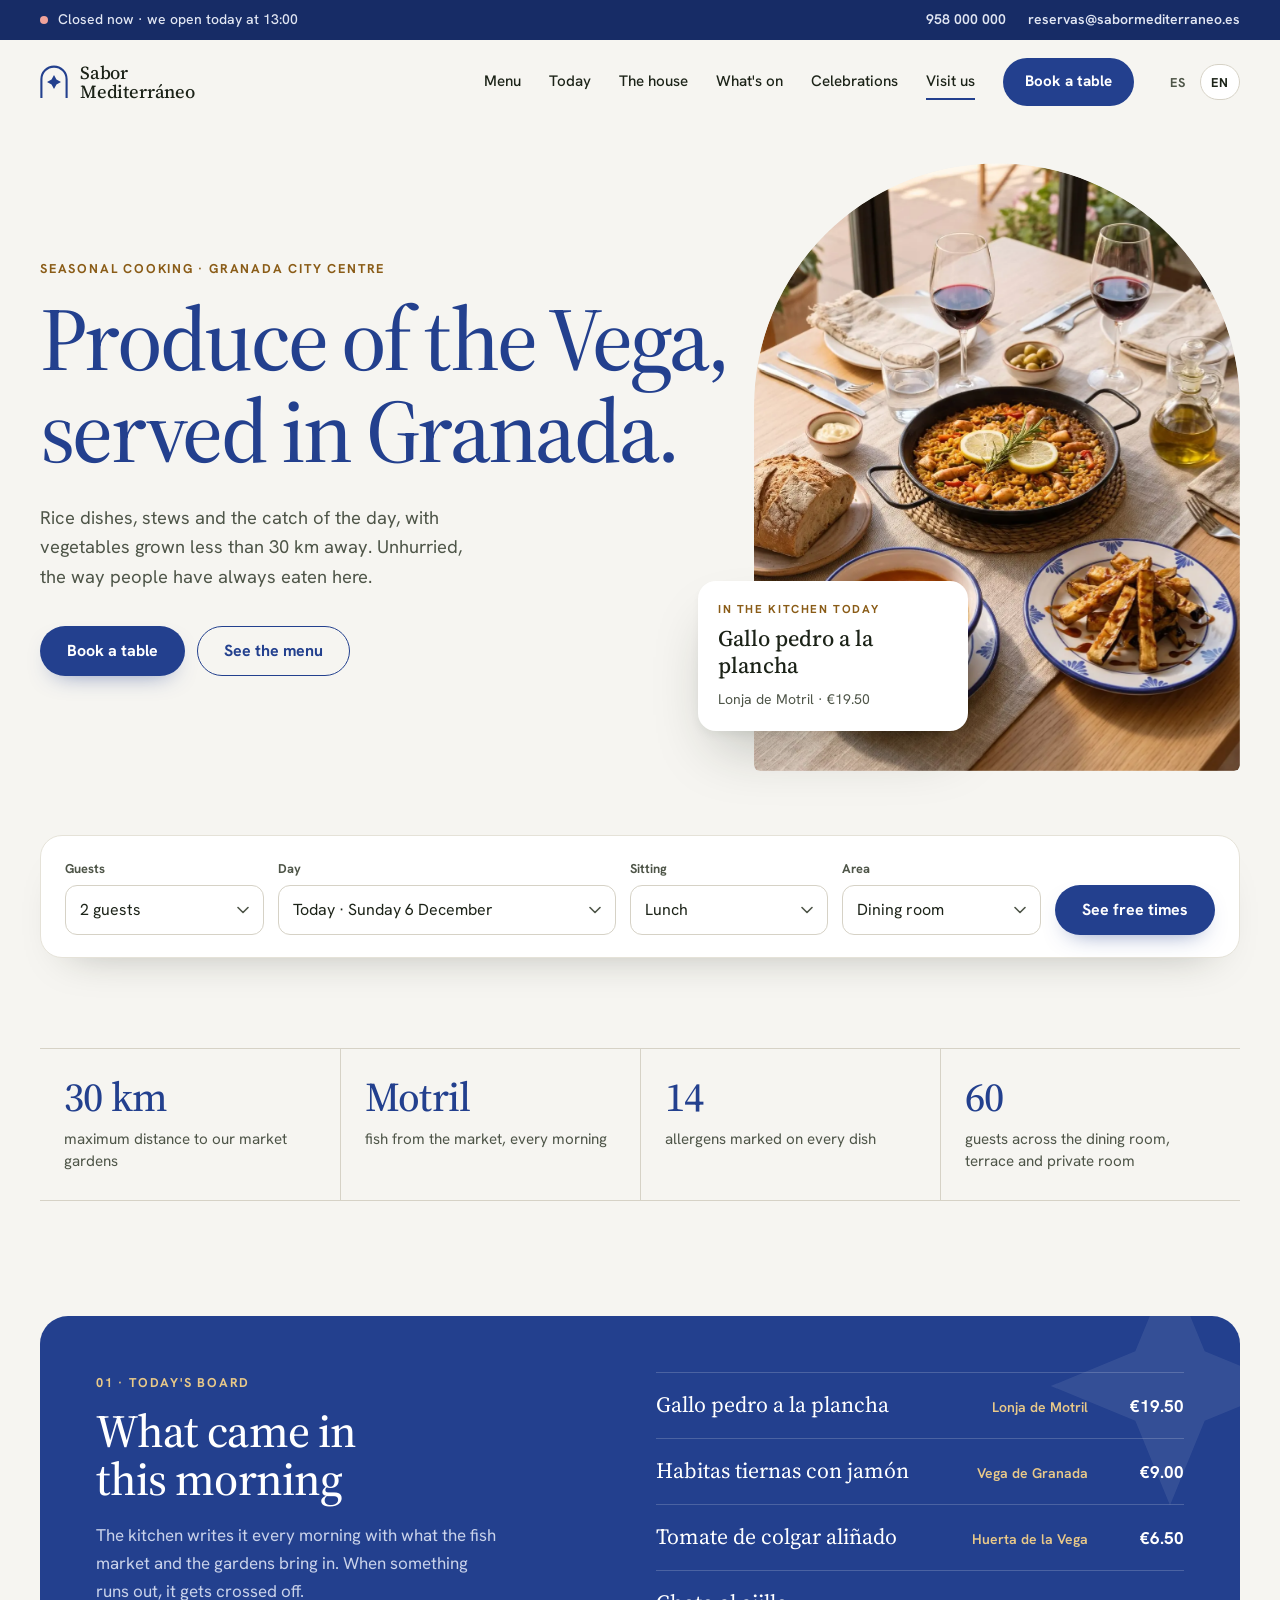
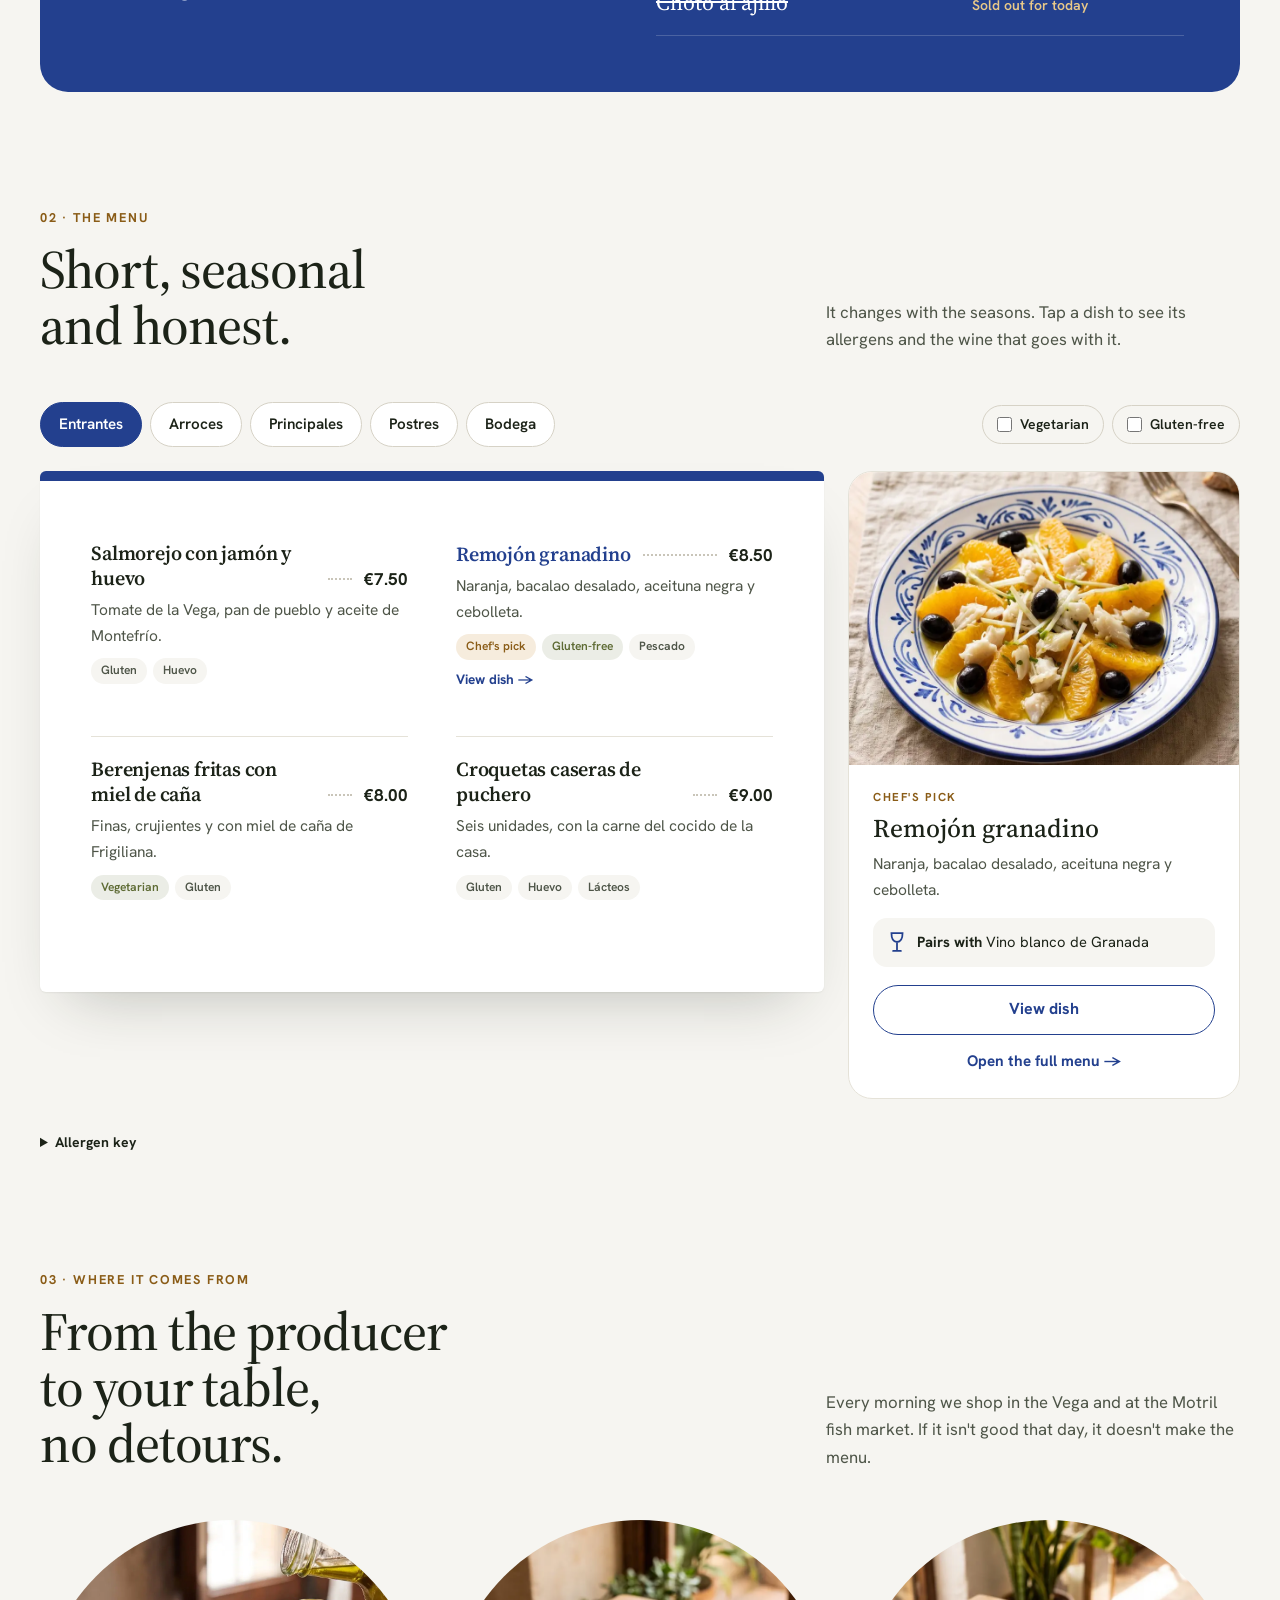
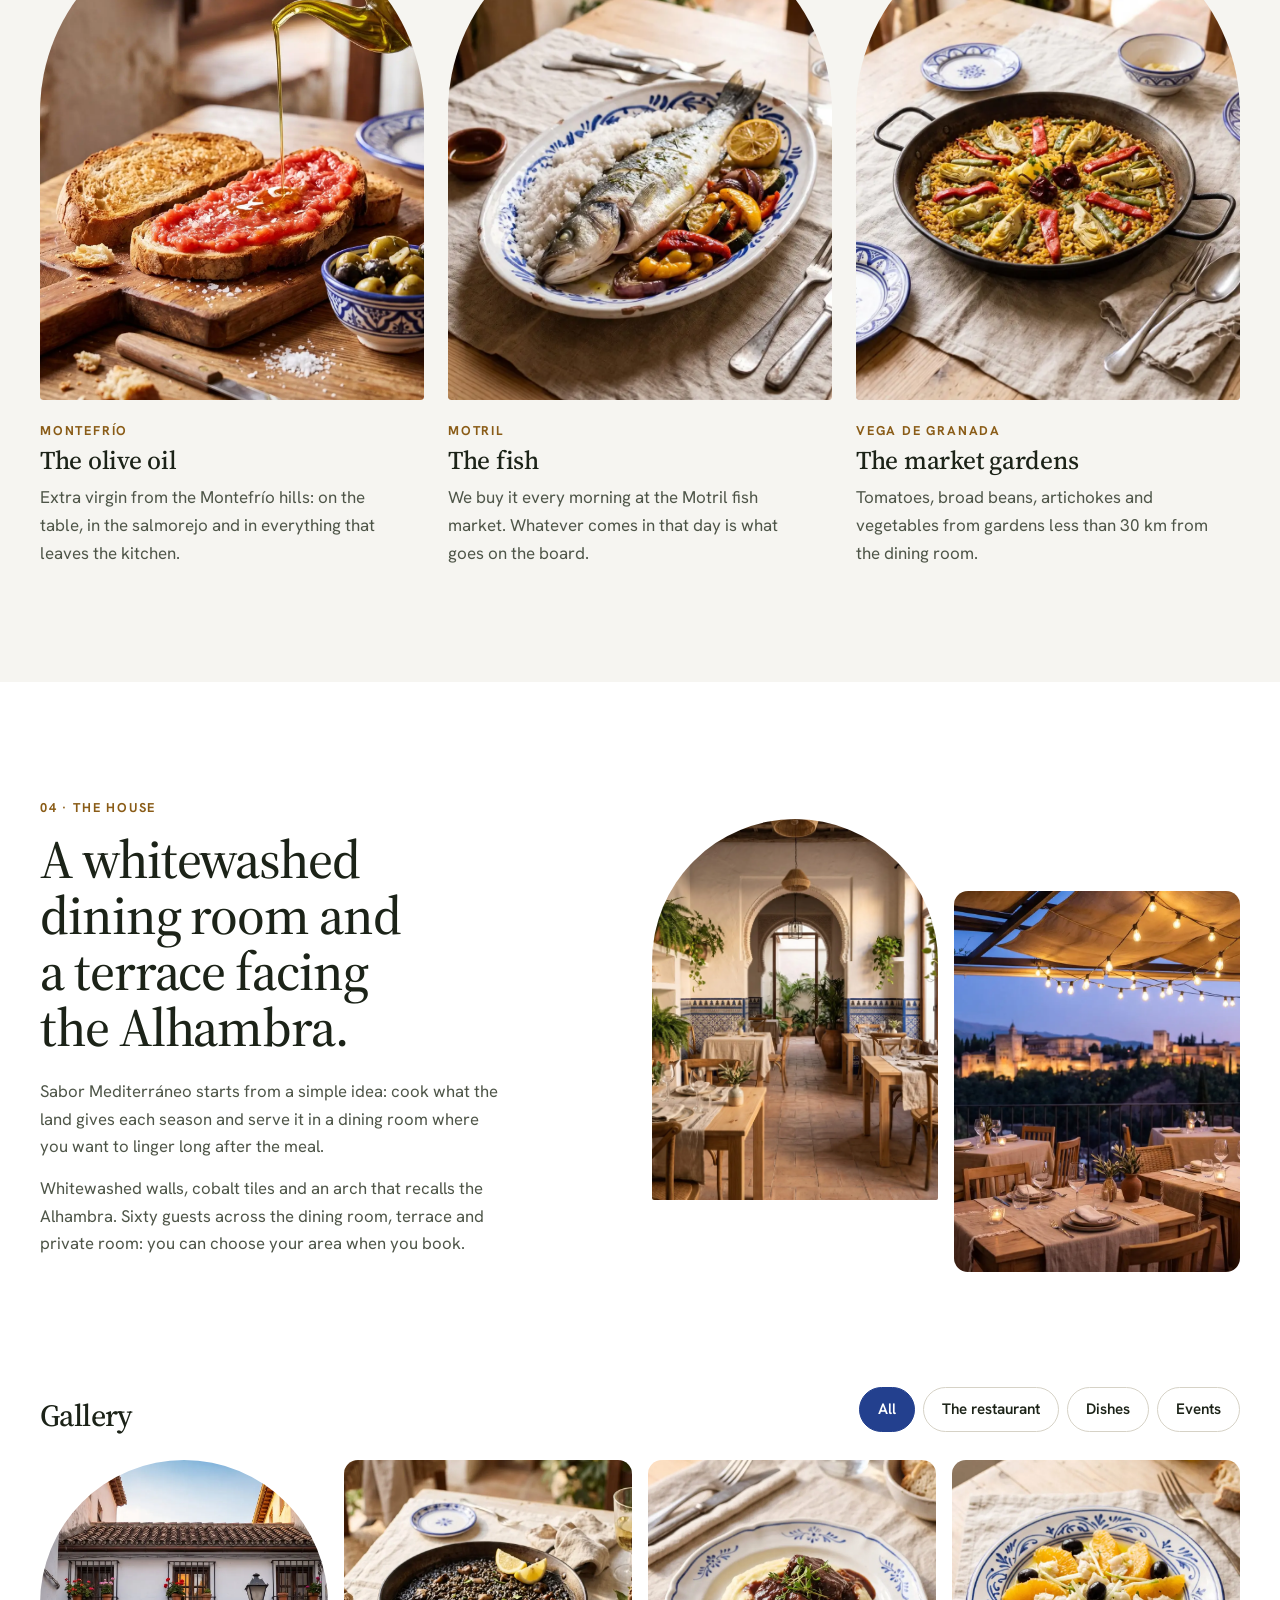
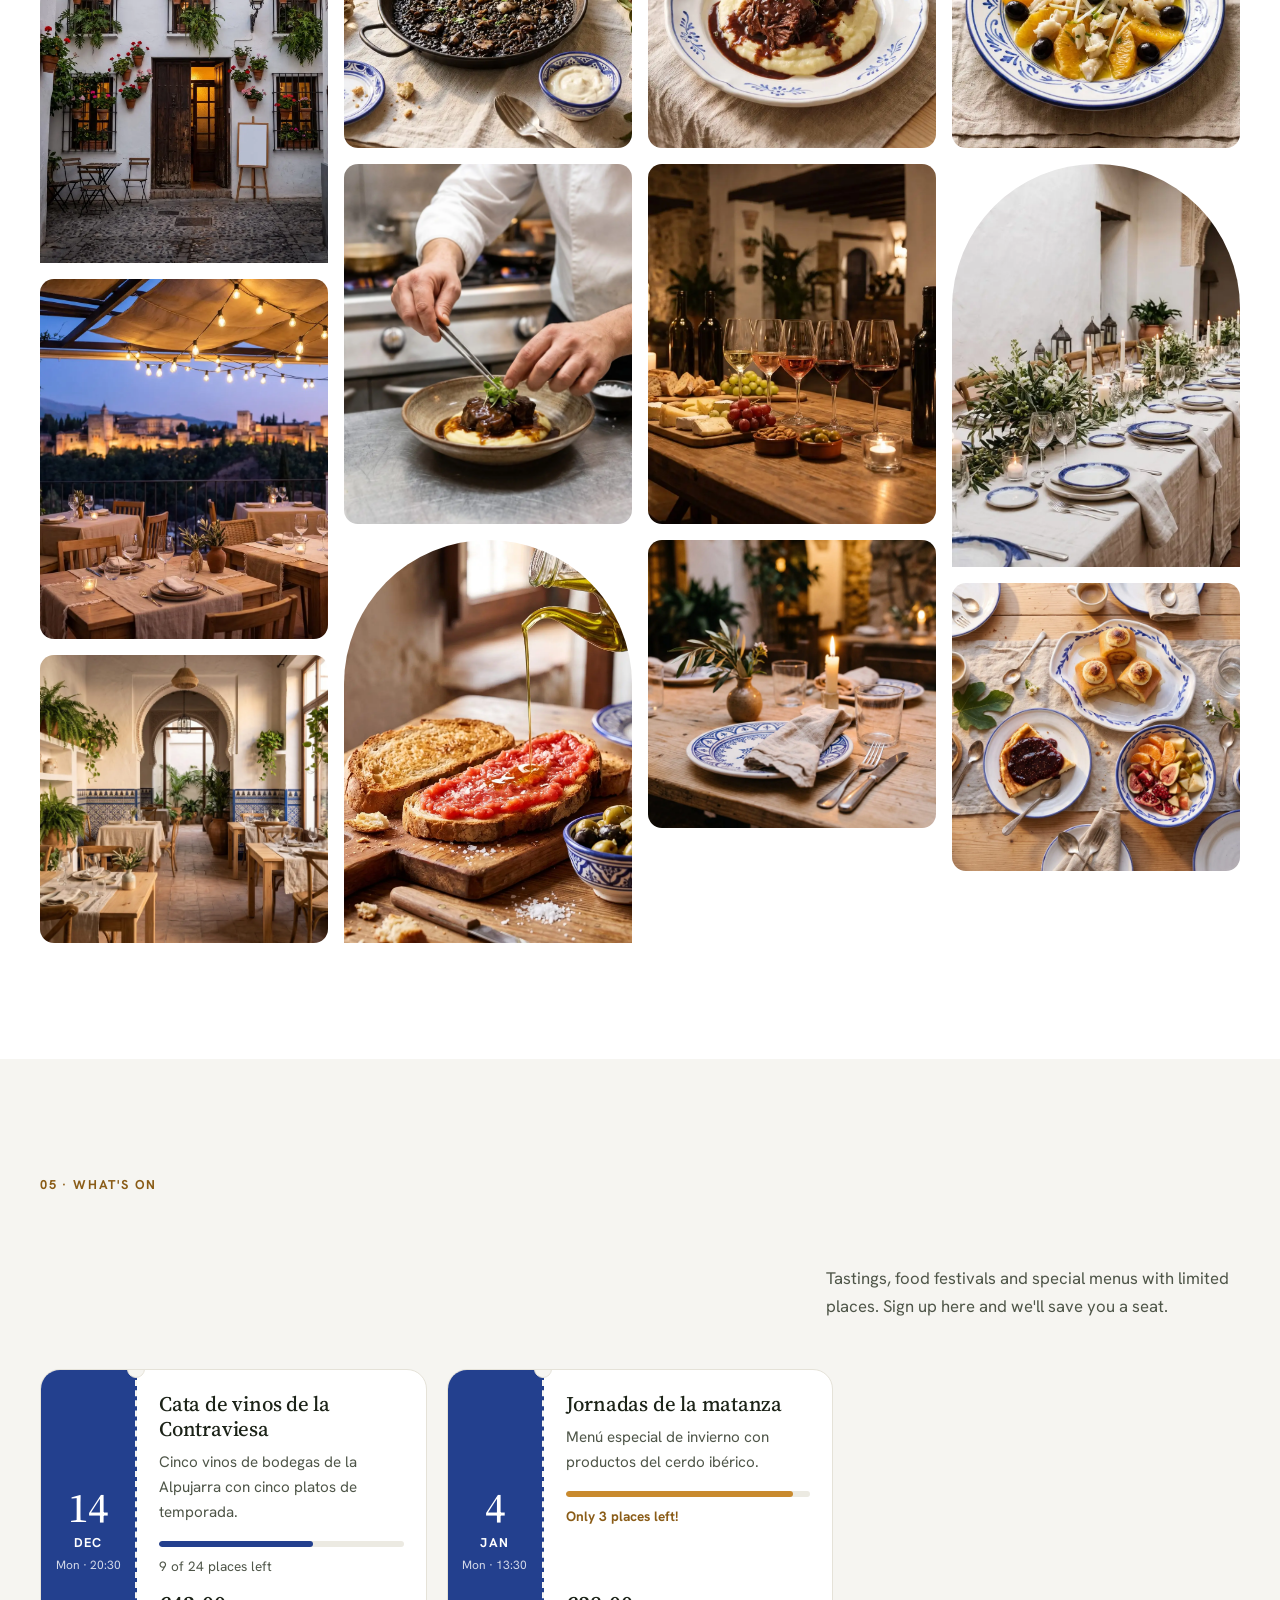
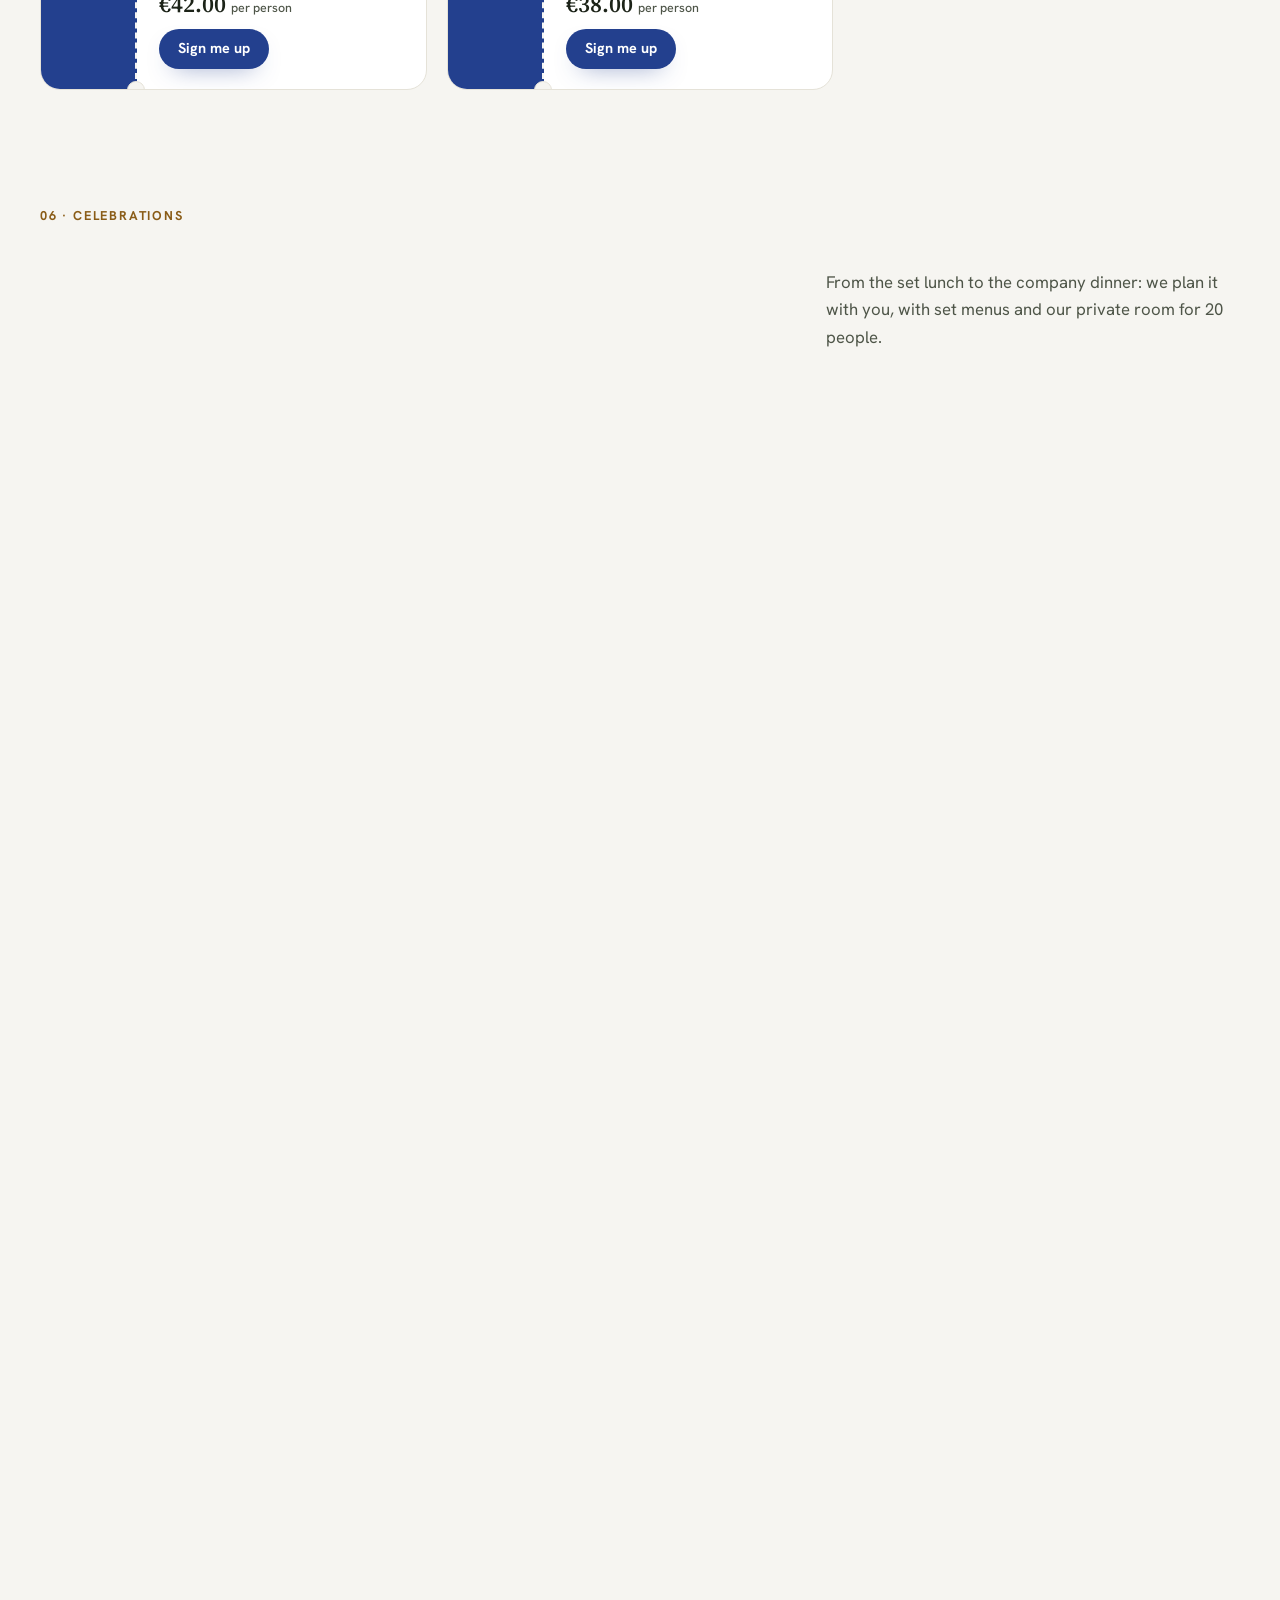
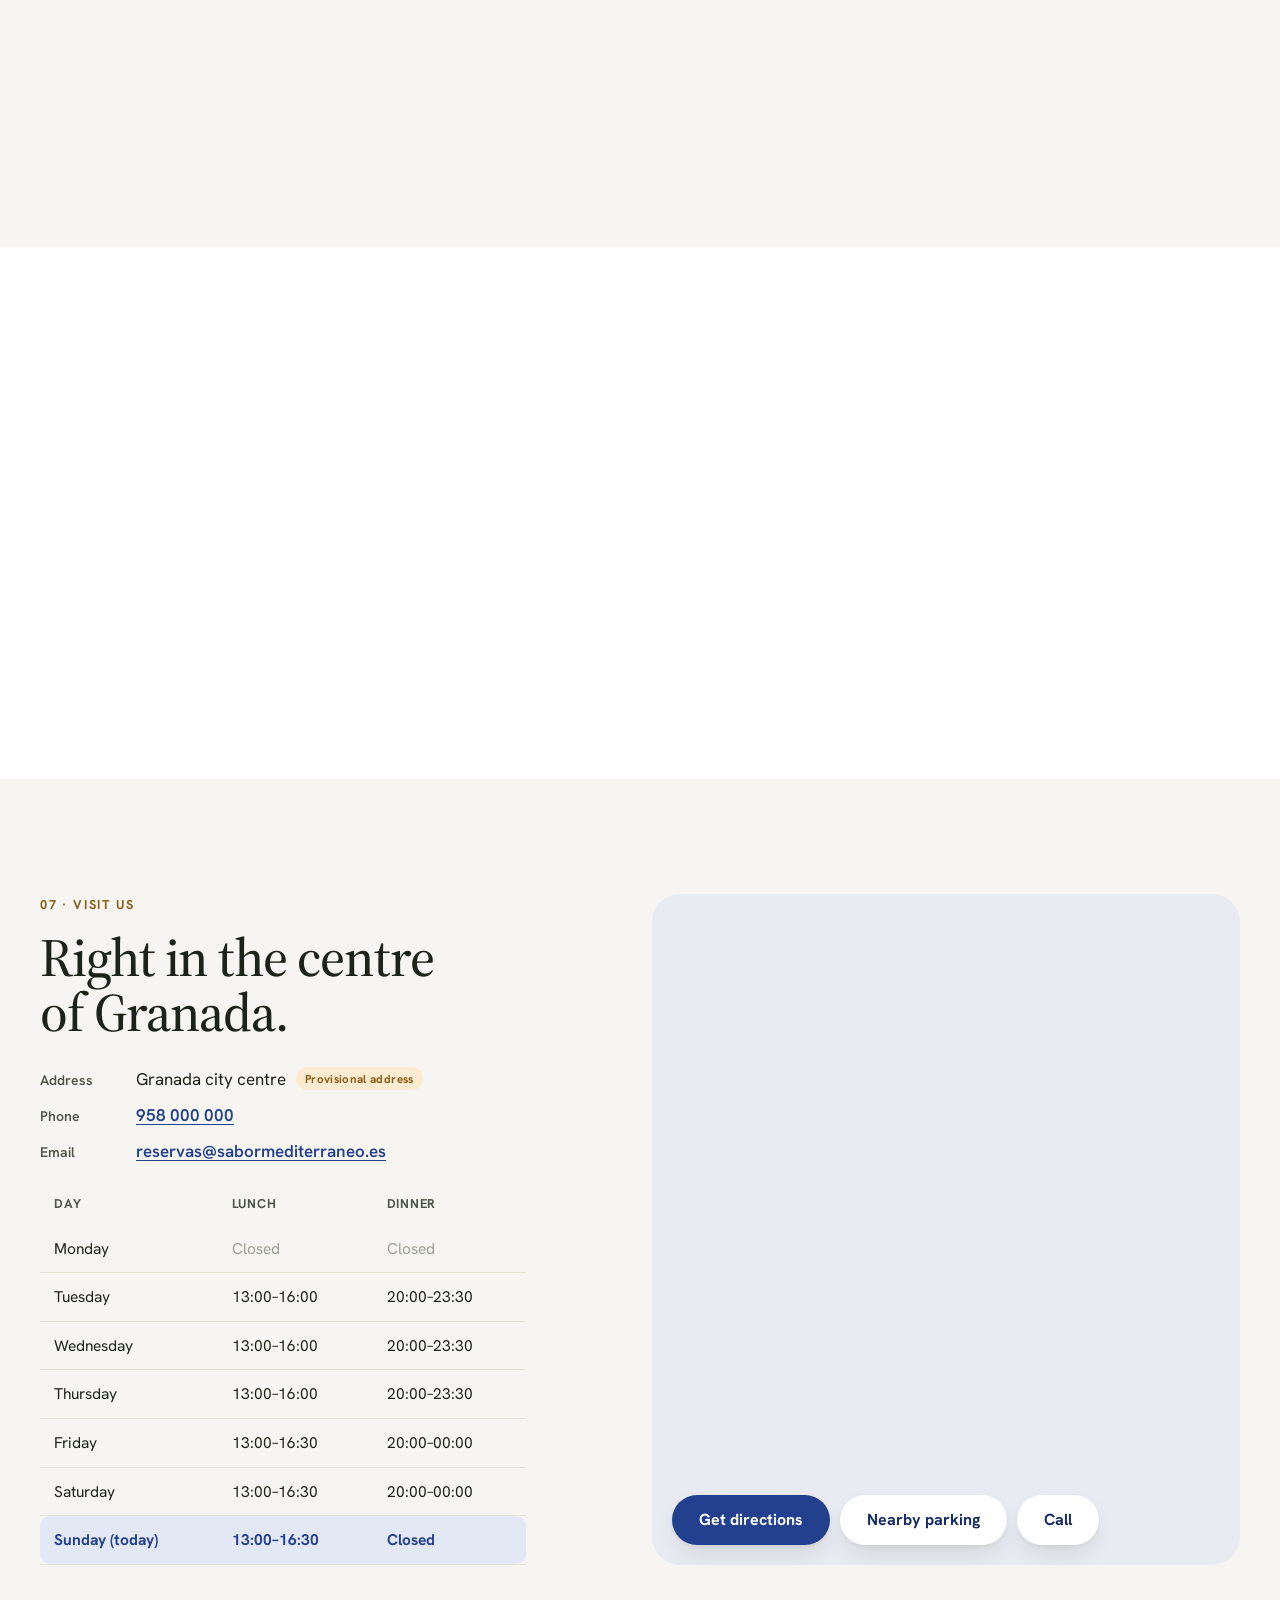
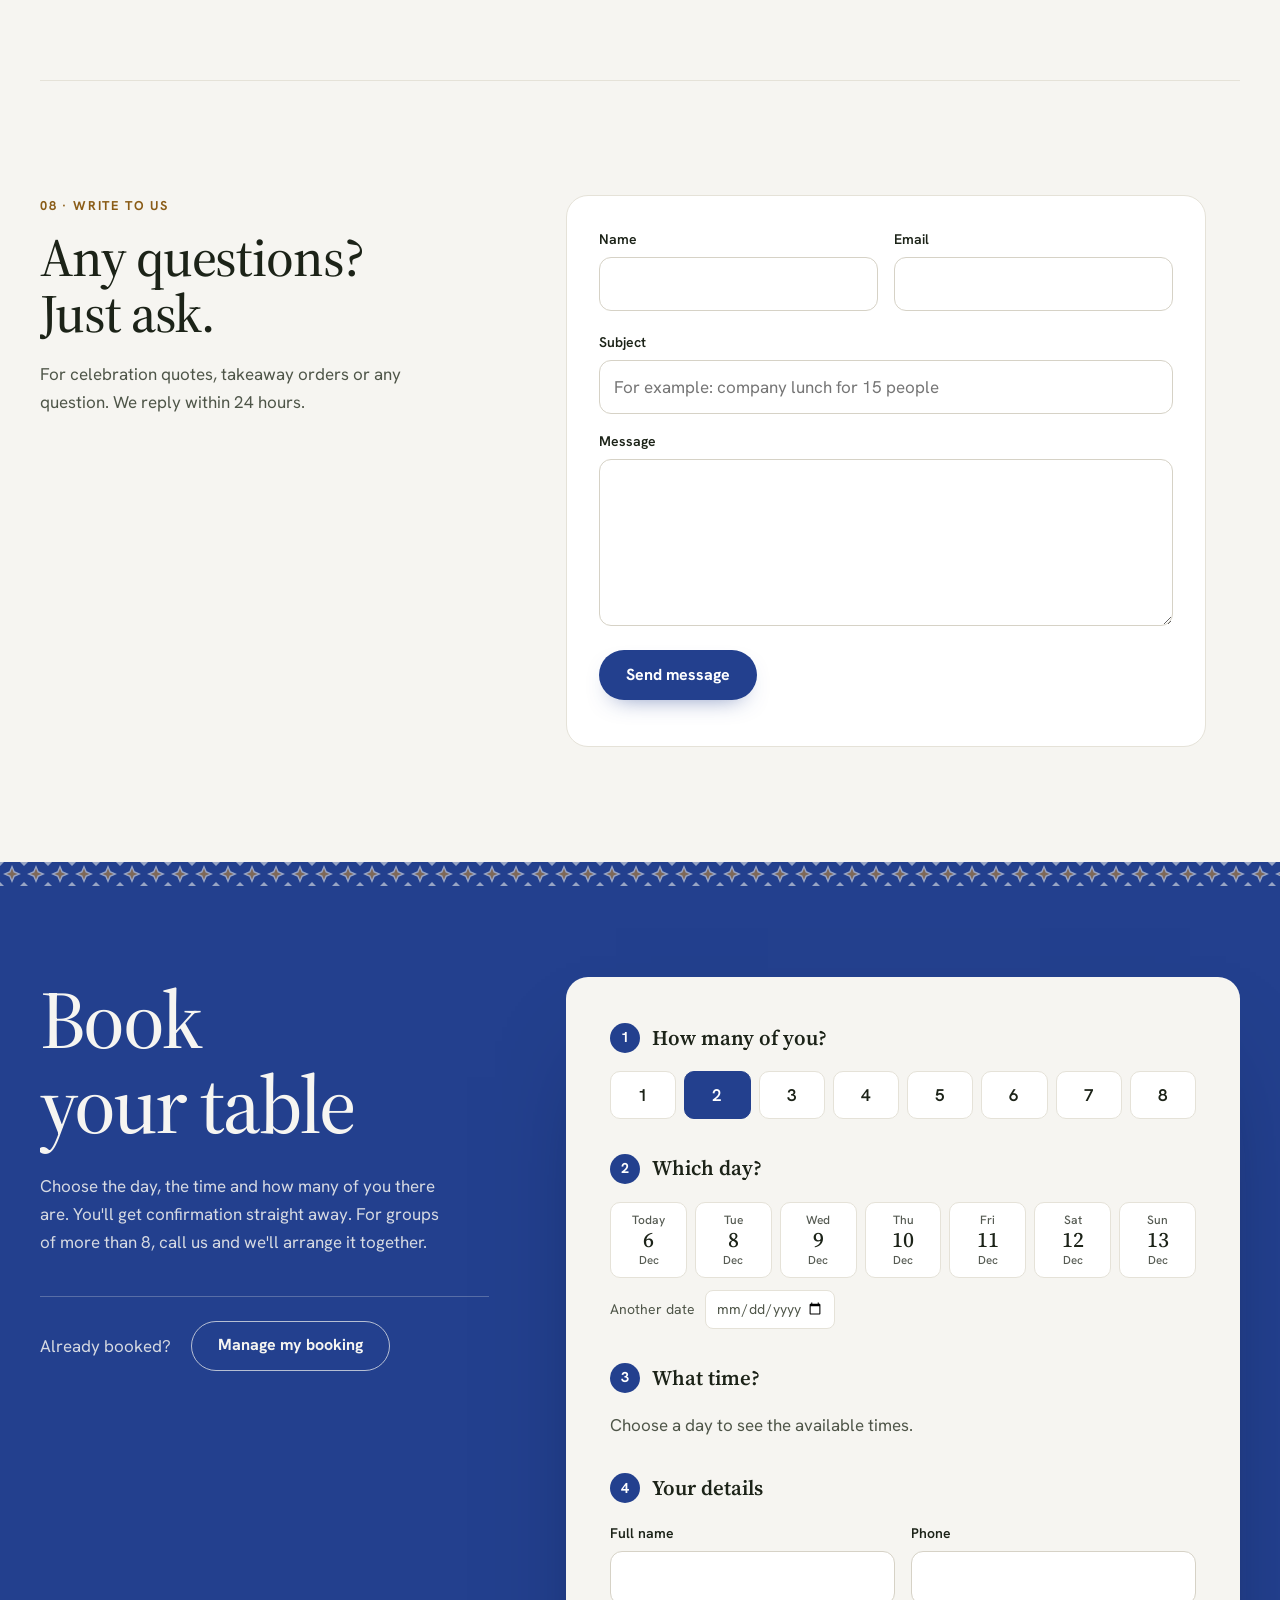
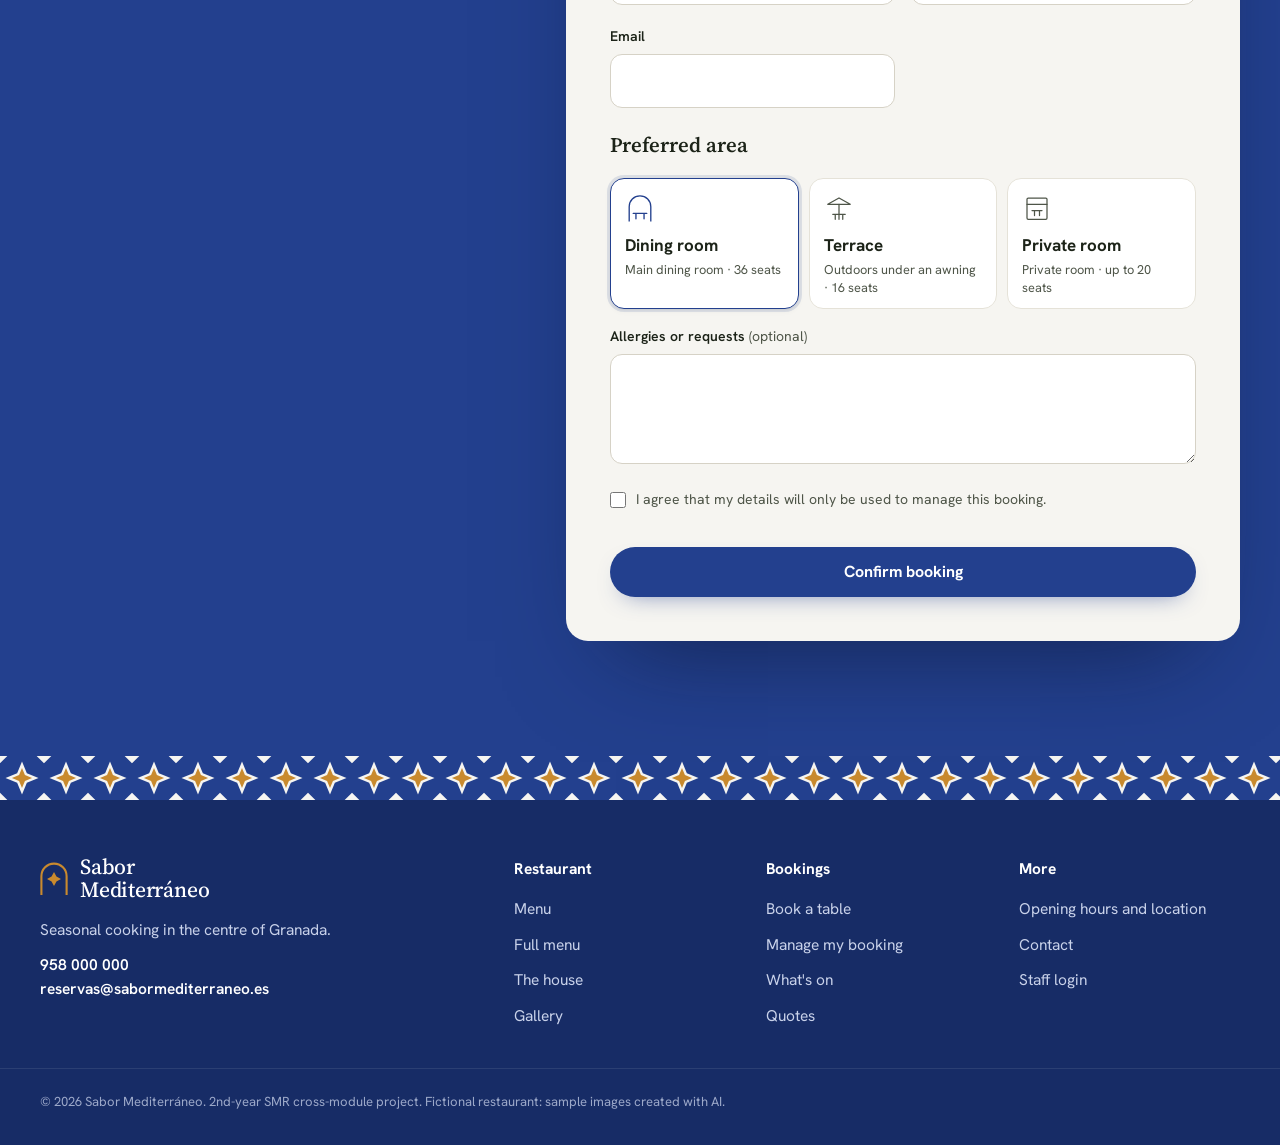
==== commit f47bc80e: "Portada nueva «Cal y cobalto» y pizarra del día - Estructura nueva: cinta de estado, portada con «Ho" ====
--- a/index.html
+++ b/index.html
@@ -105,107 +105,226 @@
 
     <link rel="alternate" hreflang="es" href="?lang=es">
     <link rel="alternate" hreflang="en" href="?lang=en">
-    <link rel="stylesheet" href="style.css?v=20261108">
+    <link rel="stylesheet" href="style.css?v=20261109">
     <!-- Idiomas: el diccionario inglés, después las funciones, después la web -->
-    <script src="i18n-en.js?v=20261108" defer></script>
-    <script src="i18n.js?v=20261108" defer></script>
-    <script src="javascript.js?v=20261108" defer></script>
+    <script src="i18n-en.js?v=20261109" defer></script>
+    <script src="i18n.js?v=20261109" defer></script>
+    <script src="javascript.js?v=20261109" defer></script>
 </head>
 <body>
 
     <a class="skip-link" href="#contenido">Saltar al contenido</a>
 
+    <!-- ============ CINTA DE ESTADO: abierto/cerrado y contacto ============ -->
+    <div class="topbar">
+        <div class="wrap topbar-inner">
+            <p class="open-status" id="open-status" aria-live="polite">
+                <span class="dot"></span><span class="open-status-text">Consultando horario…</span>
+            </p>
+            <p class="topbar-links">
+                <a href="tel:+34958000000">958 000 000</a>
+                <a href="mailto:reservas@sabormediterraneo.es" class="topbar-mail">reservas@sabormediterraneo.es</a>
+            </p>
+        </div>
+    </div>
+
     <!-- ============ CABECERA ============ -->
     <header class="header" id="header">
-        <a href="#inicio" class="logo" aria-label="Sabor Mediterráneo, ir al inicio">
-            <svg class="logo-mark" viewBox="0 0 40 48" aria-hidden="true">
-                <path d="M2 47V20C2 10 10 2 20 2s18 8 18 18v27" fill="none" stroke="currentColor" stroke-width="3"/>
-                <path d="M20 14l3.5 6.5L30 24l-6.5 3.5L20 34l-3.5-6.5L10 24l6.5-3.5z" fill="currentColor"/>
-            </svg>
-            <span class="logo-text">Sabor<br>Mediterráneo</span>
-        </a>
-
-        <button class="menu-toggle" id="menu-toggle" aria-label="Abrir menú" aria-expanded="false" aria-controls="nav">
-            <span></span><span></span>
-        </button>
-
-        <nav class="nav" id="nav" aria-label="Principal">
-            <a href="#nosotros">Nosotros</a>
-            <a href="#carta">Carta</a>
-            <a href="#servicios">Celebraciones</a>
-            <a href="#eventos">Eventos</a>
-            <a href="#galeria">Galería</a>
-            <a href="#visitanos">Visítanos</a>
-            <a href="#reservas" class="nav-cta">Reservar mesa</a>
-        </nav>
-
-        <div class="lang-switch" id="lang-switch" role="group" aria-label="Idioma · Language"></div>
+        <div class="wrap header-inner">
+            <a href="#inicio" class="logo" aria-label="Sabor Mediterráneo, ir al inicio">
+                <svg class="logo-mark" viewBox="0 0 40 48" aria-hidden="true">
+                    <path d="M2 47V20C2 10 10 2 20 2s18 8 18 18v27" fill="none" stroke="currentColor" stroke-width="3"/>
+                    <path d="M20 14l3.5 6.5L30 24l-6.5 3.5L20 34l-3.5-6.5L10 24l6.5-3.5z" fill="currentColor"/>
+                </svg>
+                <span class="logo-text">Sabor<br>Mediterráneo</span>
+            </a>
+
+            <button class="menu-toggle" id="menu-toggle" aria-label="Abrir menú" aria-expanded="false" aria-controls="nav">
+                <span></span><span></span>
+            </button>
+
+            <nav class="nav" id="nav" aria-label="Principal">
+                <a href="#carta">Carta</a>
+                <a href="#pizarra" id="nav-hoy" hidden>Hoy</a>
+                <a href="#nosotros">La casa</a>
+                <a href="#eventos">Agenda</a>
+                <a href="#servicios">Celebraciones</a>
+                <a href="#visitanos">Visítanos</a>
+                <a href="#reservas" class="nav-cta">Reservar mesa</a>
+            </nav>
+
+            <div class="lang-switch" id="lang-switch" role="group" aria-label="Idioma · Language"></div>
+        </div>
     </header>
 
     <main id="contenido">
 
-        <!-- ============ HERO ============
-             Al hacer scroll, el arco se abre hasta ocupar toda la pantalla:
-             como cruzar la puerta del restaurante. (javascript.js → iniciarHero) -->
-        <section class="hero" id="inicio">
-            <div class="hero-stage" id="hero-stage">
-                <div class="hero-text">
-                    <h1 class="hero-title">
-                        <span class="line">Cocina de la Vega,</span>
-                        <span class="line">mesa de Granada.</span>
-                    </h1>
-                </div>
-
-                <div class="hero-side hero-side-left">
-                    <p class="hero-lead">
-                        Arroces, guisos y pescado del día con producto de huertas
-                        a menos de 30 km. Sin prisas, como se ha comido siempre aquí.
-                    </p>
-                    <div class="hero-actions">
-                        <a href="#reservas" class="btn btn-primary">Reservar mesa</a>
-                        <a href="#carta" class="btn btn-ghost">Ver la carta</a>
-                    </div>
-                </div>
-
-                <div class="hero-side hero-side-right">
-                    <p class="open-status" id="open-status" aria-live="polite">
-                        <span class="dot"></span><span class="open-status-text">Consultando horario…</span>
-                    </p>
-                    <p class="hero-place">Centro de Granada<br>Cocina mediterránea de temporada</p>
-                </div>
-
-                <figure class="hero-arch" id="hero-arch">
+        <!-- ============ PORTADA ============ -->
+        <section class="hero wrap" id="inicio">
+            <div class="hero-text">
+                <p class="eyebrow">Cocina de temporada · Centro de Granada</p>
+                <h1 class="hero-title">
+                    <span class="line">Cocina de la Vega,</span>
+                    <span class="line">mesa de Granada.</span>
+                </h1>
+                <p class="hero-lead">
+                    Arroces, guisos y pescado del día con producto de huertas
+                    a menos de 30 km. Sin prisas, como se ha comido siempre aquí.
+                </p>
+                <div class="hero-actions">
+                    <a href="#reservas" class="btn btn-primary">Reservar mesa</a>
+                    <a href="#carta" class="btn btn-ghost">Ver la carta</a>
+                </div>
+            </div>
+
+            <div class="hero-media">
+                <figure class="hero-arch">
                     <img src="img/portada.webp" width="1195" height="1600"
                          alt="Mesa servida con arroz, salmorejo, berenjenas con miel y vino tinto" fetchpriority="high">
-                    <figcaption class="hero-veil" id="hero-veil" aria-hidden="true">
-                        <span class="hero-veil-line">La mesa ya está puesta.</span>
-                    </figcaption>
                 </figure>
-
-                <a class="hero-cue" href="#nosotros" id="hero-cue">
-                    <span>Entrar</span>
-                    <svg viewBox="0 0 24 24" aria-hidden="true"><path d="M12 5v14M6 13l6 6 6-6" fill="none" stroke="currentColor" stroke-width="1.6" stroke-linecap="round" stroke-linejoin="round"/></svg>
+                <!-- "Hoy en la cocina": el plato destacado de la pizarra (panel → Pizarra del día) -->
+                <a class="hero-ticket" id="hero-ticket" href="#pizarra" hidden>
+                    <span class="eyebrow">Hoy en la cocina</span>
+                    <span class="hero-ticket-name" id="hero-ticket-name"></span>
+                    <span class="hero-ticket-meta" id="hero-ticket-meta"></span>
                 </a>
             </div>
         </section>
 
-        <div class="tile-band" aria-hidden="true"></div>
-
-        <!-- ============ NOSOTROS ============ -->
-        <section class="about section" id="nosotros">
-            <p class="about-statement">
-                Compramos cada mañana en la Vega y en la lonja de Motril.
-                Lo que no está bueno ese día, no entra en la carta.
-            </p>
-
-            <div class="about-grid">
-                <figure class="about-arch">
-                    <img src="img/comedor.webp" width="1289" height="1600"
-                         alt="Comedor encalado con arco nazarí y zócalo de azulejos" loading="lazy">
-                </figure>
-
+        <!-- ============ BUSCADOR DE MESA: horas libres sin bajar hasta la reserva ============ -->
+        <section class="finder wrap" aria-labelledby="finder-title">
+            <h2 class="sr-only" id="finder-title">Buscar mesa</h2>
+            <form class="finder-form" id="finder-form" novalidate>
+                <label class="finder-field"><span>Personas</span><select id="q-personas"></select></label>
+                <label class="finder-field finder-field-wide"><span>Día</span><select id="q-dia"></select></label>
+                <label class="finder-field"><span>Turno</span>
+                    <select id="q-turno">
+                        <option value="comida">Comida</option>
+                        <option value="cena">Cena</option>
+                    </select>
+                </label>
+                <label class="finder-field"><span>Zona</span>
+                    <select id="q-zona">
+                        <option value="1">Salón</option>
+                        <option value="2">Terraza</option>
+                        <option value="3">Reservado</option>
+                    </select>
+                </label>
+                <button type="submit" class="btn btn-primary" id="finder-submit">Ver horas libres</button>
+            </form>
+            <div class="finder-result" id="finder-result" aria-live="polite"></div>
+        </section>
+
+        <!-- ============ DATOS DE LA CASA ============ -->
+        <section class="wrap" aria-label="La casa en cifras">
+            <dl class="facts">
+                <div><dt>30 km</dt><dd>distancia máxima a nuestras huertas</dd></div>
+                <div><dt>Motril</dt><dd>pescado de lonja, cada mañana</dd></div>
+                <div><dt>14</dt><dd>alérgenos señalados en cada plato</dd></div>
+                <div><dt>60</dt><dd>comensales entre salón, terraza y reservado</dd></div>
+            </dl>
+        </section>
+
+        <!-- ============ PIZARRA DEL DÍA (panel → Pizarra del día) ============
+             Si está vacía, la sección no se muestra. -->
+        <section class="section wrap" id="pizarra" aria-labelledby="board-title" hidden>
+            <div class="board">
+                <svg class="board-star" viewBox="0 0 48 48" aria-hidden="true"><path d="M24 2l6.4 15.6L46 24l-15.6 6.4L24 46l-6.4-15.6L2 24l15.6-6.4z" fill="currentColor"/></svg>
+                <div class="board-head">
+                    <p class="eyebrow eyebrow-num">Pizarra del día</p>
+                    <h2 id="board-title">Lo que ha llegado esta mañana</h2>
+                    <p class="board-lead">La cocina la escribe cada mañana con lo que trae la lonja y la huerta. Cuando algo se acaba, se tacha.</p>
+                    <p class="board-stamp" id="board-stamp"></p>
+                </div>
+                <ul class="board-list" id="board-list"></ul>
+            </div>
+        </section>
+
+        <!-- ============ CARTA ============ -->
+        <section class="menu section wrap" id="carta" aria-labelledby="menu-title">
+            <header class="sec-head">
+                <div>
+                    <p class="eyebrow eyebrow-num">La carta</p>
+                    <h2 id="menu-title">Corta, de temporada y sin trampas.</h2>
+                </div>
+                <p class="sec-lead">Cambia con la temporada. Pulsa un plato para ver sus alérgenos y el vino que le va.</p>
+            </header>
+
+            <div class="menu-controls">
+                <div class="tabs" role="tablist" id="menu-tabs" aria-label="Categorías de la carta"></div>
+                <fieldset class="diet-filters">
+                    <legend class="sr-only">Filtrar por dieta</legend>
+                    <label class="chip-check"><input type="checkbox" value="vegetariano" id="f-veg"> Vegetariano</label>
+                    <label class="chip-check"><input type="checkbox" value="sin_gluten" id="f-sg"> Sin gluten</label>
+                </fieldset>
+            </div>
+
+            <div class="menu-body">
+                <div class="menu-paper">
+                    <ul class="dish-list" id="dish-list" aria-live="polite"></ul>
+                </div>
+
+                <!-- Plato destacado: cambia al pasar por encima de cada plato -->
+                <aside class="menu-feature" aria-label="Plato destacado">
+                    <figure class="feature-photo"><img id="preview-img" alt="" width="896" height="1200"></figure>
+                    <div class="feature-body">
+                        <p class="eyebrow" id="feature-tag">Recomendado</p>
+                        <p class="feature-name" id="preview-caption"></p>
+                        <p class="feature-desc" id="feature-desc"></p>
+                        <p class="feature-pairing" id="feature-pairing" hidden>
+                            <svg viewBox="0 0 14 18" aria-hidden="true"><path d="M2 1h10c0 5-1.5 8-5 8S2 6 2 1zM7 9v7M3.5 17h7" fill="none" stroke="currentColor" stroke-width="1.6" stroke-linecap="round"/></svg>
+                            <span><strong>Marida con</strong> <span id="feature-pairing-text"></span></span>
+                        </p>
+                        <button type="button" class="btn btn-ghost btn-block" id="feature-open" aria-haspopup="dialog">Ver el plato</button>
+                        <a class="text-link" href="carta.html">Abrir la carta completa</a>
+                    </div>
+                </aside>
+            </div>
+
+            <details class="allergen-legend">
+                <summary>Leyenda de alérgenos</summary>
+                <ul id="allergen-legend"></ul>
+                <p>Si tienes una alergia o intolerancia, avísanos al reservar. Adaptamos lo que se pueda adaptar.</p>
+            </details>
+        </section>
+
+        <!-- ============ DE DÓNDE SALE ============ -->
+        <section class="producers section wrap" id="productores" aria-labelledby="producers-title">
+            <header class="sec-head">
+                <div>
+                    <p class="eyebrow eyebrow-num">De dónde sale</p>
+                    <h2 id="producers-title">Del productor a la mesa, sin rodeos.</h2>
+                </div>
+                <p class="sec-lead">Compramos cada mañana en la Vega y en la lonja de Motril. Lo que no está bueno ese día, no entra en la carta.</p>
+            </header>
+            <div class="producers-grid">
+                <article class="producer">
+                    <figure class="producer-photo"><img src="img/galeria/aceite.webp" width="1500" height="1500" loading="lazy" alt="Pan con tomate y aceite de oliva virgen extra"></figure>
+                    <p class="eyebrow">Montefrío</p>
+                    <h3>El aceite</h3>
+                    <p>Virgen extra de la Sierra de Montefrío: en la mesa, en el salmorejo y en todo lo que sale de la cocina.</p>
+                </article>
+                <article class="producer">
+                    <figure class="producer-photo"><img src="img/platos/lubina.webp" width="896" height="1200" loading="lazy" alt="Lubina a la sal con verduras asadas"></figure>
+                    <p class="eyebrow">Motril</p>
+                    <h3>El pescado</h3>
+                    <p>Lo compramos cada mañana en la lonja de Motril. Lo que entra ese día es lo que sale en la pizarra.</p>
+                </article>
+                <article class="producer">
+                    <figure class="producer-photo"><img src="img/platos/arroz-verduras.webp" width="896" height="1200" loading="lazy" alt="Arroz de verduras de la huerta"></figure>
+                    <p class="eyebrow">Vega de Granada</p>
+                    <h3>La huerta</h3>
+                    <p>Tomate, habas, alcachofa y hortalizas de huertas a menos de 30 km del comedor.</p>
+                </article>
+            </div>
+        </section>
+
+        <!-- ============ LA CASA + GALERÍA ============ -->
+        <div class="band">
+            <section class="about section wrap" id="nosotros" aria-labelledby="about-title">
                 <div class="about-text">
-                    <h2>Una casa de comidas con la puerta abierta</h2>
+                    <p class="eyebrow eyebrow-num">La casa</p>
+                    <h2 id="about-title">Un comedor encalado y una terraza con la Alhambra enfrente.</h2>
                     <p>
                         Sabor Mediterráneo nace con una idea sencilla: cocinar lo que
                         da la tierra en cada estación y servirlo en un comedor donde
@@ -213,69 +332,56 @@
                     </p>
                     <p>
                         Paredes encaladas, azulejo de cobalto y un arco que recuerda
-                        a la Alhambra. Aquí se viene a comer bien y a hablar sin mirar el reloj.
+                        a la Alhambra. Sesenta comensales entre salón, terraza y reservado:
+                        al reservar podéis elegir zona.
                     </p>
-
-                    <dl class="facts">
-                        <div><dt>30 km</dt><dd>radio máximo de nuestros proveedores de huerta</dd></div>
-                        <div><dt>14</dt><dd>alérgenos señalados en cada plato</dd></div>
-                        <div><dt>60</dt><dd>comensales entre salón, terraza y reservado</dd></div>
-                    </dl>
-                </div>
-            </div>
-        </section>
-
-        <!-- ============ CARTA ============ -->
-        <section class="menu section" id="carta">
-            <header class="menu-head">
-                <h2>La carta</h2>
-                <p>Cambia con la temporada. Pregúntanos por los platos fuera de carta.</p>
+                </div>
+                <div class="about-photos">
+                    <figure class="about-arch"><img src="img/comedor.webp" width="1289" height="1600" loading="lazy" alt="Comedor encalado con arco nazarí y zócalo de azulejos"></figure>
+                    <figure class="about-tall"><img src="img/galeria/terraza.webp" width="1500" height="1120" loading="lazy" alt="Terraza con vistas a la Alhambra"></figure>
+                </div>
+            </section>
+
+            <section class="gallery wrap" id="galeria" aria-labelledby="gallery-title">
+                <header class="gallery-head">
+                    <h2 id="gallery-title" class="h-sm">Galería</h2>
+                    <div class="gallery-filters" id="gallery-filters" role="group" aria-label="Filtrar fotos"></div>
+                </header>
+                <ul class="gallery-grid" id="gallery-grid"></ul>
+            </section>
+        </div>
+
+        <!-- ============ AGENDA ============ -->
+        <section class="events section wrap" id="eventos" aria-labelledby="events-title">
+            <header class="sec-head">
+                <div>
+                    <p class="eyebrow eyebrow-num">Agenda</p>
+                    <h2 id="events-title">Noches con algo especial.</h2>
+                </div>
+                <p class="sec-lead">Catas, jornadas y menús especiales con plazas limitadas. Apúntate desde aquí y te guardamos el sitio.</p>
             </header>
-
-            <div class="menu-controls">
-                <div class="tabs" role="tablist" id="menu-tabs" aria-label="Categorías de la carta"></div>
-                <fieldset class="diet-filters">
-                    <legend class="sr-only">Filtrar por dieta</legend>
-                    <label class="chip-check"><input type="checkbox" value="vegetariano" id="f-veg"> Vegetariano</label>
-                    <label class="chip-check"><input type="checkbox" value="sin_gluten" id="f-sg"> Sin gluten</label>
-                </fieldset>
-            </div>
-
-            <div class="menu-body">
-                <ul class="dish-list" id="dish-list" aria-live="polite"></ul>
-
-                <aside class="menu-preview" aria-hidden="true">
-                    <figure class="preview-arch">
-                        <img id="preview-img" src="" alt="">
-                    </figure>
-                    <p class="preview-caption" id="preview-caption"></p>
-                </aside>
-            </div>
-
-            <details class="allergen-legend">
-                <summary>Leyenda de alérgenos</summary>
-                <ul id="allergen-legend"></ul>
-                <p>Si tienes una alergia o intolerancia, avísanos al reservar. Adaptamos lo que se pueda adaptar.</p>
-            </details>
-        </section>
-
-        <!-- ============ SERVICIOS ============ -->
-        <section class="services section" id="servicios" aria-labelledby="services-title">
-            <header class="services-head">
-                <h2 id="services-title">Celebraciones y más</h2>
-                <p>Del menú del día a la cena de empresa: lo organizamos contigo, con menús cerrados y nuestro reservado para 20 personas.</p>
+            <ol class="events-list" id="events-list" aria-live="polite"></ol>
+        </section>
+
+        <!-- ============ CELEBRACIONES ============ -->
+        <section class="services section wrap" id="servicios" aria-labelledby="services-title">
+            <header class="sec-head">
+                <div>
+                    <p class="eyebrow eyebrow-num">Celebraciones</p>
+                    <h2 id="services-title">Celebraciones y más</h2>
+                </div>
+                <p class="sec-lead">Del menú del día a la cena de empresa: lo organizamos contigo, con menús cerrados y nuestro reservado para 20 personas.</p>
             </header>
             <div class="services-grid" id="services-grid"></div>
 
             <div class="celebra" id="presupuesto">
-                <figure class="celebra-arch">
+                <figure class="celebra-photo">
                     <img src="img/galeria/celebracion.webp" width="1500" height="1120" loading="lazy"
                          alt="Mesa larga preparada para una celebración en el reservado">
                 </figure>
                 <div class="celebra-body">
                     <h3 class="celebra-title">Pide presupuesto para tu celebración</h3>
                     <p class="celebra-lead">Cuéntanos qué celebras y cuántos seréis. Te llamamos o te escribimos con una propuesta de menú y precio, sin compromiso.</p>
-
                     <form class="quote-form" id="quote-form" novalidate>
                         <fieldset class="quote-types">
                             <legend>¿Qué celebráis?</legend>
@@ -344,52 +450,31 @@
             </div>
         </section>
 
-        <!-- ============ EVENTOS ============ -->
-        <section class="events section" id="eventos" aria-labelledby="events-title">
-            <header class="events-head">
-                <h2 id="events-title">Próximos eventos</h2>
-                <p>Catas, jornadas y menús especiales con plazas limitadas. Apúntate desde aquí y te guardamos el sitio.</p>
-            </header>
-            <ol class="events-list" id="events-list" aria-live="polite"></ol>
-        </section>
-
-        <!-- ============ GALERÍA ============ -->
-        <section class="gallery section" id="galeria" aria-labelledby="gallery-title">
-            <header class="gallery-head">
-                <h2 id="gallery-title">Galería</h2>
-                <div class="gallery-filters" id="gallery-filters" role="group" aria-label="Filtrar fotos"></div>
-            </header>
-            <ul class="gallery-grid" id="gallery-grid"></ul>
-        </section>
-
         <!-- ============ OPINIONES ============ -->
         <section class="reviews section" aria-labelledby="reviews-title">
-            <h2 id="reviews-title">Lo que cuentan quienes ya han venido</h2>
-            <div class="reviews-track" id="reviews-track"></div>
+            <div class="wrap">
+                <h2 id="reviews-title">Lo que cuentan quienes ya han venido</h2>
+                <div class="reviews-track" id="reviews-track"></div>
+            </div>
         </section>
 
         <!-- ============ VISÍTANOS ============ -->
-        <section class="visit section" id="visitanos">
+        <section class="visit section wrap" id="visitanos" aria-labelledby="visit-title">
             <div class="visit-info">
-                <h2>Horario y ubicación</h2>
+                <p class="eyebrow eyebrow-num">Visítanos</p>
+                <h2 id="visit-title">En pleno centro de Granada.</h2>
+
+                <div class="contact-lines">
+                    <p><strong>Dirección</strong> Centro de Granada <span class="pill-provisional">Dirección provisional</span></p>
+                    <p><strong>Teléfono</strong> <a href="tel:+34958000000">958 000 000</a></p>
+                    <p><strong>Email</strong> <a href="mailto:reservas@sabormediterraneo.es">reservas@sabormediterraneo.es</a></p>
+                </div>
 
                 <table class="schedule" id="schedule">
                     <caption class="sr-only">Horario semanal</caption>
                     <thead><tr><th scope="col">Día</th><th scope="col">Comida</th><th scope="col">Cena</th></tr></thead>
                     <tbody></tbody>
                 </table>
-
-                <div class="contact-lines">
-                    <p><strong>Dirección</strong> Centro de Granada <span class="pill-provisional">Dirección provisional</span></p>
-                    <p><strong>Teléfono</strong> <a href="tel:+34958000000">958 000 000</a></p>
-                    <p><strong>Email</strong> <a href="mailto:reservas@sabormediterraneo.es">reservas@sabormediterraneo.es</a></p>
-                </div>
-
-                <div class="visit-actions">
-                    <a class="btn btn-primary" href="https://www.google.com/maps/dir/?api=1&amp;destination=37.1745%2C-3.5985" target="_blank" rel="noopener">Cómo llegar</a>
-                    <a class="btn btn-ghost" href="tel:+34958000000">Llamar</a>
-                    <a class="btn btn-ghost" href="mailto:reservas@sabormediterraneo.es">Escribir un email</a>
-                </div>
             </div>
 
             <div class="visit-map">
@@ -397,13 +482,19 @@
                     title="Mapa de la ubicación del restaurante en Granada"
                     src="https://www.openstreetmap.org/export/embed.html?bbox=-3.6075%2C37.1695%2C-3.5895%2C37.1795&amp;layer=mapnik&amp;marker=37.1745%2C-3.5985"
                     loading="lazy"></iframe>
+                <div class="visit-actions">
+                    <a class="btn btn-primary" href="https://www.google.com/maps/dir/?api=1&amp;destination=37.1745%2C-3.5985" target="_blank" rel="noopener">Cómo llegar</a>
+                    <a class="btn btn-light" href="https://www.google.com/maps/search/aparcamiento/@37.1745,-3.5985,16z" target="_blank" rel="noopener">Aparcamiento cercano</a>
+                    <a class="btn btn-light" href="tel:+34958000000">Llamar</a>
+                </div>
             </div>
         </section>
 
         <!-- ============ CONTACTO ============ -->
-        <section class="contact section" id="contacto">
+        <section class="contact section wrap" id="contacto" aria-labelledby="contact-title">
             <div class="contact-text">
-                <h2>Escríbenos</h2>
+                <p class="eyebrow eyebrow-num">Escríbenos</p>
+                <h2 id="contact-title">¿Alguna duda? Pregúntanos.</h2>
                 <p>
                     Para presupuestos de celebraciones, encargos para llevar o
                     cualquier duda. Respondemos en menos de 24 horas.
@@ -550,7 +641,7 @@
         <!-- ============ VISOR DE FOTOS ============ -->
         <dialog class="lightbox" id="lightbox" aria-label="Foto ampliada">
             <figure class="lb-figure">
-                <img id="lb-img" src="" alt="">
+                <img id="lb-img" alt="">
                 <figcaption><span id="lb-title"></span> <span class="lb-count" id="lb-count"></span></figcaption>
             </figure>
             <button type="button" class="lb-btn lb-prev" id="lb-prev" aria-label="Foto anterior">
@@ -725,10 +816,15 @@
 
     <!-- Accesos rápidos: barra "Reservar" en el móvil y botón para volver arriba -->
     <div class="quick-bar" id="quick-bar">
-        <a class="btn btn-primary" href="#reservas">Reservar mesa</a>
         <a class="quick-icon" href="tel:+34958000000" aria-label="Llamar al restaurante">
             <svg viewBox="0 0 24 24" aria-hidden="true"><path d="M6.6 3h3l1.5 4.2-2 1.3a12 12 0 0 0 6.4 6.4l1.3-2 4.2 1.5v3a2 2 0 0 1-2.2 2A17.6 17.6 0 0 1 4.6 5.2 2 2 0 0 1 6.6 3z" fill="none" stroke="currentColor" stroke-width="1.6" stroke-linejoin="round"/></svg>
+            <span>Llamar</span>
         </a>
+        <a class="quick-icon" href="https://www.google.com/maps/dir/?api=1&amp;destination=37.1745%2C-3.5985" target="_blank" rel="noopener" aria-label="Cómo llegar">
+            <svg viewBox="0 0 24 24" aria-hidden="true"><path d="M12 21s7-6.2 7-12a7 7 0 1 0-14 0c0 5.8 7 12 7 12z" fill="none" stroke="currentColor" stroke-width="1.6"/><circle cx="12" cy="9" r="2.5" fill="none" stroke="currentColor" stroke-width="1.6"/></svg>
+            <span>Cómo llegar</span>
+        </a>
+        <a class="btn btn-light" href="#reservas">Reservar mesa</a>
     </div>
     <a class="to-top" id="to-top" href="#inicio" aria-label="Volver arriba">
         <svg viewBox="0 0 24 24" aria-hidden="true"><path d="M12 19V5M6 11l6-6 6 6" fill="none" stroke="currentColor" stroke-width="1.8" stroke-linecap="round" stroke-linejoin="round"/></svg>
@@ -736,28 +832,43 @@
 
     <!-- ============ PIE ============ -->
     <footer class="footer">
-        <div class="tile-band tile-band-thin" aria-hidden="true"></div>
-        <div class="footer-inner">
-            <a href="#inicio" class="logo logo-footer">
-                <svg class="logo-mark" viewBox="0 0 40 48" aria-hidden="true">
-                    <path d="M2 47V20C2 10 10 2 20 2s18 8 18 18v27" fill="none" stroke="currentColor" stroke-width="3"/>
-                    <path d="M20 14l3.5 6.5L30 24l-6.5 3.5L20 34l-3.5-6.5L10 24l6.5-3.5z" fill="currentColor"/>
-                </svg>
-                <span class="logo-text">Sabor<br>Mediterráneo</span>
-            </a>
-            <nav class="footer-nav" aria-label="Pie de página">
+        <div class="tile-band" aria-hidden="true"></div>
+        <div class="wrap footer-inner">
+            <div class="footer-brand">
+                <a href="#inicio" class="logo logo-footer">
+                    <svg class="logo-mark" viewBox="0 0 40 48" aria-hidden="true">
+                        <path d="M2 47V20C2 10 10 2 20 2s18 8 18 18v27" fill="none" stroke="currentColor" stroke-width="3"/>
+                        <path d="M20 14l3.5 6.5L30 24l-6.5 3.5L20 34l-3.5-6.5L10 24l6.5-3.5z" fill="currentColor"/>
+                    </svg>
+                    <span class="logo-text">Sabor<br>Mediterráneo</span>
+                </a>
+                <p>Cocina de temporada en el centro de Granada.</p>
+                <p><a href="tel:+34958000000">958 000 000</a><br><a href="mailto:reservas@sabormediterraneo.es">reservas@sabormediterraneo.es</a></p>
+            </div>
+            <nav class="footer-col" aria-label="Restaurante">
+                <p class="footer-title">Restaurante</p>
                 <a href="#carta">Carta</a>
-                <a href="#servicios">Celebraciones</a>
+                <a href="carta.html">Carta completa</a>
+                <a href="#nosotros">La casa</a>
+                <a href="#galeria">Galería</a>
+            </nav>
+            <nav class="footer-col" aria-label="Reservas">
+                <p class="footer-title">Reservas</p>
+                <a href="#reservas">Reservar mesa</a>
+                <a href="#reservas" data-gestionar>Gestionar mi reserva</a>
+                <a href="#eventos">Agenda</a>
                 <a href="#presupuesto">Presupuestos</a>
-                <a href="#eventos">Eventos</a>
-                <a href="#galeria">Galería</a>
-                <a href="#reservas">Reservas</a>
+            </nav>
+            <nav class="footer-col" aria-label="Más">
+                <p class="footer-title">Más</p>
+                <a href="#visitanos">Horario y ubicación</a>
                 <a href="#contacto">Contacto</a>
                 <a href="admin/login.php">Acceso del personal</a>
             </nav>
-            <p class="footer-copy">© <span id="year"></span> Sabor Mediterráneo. Proyecto intermodular 2º SMR. Restaurante ficticio: imágenes de ejemplo creadas con IA.</p>
         </div>
-        <p class="footer-wordmark" aria-hidden="true">Sabor Mediterráneo</p>
+        <div class="wrap footer-bottom">
+            <p>© <span id="year"></span> Sabor Mediterráneo. Proyecto intermodular 2º SMR. Restaurante ficticio: imágenes de ejemplo creadas con IA.</p>
+        </div>
     </footer>
 
 </body>
--- a/style.css
+++ b/style.css
@@ -1,11 +1,25 @@
 /* =========================================================
    SABOR MEDITERRÁNEO · Hoja de estilos
-   Concepto visual: cal blanca, azulejo de cobalto y el arco
-   nazarí de Granada como forma que se repite en las imágenes.
+   Dirección "Cal y cobalto": pared encalada, azulejo de
+   cobalto, ocre de la tierra y el arco nazarí como forma
+   que se repite en todas las fotos.
+
+   Índice
+    0. Tipografías            12. Ficha de plato
+    1. Variables (tokens)     13. De dónde sale
+    2. Base                   14. La casa y galería
+    3. Maquetación            15. Agenda
+    4. Botones                16. Celebraciones
+    5. Cinta de estado        17. Opiniones
+    6. Cabecera               18. Visítanos y contacto
+    7. Portada                19. Reservas y formularios
+    8. Buscador de mesa       20. Gestionar reserva
+    9. Cifras                 21. Pie
+   10. Pizarra del día        22. Accesos rápidos e idioma
+   11. Carta                  23. Movimiento · 24. Responsive
    ========================================================= */
 
-/* ---------- 0. Tipografías incluidas en el proyecto (licencia OFL, carpeta fonts/) ----------
-   Van dentro de la web para que se vean igual aunque no haya internet. */
+/* ---------- 0. Tipografías incluidas en el proyecto (licencia OFL, carpeta fonts/) ---------- */
 @font-face {
     font-family: "Source Serif 4"; src: url("fonts/source-serif-4.woff2") format("woff2");
     font-weight: 400 700; font-style: normal; font-display: swap;
@@ -18,398 +32,430 @@
 /* ---------- 1. Variables (tokens de diseño) ---------- */
 :root {
     /* Color */
-    --cal: #F6F5F1;          /* fondo: pared encalada */
-    --cal-2: #ECEAE2;        /* superficies y líneas suaves */
-    --tinta: #1C2318;        /* texto principal: verde oliva casi negro */
-    --tinta-2: #4E5548;      /* texto secundario */
-    --anil: #23408E;         /* azul cobalto de azulejo: color de marca */
+    --cal: #F6F5F1;            /* fondo: pared encalada */
+    --cal-2: #ECEAE2;          /* superficies suaves */
+    --blanco: #FFFFFF;
+    --linea: #E5E2D8;          /* bordes y separadores */
+    --linea-2: #D6D2C6;        /* bordes de campos */
+    --tinta: #1C2318;          /* texto: verde oliva casi negro */
+    --tinta-2: #4E5548;        /* texto secundario */
+    --anil: #23408E;           /* cobalto de azulejo: color de marca */
     --anil-oscuro: #172C66;
-    --ocre: #C98A2E;         /* acento puntual: precios, estrellas */
-    --oliva: #5E6B34;        /* etiquetas de dieta */
-    --blanco: #FFFFFF;
+    --anil-claro: #E3E8F5;
+    --ocre: #C98A2E;           /* acento de la tierra */
+    --ocre-texto: #8A5C17;     /* ocre con contraste suficiente para texto */
+    --ocre-claro: #E9C989;     /* ocre sobre fondo cobalto */
+    --oliva: #5E6B34;          /* etiquetas de dieta */
+    --verde: #3C8A4A;
     --error: #A8322A;
 
     /* Tipografía */
     --f-display: "Source Serif 4", Georgia, "Times New Roman", serif;
     --f-body: "Hanken Grotesk", system-ui, sans-serif;
-
-    /* Escala tipográfica (proporción 1.25) */
     --t-sm: 0.875rem;
     --t-base: 1.0625rem;
     --t-md: 1.3rem;
     --t-lg: 1.75rem;
-    --t-xl: clamp(2.5rem, 5.4vw, 4.6rem);
-    --t-hero: clamp(2.9rem, 8.6vw, 8.6rem);
-
-    /* Espaciado y forma */
-    --gutter: clamp(16px, 5vw, 72px);
-    --section: clamp(72px, 10vw, 140px);
-    --arch: 999px 999px 0 0;  /* forma de arco para imágenes */
-    --radius: 6px;
-    --header-h: 74px;
-    --noche: #11160E;        /* fondo de las secciones de noche */
-    --linea-noche: rgba(246, 245, 241, .14);
+    --t-xl: clamp(2.3rem, 4.2vw, 3.5rem);
+    --t-hero: clamp(2.9rem, 7vw, 6.3rem);
+
+    /* Rejilla y espaciado */
+    --max: 1280px;
+    --gutter: clamp(16px, 4vw, 40px);
+    --section: clamp(80px, 9vw, 136px);
+    --header-h: 84px;
+
+    /* Forma */
+    --arch: 999px 999px 0 0;
+    --radius: 12px;
+    --shadow-sm: 0 1px 2px rgba(28, 35, 24, .06), 0 2px 6px rgba(28, 35, 24, .05);
+    --shadow-md: 0 2px 4px rgba(28, 35, 24, .05), 0 12px 28px -8px rgba(28, 35, 24, .14);
+    --shadow-lg: 0 4px 10px rgba(28, 35, 24, .05), 0 30px 60px -18px rgba(28, 35, 24, .28);
+    --ease-out: cubic-bezier(.2, .7, .2, 1);
 
     /* Azulejo: estrella de ocho puntas en SVG */
     --tile: url("data:image/svg+xml,%3Csvg xmlns='http://www.w3.org/2000/svg' width='48' height='48' viewBox='0 0 48 48'%3E%3Crect width='48' height='48' fill='%2323408E'/%3E%3Cpath d='M24 6l5.3 12.7L42 24l-12.7 5.3L24 42l-5.3-12.7L6 24l12.7-5.3z' fill='%23F6F5F1'/%3E%3Cpath d='M24 13l3.2 7.8L35 24l-7.8 3.2L24 35l-3.2-7.8L13 24l7.8-3.2z' fill='%23C98A2E'/%3E%3Cpath d='M0 0l8 0-8 8zM48 0l-8 0 8 8zM0 48l8 0-8-8zM48 48l-8 0 8-8z' fill='%23F6F5F1'/%3E%3C/svg%3E");
+    /* Flecha de los desplegables */
+    --chevron: url("data:image/svg+xml,%3Csvg xmlns='http://www.w3.org/2000/svg' width='12' height='8' viewBox='0 0 12 8'%3E%3Cpath d='M1 1.5l5 5 5-5' fill='none' stroke='%234E5548' stroke-width='1.6' stroke-linecap='round' stroke-linejoin='round'/%3E%3C/svg%3E");
 }
 
 /* ---------- 2. Base ---------- */
 *, *::before, *::after { box-sizing: border-box; margin: 0; padding: 0; }
-
-html { scroll-behavior: smooth; scroll-padding-top: 88px; }
-
+html { scroll-behavior: smooth; scroll-padding-top: calc(var(--header-h) + 8px); }
 body {
-    font-family: var(--f-body);
-    font-size: var(--t-base);
-    line-height: 1.6;
-    color: var(--tinta);
-    background: var(--cal);
-    -webkit-font-smoothing: antialiased;
-    overflow-x: hidden;
-}
-
+    font-family: var(--f-body); font-size: var(--t-base); line-height: 1.65;
+    color: var(--tinta); background: var(--cal);
+    -webkit-font-smoothing: antialiased; overflow-x: hidden;
+}
 [hidden] { display: none !important; }
-img { display: block; max-width: 100%; }
+img { display: block; max-width: 100%; height: auto; }
 a { color: inherit; }
 button, input, select, textarea { font: inherit; color: inherit; }
-
-h1, h2, h3 { font-family: var(--f-display); font-weight: 400; line-height: 1.1; }
-h2 { font-size: var(--t-xl); letter-spacing: -0.01em; max-width: 18ch; }
-h3 { font-size: var(--t-md); }
+::selection { background: var(--anil); color: var(--cal); }
+
+h1, h2, h3 { font-family: var(--f-display); font-weight: 500; line-height: 1.08; font-optical-sizing: auto; }
+h2 { font-size: var(--t-xl); letter-spacing: -0.02em; line-height: 1.04; max-width: 18ch; text-wrap: balance; }
+h3 { font-size: var(--t-md); font-weight: 600; letter-spacing: -0.01em; }
+legend { font-weight: 600; }
 
 :focus-visible { outline: 3px solid var(--ocre); outline-offset: 3px; border-radius: 2px; }
-
-.sr-only {
-    position: absolute; width: 1px; height: 1px; overflow: hidden;
-    clip: rect(0 0 0 0); white-space: nowrap;
-}
-
+.sr-only { position: absolute; width: 1px; height: 1px; overflow: hidden; clip: rect(0 0 0 0); white-space: nowrap; }
 .skip-link {
     position: absolute; left: 16px; top: -60px; z-index: 200;
     background: var(--anil); color: var(--blanco); padding: 10px 16px; border-radius: var(--radius);
 }
 .skip-link:focus { top: 16px; }
-
-.section { padding: var(--section) var(--gutter); }
-
-/* ---------- 3. Botones ---------- */
+.hp { position: absolute; left: -9999px; width: 1px; height: 1px; overflow: hidden; } /* trampa para bots */
+
+/* ---------- 3. Maquetación ---------- */
+.wrap { width: 100%; max-width: calc(var(--max) + 2 * var(--gutter)); margin-inline: auto; padding-inline: var(--gutter); }
+.section { padding-block: var(--section); }
+.band { background: var(--blanco); }
+
+/* Antetítulo. Los de sección se numeran solos (01, 02...) con un contador de CSS:
+   si una sección está oculta (la pizarra vacía), la numeración no deja huecos. */
+main { counter-reset: seccion; }
+.eyebrow {
+    display: block; margin-bottom: 14px;
+    font-family: var(--f-body); font-size: .8rem; font-weight: 700; letter-spacing: .14em; text-transform: uppercase;
+    color: var(--ocre-texto);
+}
+.eyebrow-num::before { counter-increment: seccion; content: counter(seccion, decimal-leading-zero) " · "; }
+
+.sec-head { display: flex; justify-content: space-between; align-items: flex-end; gap: 24px 48px; flex-wrap: wrap; margin-bottom: clamp(32px, 4vw, 48px); }
+.sec-lead { color: var(--tinta-2); max-width: 46ch; font-size: 1.05rem; }
+.h-sm { font-size: clamp(1.6rem, 2.4vw, 2rem); }
+.text-link { display: inline-block; font-weight: 700; color: var(--anil); text-decoration: none; }
+.text-link::after { content: " →"; }
+.text-link:hover { text-decoration: underline; text-underline-offset: 3px; }
+
+/* Banda de azulejos */
+.tile-band { height: 44px; background: var(--tile) repeat-x; background-size: 44px 44px; }
+
+/* ---------- 4. Botones ---------- */
 .btn {
-    display: inline-flex; align-items: center; justify-content: center;
-    min-height: 50px; padding: 0 26px;
-    border-radius: 999px; border: 1.5px solid transparent;
-    font-weight: 600; text-decoration: none; cursor: pointer;
-    transition: background-color .2s, color .2s, border-color .2s, transform .2s;
+    display: inline-flex; align-items: center; justify-content: center; gap: 8px;
+    min-height: 50px; padding: 0 26px; border-radius: 999px; border: 1.5px solid transparent;
+    font-weight: 700; font-size: 1rem; text-decoration: none; cursor: pointer; white-space: nowrap;
+    transition: background-color .2s, color .2s, border-color .2s, transform .2s, box-shadow .2s;
 }
 .btn:active { transform: scale(.98); }
-.btn-primary { background: var(--anil); color: var(--blanco); }
-.btn-primary:hover { background: var(--anil-oscuro); }
-.btn-ghost { border-color: var(--tinta); }
-.btn-ghost:hover { background: var(--tinta); color: var(--cal); }
-.btn-ghost-light { border-color: var(--cal); color: var(--cal); background: none; }
+.btn-primary { background: var(--anil); color: var(--blanco); box-shadow: 0 10px 24px -14px rgba(35, 64, 142, .7); }
+.btn-primary:hover { background: var(--anil-oscuro); transform: translateY(-1px); }
+.btn-ghost { border-color: var(--anil); color: var(--anil); background: transparent; }
+.btn-ghost:hover { background: var(--anil); color: var(--blanco); }
+.btn-light { background: var(--blanco); color: var(--anil-oscuro); }
+.btn-light:hover { background: var(--cal); }
+.btn-ghost-light { border-color: rgba(246, 245, 241, .7); color: var(--cal); background: none; }
 .btn-ghost-light:hover { background: var(--cal); color: var(--anil); }
+.btn-danger { background: var(--error); color: var(--blanco); }
+.btn-danger:hover { background: #8A2821; }
+.btn-link { background: none; border-color: transparent; padding: 0 12px; color: var(--tinta-2); text-decoration: underline; text-underline-offset: 3px; font-weight: 600; }
+.btn-link:hover { color: var(--tinta); }
+.btn-small { min-height: 40px; padding: 0 18px; font-size: .9rem; }
 .btn-block { width: 100%; }
-.btn[disabled] { opacity: .5; cursor: wait; }
-
-/* ---------- 4. Cabecera ---------- */
+.btn[disabled] { opacity: .5; cursor: not-allowed; transform: none; }
+
+/* ---------- 5. Cinta de estado ---------- */
+.topbar { background: var(--anil-oscuro); color: #E1E6F3; font-size: var(--t-sm); }
+.topbar-inner { min-height: 40px; display: flex; align-items: center; justify-content: space-between; gap: 16px; }
+.topbar-links { display: flex; gap: 22px; }
+.topbar-links a { text-decoration: none; font-weight: 600; }
+.topbar-links a:hover { text-decoration: underline; }
+
+.open-status { display: inline-flex; align-items: center; gap: 10px; font-weight: 500; }
+.open-status .dot { position: relative; width: 8px; height: 8px; border-radius: 50%; background: #9AA3BC; flex: none; }
+.open-status.is-open .dot { background: #7ED492; color: #7ED492; }
+.open-status.is-closed .dot { background: #F0A39B; color: #F0A39B; }
+.open-status.is-open .dot::after, .open-status.is-closed .dot::after {
+    content: ""; position: absolute; inset: -4px; border-radius: 50%;
+    border: 2px solid currentColor; opacity: 0; animation: radar 2.4s var(--ease-out) infinite;
+}
+@keyframes radar { 0% { transform: scale(.6); opacity: .7; } 80%, 100% { transform: scale(2.2); opacity: 0; } }
+
+/* ---------- 6. Cabecera ---------- */
 .header {
     position: sticky; top: 0; z-index: 100;
-    display: flex; align-items: center; justify-content: space-between; gap: 24px;
-    padding: 14px var(--gutter);
-    background: rgba(246, 245, 241, .92);
-    backdrop-filter: blur(10px);
-    border-bottom: 1px solid transparent;
-    transition: border-color .3s;
-}
-.header.scrolled { border-bottom-color: var(--cal-2); }
-
-.logo { display: flex; align-items: center; gap: 12px; text-decoration: none; color: var(--anil); }
-.logo-mark { width: 30px; height: 36px; flex: none; }
-.logo-text {
-    font-family: var(--f-display); font-size: 1.05rem; line-height: 1.05; color: var(--tinta);
-}
-
-.nav { display: flex; align-items: center; gap: 30px; }
-.nav a { text-decoration: none; font-weight: 500; font-size: .98rem; position: relative; }
+    background: rgba(246, 245, 241, .86); backdrop-filter: saturate(1.4) blur(14px); -webkit-backdrop-filter: saturate(1.4) blur(14px);
+    border-bottom: 1px solid transparent; transition: border-color .3s;
+}
+.header.scrolled { border-bottom-color: var(--linea); }
+.header-inner { height: var(--header-h); display: flex; align-items: center; gap: 24px; }
+
+.logo { display: flex; align-items: center; gap: 12px; text-decoration: none; color: var(--anil); margin-right: auto; }
+.logo-mark { width: 28px; height: 34px; flex: none; }
+.logo-text { font-family: var(--f-display); font-size: 1.15rem; font-weight: 500; line-height: 1.05; color: var(--tinta); letter-spacing: -0.01em; }
+
+.nav { display: flex; align-items: center; gap: 28px; }
+.nav a { position: relative; text-decoration: none; font-weight: 500; font-size: .95rem; }
 .nav a:not(.nav-cta)::after {
-    content: ""; position: absolute; left: 0; right: 0; bottom: -4px; height: 2px;
-    background: var(--anil); transform: scaleX(0); transform-origin: left; transition: transform .25s;
-}
-.nav a:not(.nav-cta):hover::after,
-.nav a.active::after { transform: scaleX(1); }
-.nav-cta { background: var(--anil); color: var(--blanco); padding: 10px 20px; border-radius: 999px; }
+    content: ""; position: absolute; left: 0; right: 0; bottom: -5px; height: 2px;
+    background: var(--anil); transform: scaleX(0); transform-origin: left; transition: transform .25s var(--ease-out);
+}
+.nav a:not(.nav-cta):hover::after, .nav a.active::after { transform: scaleX(1); }
+.nav-cta { background: var(--anil); color: var(--blanco); padding: 11px 22px; border-radius: 999px; font-weight: 700 !important; transition: background-color .2s; }
 .nav-cta:hover { background: var(--anil-oscuro); }
 
-.menu-toggle {
-    display: none; width: 46px; height: 46px; border: 0; background: none; cursor: pointer;
-    position: relative;
-}
-.menu-toggle span {
-    position: absolute; left: 11px; right: 11px; height: 2px; background: var(--tinta);
-    transition: transform .3s, top .3s;
-}
+.menu-toggle { display: none; width: 46px; height: 46px; border: 0; background: none; cursor: pointer; position: relative; }
+.menu-toggle span { position: absolute; left: 11px; right: 11px; height: 2px; background: var(--tinta); transition: transform .3s, top .3s; }
 .menu-toggle span:first-child { top: 18px; }
 .menu-toggle span:last-child { top: 27px; }
 .menu-toggle[aria-expanded="true"] span:first-child { top: 22px; transform: rotate(45deg); }
 .menu-toggle[aria-expanded="true"] span:last-child { top: 22px; transform: rotate(-45deg); }
 
-/* ---------- 5. Hero: el arco que se abre ----------
-   El escenario (.hero-stage) se queda fijo mientras la sección mide
-   2,3 pantallas de alto. Al bajar, JavaScript agranda la "ventana"
-   del arco (clip-path) hasta ocupar toda la pantalla. */
-.hero { position: relative; height: 100svh; min-height: 620px; margin-top: calc(-1 * var(--header-h)); }
-.hero.is-anim { height: 190svh; }
-.hero-stage {
-    --aw: min(520px, 40vw);            /* ancho del arco */
-    --ah: 52svh;                       /* alto del arco */
-    --ar: calc(var(--aw) / 2);         /* radio del arco */
-    --aw0: min(520px, 40vw);           /* ancho inicial, para colocar los laterales */
-    position: sticky; top: 0; height: 100svh; min-height: 620px; overflow: hidden;
-}
-
-.hero-text {
-    position: absolute; left: 0; right: 0; top: calc(var(--header-h) + clamp(12px, 3.5vh, 44px));
-    padding: 0 var(--gutter); text-align: center; z-index: 2; will-change: opacity, transform;
-}
-.hero-title {
-    font-size: var(--t-hero); font-weight: 500; line-height: 1; letter-spacing: -0.025em; color: var(--anil);
-    font-optical-sizing: auto; text-wrap: balance;
-}
+/* ---------- 7. Portada ---------- */
+.hero {
+    display: grid; grid-template-columns: repeat(12, minmax(0, 1fr)); gap: 24px; align-items: center;
+    padding-top: clamp(16px, 3vw, 40px);
+}
+.hero-text { grid-column: span 7; }
+.hero-title { font-size: var(--t-hero); line-height: 1.02; letter-spacing: -0.03em; color: var(--anil); text-wrap: balance; }
 .hero-title .line { display: block; }
-@media (min-width: 861px) { .hero-title .line { white-space: nowrap; } }
-
-.hero-side {
-    position: absolute; bottom: clamp(28px, 7vh, 72px); z-index: 2;
-    width: calc((100% - var(--aw0)) / 2 - var(--gutter) - 32px); will-change: opacity, transform;
-}
-.hero-side-left { left: var(--gutter); }
-.hero-side-right { right: var(--gutter); text-align: right; }
-.hero-lead { font-size: 1.08rem; line-height: 1.6; max-width: 34ch; color: var(--tinta-2); margin-bottom: 26px; }
-.hero-actions { display: flex; flex-wrap: wrap; gap: 12px; }
-.hero-place { font-family: var(--f-display); font-size: 1.35rem; line-height: 1.3; margin-top: 14px; }
-
-.open-status {
-    display: inline-flex; align-items: center; gap: 10px;
-    font-size: var(--t-sm); font-weight: 500; color: var(--tinta-2);
-}
-.open-status .dot { width: 9px; height: 9px; border-radius: 50%; background: var(--tinta-2); }
-.open-status.is-open .dot { background: #3C8A4A; box-shadow: 0 0 0 4px rgba(60, 138, 74, .18); }
-.open-status.is-closed .dot { background: var(--error); }
-
+.hero-lead { margin-top: 28px; max-width: 44ch; font-size: 1.15rem; line-height: 1.6; color: var(--tinta-2); }
+.hero-actions { display: flex; flex-wrap: wrap; gap: 12px; margin-top: 34px; }
+
+.hero-media { grid-column: span 5; position: relative; }
 .hero-arch {
-    position: absolute; inset: 0; margin: 0; z-index: 1; background: var(--cal-2);
-    clip-path: inset(calc(100% - var(--ah)) calc((100% - var(--aw)) / 2) 0 round var(--ar) var(--ar) 0 0);
-}
-.hero-arch img { width: 100%; height: 100%; object-fit: cover; transform-origin: 50% 70%; }
-.hero-veil {
-    position: absolute; inset: 0; display: flex; align-items: flex-end; justify-content: center;
-    padding: 0 var(--gutter) clamp(56px, 12vh, 120px);
-    background: linear-gradient(180deg, transparent 45%, rgba(14, 18, 12, .62));
-    opacity: 0; pointer-events: none;
-}
-.hero-veil-line {
-    font-family: var(--f-display); color: var(--cal); text-align: center;
-    font-size: clamp(2.2rem, 6vw, 5.6rem); line-height: 1; letter-spacing: -0.02em;
-}
-.hero-cue {
-    position: absolute; left: 50%; bottom: 22px; z-index: 3; transform: translateX(-50%);
-    display: inline-flex; align-items: center; gap: 8px; padding: 9px 16px 9px 18px; border-radius: 999px;
-    color: var(--blanco); text-decoration: none; font-size: var(--t-sm); font-weight: 600;
-    background: rgba(17, 22, 14, .35); backdrop-filter: blur(8px); -webkit-backdrop-filter: blur(8px);
-}
-.hero-cue svg { width: 18px; height: 18px; }
-.hero-cue:hover { background: rgba(17, 22, 14, .55); }
-
-/* Entrada orquestada: el titular sube línea a línea y la ventana aparece */
-@media (prefers-reduced-motion: no-preference) {
-    .hero-title .line, .hero-side > * {
-        opacity: 0; transform: translateY(22px);
-        animation: rise .9s cubic-bezier(.2, .7, .2, 1) forwards;
-    }
-    .hero-title .line:nth-child(1) { animation-delay: .1s; }
-    .hero-title .line:nth-child(2) { animation-delay: .22s; }
-    .hero-side > *:nth-child(1) { animation-delay: .5s; }
-    .hero-side > *:nth-child(2) { animation-delay: .6s; }
-    .hero-arch { animation: archIn 1.3s .25s cubic-bezier(.2, .7, .2, 1) both; }
-    .hero-cue { animation: cueIn .8s 1.2s both; }
-    .hero-cue svg { animation: cueBob 2.2s 2s ease-in-out infinite; }
-}
-@keyframes rise { to { opacity: 1; transform: none; } }
-@keyframes archIn { from { opacity: 0; translate: 0 40px; } to { opacity: 1; translate: 0 0; } }
-@keyframes cueIn { from { opacity: 0; } }
-@keyframes cueBob { 50% { transform: translateY(3px); } }
-
-/* Banda de azulejos */
-.tile-band { height: 48px; background: var(--tile) repeat-x; background-size: 48px 48px; }
-.tile-band-thin { height: 24px; background-size: 24px 24px; }
-
-/* ---------- 6. Nosotros: editorial ---------- */
-.about-statement {
-    font-family: var(--f-display); font-size: clamp(1.9rem, 4.3vw, 4.1rem); line-height: 1.12; letter-spacing: -0.02em;
-    max-width: 24ch; margin: 0 auto clamp(64px, 9vw, 140px); text-align: center; text-wrap: balance;
-}
-.about-grid { display: grid; grid-template-columns: .85fr 1fr; gap: clamp(40px, 7vw, 120px); align-items: center; }
-.about-arch { border-radius: var(--arch); overflow: hidden; aspect-ratio: 4 / 5; background: var(--cal-2); }
-.about-arch img { width: 100%; height: 100%; object-fit: cover; }
-.about-text h2 { margin-bottom: 28px; }
-.about-text p { max-width: 56ch; color: var(--tinta-2); margin-bottom: 16px; }
-
+    margin: 0; aspect-ratio: 4 / 5; overflow: hidden; background: var(--cal-2);
+    border-radius: 999px 999px 24px 24px; box-shadow: var(--shadow-md);
+}
+.hero-arch img { width: 100%; height: 100%; object-fit: cover; }
+
+.hero-ticket {
+    position: absolute; left: -56px; bottom: 40px; width: 270px;
+    display: flex; flex-direction: column; gap: 2px; padding: 18px 20px 20px;
+    background: var(--blanco); color: var(--tinta); text-decoration: none;
+    border-radius: 18px; box-shadow: var(--shadow-lg); transition: transform .3s var(--ease-out);
+}
+.hero-ticket:hover { transform: translateY(-3px); }
+.hero-ticket .eyebrow { margin-bottom: 6px; font-size: .72rem; }
+.hero-ticket-name { font-family: var(--f-display); font-size: 1.4rem; line-height: 1.2; font-weight: 500; }
+.hero-ticket-meta { margin-top: 6px; font-size: var(--t-sm); color: var(--tinta-2); }
+
+/* ---------- 8. Buscador de mesa ---------- */
+.finder { margin-top: clamp(40px, 5vw, 64px); }
+.finder-form {
+    display: grid; grid-template-columns: 1fr 1.7fr 1fr 1fr auto; gap: 14px; align-items: end;
+    padding: 22px 24px; background: var(--blanco); border: 1px solid var(--linea); border-radius: 22px;
+    box-shadow: 0 22px 44px -30px rgba(28, 35, 24, .35);
+}
+.finder-field { display: flex; flex-direction: column; gap: 6px; min-width: 0; }
+.finder-field span { font-size: .8rem; font-weight: 700; color: var(--tinta-2); }
+.finder-field select, .field select {
+    appearance: none; -webkit-appearance: none;
+    background: var(--blanco) var(--chevron) no-repeat right 14px center;
+}
+.finder-field select {
+    width: 100%; height: 50px; padding: 0 38px 0 14px; border: 1.5px solid var(--linea-2); border-radius: 12px;
+    font-size: 1rem; cursor: pointer; transition: border-color .15s;
+}
+.finder-field select:hover, .finder-field select:focus { border-color: var(--anil); outline: none; }
+.finder-result:empty { display: none; }
+.finder-result { margin-top: 16px; padding: 0 4px; }
+.finder-msg { font-size: .95rem; color: var(--tinta-2); font-weight: 500; }
+.finder-slots { display: flex; flex-wrap: wrap; gap: 8px; margin-top: 10px; }
+.finder-slot {
+    border: 0; cursor: pointer; padding: 9px 16px; border-radius: 999px; font-weight: 700; font-variant-numeric: tabular-nums;
+    background: var(--anil-claro); color: var(--anil); transition: background-color .15s, color .15s, transform .15s;
+}
+.finder-slot:hover:not([disabled]) { background: var(--anil); color: var(--blanco); transform: translateY(-1px); }
+.finder-slot[disabled] { background: #EEEDE8; color: #9A9C92; text-decoration: line-through; cursor: not-allowed; }
+.finder-hint { margin-top: 10px; font-size: var(--t-sm); color: var(--tinta-2); }
+
+/* ---------- 9. Cifras ---------- */
 .facts {
-    display: grid; grid-template-columns: repeat(3, 1fr); gap: 24px;
-    margin-top: 48px; padding-top: 30px; border-top: 1px solid var(--tinta);
-}
-.facts dt { font-family: var(--f-display); font-size: clamp(2.2rem, 3.6vw, 3.2rem); color: var(--anil); line-height: 1; margin-bottom: 10px; letter-spacing: -0.02em; }
-.facts dd { font-size: var(--t-sm); color: var(--tinta-2); line-height: 1.45; }
-
-/* ---------- 7. Carta ---------- */
-.menu { background: var(--blanco); }
-.menu-head { display: flex; justify-content: space-between; align-items: end; gap: 24px; flex-wrap: wrap; margin-bottom: 40px; }
-.menu-head p { color: var(--tinta-2); max-width: 40ch; }
-
-.menu-controls {
-    display: flex; justify-content: space-between; align-items: center; gap: 16px; flex-wrap: wrap;
-    padding-bottom: 20px; border-bottom: 1px solid var(--cal-2); margin-bottom: 8px;
-}
-.tabs { display: flex; gap: 6px; flex-wrap: wrap; }
+    display: grid; grid-template-columns: repeat(4, minmax(0, 1fr)); margin-top: clamp(64px, 7vw, 96px);
+    border-block: 1px solid var(--linea-2);
+}
+.facts > div { padding: 28px 24px; }
+.facts > div + div { border-left: 1px solid var(--linea-2); }
+.facts dt { font-family: var(--f-display); font-size: clamp(2.1rem, 3.2vw, 2.7rem); font-weight: 500; line-height: 1; color: var(--anil); letter-spacing: -0.02em; }
+.facts dd { margin-top: 10px; font-size: .95rem; color: var(--tinta-2); line-height: 1.45; }
+
+/* ---------- 10. Pizarra del día ---------- */
+#pizarra { padding-bottom: 0; }
+.board {
+    position: relative; overflow: hidden;
+    display: grid; grid-template-columns: repeat(12, minmax(0, 1fr)); gap: 32px;
+    padding: clamp(28px, 4.4vw, 56px); border-radius: 28px;
+    background: var(--anil); color: var(--blanco);
+}
+.board-star { position: absolute; right: -60px; top: -60px; width: 260px; height: 260px; color: var(--blanco); opacity: .08; pointer-events: none; }
+.board-head { grid-column: span 5; position: relative; }
+.board .eyebrow { color: var(--ocre-claro); }
+.board h2 { color: var(--blanco); font-size: clamp(2rem, 3.6vw, 3.2rem); }
+.board-lead { margin-top: 18px; color: #C9D2EA; max-width: 40ch; }
+.board-stamp { margin-top: 18px; font-size: var(--t-sm); font-weight: 600; color: var(--ocre-claro); }
+.board-stamp:empty { display: none; }
+.board-list { grid-column: 7 / span 6; list-style: none; position: relative; align-self: center; }
+.board-item {
+    display: grid; grid-template-columns: minmax(0, 1fr) auto auto; gap: 8px 20px; align-items: baseline;
+    padding: 18px 0; border-bottom: 1px solid rgba(255, 255, 255, .18);
+}
+.board-item:first-child { border-top: 1px solid rgba(255, 255, 255, .18); }
+.board-name { font-family: var(--f-display); font-size: clamp(1.2rem, 1.7vw, 1.5rem); line-height: 1.25; }
+.board-origin { font-size: var(--t-sm); font-weight: 600; color: var(--ocre-claro); text-align: right; }
+.board-price { min-width: 76px; text-align: right; font-weight: 700; font-variant-numeric: tabular-nums; }
+.board-item.is-out { opacity: .5; }
+.board-item.is-out .board-name { text-decoration: line-through; text-decoration-thickness: 1.5px; }
+
+/* ---------- 11. Carta ---------- */
+.menu-controls { display: flex; justify-content: space-between; align-items: center; gap: 16px; flex-wrap: wrap; margin-bottom: 24px; }
+.tabs { display: flex; gap: 8px; flex-wrap: wrap; }
 .tab {
-    border: 0; background: none; cursor: pointer;
-    padding: 9px 18px; border-radius: 999px; font-weight: 600; color: var(--tinta-2);
-    transition: background-color .2s, color .2s;
-}
-.tab:hover { color: var(--tinta); background: var(--cal); }
-.tab[aria-selected="true"] { background: var(--anil); color: var(--blanco); }
+    cursor: pointer; padding: 9px 18px; border-radius: 999px; font-weight: 600; font-size: .95rem;
+    border: 1px solid var(--linea-2); background: var(--blanco); color: var(--tinta);
+    transition: background-color .2s, color .2s, border-color .2s;
+}
+.tab:hover { border-color: var(--anil); }
+.tab[aria-selected="true"], .tab[aria-pressed="true"] { background: var(--anil); border-color: var(--anil); color: var(--blanco); }
 
 .diet-filters { border: 0; display: flex; gap: 8px; }
 .chip-check {
     display: inline-flex; align-items: center; gap: 8px; cursor: pointer;
-    padding: 7px 14px; border: 1.5px solid var(--cal-2); border-radius: 999px; font-size: var(--t-sm); font-weight: 500;
+    padding: 7px 14px; border: 1.5px solid var(--linea-2); border-radius: 999px; font-size: var(--t-sm); font-weight: 600;
     transition: border-color .2s, background-color .2s;
 }
 .chip-check input { accent-color: var(--oliva); width: 15px; height: 15px; }
 .chip-check:has(input:checked) { border-color: var(--oliva); background: rgba(94, 107, 52, .08); }
 
-.menu-body { display: grid; grid-template-columns: 1.4fr .9fr; gap: clamp(32px, 6vw, 96px); align-items: start; }
-
+.menu-body { display: grid; grid-template-columns: minmax(0, 2fr) minmax(0, 1fr); gap: 24px; align-items: start; }
+
+/* La carta como un papel impreso */
+.menu-paper {
+    background: var(--blanco); border-radius: 6px; border-top: 10px solid var(--anil);
+    padding: clamp(16px, 3.4vw, 40px) clamp(20px, 4vw, 52px); box-shadow: 0 1px 2px rgba(28, 35, 24, .06), 0 30px 60px -30px rgba(28, 35, 24, .28);
+}
 .dish-list { list-style: none; }
-.dish {
-    padding: 22px 0; border-bottom: 1px solid var(--cal-2);
-    cursor: default;
-}
+.dish { padding: 20px 0; border-bottom: 1px solid var(--linea); cursor: pointer; }
+.dish:last-child { border-bottom: 0; }
 .dish-top { display: flex; align-items: baseline; gap: 12px; }
-.dish-name { font-family: var(--f-display); font-size: 1.28rem; line-height: 1.25; transition: color .2s; }
+.dish-name { font-family: var(--f-display); font-size: 1.25rem; font-weight: 600; line-height: 1.25; transition: color .2s; }
 .dish:hover .dish-name, .dish:focus-within .dish-name, .dish.is-preview .dish-name { color: var(--anil); }
-.dish-leader { flex: 1; border-bottom: 1.5px dotted #C9C5B9; transform: translateY(-5px); min-width: 24px; }
-.dish-price { font-weight: 700; color: var(--tinta); white-space: nowrap; font-variant-numeric: tabular-nums; }
+.dish-open { all: unset; cursor: pointer; font: inherit; color: inherit; text-align: left; border-radius: 4px; }
+.dish-open:focus-visible { outline: 3px solid var(--ocre); outline-offset: 4px; }
+.dish-leader { flex: 1; min-width: 24px; border-bottom: 2px dotted #C9C5B9; transform: translateY(-5px); }
+.dish-price { font-weight: 700; white-space: nowrap; font-variant-numeric: tabular-nums; }
 .dish-price small { font-weight: 500; color: var(--tinta-2); font-size: .8em; }
-.dish-desc { color: var(--tinta-2); margin-top: 6px; max-width: 58ch; }
-.dish-meta { display: flex; flex-wrap: wrap; gap: 6px; margin-top: 12px; }
-
-.tag {
-    font-size: .76rem; font-weight: 600; padding: 3px 10px; border-radius: 999px;
-    background: var(--cal); color: var(--tinta-2);
-}
+.dish-desc { color: var(--tinta-2); margin-top: 4px; font-size: .97rem; max-width: 58ch; }
+.dish-meta { display: flex; flex-wrap: wrap; gap: 6px; margin-top: 10px; }
+.dish-more {
+    display: inline-flex; margin-top: 8px; font-size: .85rem; font-weight: 700; color: var(--anil);
+    opacity: 0; transform: translateX(-6px); transition: opacity .25s, transform .25s var(--ease-out);
+}
+.dish:hover .dish-more, .dish:focus-within .dish-more, .dish.is-preview .dish-more { opacity: 1; transform: none; }
+@media (hover: none) { .dish-more { opacity: .9; transform: none; } }
+.dish-empty { padding: 40px 0; color: var(--tinta-2); cursor: default; }
+.dish-empty button { background: none; border: 0; color: var(--anil); font-weight: 700; text-decoration: underline; cursor: pointer; }
+@media (min-width: 1180px) {
+    .dish-list { display: grid; grid-template-columns: 1fr 1fr; column-gap: 48px; }
+    .dish:nth-last-child(2):nth-child(odd) { border-bottom: 0; }
+}
+/* Al cambiar de categoría o filtro: los platos salen y entran escalonados */
+.dish-list.is-leaving .dish { opacity: 0; transform: translateY(6px); transition: opacity .14s, transform .14s; }
+.dish.is-entering { animation: dish-in .5s var(--ease-out) both; animation-delay: calc(var(--i, 0) * 45ms); }
+@keyframes dish-in { from { opacity: 0; transform: translateY(14px); } to { opacity: 1; transform: none; } }
+
+.tag { font-size: .75rem; font-weight: 600; padding: 3px 10px; border-radius: 999px; background: var(--cal); color: var(--tinta-2); }
 .tag-diet { background: rgba(94, 107, 52, .12); color: var(--oliva); }
-.tag-star { background: rgba(201, 138, 46, .15); color: #8A5C17; }
-
-.dish-empty { padding: 48px 0; color: var(--tinta-2); }
-.dish-empty button { background: none; border: 0; color: var(--anil); font-weight: 600; text-decoration: underline; cursor: pointer; }
-
-.menu-preview { position: sticky; top: 110px; }
-.preview-arch { border-radius: var(--arch); overflow: hidden; aspect-ratio: 3 / 4; background: var(--cal-2); }
-.preview-arch img { width: 100%; height: 100%; object-fit: cover; transition: opacity .35s, transform .6s; }
-.preview-arch img.swapping { opacity: 0; transform: scale(1.04); }
-.preview-caption { margin-top: 14px; font-family: var(--f-display); color: var(--tinta-2); text-align: center; }
-
-.allergen-legend { margin-top: 40px; color: var(--tinta-2); font-size: var(--t-sm); max-width: 70ch; }
-.allergen-legend summary { cursor: pointer; font-weight: 600; color: var(--tinta); }
+.tag-star { background: rgba(201, 138, 46, .16); color: var(--ocre-texto); }
+
+/* Plato destacado, al lado del papel */
+.menu-feature {
+    position: sticky; top: calc(var(--header-h) + 20px);
+    background: var(--blanco); border: 1px solid var(--linea); border-radius: 24px; overflow: hidden;
+}
+.feature-photo { margin: 0; aspect-ratio: 4 / 3; background: var(--cal-2); overflow: hidden; }
+.feature-photo img { width: 100%; height: 100%; object-fit: cover; transition: opacity .35s, transform .6s var(--ease-out); }
+.feature-photo img.swapping { opacity: 0; transform: scale(1.04); }
+.feature-photo img:not([src]) { visibility: hidden; }
+.feature-body { padding: 22px 24px 24px; }
+.feature-body .eyebrow { margin-bottom: 8px; font-size: .72rem; }
+.feature-name { font-family: var(--f-display); font-size: 1.6rem; line-height: 1.15; font-weight: 500; }
+.feature-desc { margin-top: 8px; color: var(--tinta-2); font-size: .97rem; }
+.feature-pairing { margin-top: 16px; display: flex; gap: 12px; align-items: center; padding: 12px 16px; border-radius: 14px; background: var(--cal); font-size: .92rem; }
+.feature-pairing svg { width: 16px; height: 20px; flex: none; color: var(--anil); }
+.feature-body .btn { margin-top: 18px; }
+.feature-body .text-link { display: block; text-align: center; margin-top: 14px; font-size: .95rem; }
+
+.allergen-legend { margin-top: 32px; color: var(--tinta-2); font-size: var(--t-sm); max-width: 70ch; }
+.allergen-legend summary { cursor: pointer; font-weight: 700; color: var(--tinta); }
 .allergen-legend ul { list-style: none; display: flex; flex-wrap: wrap; gap: 6px 18px; margin: 16px 0; }
 
-/* ---------- 8. Servicios ---------- */
-.services h2 { margin-bottom: 56px; }
-.services-grid { display: grid; grid-template-columns: repeat(4, 1fr); gap: 40px; }
-.service { border-top: 2px solid var(--anil); padding-top: 22px; }
-.service h3 { margin-bottom: 10px; }
-.service p { color: var(--tinta-2); font-size: .98rem; }
-.service .from { margin-top: 14px; font-weight: 600; color: var(--anil); font-size: var(--t-sm); }
-
-/* ---------- 8b. Eventos ---------- */
-.events { background: var(--blanco); }
-.events-head { display: flex; justify-content: space-between; align-items: end; gap: 24px; flex-wrap: wrap; margin-bottom: 40px; }
-.events-head p { color: var(--tinta-2); max-width: 44ch; }
-.events-list { list-style: none; border-top: 1px solid var(--cal-2); }
-
-.event {
-    display: grid; grid-template-columns: 120px 1fr auto; gap: 16px clamp(20px, 4vw, 56px); align-items: start;
-    padding: 30px 0; border-bottom: 1px solid var(--cal-2);
-}
-.event-date { display: grid; justify-items: start; line-height: 1; }
-.event-date .day { font-family: var(--f-display); font-size: 3.4rem; color: var(--anil); line-height: .9; }
-.event-date .month { font-weight: 700; text-transform: capitalize; margin-top: 8px; }
-.event-date .when { color: var(--tinta-2); font-size: var(--t-sm); margin-top: 6px; text-transform: capitalize; }
-
-.event-body h3 { font-size: 1.5rem; margin-bottom: 8px; }
-.event-body p { color: var(--tinta-2); max-width: 60ch; }
-
-.seats { margin-top: 16px; max-width: 320px; }
-.seats-bar { height: 6px; border-radius: 999px; background: var(--cal-2); overflow: hidden; }
-.seats-bar span { display: block; height: 100%; background: var(--anil); border-radius: inherit; }
-.seats-text { font-size: var(--t-sm); color: var(--tinta-2); margin-top: 8px; }
-.event.is-few .seats-bar span { background: var(--ocre); }
-.event.is-few .seats-text { color: #8A5C17; font-weight: 600; }
-
-.event-side { display: grid; justify-items: end; gap: 12px; text-align: right; }
-.event-price { font-family: var(--f-display); font-size: 1.6rem; line-height: 1; }
-.event-price small { display: block; font-family: var(--f-body); font-size: .8rem; color: var(--tinta-2); margin-top: 4px; }
-.event.is-full { opacity: .7; }
-.event.is-full .btn { background: var(--cal-2); color: var(--tinta-2); cursor: not-allowed; }
-
-.events-empty { padding: 40px 0; color: var(--tinta-2); }
-
-.event-total { font-weight: 600; margin: 8px 0 14px; }
-.event-total:empty { display: none; }
-.small-print { font-size: .82rem; color: var(--tinta-2); text-align: center; margin-top: 12px; }
-#event-done p { color: var(--tinta-2); margin: 8px 0 22px; }
-
-@media (max-width: 720px) {
-    .event { grid-template-columns: 88px minmax(0, 1fr); gap: 12px 16px; }
-    .event-date .day { font-size: 2.6rem; }
-    .event-date .month { font-size: .82rem; }
-    .event-date .when { font-size: .78rem; }
-    .event-side { grid-column: 2; justify-items: start; text-align: left; grid-auto-flow: column; align-items: center; justify-content: start; gap: 20px; }
-}
-
-/* ---------- 8c. Galería ---------- */
-.gallery-head { display: flex; justify-content: space-between; align-items: end; gap: 20px; flex-wrap: wrap; margin-bottom: 36px; }
-.gallery-filters { display: flex; flex-wrap: wrap; gap: 6px; }
-.gallery-filters .tab[aria-pressed="true"] { background: var(--anil); color: var(--blanco); }
-
-.gallery-grid { list-style: none; columns: 3 260px; column-gap: 14px; }
-.gallery-grid li { break-inside: avoid; margin-bottom: 14px; }
-/* Ritmo del mosaico: alturas distintas y, cada 5 fotos, una en forma de arco */
-.gallery-grid .foto { aspect-ratio: 4 / 5; }
-.gallery-grid li:nth-child(3n + 2) .foto { aspect-ratio: 1 / 1; }
-.gallery-grid li:nth-child(5n + 1) .foto { aspect-ratio: 3 / 4.4; border-radius: var(--arch); }
-
+/* ---------- 12. Ficha de plato ---------- */
+.dish-dialog {
+    width: min(920px, calc(100% - 32px)); max-height: calc(100% - 32px); margin: auto; padding: 0;
+    border: 0; border-radius: 22px; overflow: hidden; background: var(--cal); color: var(--tinta); box-shadow: var(--shadow-lg);
+}
+.dish-dialog[open] { display: grid; grid-template-columns: 1fr 1.1fr; }
+.dish-dialog::backdrop { background: rgba(17, 22, 14, .62); backdrop-filter: blur(4px); }
+.dish-dialog .manage-close { z-index: 2; background: rgba(246, 245, 241, .92); }
+.dd-photo { margin: 0; background: var(--cal-2); min-height: 100%; overflow: hidden; }
+.dd-photo img { width: 100%; height: 100%; object-fit: cover; min-height: 420px; transform: scale(1.06); transition: transform 1.4s var(--ease-out); }
+.dish-dialog[open] .dd-photo img { transform: scale(1); }
+.dd-body { padding: clamp(26px, 4vw, 44px); overflow-y: auto; max-height: calc(100vh - 32px); }
+.dd-cat { font-size: .78rem; font-weight: 700; letter-spacing: .12em; text-transform: uppercase; color: var(--ocre-texto); margin-bottom: 10px; }
+.dd-name { font-size: clamp(1.8rem, 3.2vw, 2.4rem); line-height: 1.08; letter-spacing: -0.015em; margin-bottom: 10px; padding-right: 40px; }
+.dd-name:focus { outline: none; }
+.dd-price { font-weight: 700; font-size: 1.15rem; font-variant-numeric: tabular-nums; margin-bottom: 16px; }
+.dd-price small { font-weight: 500; color: var(--tinta-2); }
+.dd-desc { color: var(--tinta-2); font-size: 1.05rem; margin-bottom: 16px; }
+.dd-tags { display: flex; flex-wrap: wrap; gap: 6px; margin-bottom: 8px; }
+.dd-block { border-top: 1px solid var(--linea); padding-top: 16px; margin-top: 18px; }
+.dd-block h4 { font-size: .8rem; font-weight: 700; letter-spacing: .1em; text-transform: uppercase; color: var(--tinta-2); margin-bottom: 10px; }
+.dd-allergens { list-style: none; display: flex; flex-wrap: wrap; gap: 8px; }
+.dd-allergens li { font-size: .9rem; font-weight: 600; padding: 5px 12px; border-radius: 999px; background: #F6E9DC; color: #7A4313; }
+.dd-allergens li.none { background: rgba(94, 107, 52, .12); color: var(--oliva); }
+.dd-pairing p { display: flex; justify-content: space-between; gap: 12px; align-items: baseline; font-weight: 600; }
+.dd-pairing p span { font-weight: 500; color: var(--tinta-2); white-space: nowrap; }
+.dd-actions { margin-top: 24px; }
+.dd-note { font-size: .82rem; color: var(--tinta-2); margin-top: 14px; }
+
+/* ---------- 13. De dónde sale ---------- */
+.producers { padding-top: 0; }
+.producers-grid { display: grid; grid-template-columns: repeat(3, minmax(0, 1fr)); gap: 24px; }
+.producer-photo { margin: 0 0 20px; aspect-ratio: 4 / 5; overflow: hidden; border-radius: 999px 999px 18px 18px; background: var(--cal-2); }
+.producer-photo img { width: 100%; height: 100%; object-fit: cover; transition: transform .8s var(--ease-out); }
+.producer:hover .producer-photo img { transform: scale(1.04); }
+.producer .eyebrow { margin-bottom: 6px; }
+.producer h3 { font-size: 1.6rem; font-weight: 500; }
+.producer p:last-child { margin-top: 8px; color: var(--tinta-2); max-width: 36ch; }
+
+/* ---------- 14. La casa y galería ---------- */
+.about { display: grid; grid-template-columns: repeat(12, minmax(0, 1fr)); gap: 24px; align-items: end; }
+.about-text { grid-column: span 5; }
+.about-text h2 { margin-bottom: 22px; }
+.about-text p:not(.eyebrow) { color: var(--tinta-2); max-width: 52ch; margin-bottom: 14px; font-size: 1.05rem; }
+.about-photos { grid-column: 7 / span 6; display: grid; grid-template-columns: 1fr 1fr; gap: 16px; }
+.about-photos figure { margin: 0; aspect-ratio: 3 / 4; overflow: hidden; background: var(--cal-2); }
+.about-photos img { width: 100%; height: 100%; object-fit: cover; }
+.about-arch { border-radius: 999px 999px 14px 14px; }
+.about-tall { border-radius: 14px; margin-top: 72px !important; }
+
+.gallery { padding-bottom: var(--section); }
+.gallery-head { display: flex; justify-content: space-between; align-items: end; gap: 20px; flex-wrap: wrap; margin-bottom: 28px; }
+.gallery-filters { display: flex; flex-wrap: wrap; gap: 8px; }
+.gallery-grid { list-style: none; columns: 4 220px; column-gap: 16px; }
+.gallery-grid li { break-inside: avoid; margin-bottom: 16px; }
+.gallery-grid .foto { aspect-ratio: 1 / 1; }
+.gallery-grid li:nth-child(3n + 2) .foto { aspect-ratio: 4 / 5; }
+.gallery-grid li:nth-child(5n + 1) .foto { aspect-ratio: 3 / 4.2; border-radius: var(--arch); }
+.gallery-empty { color: var(--tinta-2); }
 .foto {
     position: relative; display: block; width: 100%; padding: 0; border: 0; cursor: zoom-in;
-    border-radius: 10px; overflow: hidden; background: var(--cal-2);
-}
-.foto img { width: 100%; height: 100%; object-fit: cover; transition: transform .6s cubic-bezier(.2, .7, .2, 1); }
+    border-radius: 14px; overflow: hidden; background: var(--cal-2);
+}
+.foto img { width: 100%; height: 100%; object-fit: cover; transition: transform .6s var(--ease-out); }
 .foto:hover img, .foto:focus-visible img { transform: scale(1.04); }
 .foto-title {
     position: absolute; left: 0; right: 0; bottom: 0; padding: 28px 14px 12px; text-align: left;
     color: var(--blanco); font-weight: 600; font-size: var(--t-sm);
-    background: linear-gradient(transparent, rgba(23, 28, 20, .7));
-    opacity: 0; transition: opacity .25s;
+    background: linear-gradient(transparent, rgba(23, 28, 20, .7)); opacity: 0; transition: opacity .25s;
 }
 .foto:hover .foto-title, .foto:focus-visible .foto-title { opacity: 1; }
-.gallery-empty { color: var(--tinta-2); }
 
 /* Visor a pantalla completa */
-.lightbox {
-    width: 100vw; height: 100vh; max-width: none; max-height: none; margin: 0; border: 0; padding: 0;
-    background: rgba(14, 18, 12, .94); color: var(--cal);
-}
+.lightbox { width: 100vw; height: 100vh; max-width: none; max-height: none; margin: 0; border: 0; padding: 0; background: rgba(14, 18, 12, .94); color: var(--cal); }
 .lightbox[open] { display: grid; place-items: center; }
 .lightbox::backdrop { background: rgba(14, 18, 12, .94); }
 .lb-figure { display: grid; justify-items: center; gap: 14px; padding: 64px 72px 32px; max-width: 100%; max-height: 100%; }
@@ -425,11 +471,401 @@
 .lb-prev { left: 16px; top: 50%; transform: translateY(-50%); }
 .lb-next { right: 16px; top: 50%; transform: translateY(-50%); }
 .lb-close { right: 16px; top: 16px; }
+
+/* ---------- 15. Agenda: cada evento es una entrada con su talón ---------- */
+.events-list { list-style: none; display: grid; grid-template-columns: repeat(auto-fill, minmax(min(100%, 340px), 1fr)); gap: 20px; }
+.event {
+    display: grid; grid-template-columns: 96px minmax(0, 1fr);
+    background: var(--blanco); border: 1px solid var(--linea); border-radius: 20px; overflow: hidden;
+    transition: box-shadow .3s, transform .3s var(--ease-out);
+}
+.event:hover { box-shadow: var(--shadow-md); transform: translateY(-2px); }
+.event-stub {
+    position: relative; display: flex; flex-direction: column; align-items: center; justify-content: center; gap: 2px;
+    padding: 20px 8px; background: var(--anil); color: var(--blanco); text-align: center; line-height: 1;
+    border-right: 2px dashed var(--cal);
+}
+/* Las muescas del troquel, arriba y abajo */
+.event-stub::before, .event-stub::after {
+    content: ""; position: absolute; right: -10px; width: 18px; height: 18px; border-radius: 50%;
+    background: var(--cal); border: 1px solid var(--linea);
+}
+.event-stub::before { top: -10px; }
+.event-stub::after { bottom: -10px; }
+.event-stub .day { font-family: var(--f-display); font-size: 2.6rem; font-weight: 500; letter-spacing: -0.03em; }
+.event-stub .month { font-size: .8rem; font-weight: 700; letter-spacing: .1em; text-transform: uppercase; margin-top: 6px; }
+.event-stub .when { font-size: .75rem; opacity: .8; margin-top: 8px; text-transform: capitalize; }
+.event-body { padding: 22px 22px 20px; display: flex; flex-direction: column; }
+.event-body h3 { font-size: 1.3rem; font-weight: 500; line-height: 1.2; }
+.event-body > p { margin-top: 8px; color: var(--tinta-2); font-size: .95rem; }
+.seats { margin-top: 16px; }
+.seats-bar { height: 6px; border-radius: 999px; background: var(--cal-2); overflow: hidden; }
+.seats-bar span { display: block; height: 100%; background: var(--anil); border-radius: inherit; }
+.seats-text { font-size: .85rem; color: var(--tinta-2); margin-top: 8px; }
+.event.is-few .seats-bar span { background: var(--ocre); }
+.event.is-few .seats-text { color: var(--ocre-texto); font-weight: 700; }
+.event-foot { margin-top: auto; padding-top: 16px; display: flex; align-items: center; justify-content: space-between; gap: 12px; flex-wrap: wrap; }
+.event-price { font-family: var(--f-display); font-size: 1.45rem; font-weight: 600; line-height: 1; }
+.event-price small { font-family: var(--f-body); font-size: .78rem; font-weight: 500; color: var(--tinta-2); }
+.event.is-full { opacity: .7; }
+.event.is-full .event-stub { background: var(--tinta-2); }
+.events-empty { grid-column: 1 / -1; padding: 32px 0; color: var(--tinta-2); }
+.event-total { font-weight: 600; margin: 8px 0 14px; }
+.event-total:empty { display: none; }
+.small-print { font-size: .82rem; color: var(--tinta-2); text-align: center; margin-top: 12px; }
+#event-done p { color: var(--tinta-2); margin: 8px 0 22px; }
+
+/* ---------- 16. Celebraciones ---------- */
+.services { padding-top: 0; }
+.services-grid { display: grid; grid-template-columns: repeat(4, minmax(0, 1fr)); gap: 20px; }
+.service {
+    background: var(--blanco); border-radius: 16px; padding: 26px 24px 28px; box-shadow: var(--shadow-sm);
+    transition: box-shadow .3s, transform .3s var(--ease-out);
+}
+.service:hover { box-shadow: var(--shadow-md); transform: translateY(-3px); }
+.service::before { content: ""; display: block; width: 28px; height: 2px; background: var(--ocre); margin-bottom: 18px; }
+.service h3 { font-size: 1.45rem; font-weight: 500; line-height: 1.15; margin-bottom: 10px; }
+.service p { color: var(--tinta-2); font-size: .97rem; }
+.service .from { margin-top: 14px; font-weight: 700; color: var(--anil); font-size: var(--t-sm); }
+
+.celebra {
+    display: grid; grid-template-columns: repeat(12, minmax(0, 1fr)); margin-top: clamp(48px, 6vw, 80px);
+    background: var(--blanco); border: 1px solid var(--linea); border-radius: 28px; overflow: hidden;
+}
+.celebra-photo { grid-column: span 5; position: relative; margin: 0; min-height: 320px; background: var(--cal-2); }
+.celebra-photo img { position: absolute; inset: 0; width: 100%; height: 100%; object-fit: cover; }
+.celebra-body { grid-column: span 7; padding: clamp(24px, 4vw, 56px); }
+.celebra-title { font-size: clamp(1.8rem, 3vw, 2.6rem); font-weight: 500; line-height: 1.08; letter-spacing: -0.02em; margin-bottom: 12px; max-width: 18ch; }
+.celebra-lead { color: var(--tinta-2); margin-bottom: 26px; max-width: 52ch; }
+.quote-types { border: 0; padding: 0; margin: 0 0 18px; min-width: 0; }
+.quote-types legend { font-size: var(--t-sm); margin-bottom: 10px; }
+.chips { display: flex; flex-wrap: wrap; gap: 8px; }
+.chip-radio { position: relative; cursor: pointer; }
+.chip-radio input { position: absolute; opacity: 0; pointer-events: none; }
+.chip-radio span {
+    display: inline-block; padding: 8px 14px; border-radius: 999px; border: 1.5px solid var(--linea-2);
+    font-size: var(--t-sm); font-weight: 600; transition: border-color .2s, background-color .2s, color .2s;
+}
+.chip-radio:hover span { border-color: var(--anil); }
+.chip-radio input:checked + span { background: var(--anil); border-color: var(--anil); color: var(--blanco); }
+.chip-radio input:focus-visible + span { outline: 3px solid var(--ocre); outline-offset: 2px; }
+.field-row-3 { grid-template-columns: 1fr 1.3fr 1.2fr !important; }
+.quote-form .consent { margin: 4px 0 6px; }
+.quote-form .btn { margin-top: 12px; }
+
+/* ---------- 17. Opiniones ---------- */
+.reviews { background: var(--blanco); }
+.reviews h2 { margin-bottom: 48px; max-width: 24ch; }
+.reviews-track { display: grid; grid-template-columns: repeat(3, minmax(0, 1fr)); gap: clamp(28px, 4vw, 56px); }
+.review { border-top: 1px solid var(--linea-2); padding-top: 24px; }
+.review .stars { color: var(--ocre); letter-spacing: 3px; margin-bottom: 14px; }
+.review blockquote { font-family: var(--f-display); font-size: clamp(1.25rem, 1.7vw, 1.5rem); line-height: 1.38; letter-spacing: -0.01em; margin-bottom: 18px; }
+.review figcaption { font-size: var(--t-sm); color: var(--tinta-2); }
+.review figcaption strong { color: var(--tinta); }
+
+/* ---------- 18. Visítanos y contacto ---------- */
+.visit { display: grid; grid-template-columns: repeat(12, minmax(0, 1fr)); gap: 24px; align-items: stretch; }
+.visit-info { grid-column: span 5; }
+.visit-info h2 { margin-bottom: 24px; }
+.contact-lines { margin-bottom: 28px; }
+.contact-lines p { margin-bottom: 8px; }
+.contact-lines strong { display: inline-block; width: 92px; font-weight: 600; color: var(--tinta-2); font-size: var(--t-sm); }
+.contact-lines a { color: var(--anil); font-weight: 600; text-underline-offset: 3px; }
+.pill-provisional { display: inline-block; margin-left: 6px; font-size: .72rem; font-weight: 700; letter-spacing: .03em; padding: 2px 9px; border-radius: 999px; background: #FBEBD0; color: var(--ocre-texto); vertical-align: 2px; }
+
+.schedule { width: 100%; border-collapse: collapse; font-variant-numeric: tabular-nums; font-size: .97rem; }
+.schedule th { text-align: left; font-size: .8rem; letter-spacing: .06em; text-transform: uppercase; color: var(--tinta-2); font-weight: 700; padding: 0 14px 10px; }
+.schedule td { padding: 11px 14px; border-bottom: 1px solid var(--linea); }
+.schedule tr.today td { background: var(--anil-claro); color: var(--anil); font-weight: 700; }
+.schedule tr.today td:first-child { border-radius: 10px 0 0 10px; }
+.schedule tr.today td:last-child { border-radius: 0 10px 10px 0; }
+.schedule td.closed { color: #9A9E93; }
+
+.visit-map { grid-column: 7 / span 6; position: relative; min-height: 520px; border-radius: 28px; overflow: hidden; background: #E8EBF1; }
+.visit-map iframe { position: absolute; inset: 0; width: 100%; height: 100%; border: 0; filter: grayscale(.35) contrast(1.05); }
+.visit-actions { position: absolute; left: 20px; right: 20px; bottom: 20px; display: flex; flex-wrap: wrap; gap: 10px; }
+.visit-actions .btn { box-shadow: var(--shadow-md); }
+
+/* La línea de arriba ocupa solo el ancho del contenido, no el margen */
+.contact {
+    display: grid; grid-template-columns: minmax(0, .8fr) minmax(0, 1.2fr); gap: clamp(40px, 6vw, 96px); align-items: start;
+    background: linear-gradient(var(--linea), var(--linea)) no-repeat top center / calc(100% - 2 * var(--gutter)) 1px;
+}
+.contact-text h2 { margin-bottom: 18px; }
+.contact-text p:not(.eyebrow) { color: var(--tinta-2); max-width: 40ch; }
+.contact-form { max-width: 640px; background: var(--blanco); border: 1px solid var(--linea); border-radius: 22px; padding: clamp(22px, 3vw, 32px); }
+.contact-status { margin-top: 14px; font-weight: 600; }
+.contact-status.is-ok { color: #2F6B3A; }
+.contact-status.is-error { color: var(--error); }
+
+/* ---------- 19. Reservas y formularios ---------- */
+.booking { position: relative; background: var(--anil); color: var(--cal); padding: var(--section) 0; }
+.booking::before { content: ""; position: absolute; left: 0; right: 0; top: 0; height: 24px; background: var(--tile) repeat-x; background-size: 24px 24px; opacity: .55; }
+.booking-inner {
+    display: grid; grid-template-columns: minmax(0, .8fr) minmax(0, 1.2fr); gap: clamp(40px, 6vw, 96px); align-items: start;
+    width: 100%; max-width: calc(var(--max) + 2 * var(--gutter)); margin-inline: auto; padding-inline: var(--gutter);
+}
+.booking-text { position: sticky; top: calc(var(--header-h) + 32px); }
+.booking-text h2 { font-size: clamp(2.8rem, 6.4vw, 5.4rem); letter-spacing: -0.035em; margin-bottom: 24px; }
+.booking-text p { max-width: 40ch; opacity: .85; }
+.booking-form, .booking-done { background: var(--cal); color: var(--tinta); border-radius: 22px; padding: clamp(24px, 4vw, 44px); box-shadow: 0 50px 100px -50px rgba(10, 20, 50, .7); }
+
+.step { border: 0; margin-bottom: 32px; min-width: 0; }
+.step legend { font-family: var(--f-display); font-size: var(--t-md); font-weight: 600; margin-bottom: 16px; display: flex; align-items: center; gap: 12px; }
+.step-n { width: 30px; height: 30px; border-radius: 50%; display: inline-grid; place-items: center; background: var(--anil); color: var(--blanco); font-family: var(--f-body); font-size: .9rem; font-weight: 700; }
+
+/* Botones de opción (personas, fechas, horas) */
+.opt { border: 1.5px solid var(--linea); background: var(--blanco); cursor: pointer; border-radius: 10px; font-weight: 600; transition: border-color .15s, background-color .15s, color .15s; }
+.opt:hover:not([disabled]) { border-color: var(--anil); }
+.opt[aria-checked="true"] { background: var(--anil); border-color: var(--anil); color: var(--blanco); }
+.opt[disabled] { cursor: not-allowed; color: #A7AA9F; background: var(--cal); text-decoration: line-through; }
+.party { display: grid; grid-template-columns: repeat(8, 1fr); gap: 8px; }
+.party .opt { height: 48px; }
+.date-strip { display: grid; grid-template-columns: repeat(7, 1fr); gap: 8px; margin-bottom: 12px; }
+.date-strip .opt { padding: 10px 4px; display: flex; flex-direction: column; align-items: center; line-height: 1.2; }
+.date-strip .opt .wd { font-size: .75rem; font-weight: 500; opacity: .75; text-transform: capitalize; }
+.date-strip .opt .d { font-family: var(--f-display); font-size: 1.35rem; font-weight: 500; }
+.date-strip .opt .m { font-size: .72rem; font-weight: 500; opacity: .75; }
+.other-date { display: inline-flex; align-items: center; gap: 10px; font-size: var(--t-sm); color: var(--tinta-2); }
+.other-date input { border: 1.5px solid var(--linea); border-radius: 8px; padding: 6px 10px; background: var(--blanco); }
+.slots-group + .slots-group { margin-top: 16px; }
+.slots-group h4 { font-size: var(--t-sm); font-weight: 600; color: var(--tinta-2); margin-bottom: 8px; }
+.slots-row { display: flex; flex-wrap: wrap; gap: 8px; }
+.slots-row .opt { padding: 9px 14px; font-variant-numeric: tabular-nums; }
+.slots-msg { color: var(--tinta-2); }
+
+.field-row { display: grid; grid-template-columns: 1fr 1fr; gap: 16px; }
+.field { margin-bottom: 16px; }
+.field label, .field-label { display: block; font-weight: 600; font-size: var(--t-sm); margin-bottom: 6px; }
+.optional { font-weight: 400; color: var(--tinta-2); }
+.field input, .field select, .field textarea {
+    width: 100%; padding: 12px 14px; border: 1.5px solid var(--linea-2); border-radius: 12px; background-color: var(--blanco);
+    transition: border-color .15s;
+}
+.field select { padding-right: 38px; }
+.field input:focus, .field select:focus, .field textarea:focus { outline: none; border-color: var(--anil); }
+.field textarea { resize: vertical; }
+.field.invalid input, .field.invalid textarea { border-color: var(--error); }
+.field.valid input { border-color: #8FB28F; }
+.field-error { color: var(--error); font-size: .82rem; margin-top: 4px; }
+.consent { display: flex; gap: 10px; align-items: flex-start; font-size: var(--t-sm); color: var(--tinta-2); cursor: pointer; }
+.consent input { margin-top: 4px; accent-color: var(--anil); width: 16px; height: 16px; flex: none; }
+
+.zones { border: 0; padding: 0; margin: 0 0 16px; min-width: 0; }
+.zones-grid { display: grid; grid-template-columns: repeat(3, 1fr); gap: 10px; }
+.zone {
+    position: relative; display: flex; flex-direction: column; align-items: flex-start; gap: 2px; cursor: pointer;
+    padding: 14px 14px 12px; border-radius: 14px; border: 1.5px solid var(--linea); background: var(--blanco);
+    transition: border-color .2s, box-shadow .25s, transform .25s var(--ease-out);
+}
+.zone input { position: absolute; opacity: 0; pointer-events: none; }
+.zone-icon { width: 30px; height: 30px; color: var(--tinta-2); margin-bottom: 6px; transition: color .2s, transform .3s var(--ease-out); }
+.zone-name { font-weight: 700; }
+.zone-info { font-size: .8rem; color: var(--tinta-2); line-height: 1.35; }
+.zone:hover { border-color: var(--anil); }
+.zone:has(input:checked) { border-color: var(--anil); box-shadow: 0 0 0 3px rgba(35, 64, 142, .12), var(--shadow-sm); }
+.zone:has(input:checked) .zone-icon { color: var(--anil); transform: scale(1.08); }
+.zone:has(input:focus-visible) { outline: 3px solid var(--ocre); outline-offset: 2px; }
+
+.booking-summary { font-size: .98rem; padding: 16px 18px; border-radius: 12px; background: var(--cal-2); margin-bottom: 18px; }
+.booking-summary:empty { display: none; }
+.booking-summary strong { color: var(--anil); }
+.booking-done { text-align: center; padding-block: clamp(48px, 7vw, 80px); background: var(--anil-oscuro); color: var(--cal); }
+.booking-done svg { width: 44px; color: var(--ocre); margin: 0 auto 18px; }
+.booking-done h3 { font-size: var(--t-lg); margin-bottom: 12px; }
+.booking-done p { max-width: 44ch; margin: 0 auto 10px; opacity: .9; }
+.booking-done .code { margin: 22px auto 28px; }
+.booking-done .code strong { display: block; font-family: var(--f-display); font-size: 2rem; letter-spacing: .12em; color: var(--blanco); margin-top: 4px; }
+.booking-done .small-note { font-size: var(--t-sm); opacity: .75; margin-bottom: 24px; }
+.done-actions { display: flex; flex-wrap: wrap; gap: 12px; justify-content: center; }
+.booking-done .btn-light { background: var(--cal); }
+
+/* ---------- 20. Gestionar reserva (diálogos) ---------- */
+.manage-cta { margin-top: 40px; padding-top: 24px; border-top: 1px solid rgba(246, 245, 241, .25); display: flex; flex-wrap: wrap; align-items: center; gap: 12px 20px; }
+.manage-cta p { opacity: .85; }
+.manage {
+    width: min(460px, calc(100% - 32px)); max-height: calc(100% - 32px); margin: auto;
+    border: 0; border-radius: 20px; padding: clamp(24px, 5vw, 36px); background: var(--cal); color: var(--tinta);
+    box-shadow: 0 24px 60px rgba(23, 44, 102, .35);
+}
+.manage::backdrop { background: rgba(23, 44, 102, .55); backdrop-filter: blur(3px); }
+.manage h3 { font-size: var(--t-lg); margin-bottom: 8px; padding-right: 40px; }
+.manage h3:focus { outline: none; }
+.manage-lead { color: var(--tinta-2); margin-bottom: 22px; }
+.manage-close { position: absolute; top: 14px; right: 14px; width: 40px; height: 40px; display: grid; place-items: center; border: 0; border-radius: 50%; background: none; cursor: pointer; color: var(--tinta-2); }
+.manage-close:hover { background: var(--cal-2); color: var(--tinta); }
+.manage-close svg { width: 20px; height: 20px; }
+#m-codigo { text-transform: uppercase; letter-spacing: .15em; font-weight: 600; }
+.manage-error { color: var(--error); font-weight: 500; margin-bottom: 12px; }
+.manage-error:empty { display: none; }
+.manage-status { display: inline-block; font-size: var(--t-sm); font-weight: 600; padding: 3px 12px; border-radius: 999px; margin-bottom: 18px; }
+.manage-status.is-confirmada { background: var(--anil-claro); color: var(--anil-oscuro); }
+.manage-status.is-pendiente { background: #FBEBD0; color: var(--ocre-texto); }
+.manage-status.is-cancelada, .manage-status.is-completada, .manage-status.is-no_presentado { background: var(--cal-2); color: var(--tinta-2); }
+.manage-details { display: grid; grid-template-columns: auto 1fr; gap: 10px 20px; padding: 18px 0; border-block: 1px solid var(--linea); margin-bottom: 16px; }
+.manage-details dt { color: var(--tinta-2); font-size: var(--t-sm); }
+.manage-details dd { font-weight: 600; }
+.manage-note { color: var(--tinta-2); font-size: var(--t-sm); margin-bottom: 18px; }
+.manage-note:empty { display: none; }
+.manage-actions { display: flex; flex-wrap: wrap; gap: 10px; }
+.manage-confirm { margin-top: 4px; padding: 18px; border-radius: 12px; background: #F6E1DE; }
+.manage-confirm p { margin-bottom: 14px; }
+.change-slots { min-height: 48px; }
+.change-slots .slots-group + .slots-group { margin-top: 12px; }
+.change-slots .slots-group h4 { margin-bottom: 6px; }
+.change-slots .opt { min-height: 40px; }
+#manage-edit .manage-actions { margin-top: 8px; }
+
+/* ---------- 21. Pie ---------- */
+.footer { background: var(--anil-oscuro); color: #C9D2EA; font-size: .97rem; }
+.footer-inner { display: grid; grid-template-columns: 2fr 1fr 1fr 1fr; gap: 32px; padding-block: 56px 40px; }
+.logo-footer { color: var(--ocre); margin: 0 0 16px; }
+.logo-footer .logo-text { color: var(--blanco); font-size: 1.35rem; }
+.footer-brand p { margin-top: 10px; max-width: 34ch; line-height: 1.6; }
+.footer-brand a:not(.logo) { text-decoration: none; font-weight: 600; color: var(--blanco); }
+.footer-col { display: flex; flex-direction: column; gap: 10px; }
+.footer-title { color: var(--blanco); font-weight: 700; margin-bottom: 4px; }
+.footer-col a { text-decoration: none; }
+.footer a:hover { color: var(--blanco); text-decoration: underline; text-underline-offset: 3px; }
+.footer-bottom { padding-block: 22px 32px; border-top: 1px solid rgba(255, 255, 255, .12); font-size: .82rem; opacity: .75; }
+
+/* ---------- 22. Accesos rápidos e idioma ---------- */
+.to-top {
+    position: fixed; right: 20px; bottom: 20px; z-index: 90; width: 46px; height: 46px; border-radius: 50%;
+    display: grid; place-items: center; background: var(--blanco); color: var(--tinta); box-shadow: var(--shadow-md);
+    opacity: 0; visibility: hidden; transform: translateY(10px); transition: opacity .3s, transform .3s var(--ease-out), visibility .3s;
+}
+.to-top svg { width: 20px; height: 20px; }
+.to-top.is-visible { opacity: 1; visibility: visible; transform: none; }
+.quick-bar { display: none; }
+
+.lang-switch { display: flex; gap: 2px; }
+.lang-switch button {
+    font: 700 .8rem var(--f-body); letter-spacing: .04em; color: var(--tinta-2);
+    background: none; border: 1px solid transparent; border-radius: 999px; min-width: 40px; min-height: 36px; padding: 0 8px; cursor: pointer;
+}
+.lang-switch button:hover { color: var(--tinta); }
+.lang-switch button[aria-pressed="true"] { color: var(--tinta); border-color: var(--linea-2); background: var(--blanco); }
+
+/* ---------- 23. Movimiento (solo si la persona no ha pedido "reducir movimiento") ---------- */
 @media (prefers-reduced-motion: no-preference) {
-    .lightbox[open] img { animation: rise .35s cubic-bezier(.2, .7, .2, 1); }
-}
-
-@media (max-width: 860px) {
+    /* Entrada de la portada: el titular sube línea a línea, el arco aparece y la tarjeta llega la última */
+    .hero-text > *, .hero-title .line { opacity: 0; transform: translateY(22px); animation: rise .9s var(--ease-out) forwards; }
+    .hero-text > .eyebrow { animation-delay: .05s; }
+    .hero-title .line:nth-child(1) { animation-delay: .12s; }
+    .hero-title .line:nth-child(2) { animation-delay: .24s; }
+    .hero-title { opacity: 1; transform: none; animation: none; }
+    .hero-lead { animation-delay: .4s; }
+    .hero-actions { animation-delay: .5s; }
+    .hero-arch { animation: arch-in 1.2s .15s var(--ease-out) both; }
+    .hero-arch img { animation: settle 2.4s .15s var(--ease-out) both; }
+    .hero-ticket { animation: rise .8s .9s var(--ease-out) both; }
+    .finder-form { animation: rise .8s .6s var(--ease-out) both; }
+    .finder-slots .finder-slot { animation: rise .4s var(--ease-out) both; }
+
+    .js-motion .reveal { opacity: 0; transform: translateY(28px); transition: opacity .9s var(--ease-out), transform .9s var(--ease-out); transition-delay: calc(var(--i, 0) * 80ms); }
+    .js-motion .reveal.is-in { opacity: 1; transform: none; }
+    /* Títulos: cada uno sube desde detrás de una máscara */
+    .js-motion .reveal-title { clip-path: inset(0 0 100% 0); transform: translateY(.35em); transition: clip-path 1s var(--ease-out), transform 1s var(--ease-out); }
+    .js-motion .reveal-title.is-in { clip-path: inset(0 0 -0.2em 0); transform: none; }
+
+    .lightbox[open] img, .manage[open] { animation: rise .35s var(--ease-out); }
+    .dish-dialog[open] { animation: rise .45s var(--ease-out); }
+    .booking-done:not([hidden]) { animation: rise .6s var(--ease-out); }
+}
+@keyframes rise { to { opacity: 1; transform: none; } }
+@keyframes arch-in { from { opacity: 0; clip-path: inset(30% 0 0 0 round 999px 999px 24px 24px); } to { opacity: 1; clip-path: inset(0 0 0 0 round 999px 999px 24px 24px); } }
+@keyframes settle { from { transform: scale(1.12); } to { transform: scale(1); } }
+@keyframes sheet-up { from { transform: translateY(40%); opacity: .4; } to { transform: none; opacity: 1; } }
+@media (prefers-reduced-motion: reduce) {
+    html { scroll-behavior: auto; }
+    *, *::before, *::after { transition-duration: .01ms !important; animation-duration: .01ms !important; animation-iteration-count: 1 !important; }
+}
+
+/* ---------- 24. Responsive ---------- */
+@media (max-width: 1180px) {
+    .nav { gap: 20px; }
+    .hero-ticket { left: -32px; }
+    .services-grid { grid-template-columns: repeat(2, minmax(0, 1fr)); }
+    .finder-form { grid-template-columns: repeat(2, minmax(0, 1fr)); grid-auto-flow: dense; }
+    .finder-field-wide { grid-column: span 2; }
+    .finder-form .btn { height: 50px; }
+}
+
+@media (max-width: 1080px) {
+    .reviews-track { grid-template-columns: 1fr; max-width: 680px; }
+    .booking-inner { grid-template-columns: minmax(0, 1fr); }
+    .booking-text { position: static; }
+    .board { grid-template-columns: minmax(0, 1fr); gap: 28px; }
+    .board-head, .board-list { grid-column: 1; }
+    .menu-body { grid-template-columns: minmax(0, 1.5fr) minmax(0, 1fr); }
+}
+
+@media (max-width: 960px) {
+    :root { --header-h: 70px; }
+    .menu-toggle { display: block; order: 3; }
+    .lang-switch { order: 2; }
+    .nav {
+        position: absolute; top: 100%; left: 0; right: 0; flex-direction: column; align-items: stretch; gap: 0;
+        background: var(--cal); padding: 8px var(--gutter) 24px; border-bottom: 1px solid var(--linea); box-shadow: var(--shadow-md);
+        transform: translateY(-12px); opacity: 0; visibility: hidden; transition: transform .25s, opacity .25s, visibility .25s;
+    }
+    .nav.open { transform: none; opacity: 1; visibility: visible; }
+    .nav a { padding: 14px 0; border-bottom: 1px solid var(--linea); font-size: 1.1rem; }
+    .nav a::after { display: none; }
+    .nav-cta { margin-top: 16px; text-align: center; border-bottom: 0 !important; }
+    .topbar-mail { display: none; }
+
+    /* Portada en una columna: primero la foto con su tarjeta pegada debajo, como en el diseño móvil */
+    .hero { grid-template-columns: minmax(0, 1fr); gap: 0; }
+    .hero-text, .hero-media { grid-column: 1; }
+    .hero-media { order: -1; margin-bottom: 28px; }
+    .hero-arch { aspect-ratio: auto; height: min(56svh, 460px); border-radius: 999px 999px 0 0; box-shadow: none; }
+    .hero-ticket {
+        position: static; width: auto; flex-direction: row; flex-wrap: wrap; align-items: baseline; gap: 2px 10px;
+        padding: 14px 18px; border-radius: 0 0 18px 18px; background: var(--anil); color: var(--blanco); box-shadow: none;
+    }
+    .hero-ticket .eyebrow { width: 100%; color: var(--ocre-claro); margin: 0; }
+    .hero-ticket-name { font-size: 1.15rem; }
+    .hero-ticket-meta { color: #C9D2EA; margin: 0; }
+    .hero:has(.hero-ticket[hidden]) .hero-arch { border-radius: 999px 999px 18px 18px; }
+    .hero-lead { margin-top: 18px; font-size: 1.05rem; }
+    .hero-actions { margin-top: 24px; }
+
+    .facts { grid-template-columns: repeat(2, minmax(0, 1fr)); }
+    .facts > div:nth-child(3) { border-left: 0; }
+    .facts > div:nth-child(n + 3) { border-top: 1px solid var(--linea-2); }
+
+    .menu-body { grid-template-columns: minmax(0, 1fr); }
+    .menu-feature { display: none; }
+
+    .producers-grid { grid-template-columns: minmax(0, 1fr); gap: 32px; }
+    .producer { display: grid; grid-template-columns: 120px minmax(0, 1fr); column-gap: 20px; align-items: start; }
+    .producer-photo { grid-row: span 3; margin: 0; aspect-ratio: 3 / 4; }
+    .producer .eyebrow { margin-top: 6px; }
+
+    .about { grid-template-columns: minmax(0, 1fr); gap: 32px; }
+    .about-text, .about-photos { grid-column: 1; }
+    .about-tall { margin-top: 40px !important; }
+
+    .celebra { grid-template-columns: minmax(0, 1fr); }
+    .celebra-photo, .celebra-body { grid-column: 1; }
+    .celebra-photo { min-height: 240px; }
+
+    .visit { grid-template-columns: minmax(0, 1fr); gap: 32px; }
+    .visit-info, .visit-map { grid-column: 1; }
+    .visit-map { min-height: 380px; }
+
+    .contact { grid-template-columns: minmax(0, 1fr); }
+    .footer-inner { grid-template-columns: 1fr 1fr; }
+    .footer-brand { grid-column: 1 / -1; }
+
+    .dish-dialog { width: 100%; max-width: none; max-height: 92svh; margin: auto 0 0; border-radius: 22px 22px 0 0; }
+    .dish-dialog[open] { display: block; overflow-y: auto; }
+    .dd-photo img { min-height: 0; height: 34svh; }
+    .dd-body { max-height: none; padding-bottom: calc(26px + env(safe-area-inset-bottom)); }
+    @media (prefers-reduced-motion: no-preference) { .dish-dialog[open] { animation: sheet-up .4s var(--ease-out); } }
+
     .gallery-grid { columns: 2; column-gap: 10px; }
     .gallery-grid li { margin-bottom: 10px; }
     .foto-title { opacity: 1; font-size: .8rem; padding: 20px 10px 8px; }
@@ -437,241 +873,41 @@
     .lb-prev, .lb-next { top: auto; bottom: 20px; transform: none; }
     .lb-prev { left: calc(50% - 60px); }
     .lb-next { right: calc(50% - 60px); }
-}
-
-/* ---------- 9. Opiniones ---------- */
-.reviews { background: var(--cal-2); }
-.reviews h2 { margin-bottom: 48px; }
-.reviews-track { display: grid; grid-template-columns: repeat(3, 1fr); gap: 40px; }
-.review blockquote { font-family: var(--f-display); font-size: 1.22rem; line-height: 1.45; margin-bottom: 18px; }
-.review .stars { color: var(--ocre); letter-spacing: 3px; margin-bottom: 14px; }
-.review figcaption { font-size: var(--t-sm); color: var(--tinta-2); }
-.review figcaption strong { color: var(--tinta); }
-
-/* ---------- 10. Visítanos ---------- */
-.visit { display: grid; grid-template-columns: 1fr 1fr; gap: clamp(40px, 6vw, 96px); align-items: stretch; }
-.visit h2 { margin-bottom: 32px; }
-
-.schedule { width: 100%; border-collapse: collapse; margin-bottom: 36px; font-variant-numeric: tabular-nums; }
-.schedule th { text-align: left; font-size: var(--t-sm); color: var(--tinta-2); font-weight: 600; padding-bottom: 10px; }
-.schedule td { padding: 11px 0; border-top: 1px solid var(--cal-2); }
-.schedule tr.today td { color: var(--anil); font-weight: 700; }
-.schedule td.closed { color: #9A9E93; }
-
-.contact-lines p { margin-bottom: 10px; }
-.contact-lines strong { display: inline-block; width: 92px; font-weight: 600; color: var(--tinta-2); font-size: var(--t-sm); }
-.contact-lines a { color: var(--anil); text-underline-offset: 3px; }
-
-.visit-map { border-radius: var(--arch); overflow: hidden; min-height: 420px; background: var(--cal-2); }
-.visit-map iframe { width: 100%; height: 100%; min-height: 420px; border: 0; filter: grayscale(.4) contrast(1.05); }
-
-
-/* ---------- 10b. Contacto ---------- */
-.contact { display: grid; grid-template-columns: .8fr 1.2fr; gap: clamp(40px, 6vw, 96px); align-items: start; border-top: 1px solid var(--cal-2); }
-.contact-text h2 { margin-bottom: 20px; }
-.contact-text p { color: var(--tinta-2); max-width: 40ch; }
-.contact-form { max-width: 640px; }
-.contact-status { margin-top: 14px; font-weight: 600; }
-.contact-status.is-ok { color: #2F6B3A; }
-.contact-status.is-error { color: var(--error); }
-
-/* Campo trampa para bots: invisible para personas */
-.hp { position: absolute; left: -9999px; width: 1px; height: 1px; overflow: hidden; }
-
-/* ---------- 11. Reservas ---------- */
-.booking {
-    background: var(--anil); color: var(--cal);
-    padding: var(--section) var(--gutter);
-    position: relative;
-}
-.booking::before {
-    content: ""; position: absolute; left: 0; right: 0; top: 0; height: 24px;
-    background: var(--tile) repeat-x; background-size: 24px 24px; opacity: .55;
-}
-.booking-inner { display: grid; grid-template-columns: .8fr 1.2fr; gap: clamp(40px, 6vw, 96px); align-items: start; }
-.booking-text { position: sticky; top: 120px; }
-.booking-text h2 { font-size: clamp(2.6rem, 6vw, 4.6rem); margin-bottom: 24px; }
-.booking-text p { max-width: 40ch; opacity: .85; }
-
-.booking-form, .booking-done {
-    background: var(--cal); color: var(--tinta);
-    border-radius: 18px; padding: clamp(24px, 4vw, 44px);
-}
-
-.step { border: 0; margin-bottom: 34px; min-width: 0; }
-.step legend { font-family: var(--f-display); font-size: var(--t-md); margin-bottom: 16px; display: flex; align-items: center; gap: 12px; }
-.step-n {
-    width: 30px; height: 30px; border-radius: 50%; display: inline-grid; place-items: center;
-    background: var(--anil); color: var(--blanco); font-family: var(--f-body); font-size: .9rem; font-weight: 700;
-}
-
-/* Botones de opción (personas, fechas, horas) */
-.opt {
-    border: 1.5px solid var(--cal-2); background: var(--blanco); cursor: pointer;
-    border-radius: 10px; font-weight: 600; transition: border-color .15s, background-color .15s, color .15s;
-}
-.opt:hover:not([disabled]) { border-color: var(--anil); }
-.opt[aria-checked="true"] { background: var(--anil); border-color: var(--anil); color: var(--blanco); }
-.opt[disabled] { cursor: not-allowed; color: #A7AA9F; background: var(--cal); text-decoration: line-through; }
-
-.party { display: grid; grid-template-columns: repeat(8, 1fr); gap: 8px; }
-.party .opt { height: 48px; }
-
-.date-strip { display: grid; grid-template-columns: repeat(7, 1fr); gap: 8px; margin-bottom: 12px; }
-.date-strip .opt { padding: 10px 4px; display: flex; flex-direction: column; align-items: center; line-height: 1.2; }
-.date-strip .opt .wd { font-size: .75rem; font-weight: 500; opacity: .75; text-transform: capitalize; }
-.date-strip .opt .d { font-family: var(--f-display); font-size: 1.35rem; font-weight: 400; }
-.date-strip .opt .m { font-size: .72rem; font-weight: 500; opacity: .75; }
-
-.other-date { display: inline-flex; align-items: center; gap: 10px; font-size: var(--t-sm); color: var(--tinta-2); }
-.other-date input { border: 1.5px solid var(--cal-2); border-radius: 8px; padding: 6px 10px; background: var(--blanco); }
-
-.slots-group + .slots-group { margin-top: 16px; }
-.slots-group h4 { font-size: var(--t-sm); font-weight: 600; color: var(--tinta-2); margin-bottom: 8px; }
-.slots-row { display: flex; flex-wrap: wrap; gap: 8px; }
-.slots-row .opt { padding: 9px 14px; font-variant-numeric: tabular-nums; }
-.slots-msg { color: var(--tinta-2); }
-
-.field-row { display: grid; grid-template-columns: 1fr 1fr; gap: 16px; }
-.field { margin-bottom: 16px; }
-.field label { display: block; font-weight: 600; font-size: var(--t-sm); margin-bottom: 6px; }
-.optional { font-weight: 400; color: var(--tinta-2); }
-.field input, .field select, .field textarea {
-    width: 100%; padding: 12px 14px; border: 1.5px solid var(--cal-2); border-radius: 10px; background: var(--blanco);
-    transition: border-color .15s;
-}
-.field input:focus, .field select:focus, .field textarea:focus { outline: none; border-color: var(--anil); }
-.field textarea { resize: vertical; }
-.field.invalid input, .field.invalid textarea { border-color: var(--error); }
-.field-error { color: var(--error); font-size: .82rem; margin-top: 4px; min-height: 0; }
-
-.consent { display: flex; gap: 10px; align-items: flex-start; font-size: var(--t-sm); color: var(--tinta-2); cursor: pointer; }
-.consent input { margin-top: 4px; accent-color: var(--anil); width: 16px; height: 16px; flex: none; }
-
-.booking-summary {
-    font-size: .98rem; padding: 16px 18px; border-radius: 10px; background: var(--cal-2); margin-bottom: 18px;
-}
-.booking-summary:empty { display: none; }
-.booking-summary strong { color: var(--anil); }
-
-.booking-done { text-align: center; padding-block: clamp(48px, 7vw, 80px); background: var(--anil-oscuro); color: var(--cal); }
-.booking-done svg { width: 44px; color: var(--ocre); margin: 0 auto 18px; }
-.booking-done h3 { font-size: var(--t-lg); margin-bottom: 12px; }
-.booking-done p { max-width: 44ch; margin: 0 auto 10px; opacity: .9; }
-.booking-done .code { margin: 22px auto 28px; }
-.booking-done .code strong { display: block; font-family: var(--f-display); font-size: 2rem; letter-spacing: .12em; color: var(--blanco); margin-top: 4px; }
-@media (prefers-reduced-motion: no-preference) {
-    .booking-done:not([hidden]) { animation: rise .6s cubic-bezier(.2, .7, .2, 1); }
-}
-
-
-/* ---------- 11b. Consultar / cancelar reserva ---------- */
-.manage-cta {
-    margin-top: 40px; padding-top: 24px; border-top: 1px solid rgba(246, 245, 241, .25);
-    display: flex; flex-wrap: wrap; align-items: center; gap: 12px 20px;
-}
-.manage-cta p { opacity: .85; }
-.booking-done .small-note { font-size: var(--t-sm); opacity: .75; margin-bottom: 24px; }
-
-.btn-danger { background: var(--error); color: var(--blanco); }
-.btn-danger:hover { background: #8A2821; }
-
-.manage {
-    width: min(460px, calc(100% - 32px)); max-height: calc(100% - 32px); margin: auto;
-    border: 0; border-radius: 18px; padding: clamp(24px, 5vw, 36px);
-    background: var(--cal); color: var(--tinta);
-    box-shadow: 0 24px 60px rgba(23, 44, 102, .35);
-}
-.manage::backdrop { background: rgba(23, 44, 102, .55); backdrop-filter: blur(3px); }
-.manage h3 { font-size: var(--t-lg); margin-bottom: 8px; padding-right: 40px; }
-.manage h3:focus { outline: none; }
-.manage-lead { color: var(--tinta-2); margin-bottom: 22px; }
-.manage-close {
-    position: absolute; top: 14px; right: 14px; width: 40px; height: 40px;
-    display: grid; place-items: center; border: 0; border-radius: 50%; background: none; cursor: pointer; color: var(--tinta-2);
-}
-.manage-close:hover { background: var(--cal-2); color: var(--tinta); }
-.manage-close svg { width: 20px; height: 20px; }
-#m-codigo { text-transform: uppercase; letter-spacing: .15em; font-weight: 600; }
-.manage-error { color: var(--error); font-weight: 500; margin-bottom: 12px; }
-.manage-error:empty { display: none; }
-
-.manage-status { display: inline-block; font-size: var(--t-sm); font-weight: 600; padding: 3px 12px; border-radius: 999px; margin-bottom: 18px; }
-.manage-status.is-confirmada { background: #E2E8F5; color: var(--anil-oscuro); }
-.manage-status.is-pendiente { background: #FBEBD0; color: #8A5C17; }
-.manage-status.is-cancelada, .manage-status.is-completada, .manage-status.is-no_presentado { background: var(--cal-2); color: var(--tinta-2); }
-
-.manage-details { display: grid; grid-template-columns: auto 1fr; gap: 10px 20px; padding: 18px 0; border-block: 1px solid var(--cal-2); margin-bottom: 16px; }
-.manage-details dt { color: var(--tinta-2); font-size: var(--t-sm); }
-.manage-details dd { font-weight: 600; }
-.manage-note { color: var(--tinta-2); font-size: var(--t-sm); margin-bottom: 18px; }
-.manage-note:empty { display: none; }
-.manage-actions { display: flex; flex-wrap: wrap; gap: 10px; }
-.manage-confirm { margin-top: 4px; padding: 18px; border-radius: 12px; background: #F6E1DE; }
-.manage-confirm p { margin-bottom: 14px; }
-@media (prefers-reduced-motion: no-preference) {
-    .manage[open] { animation: rise .35s cubic-bezier(.2, .7, .2, 1); }
-}
-
-/* ---------- 12. Pie ---------- */
-.footer { background: var(--tinta); color: var(--cal); }
-.footer-inner {
-    display: flex; flex-wrap: wrap; justify-content: space-between; align-items: center; gap: 28px;
-    padding: 48px var(--gutter);
-}
-.logo-footer { color: var(--ocre); }
-.logo-footer .logo-text { color: var(--cal); }
-.footer-nav { display: flex; gap: 24px; flex-wrap: wrap; }
-.footer-nav a { text-decoration: none; opacity: .8; }
-.footer-nav a:hover { opacity: 1; text-decoration: underline; }
-.footer-copy { width: 100%; font-size: var(--t-sm); opacity: .6; }
-
-/* ---------- 13. Responsive ---------- */
-@media (max-width: 1080px) {
-    .services-grid { grid-template-columns: repeat(2, 1fr); }
-    .reviews-track { grid-template-columns: 1fr; max-width: 640px; }
-    .booking-inner { grid-template-columns: minmax(0, 1fr); }
-    .booking-text { position: static; }
-}
-
-@media (max-width: 860px) {
-    .menu-toggle { display: block; }
-    .nav {
-        position: fixed; inset: 70px 0 auto 0; flex-direction: column; align-items: stretch; gap: 0;
-        background: var(--cal); padding: 8px var(--gutter) 24px; border-bottom: 1px solid var(--cal-2);
-        transform: translateY(-12px); opacity: 0; visibility: hidden;
-        transition: transform .25s, opacity .25s, visibility .25s;
+
+    /* Barra fija del móvil: llamar, cómo llegar y reservar, a un pulgar de distancia */
+    .quick-bar {
+        position: fixed; inset: auto 12px calc(12px + env(safe-area-inset-bottom)) 12px; z-index: 90;
+        display: grid; grid-template-columns: auto auto 1fr; gap: 6px; padding: 8px; border-radius: 20px;
+        background: var(--tinta); box-shadow: var(--shadow-lg);
+        transform: translateY(140%); transition: transform .35s var(--ease-out);
     }
-    .nav.open { transform: none; opacity: 1; visibility: visible; }
-    .nav a { padding: 14px 0; border-bottom: 1px solid var(--cal-2); font-size: 1.1rem; }
-    .nav a::after { display: none; }
-    .nav-cta { margin-top: 16px; text-align: center; border-bottom: 0 !important; }
-
-    :root { --header-h: 70px; }
-    .hero, .hero-stage { min-height: 560px; }
-    .hero-stage {
-        --aw: calc(100vw - 2 * var(--gutter)); --aw0: var(--aw); --ah: 40svh;
-        display: flex; flex-direction: column; align-items: center; text-align: center;
-        padding: calc(var(--header-h) + 14px) var(--gutter) 0;
+    .quick-bar.is-visible { transform: none; }
+    .quick-bar .btn { min-height: 52px; border-radius: 14px; }
+    .quick-icon {
+        min-width: 72px; height: 52px; display: flex; flex-direction: column; align-items: center; justify-content: center; gap: 2px;
+        color: var(--cal); text-decoration: none; font-size: .72rem; font-weight: 600; border-radius: 14px;
     }
-    .hero-text, .hero-side { position: static; width: auto; padding: 0; }
-    .hero-side-right { order: -1; text-align: center; margin-bottom: 14px; }
-    .hero-place { display: none; }
-    .hero-text { margin-bottom: 16px; }
-    .hero-lead { margin: 0 auto 18px; font-size: 1rem; }
-    .hero-actions { justify-content: center; }
-
-    .about-grid, .visit, .contact { grid-template-columns: 1fr; }
-    .about-arch { max-width: 420px; }
-
-    .menu-body { grid-template-columns: 1fr; }
-    .menu-preview { display: none; }
+    .quick-icon svg { width: 20px; height: 20px; }
+    .quick-icon:hover { background: rgba(246, 245, 241, .08); }
+    .to-top { bottom: calc(92px + env(safe-area-inset-bottom)); right: 16px; }
+}
+
+@media (max-width: 720px) {
+    .services-grid { grid-template-columns: minmax(0, 1fr); }
+    .board-item { grid-template-columns: minmax(0, 1fr) auto; }
+    .board-origin { grid-row: 2; text-align: left; }
+    .board-price { grid-row: 1 / span 2; grid-column: 2; align-self: center; }
+    .visit-actions { position: static; padding: 0; margin-top: 12px; }
+    .visit-map { min-height: 0; aspect-ratio: auto; border-radius: 22px; overflow: visible; background: none; }
+    .visit-map iframe { position: static; height: 320px; border-radius: 22px; }
+    .visit-actions .btn { flex: 1 1 auto; box-shadow: none; border: 1px solid var(--linea); }
 }
 
 @media (max-width: 560px) {
-    .facts { grid-template-columns: 1fr; gap: 18px; }
-    .services-grid { grid-template-columns: 1fr; }
-    .field-row { grid-template-columns: 1fr; }
+    .finder-form { grid-template-columns: minmax(0, 1fr); padding: 18px; }
+    .finder-field-wide { grid-column: auto; }
+    .facts > div { padding: 20px 14px; }
+    .field-row, .field-row-3 { grid-template-columns: minmax(0, 1fr) !important; }
     .party { grid-template-columns: repeat(4, 1fr); }
     .date-strip { display: flex; overflow-x: auto; scrollbar-width: none; }
     .date-strip .opt { flex: 0 0 64px; }
@@ -680,318 +916,14 @@
     .tab { flex: none; }
     .dish-name { font-size: 1.15rem; }
     .contact-lines strong { display: block; width: auto; }
-}
-
-@media (prefers-reduced-motion: reduce) {
-    html { scroll-behavior: auto; }
-    *, *::before, *::after { transition-duration: .01ms !important; animation-duration: .01ms !important; }
-}
-
-/* =========================================================
-   14. CAPA PREMIUM
-   Tipografía editorial, secciones de noche y detalles finos.
-   ========================================================= */
-
-/* Títulos: Source Serif 4 ajusta su diseño según el tamaño (optical sizing) */
-h1, h2, h3 { font-optical-sizing: auto; }
-h2 { font-weight: 500; letter-spacing: -0.02em; line-height: 1.05; max-width: 16ch; text-wrap: balance; }
-h3 { font-weight: 500; letter-spacing: -0.01em; }
-body { line-height: 1.65; }
-::selection { background: var(--anil); color: var(--cal); }
-
-/* Grano de película muy sutil sobre toda la página */
-body::after {
-    content: ""; position: fixed; inset: 0; z-index: 95; pointer-events: none; opacity: .07;
-    background-image: url("data:image/svg+xml,%3Csvg xmlns='http://www.w3.org/2000/svg' width='180' height='180'%3E%3Cfilter id='n'%3E%3CfeTurbulence type='fractalNoise' baseFrequency='.85' numOctaves='3' stitchTiles='stitch'/%3E%3CfeColorMatrix values='0 0 0 0 0  0 0 0 0 0  0 0 0 0 0  0 0 0 .55 0'/%3E%3C/filter%3E%3Crect width='100%25' height='100%25' filter='url(%23n)'/%3E%3C/svg%3E");
-}
-
-/* Cabecera */
-.header { background: rgba(246, 245, 241, .82); backdrop-filter: saturate(1.4) blur(14px); -webkit-backdrop-filter: saturate(1.4) blur(14px); }
-.logo-text { font-size: 1.12rem; font-weight: 500; letter-spacing: -0.01em; }
-.nav { gap: 26px; }
-.nav a { font-size: .94rem; }
-
-/* Botones con un poco más de presencia */
-.btn { min-height: 52px; padding: 0 28px; letter-spacing: .005em; }
-.btn-primary { box-shadow: 0 10px 24px -12px rgba(35, 64, 142, .6); }
-.btn-primary:hover { transform: translateY(-1px); }
-
-/* ---------- La carta, de noche ---------- */
-.menu { background: var(--noche); color: var(--cal); }
-.menu h2 { color: var(--cal); }
-.menu-head p { color: rgba(246, 245, 241, .66); }
-.menu-controls { border-bottom-color: var(--linea-noche); }
-.menu .tab { color: rgba(246, 245, 241, .7); }
-.menu .tab:hover { color: var(--cal); background: rgba(246, 245, 241, .07); }
-.menu .tab[aria-selected="true"] { background: var(--cal); color: var(--tinta); }
-.menu .chip-check { border-color: var(--linea-noche); color: rgba(246, 245, 241, .85); }
-.menu .chip-check:has(input:checked) { border-color: var(--ocre); background: rgba(201, 138, 46, .14); }
-.menu .chip-check input { accent-color: var(--ocre); }
-.menu .dish { border-bottom-color: var(--linea-noche); }
-.menu .dish-name { color: var(--cal); font-size: 1.45rem; font-weight: 500; }
-.menu .dish:hover .dish-name, .menu .dish:focus-within .dish-name, .menu .dish.is-preview .dish-name { color: #E7B868; }
-.menu .dish-leader { border-bottom-color: rgba(246, 245, 241, .22); }
-.menu .dish-price { color: var(--cal); }
-.menu .dish-price small { color: rgba(246, 245, 241, .55); }
-.menu .dish-desc { color: rgba(246, 245, 241, .66); }
-.menu .tag { background: rgba(246, 245, 241, .07); color: rgba(246, 245, 241, .72); }
-.menu .tag-diet { background: rgba(140, 160, 80, .2); color: #CBD79E; }
-.menu .tag-star { background: rgba(201, 138, 46, .2); color: #E7B868; }
-.menu .preview-arch { background: #1B2217; box-shadow: 0 40px 80px -40px rgba(0, 0, 0, .8); }
-.menu .preview-caption { color: rgba(246, 245, 241, .66); font-size: 1.1rem; }
-.menu .allergen-legend { color: rgba(246, 245, 241, .6); }
-.menu .allergen-legend summary { color: var(--cal); }
-.menu .dish-empty, .menu .dish-empty button { color: rgba(246, 245, 241, .7); }
-.menu .dish-empty button { color: #E7B868; }
-
-/* ---------- Servicios ---------- */
-.services-grid { gap: clamp(28px, 4vw, 56px); }
-.service { border-top: 1px solid var(--tinta); padding-top: 26px; }
-.service h3 { font-size: 1.6rem; line-height: 1.15; }
-
-/* ---------- Eventos ---------- */
-.event-date .day { font-size: 4.4rem; font-weight: 400; letter-spacing: -0.04em; }
-.event-body h3 { font-size: 1.75rem; }
-.event-price { font-size: 2rem; }
-
-/* ---------- Opiniones: citas de revista ---------- */
-.reviews-track { gap: clamp(32px, 5vw, 72px); }
-.review blockquote { font-size: clamp(1.35rem, 1.9vw, 1.7rem); line-height: 1.35; letter-spacing: -0.01em; }
-
-/* ---------- Reservas ---------- */
-.booking-text h2 { font-size: clamp(3rem, 7vw, 6rem); letter-spacing: -0.035em; }
-.booking-form { box-shadow: 0 50px 100px -50px rgba(10, 20, 50, .7); }
-
-/* ---------- Pie con el nombre gigante ---------- */
-.footer { overflow: hidden; }
-.footer-wordmark {
-    font-family: var(--f-display); font-weight: 400; font-optical-sizing: auto;
-    font-size: 9.6vw; line-height: 1; letter-spacing: -0.04em; white-space: nowrap; text-align: center;
-    color: var(--cal); margin: 0; padding: 0 var(--gutter) clamp(24px, 3vw, 48px); user-select: none;
-}
-
-/* ---------- Movimiento reducido: el hero queda quieto ---------- */
-@media (prefers-reduced-motion: reduce) {
-    .hero.is-anim { height: 100svh; }
-}
-
-/* ---------- Pesos de Source Serif ---------- */
-h1, h2, .about-statement, .booking-text h2, .footer-wordmark, .hero-veil-line { font-weight: 500; }
-h3, legend, .facts dt, .event-date .day, .event-price { font-weight: 600; }
-.menu .dish-name { font-weight: 600; }
-
-/* El mapa, en rectángulo redondeado: en forma de arco se perdía información */
-.visit-map { border-radius: 18px; }
-
-/* ---------- Cambiar reserva y añadir al calendario ---------- */
-.btn-light { background: var(--cal); color: var(--anil-oscuro); }
-.btn-light:hover { background: var(--blanco); }
-.btn-link { background: none; border-color: transparent; padding: 0 12px; color: var(--tinta-2); text-decoration: underline; text-underline-offset: 3px; }
-.btn-link:hover { color: var(--tinta); }
-.done-actions { display: flex; flex-wrap: wrap; gap: 12px; justify-content: center; }
-.field-label { display: block; font-weight: 600; font-size: var(--t-sm); margin-bottom: 6px; }
-.change-slots { min-height: 48px; }
-.change-slots .slots-group + .slots-group { margin-top: 12px; }
-.change-slots .slots-group h4 { margin-bottom: 6px; }
-.change-slots .opt { min-height: 40px; }
-#manage-edit .manage-actions { margin-top: 8px; }
-
-/* ---------- Selector de idioma ES · EN ---------- */
-.nav { order: 2; }
-.lang-switch { order: 3; display: flex; gap: 2px; }
-.lang-switch button {
-    font: 600 .8rem var(--f-body); letter-spacing: .04em; color: var(--tinta-2);
-    background: none; border: 1px solid transparent; border-radius: 999px;
-    min-width: 40px; min-height: 36px; padding: 0 8px; cursor: pointer;
-}
-.lang-switch button:hover { color: var(--tinta); }
-.lang-switch button[aria-pressed="true"] { color: var(--tinta); border-color: var(--cal-2); background: var(--blanco); }
-@media (max-width: 860px) {
-    .lang-switch { order: 1; margin-left: auto; }
-    .menu-toggle { order: 2; }
-}
-
-/* =========================================================
-   15. CAPA DE INTERACCIÓN (ficha de plato, celebraciones, zonas,
-       accesos rápidos y movimiento). Todo respeta "reducir movimiento".
-   ========================================================= */
-
-/* ---------- Elevación: sombras suaves en capas ---------- */
-:root {
-    --shadow-sm: 0 1px 2px rgba(28, 35, 24, .06), 0 2px 6px rgba(28, 35, 24, .05);
-    --shadow-md: 0 2px 4px rgba(28, 35, 24, .05), 0 10px 24px -6px rgba(28, 35, 24, .12);
-    --shadow-lg: 0 4px 10px rgba(28, 35, 24, .05), 0 30px 60px -18px rgba(28, 35, 24, .28);
-    --ease-out: cubic-bezier(.2, .7, .2, 1);
-}
-
-/* ---------- Indicador de abierto/cerrado con pulso ---------- */
-.open-status .dot { position: relative; }
-.open-status.is-open .dot, .open-status.is-closed .dot { box-shadow: none; }
-.open-status.is-open .dot::after, .open-status.is-closed .dot::after {
-    content: ""; position: absolute; inset: -4px; border-radius: 50%;
-    border: 2px solid currentColor; opacity: 0; animation: radar 2.4s var(--ease-out) infinite;
-}
-.open-status.is-open .dot { color: #3C8A4A; }
-.open-status.is-closed .dot { color: var(--error); }
-@keyframes radar { 0% { transform: scale(.6); opacity: .7; } 80%, 100% { transform: scale(2.2); opacity: 0; } }
-
-/* ---------- Carta: platos que se pueden abrir ---------- */
-.dish { cursor: pointer; }
-.dish-open {
-    all: unset; cursor: pointer; font: inherit; color: inherit; text-align: left;
-    border-radius: 4px;
-}
-.dish-open:focus-visible { outline: 3px solid var(--ocre); outline-offset: 4px; }
-.dish-more {
-    display: inline-flex; align-items: center; gap: 6px; margin-top: 10px; font-size: .85rem; font-weight: 600;
-    color: #E7B868; opacity: 0; transform: translateX(-6px); transition: opacity .25s, transform .25s var(--ease-out);
-}
-.dish:hover .dish-more, .dish:focus-within .dish-more, .dish.is-preview .dish-more { opacity: 1; transform: none; }
-@media (hover: none) { .dish-more { opacity: .85; transform: none; } }
-
-/* Al cambiar de categoría o filtro: los platos salen y entran escalonados */
-.dish-list.is-leaving .dish { opacity: 0; transform: translateY(6px); transition: opacity .14s, transform .14s; }
-.dish.is-entering { animation: dish-in .5s var(--ease-out) both; animation-delay: calc(var(--i, 0) * 45ms); }
-@keyframes dish-in { from { opacity: 0; transform: translateY(14px); } to { opacity: 1; transform: none; } }
-
-/* ---------- Ficha de plato ---------- */
-.dish-dialog {
-    width: min(920px, calc(100% - 32px)); max-height: calc(100% - 32px); margin: auto; padding: 0;
-    border: 0; border-radius: 22px; overflow: hidden; background: var(--cal); color: var(--tinta);
-    box-shadow: var(--shadow-lg);
-}
-.dish-dialog[open] { display: grid; grid-template-columns: 1fr 1.1fr; }
-.dish-dialog::backdrop { background: rgba(17, 22, 14, .62); backdrop-filter: blur(4px); }
-.dish-dialog .manage-close { z-index: 2; background: rgba(246, 245, 241, .9); }
-.dd-photo { margin: 0; background: var(--noche); min-height: 100%; overflow: hidden; }
-.dd-photo img { width: 100%; height: 100%; object-fit: cover; display: block; min-height: 420px; transform: scale(1.06); transition: transform 1.4s var(--ease-out); }
-.dish-dialog[open] .dd-photo img { transform: scale(1); }
-.dd-body { padding: clamp(26px, 4vw, 44px); overflow-y: auto; max-height: calc(100vh - 32px); }
-.dd-cat { font-size: .78rem; font-weight: 700; letter-spacing: .12em; text-transform: uppercase; color: var(--ocre); margin-bottom: 10px; }
-.dd-name { font-size: clamp(1.8rem, 3.2vw, 2.4rem); line-height: 1.08; letter-spacing: -0.015em; margin-bottom: 10px; padding-right: 40px; }
-.dd-name:focus { outline: none; }
-.dd-price { font-weight: 700; font-size: 1.15rem; font-variant-numeric: tabular-nums; margin-bottom: 16px; }
-.dd-price small { font-weight: 500; color: var(--tinta-2); }
-.dd-desc { color: var(--tinta-2); font-size: 1.05rem; margin-bottom: 16px; }
-.dd-tags { display: flex; flex-wrap: wrap; gap: 6px; margin-bottom: 8px; }
-.dd-block { border-top: 1px solid var(--cal-2); padding-top: 16px; margin-top: 18px; }
-.dd-block h4 { font-size: .8rem; font-weight: 700; letter-spacing: .1em; text-transform: uppercase; color: var(--tinta-2); margin-bottom: 10px; }
-.dd-allergens { list-style: none; display: flex; flex-wrap: wrap; gap: 8px; }
-.dd-allergens li { font-size: .9rem; font-weight: 600; padding: 5px 12px; border-radius: 999px; background: #F6E9DC; color: #7A4313; }
-.dd-allergens li.none { background: rgba(94, 107, 52, .12); color: var(--oliva); }
-.dd-pairing p { display: flex; justify-content: space-between; gap: 12px; align-items: baseline; font-weight: 600; }
-.dd-pairing p span { font-weight: 500; color: var(--tinta-2); white-space: nowrap; }
-.dd-actions { margin-top: 24px; }
-.dd-note { font-size: .82rem; color: var(--tinta-2); margin-top: 14px; }
-@media (prefers-reduced-motion: no-preference) {
-    .dish-dialog[open] { animation: rise .45s var(--ease-out); }
-}
-@media (max-width: 720px) {
-    /* En el móvil, la ficha sube desde abajo como una hoja */
-    .dish-dialog { width: 100%; max-width: none; max-height: 92svh; margin: auto 0 0; border-radius: 22px 22px 0 0; }
-    .dish-dialog[open] { display: block; overflow-y: auto; }
-    .dd-photo img { min-height: 0; height: 34svh; }
-    .dd-body { max-height: none; padding-bottom: calc(26px + env(safe-area-inset-bottom)); }
-    @media (prefers-reduced-motion: no-preference) {
-        .dish-dialog[open] { animation: sheet-up .4s var(--ease-out); }
-    }
-}
-@keyframes sheet-up { from { transform: translateY(40%); opacity: .4; } to { transform: none; opacity: 1; } }
-
-/* ---------- Celebraciones ---------- */
-.services-head { display: grid; grid-template-columns: 1fr 1fr; gap: 32px; align-items: end; margin-bottom: 56px; }
-.services-head h2 { margin-bottom: 0; }
-.services-head p { color: var(--tinta-2); max-width: 46ch; justify-self: end; }
-.service { background: var(--blanco); border: 0; border-radius: 16px; padding: 26px 24px 28px; box-shadow: var(--shadow-sm); transition: box-shadow .3s, transform .3s var(--ease-out); }
-.service:hover { box-shadow: var(--shadow-md); transform: translateY(-3px); }
-.service::before { content: ""; display: block; width: 28px; height: 2px; background: var(--ocre); margin-bottom: 18px; }
-
-.celebra {
-    display: grid; grid-template-columns: .9fr 1.1fr; gap: clamp(32px, 5vw, 72px); align-items: start;
-    margin-top: clamp(64px, 8vw, 110px);
-}
-.celebra-arch { margin: 0; border-radius: var(--arch); overflow: hidden; aspect-ratio: 3 / 4; position: sticky; top: calc(var(--header-h) + 24px); box-shadow: var(--shadow-md); }
-.celebra-arch img { width: 100%; height: 100%; object-fit: cover; display: block; }
-.celebra-title { font-size: clamp(1.8rem, 3vw, 2.5rem); line-height: 1.1; letter-spacing: -0.015em; margin-bottom: 12px; }
-.celebra-lead { color: var(--tinta-2); margin-bottom: 26px; max-width: 52ch; }
-.quote-form { background: var(--blanco); border-radius: 18px; padding: clamp(22px, 3vw, 32px); box-shadow: var(--shadow-md); }
-.quote-types { border: 0; padding: 0; margin: 0 0 18px; min-width: 0; }
-.quote-types legend { font-weight: 600; font-size: var(--t-sm); margin-bottom: 10px; }
-.chips { display: flex; flex-wrap: wrap; gap: 8px; }
-.chip-radio { position: relative; cursor: pointer; }
-.chip-radio input { position: absolute; opacity: 0; pointer-events: none; }
-.chip-radio span {
-    display: inline-block; padding: 8px 14px; border-radius: 999px; border: 1.5px solid var(--cal-2);
-    font-size: var(--t-sm); font-weight: 600; transition: border-color .2s, background-color .2s, color .2s;
-}
-.chip-radio:hover span { border-color: var(--anil); }
-.chip-radio input:checked + span { background: var(--anil); border-color: var(--anil); color: var(--blanco); }
-.chip-radio input:focus-visible + span { outline: 3px solid var(--ocre); outline-offset: 2px; }
-.field-row-3 { grid-template-columns: 1fr 1.3fr 1.2fr; }
-.quote-form .consent { margin: 4px 0 6px; }
-.quote-form .btn { margin-top: 12px; }
-
-/* ---------- Reservas: zonas ---------- */
-.zones { border: 0; padding: 0; margin: 0 0 16px; min-width: 0; }
-.zones-grid { display: grid; grid-template-columns: repeat(3, 1fr); gap: 10px; }
-.zone {
-    position: relative; display: flex; flex-direction: column; align-items: flex-start; gap: 2px; cursor: pointer;
-    padding: 14px 14px 12px; border-radius: 14px; border: 1.5px solid var(--cal-2); background: var(--blanco);
-    transition: border-color .2s, box-shadow .25s, transform .25s var(--ease-out);
-}
-.zone input { position: absolute; opacity: 0; pointer-events: none; }
-.zone-icon { width: 30px; height: 30px; color: var(--tinta-2); margin-bottom: 6px; transition: color .2s, transform .3s var(--ease-out); }
-.zone-name { font-weight: 700; }
-.zone-info { font-size: .8rem; color: var(--tinta-2); line-height: 1.35; }
-.zone:hover { border-color: var(--anil); }
-.zone:has(input:checked) { border-color: var(--anil); box-shadow: 0 0 0 3px rgba(35, 64, 142, .12), var(--shadow-sm); }
-.zone:has(input:checked) .zone-icon { color: var(--anil); transform: scale(1.08); }
-.zone:has(input:focus-visible) { outline: 3px solid var(--ocre); outline-offset: 2px; }
-.field.valid input { border-color: #8FB28F; }
-
-/* ---------- Visítanos ---------- */
-.pill-provisional { display: inline-block; margin-left: 6px; font-size: .72rem; font-weight: 700; letter-spacing: .03em; padding: 2px 9px; border-radius: 999px; background: #FBEBD0; color: #8A5C17; vertical-align: 2px; }
-.visit-actions { display: flex; flex-wrap: wrap; gap: 10px; margin-top: 26px; }
-
-/* ---------- Accesos rápidos ---------- */
-.to-top {
-    position: fixed; right: 20px; bottom: 20px; z-index: 90; width: 46px; height: 46px; border-radius: 50%;
-    display: grid; place-items: center; background: var(--blanco); color: var(--tinta); box-shadow: var(--shadow-md);
-    opacity: 0; visibility: hidden; transform: translateY(10px); transition: opacity .3s, transform .3s var(--ease-out), visibility .3s;
-}
-.to-top svg { width: 20px; height: 20px; }
-.to-top.is-visible { opacity: 1; visibility: visible; transform: none; }
-.quick-bar { display: none; }
-@media (max-width: 860px) {
-    .quick-bar {
-        position: fixed; inset: auto 12px calc(12px + env(safe-area-inset-bottom)) 12px; z-index: 90;
-        display: flex; gap: 10px; padding: 8px; border-radius: 999px; background: rgba(246, 245, 241, .94);
-        backdrop-filter: blur(10px); box-shadow: var(--shadow-lg);
-        transform: translateY(140%); transition: transform .35s var(--ease-out);
-    }
-    .quick-bar.is-visible { transform: none; }
-    .quick-bar .btn { flex: 1; min-height: 46px; }
-    .quick-icon { flex: none; width: 46px; height: 46px; border-radius: 50%; display: grid; place-items: center; background: var(--cal-2); color: var(--tinta); }
-    .quick-icon svg { width: 22px; height: 22px; }
-    .to-top { bottom: calc(86px + env(safe-area-inset-bottom)); right: 16px; }
-    .services-head { grid-template-columns: 1fr; }
-    .services-head p { justify-self: start; }
-    .celebra { grid-template-columns: 1fr; }
-    .celebra-arch { position: static; aspect-ratio: 4 / 3; max-height: 420px; width: 100%; }
-}
-@media (max-width: 560px) {
     .zones-grid { grid-template-columns: 1fr; }
     .zone { flex-direction: row; align-items: center; gap: 12px; padding: 12px 14px; }
     .zone-icon { margin: 0; }
     .zone-info { margin-left: auto; text-align: right; }
-    .field-row-3 { grid-template-columns: 1fr; }
-}
-
-/* ---------- Aparición al hacer scroll (solo con JavaScript y si se permite el movimiento) ---------- */
-@media (prefers-reduced-motion: no-preference) {
-    .js-motion .reveal { opacity: 0; transform: translateY(28px); transition: opacity .9s var(--ease-out), transform .9s var(--ease-out); transition-delay: calc(var(--i, 0) * 80ms); }
-    .js-motion .reveal.is-in { opacity: 1; transform: none; }
-    /* Títulos: cada línea sube desde detrás de una máscara */
-    .js-motion .reveal-title { clip-path: inset(0 0 100% 0); transform: translateY(.35em); transition: clip-path 1s var(--ease-out), transform 1s var(--ease-out); }
-    .js-motion .reveal-title.is-in { clip-path: inset(0 0 -0.2em 0); transform: none; }
-}
+    .event { grid-template-columns: 80px minmax(0, 1fr); }
+    .event-stub .day { font-size: 2.1rem; }
+    .footer-inner { grid-template-columns: minmax(0, 1fr); }
+    .topbar-inner { justify-content: center; }
+    .topbar-links { display: none; }
+    .lang-switch button { min-width: 34px; }
+}
